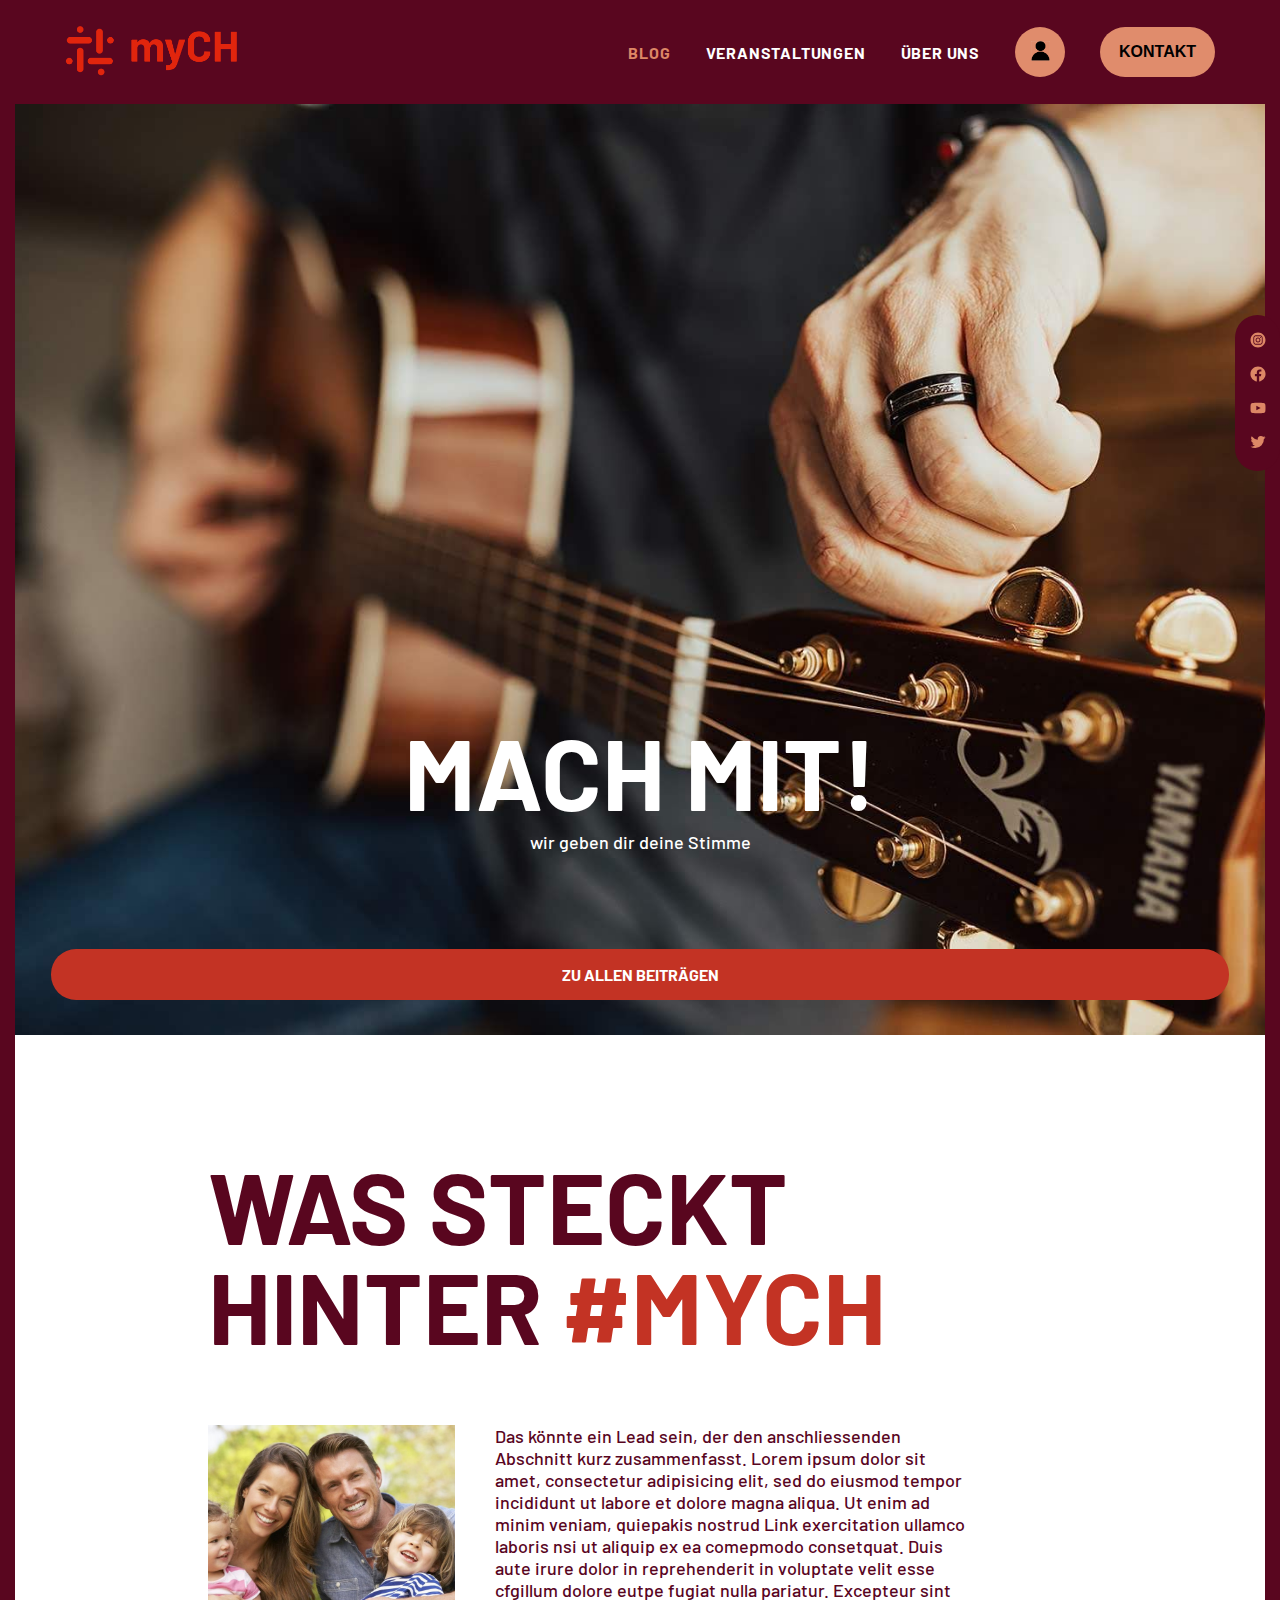
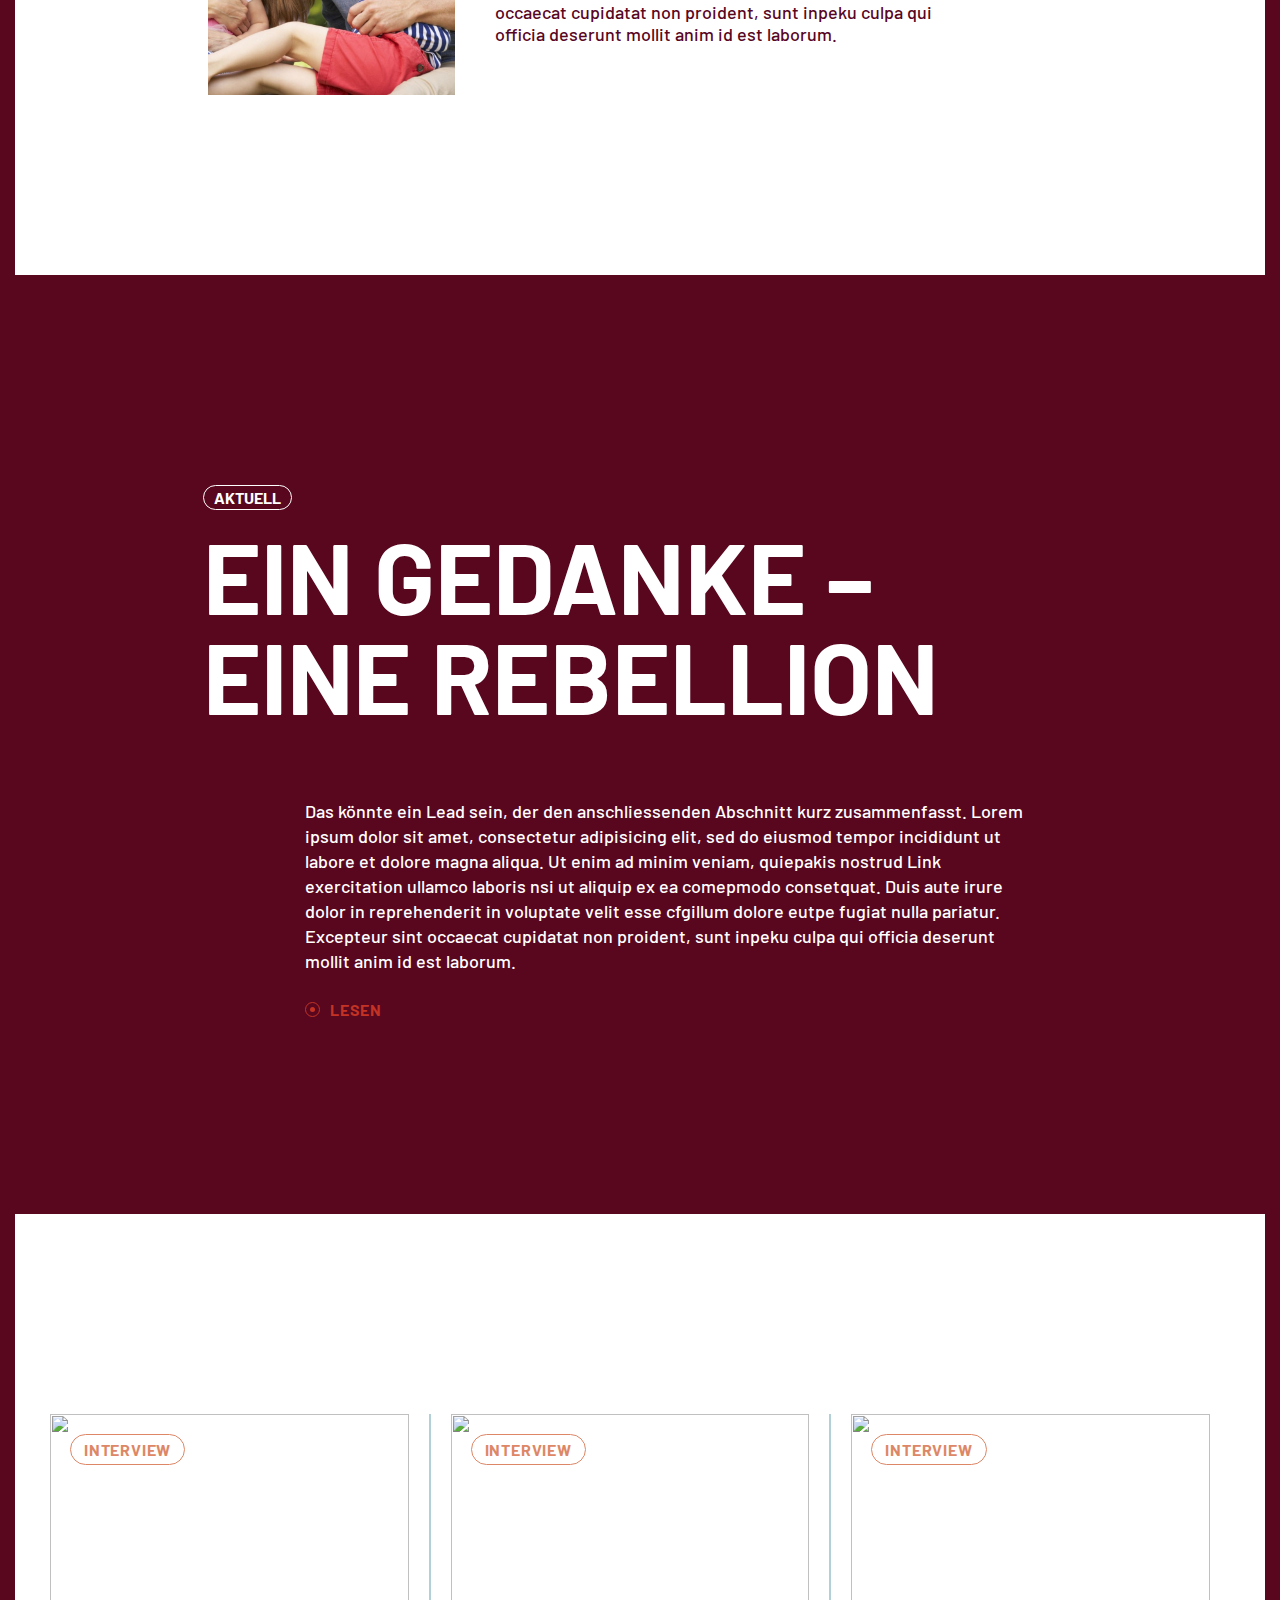
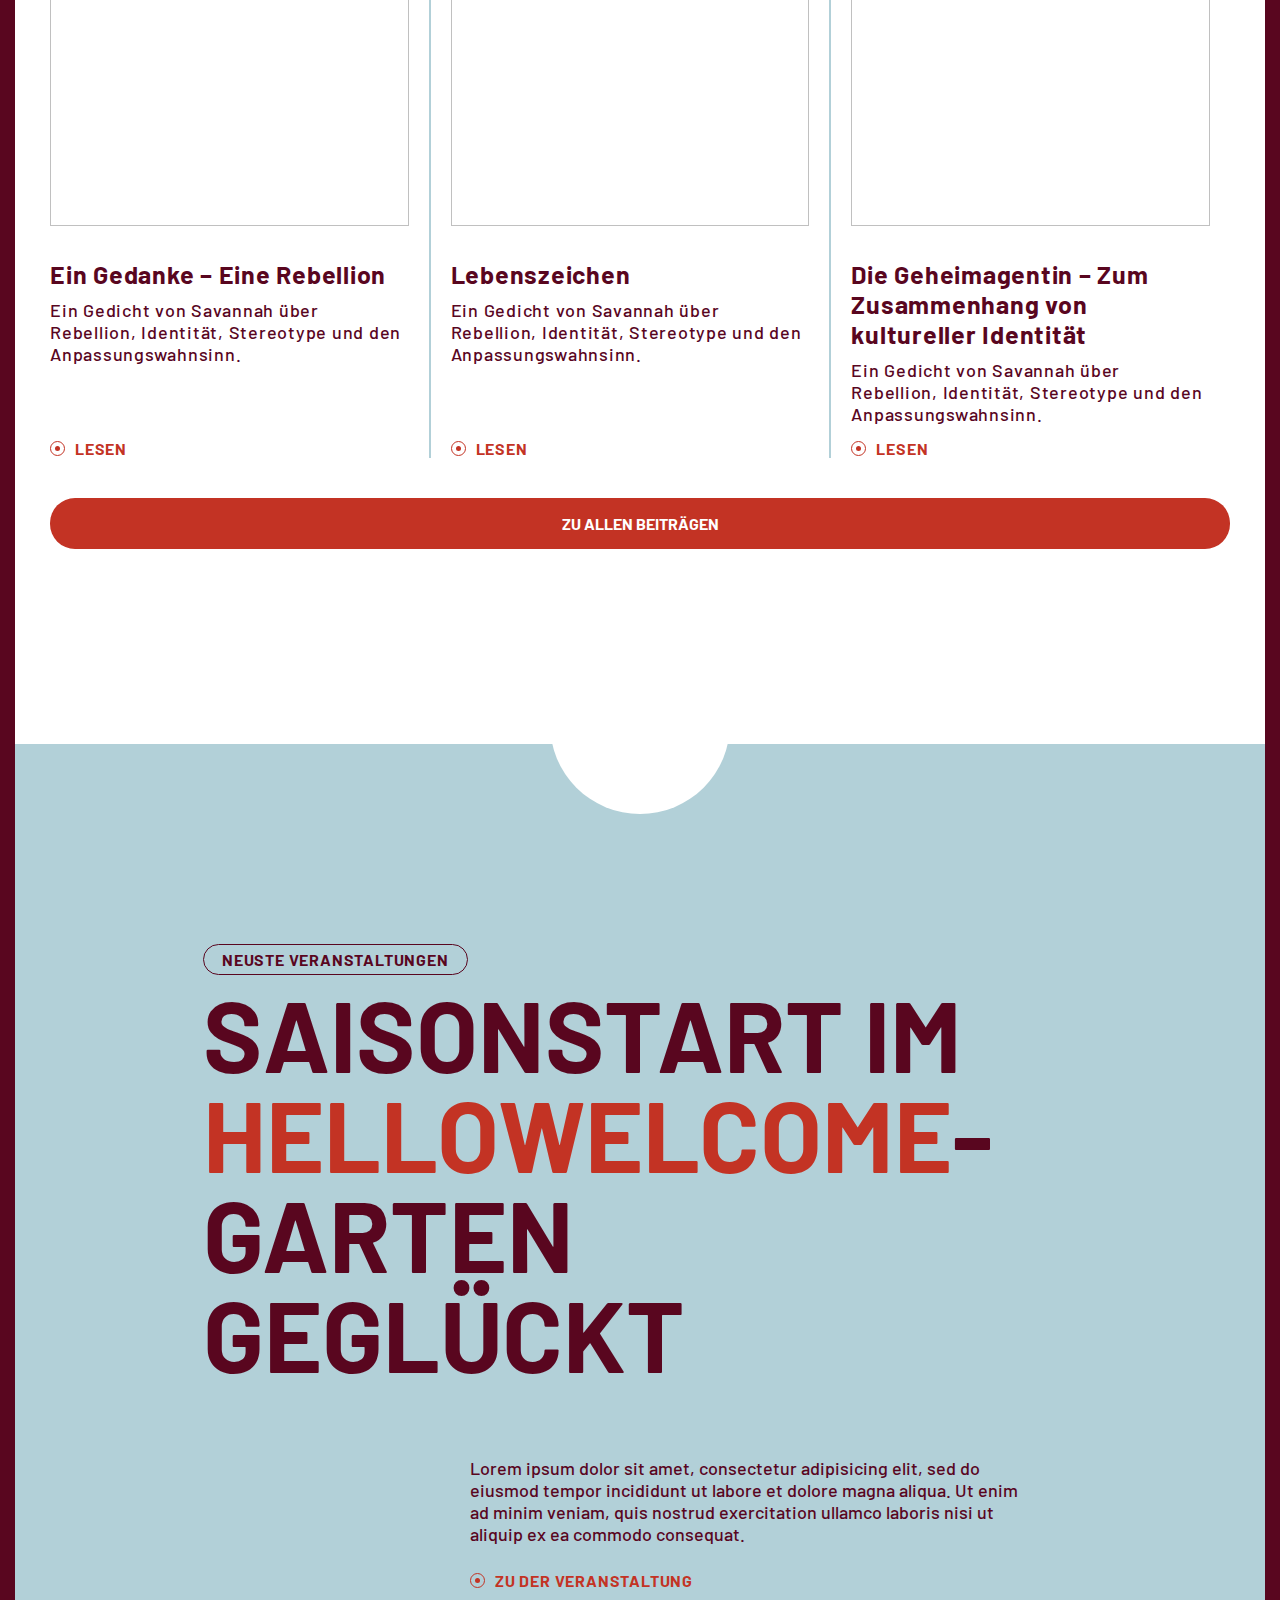
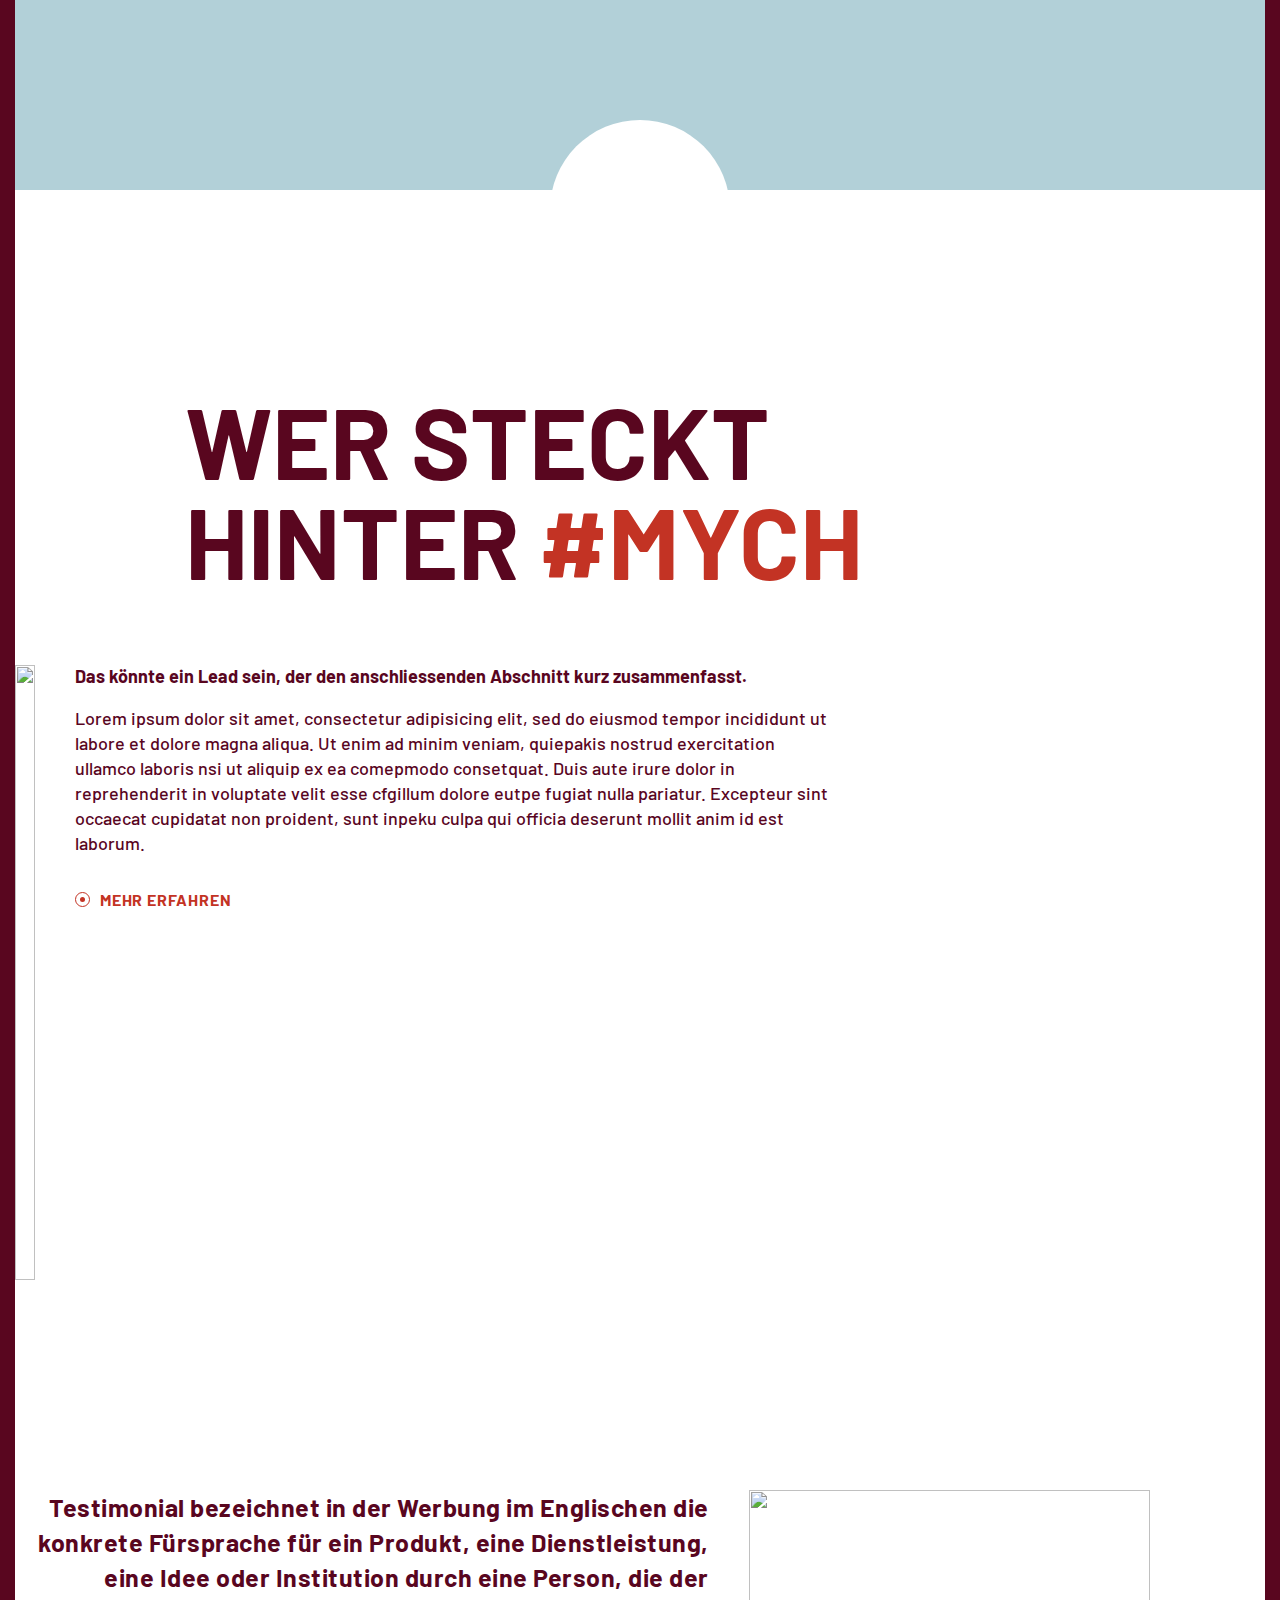
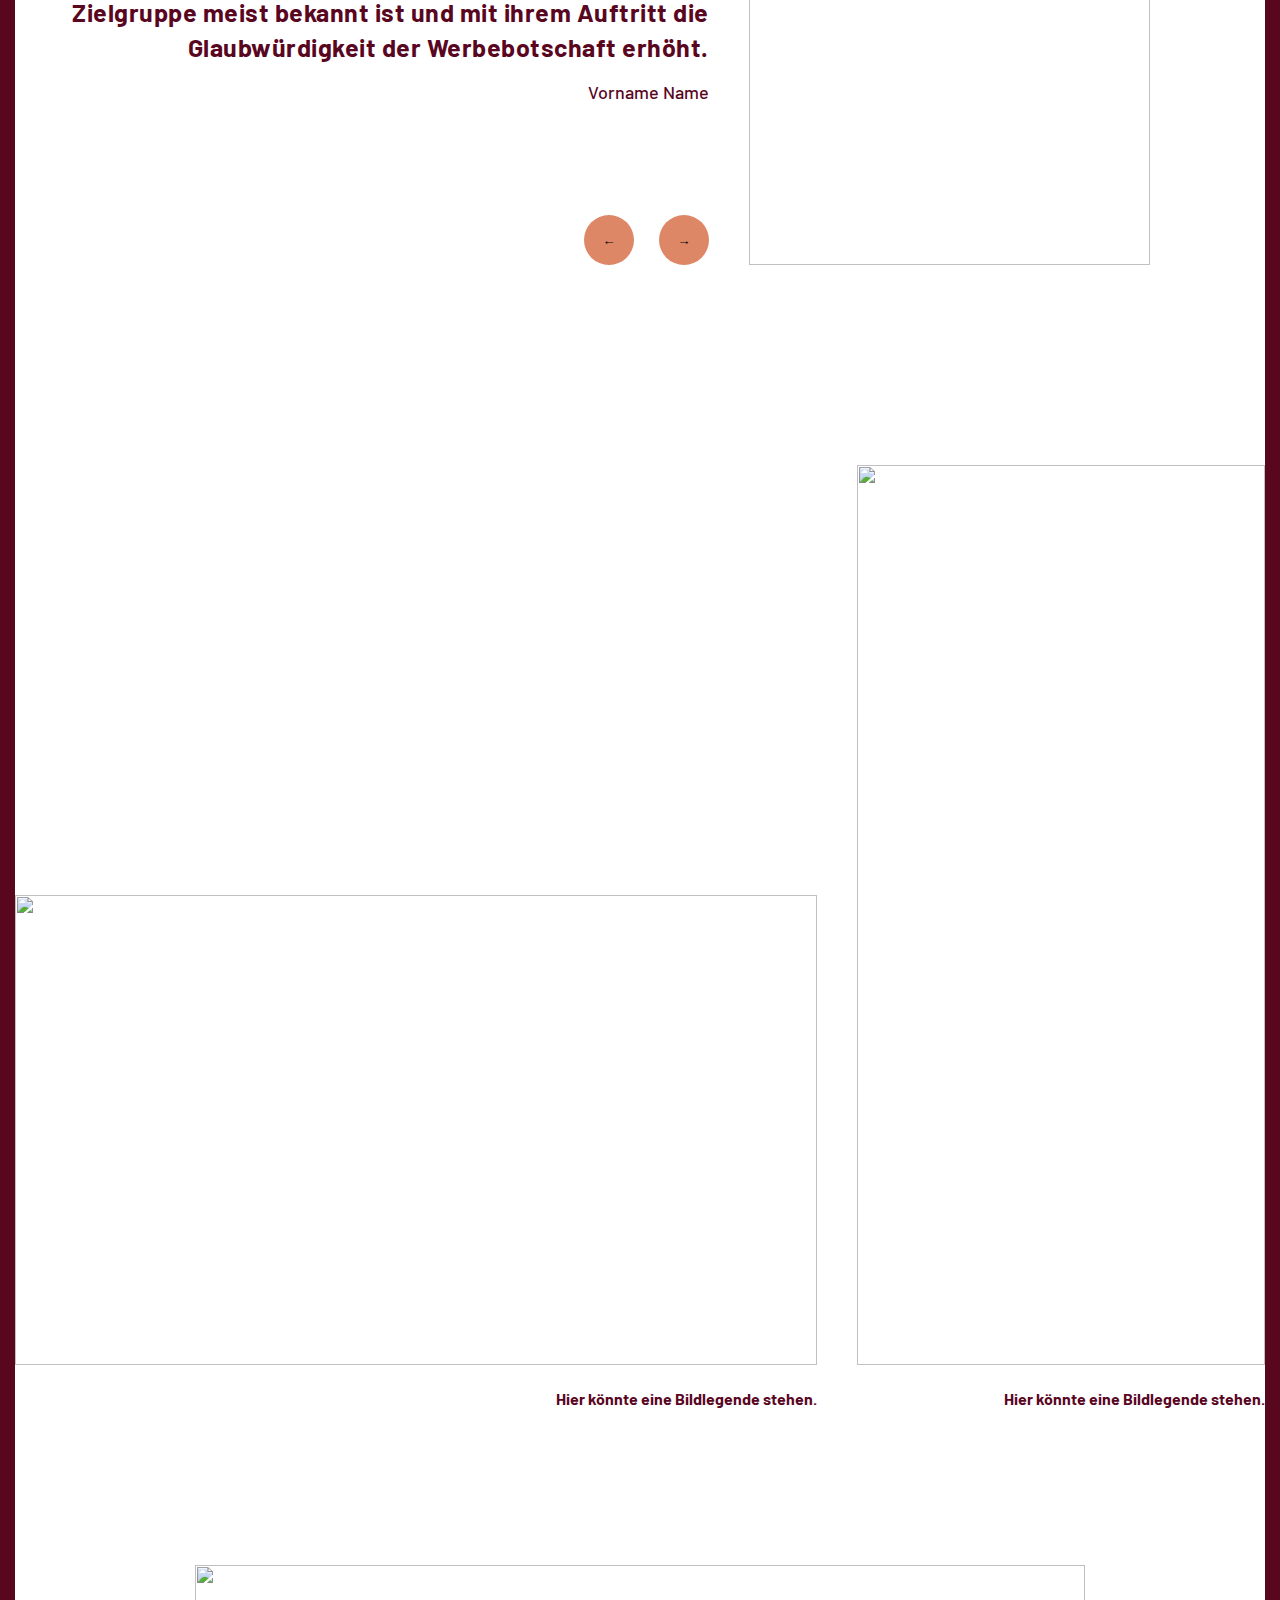
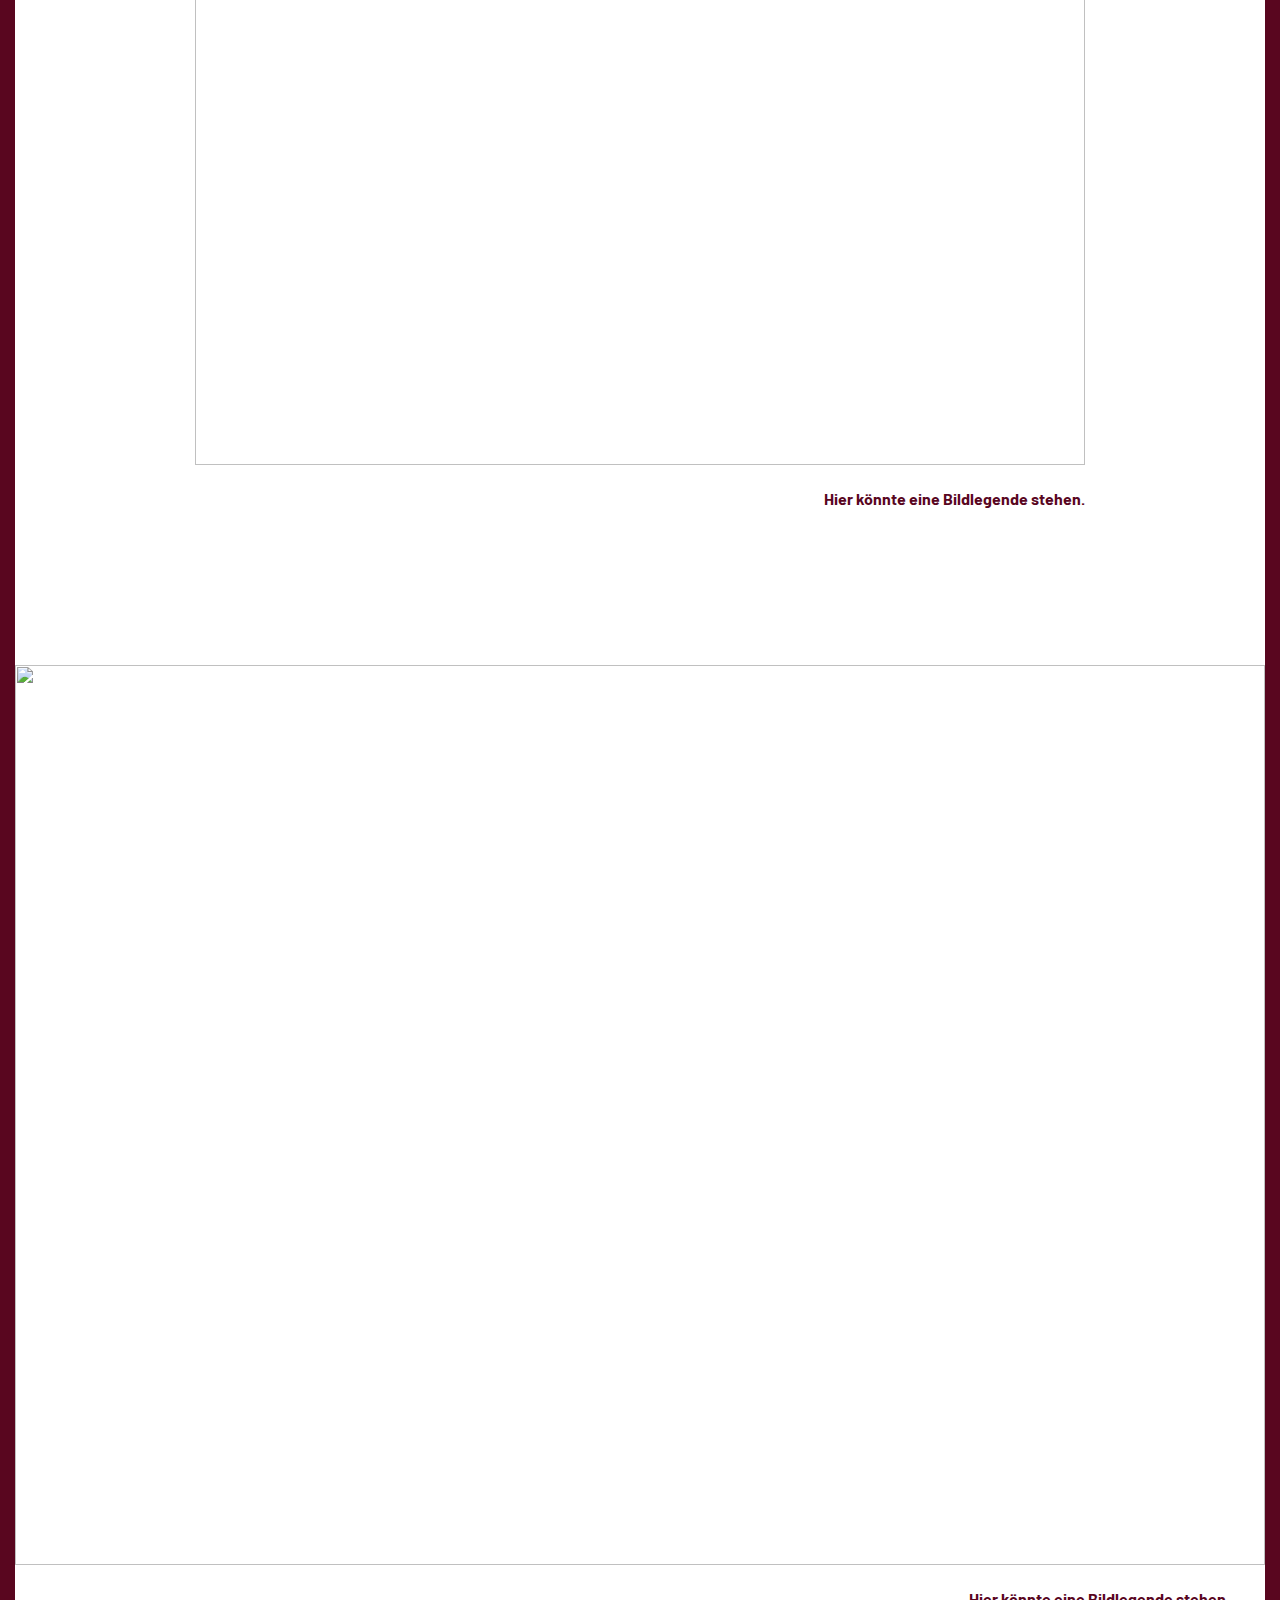
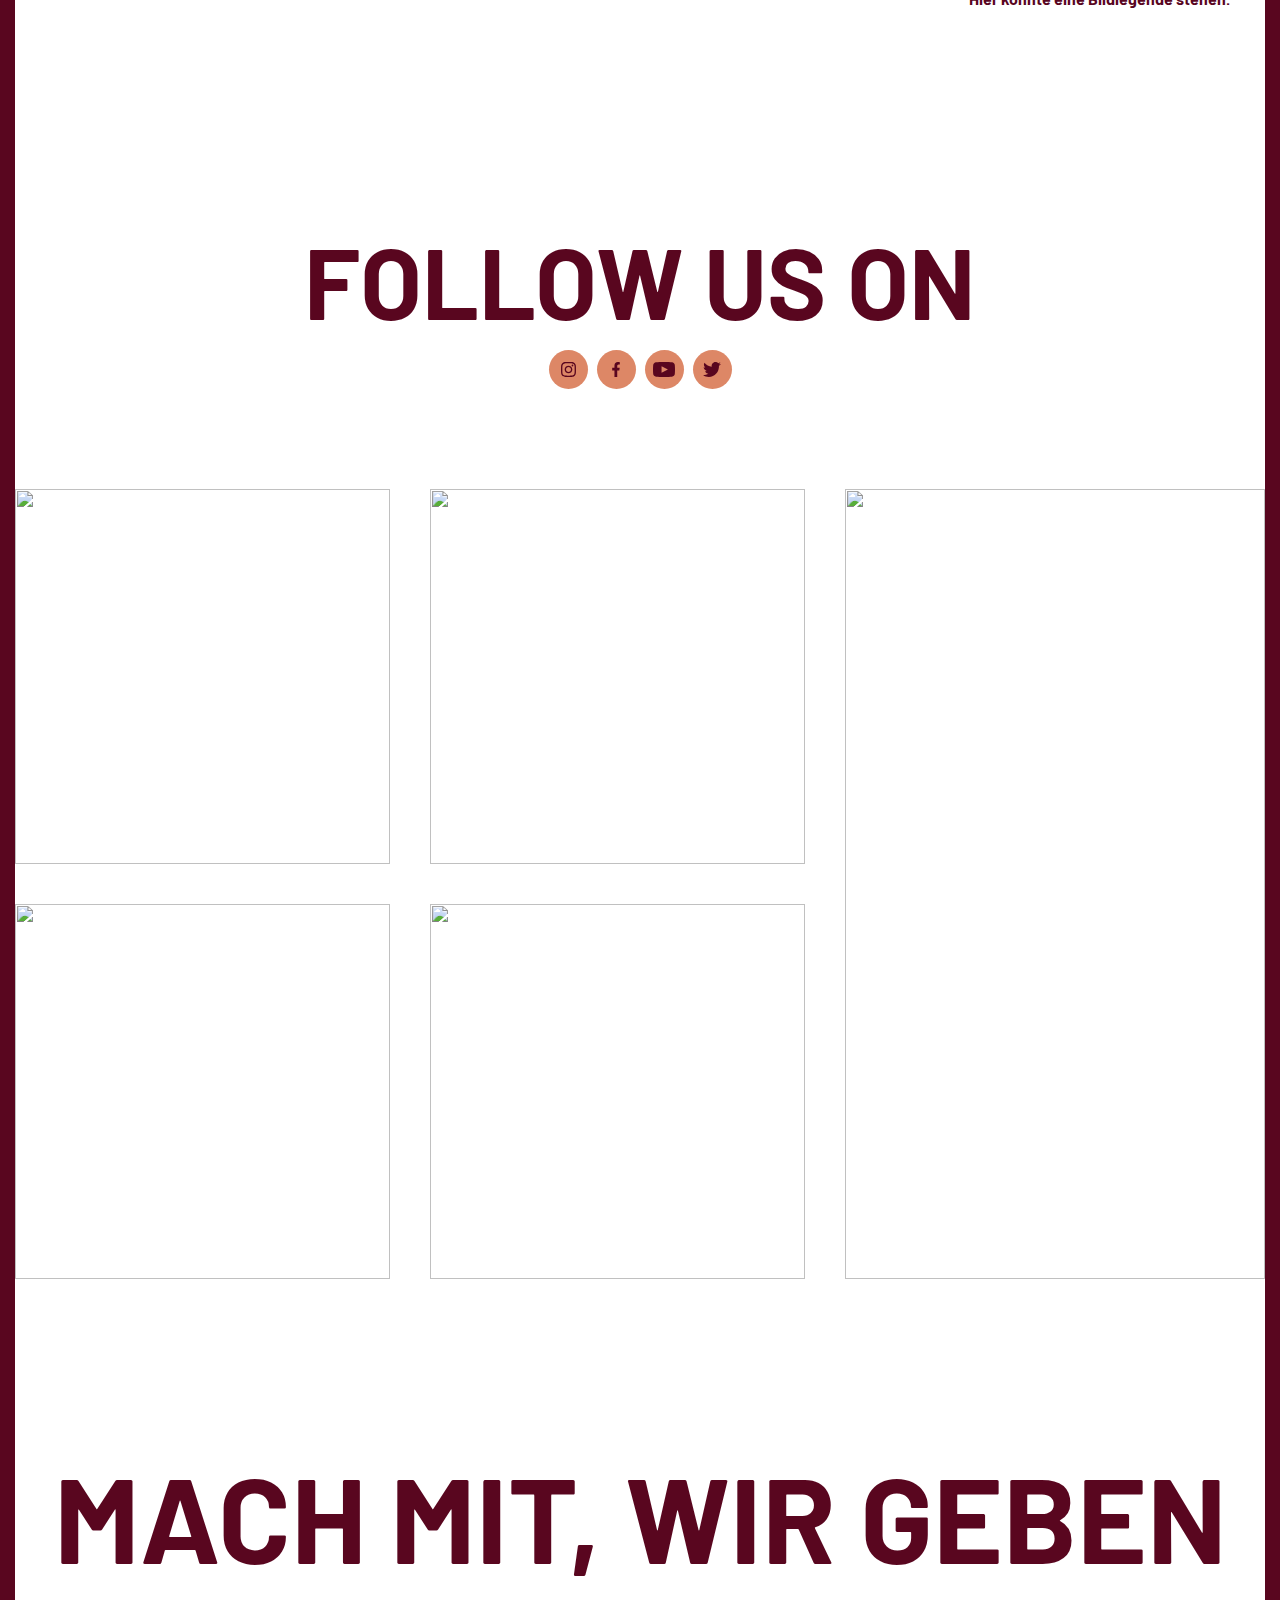
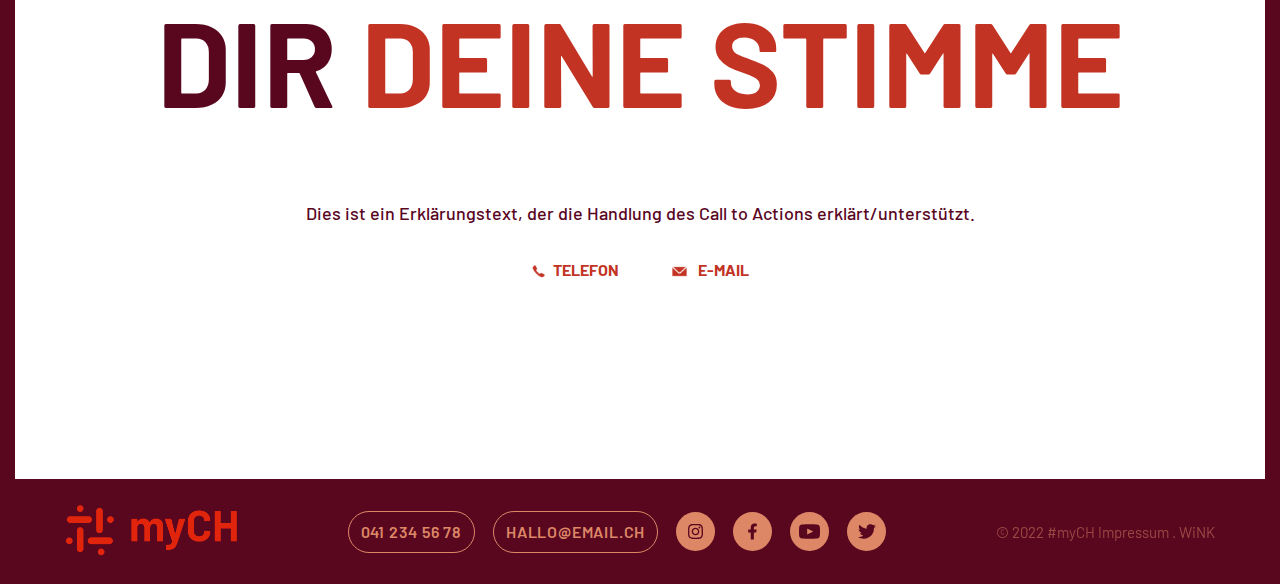
==== index.html @ c8f2ac89 "feat: add favicon all page" ====
<!DOCTYPE html>
<html lang="en">

<head>
    <meta charset="UTF-8">
    <meta http-equiv="X-UA-Compatible" content="IE=edge">
    <meta name="viewport" content="width=device-width, initial-scale=1.0">
    <link rel="icon" href="assets/images/favicon.png">
    <link rel="stylesheet" href="css/styles.min.css">
    <title>myCH - Home Page</title>
</head>

<body>
    <!-- Header -->
    <header>
        <div class="container">
            <div class="header">
                <a class="header-logo" href="#">
                    <img src="./assets/images/myCH_rot.png" alt="Logo" class="header-logo__img">
                </a>
                
                <nav class="menu">

                    <label for="drop" class="toggle"><span>&#9776;</span></label>
                    <input type="checkbox" id="drop" />
                    
                    <ul class="nav nav-menu">
                        <li class="nav-item active">
                            <a class="nav-link active" href="./blog.html">BLOG</a>
                        </li>
                        <li class="nav-item">
                            <a class="nav-link" href="./veranstaltungen.html">VERANSTALTUNGEN</a>
                        </li>
                        <li class="nav-item">
                            <a class="nav-link" href="./about-us.html">ÜBER UNS</a>
                        </li>
                        <li class="nav-item">
                            <button class="nav-btn__account"><img src="./assets/images/kontact.png" alt=""></button>
                        </li>
                        <li class="nav-item">
                            <button class="nav-btn__kontact">KONTAKT</button>
                        </li>
                    </ul>
                </nav>
            </div>
        </div>
    </header>

    <main>
        <!-- Banner Section -->
        <section class="banner">
            <div class="container">
                <div class="banner__inner">
                    <div class="banner__title--subtitle">
                        <h1 class="banner__title">Mach mit!</h1>
                        <h4 class="banner__subtitle">wir geben dir deine Stimme</h4>
                    </div>
                    <div class="banner__button">
                        <a class="banner__link" href="#">ZU ALLEN BEITRÄGEN</a>
                    </div>
                </div>

                <div class="social-media">
                    <div class="social-media__inner">
                        <a class="social-media__link" href="#">
                            <img class="social-media__icon" src="./assets/icons/instagram.svg" alt="instagram">
                        </a>
                        <a class="social-media__link" href="#">
                            <img class="social-media__icon" src="./assets/icons/facebook.svg" alt="facebook">
                        </a>
                        <a class="social-media__link" href="#">
                            <img class="social-media__icon" src="./assets/icons/youtube.svg" alt="youtube">
                        </a>
                        <a class="social-media__link" href="#">
                            <img class="social-media__icon" src="./assets/icons/twitter.svg" alt="twitter">
                        </a>
                    </div>
                </div>
            </div>
        </section>

        <!-- About Section -->
        <section class="about">
            <div class="container">
                <div class="about__inner">
                    <h2 class="about__title">WAS STECKT HINTER <span class="about-has">#MYCH</span></h2>

                    <div class="about__photo-text">
                        <div class="about__photo">
                            <img class="about__img" src="./assets/images/family.jpg" alt="Family photo">
                        </div>

                        <p class="about__text">Das könnte ein Lead sein, der den anschliessenden Abschnitt kurz zusammenfasst. Lorem ipsum dolor sit amet, consectetur adipisicing elit, sed do eiusmod tempor incididunt ut labore et dolore magna aliqua. Ut enim ad minim veniam, quiepakis nostrud Link exercitation ullamco laboris nsi ut aliquip ex ea comepmodo consetquat. Duis aute irure dolor in reprehenderit in voluptate velit esse cfgillum dolore eutpe fugiat nulla pariatur. Excepteur sint occaecat cupidatat non proident, sunt inpeku culpa qui officia deserunt mollit anim id est laborum.</p>
                    </div>
                </div>
            </div>
        </section>

        <!-- Information Section -->
        <section class="information">
            <div class="container">
                <div class="information__inner">
                    <div class="information__all-blocks">
                        <h2 class="information__aktuell">aktuell</h2>

                        <h2 class="information__title">EIN GEDANKE – EINE REBELLION</h2>
                        <div class="information__prg-block">
                            <p class="information__prg">Das könnte ein Lead sein, der den anschliessenden Abschnitt kurz zusammenfasst. Lorem ipsum dolor sit amet, consectetur adipisicing elit, sed do eiusmod tempor incididunt ut labore et dolore magna aliqua. Ut enim ad minim veniam, quiepakis nostrud Link exercitation ullamco laboris nsi ut aliquip ex ea comepmodo consetquat. Duis aute irure dolor in reprehenderit in voluptate velit esse cfgillum dolore eutpe fugiat nulla pariatur. Excepteur sint occaecat cupidatat non proident, sunt inpeku culpa qui officia deserunt mollit anim id est laborum.</p>
                            <div class="information__lesen"><a href="google.com">lesen</a></div>
                        </div>
                    </div>
                </div>
            </div>
        </section>

        <!-- Blogs Section -->
        <section class="blogs">
            <div class="container">
                <div class="blogs__inner">
                    <div class="blogs__all-bloks">
                        <div class="blogs__block">
                            <div class="blogs__img">
                                <img src="https://media.gettyimages.com/id/1171630508/photo/a-woman-who-looks-back-while-crossing-shoulder.jpg?s=2048x2048&w=gi&k=20&c=KWKuodKSq3PPxAqrgjYP2gQOo0eEeGMg6BQdociOzkA=" alt="">
                            </div>

                            <h2 class="blogs__interview">interview</h2>

                            <h4 class="blogs__title">Ein Gedanke – Eine Rebellion</h4>
                            <p class="blogs__prg">Ein Gedicht von Savannah über Rebellion, Identität, Stereotype und den Anpassungswahnsinn.</p>
                            <div class="blogs__lesen"><a href="google.com">lesen</a></div>
                        </div>

                        <div class="blogs__block">
                            <div class="blogs__img">
                                <img src="https://media.gettyimages.com/id/1401377263/photo/young-friends-making-faces-inside-photo-booth.jpg?s=1024x1024&w=gi&k=20&c=SQUndly3conzuAHibT19LQ4SPkn8W2T1JLIV-0Mqbsg=" alt="">
                            </div>

                            <h2 class="blogs__interview">interview</h2>

                            <h4 class="blogs__title">Lebenszeichen</h4>
                            <p class="blogs__prg">Ein Gedicht von Savannah über Rebellion, Identität, Stereotype und den Anpassungswahnsinn.</p>
                            <div class="blogs__lesen"><a href="google.com">lesen</a></div>
                        </div>

                        <div class="blogs__block">
                            <div class="blogs__img">
                                <img src="https://media.gettyimages.com/id/1419717196/photo/a-beautiful-happy-woman-talking-to-her-multiethnic-friends-at-some-social-gathering-while.jpg?s=1024x1024&w=gi&k=20&c=PqUHEnHpzezl9Sg_s_Ti_PJxCMYH4JzZCJg9wFDohRY=" alt="">
                            </div>

                            <h2 class="blogs__interview">interview</h2>

                            <h4 class="blogs__title">Die Geheimagentin – Zum Zusammenhang von kultureller Identität</h4>
                            <p class="blogs__prg">Ein Gedicht von Savannah über Rebellion, Identität, Stereotype und den Anpassungswahnsinn.</p>
                            <div class="blogs__lesen"><a href="google.com">lesen</a></div>
                        </div>
                    </div>

                    <div class="blogs__button">
                        <a class="blogs__link" href="#">ZU ALLEN BEITRÄGEN</a>
                    </div>
                </div>
            </div>
        </section>

        <!-- Events Section -->
        <section class="events">
            <div class="container">
                <div class="events__inner">
                    <div class="events__white-sircle-one"></div>
                    <h2 class="events__last-events">NEUSTE VERANSTALTUNGEN</h2>

                    <h2 class="events__title">SAISONSTART IM <span class="events__hello">HELLOWELCOME</span>- GARTEN GEGLÜCKT</h2>

                    <div class="events__prg-link">
                        <p class="events__prg">Lorem ipsum dolor sit amet, consectetur adipisicing elit, sed do eiusmod tempor incididunt ut labore et dolore magna aliqua. Ut enim ad minim veniam, quis nostrud exercitation ullamco laboris nisi ut aliquip ex ea commodo consequat.</p>
                        <div class="events__zuder"><a href="google.com">ZU DER VERANSTALTUNG</a></div>
                    </div>
                    <div class="events__white-sircle-two"></div>
                </div>
            </div>
        </section>

        <!-- Photos Section -->
        <section class="photos">
            <div class="container">
                <div class="photos__inner">
                    <h2 class="photos__title">WER STECKT HINTER <span class="photos__mych">#MYCH</span></h2>

                    <div class="photos__first-block">
                    <div class="photos__img-first">
                            <img src="https://media.gettyimages.com/id/1419717196/photo/a-beautiful-happy-woman-talking-to-her-multiethnic-friends-at-some-social-gathering-while.jpg?s=1024x1024&w=gi&k=20&c=PqUHEnHpzezl9Sg_s_Ti_PJxCMYH4JzZCJg9wFDohRY=" alt="">
                    </div>

                    <div class="photos__info">
                            <h2 class="photos__title-info">Das könnte ein Lead sein, der den anschliessenden Abschnitt kurz zusammenfasst.</h2>
                            <p class="photos__prg">Lorem ipsum dolor sit amet, consectetur adipisicing elit, sed do eiusmod tempor incididunt ut labore et dolore magna aliqua. Ut enim ad minim veniam, quiepakis nostrud exercitation ullamco laboris nsi ut aliquip ex ea comepmodo consetquat. Duis aute irure dolor in reprehenderit in voluptate velit esse cfgillum dolore eutpe fugiat nulla pariatur. Excepteur sint occaecat cupidatat non proident, sunt inpeku culpa qui officia deserunt mollit anim id est laborum.</p>
                            <div class="photos__mehr"><a href="google.com">MEHR ERFAHREN</a></div>
                    </div>
                    </div>

                    <div class="photos__second-block">
                        <div class="photos__user-feedback">
                            <p class="photos__user-text">Testimonial bezeichnet in der Werbung im Englischen die konkrete Fürsprache für ein Produkt, eine Dienstleistung, eine Idee oder Institution durch eine Person, die der Zielgruppe meist bekannt ist und mit ihrem Auftritt die Glaubwürdigkeit der Werbebotschaft erhöht.</p>
                            <h5 class="photos__name">Vorname Name</h5>

                            <div class="photos__buttons">
                                <button class="photos__button-left">←</button>
                                <button class="photos__button-right">→</button>
                            </div>
                        </div>

                        <div class="photos__img-second">
                            <img src="https://images.unsplash.com/photo-1554080353-a576cf803bda?ixlib=rb-4.0.3&ixid=MnwxMjA3fDB8MHxzZWFyY2h8NHx8cGhvdG98ZW58MHx8MHx8&w=1000&q=80" alt="">
                            <span class="photos__number">01 / 04</span>
                        </div>
                    </div>

                    <div class="photos__third-block">
                        <div class="photos__img-text-first">
                            <img src="https://cdn.pixabay.com/photo/2018/01/14/23/12/nature-3082832__480.jpg" alt="">
                            <h5 class="photos__text-first">Hier könnte eine Bildlegende stehen.</h5>
                        </div>

                        <div class="photos__img-text-second">
                            <img src="https://www.timeoutdubai.com/cloud/timeoutdubai/2022/02/14/How-to-take-great-photos-of%E2%80%A6the-desert-1024x768.jpg" alt="">
                            <h5 class="photos__text-second">Hier könnte eine Bildlegende stehen.</h5>
                        </div>
                    </div>

                    <div class="photos__foutrth-block">
                        <div class="photos__img-text-fourth">
                            <img src="https://www.bhg.com/thmb/z5-sV9SEXRHcAftjOY33eY-4zaI=/1500x0/filters:no_upscale():max_bytes(150000):strip_icc()/friends-laughing-by-the-river-95cd8f6921674f55bc22e34975887deb.jpg" alt="">
                            <h5 class="photos__text-fourth">Hier könnte eine Bildlegende stehen.</h5>
                        </div>
                    </div>

                    <div class="photos__fifth-block">
                        <img src="https://static.independent.co.uk/s3fs-public/thumbnails/image/2018/03/19/18/idoh-socialise.jpg?quality=75&width=1200&auto=webp" alt="">
                        <h5 class="photos__text-fifth">Hier könnte eine Bildlegende stehen.</h5>
                    </div>

                    <div class="photos__sixth-block">
                        <div class="photos__title-social-link">
                            <h2 class="photos__title-sixth">FOLLOW US ON</h2>

                            <div class="photos__social">
                            <a class="photos__social-link" href="#"><img src="./assets/icons/fo-insagram.svg" alt="instagram"></a>
                            <a class="photos__social-link" href="#"><img src="./assets/icons/fo-facebook.svg" alt="facebook"></a>
                            <a class="photos__social-link" href="#"><img src="./assets/icons/fo-youtube.svg" alt="youtube"></a>
                            <a class="photos__social-link" href="#"><img src="./assets/icons/fo-twitter.svg" alt="twitter"></a>
                            </div>
                        </div>

                        <div class="photos__block-imgs">
                            <div class="photos__first-imgs">
                                <div class="photos__block-img">
                                    <div class="photos__img-inner">
                                        <img src="https://images.pexels.com/photos/3680219/pexels-photo-3680219.jpeg?cs=srgb&dl=pexels-lukas-rodriguez-3680219.jpg&fm=jpg" alt="">
                                    </div>
                                    <div class="photos__img-inner">
                                        <img src="https://images.pexels.com/photos/3680219/pexels-photo-3680219.jpeg?cs=srgb&dl=pexels-lukas-rodriguez-3680219.jpg&fm=jpg" alt="">
                                    </div>
                                </div>

                                <div class="photos__block-img">
                                    <div class="photos__img-inner">
                                        <img src="https://images.pexels.com/photos/3680219/pexels-photo-3680219.jpeg?cs=srgb&dl=pexels-lukas-rodriguez-3680219.jpg&fm=jpg" alt="">
                                    </div>
                                    <div class="photos__img-inner">
                                        <img src="https://images.pexels.com/photos/3680219/pexels-photo-3680219.jpeg?cs=srgb&dl=pexels-lukas-rodriguez-3680219.jpg&fm=jpg" alt="">
                                    </div>
                                </div>
                            </div>

                            <div class="photos__second-imgs">
                                <img class="photos__img-sc" src="https://images.unsplash.com/photo-1554844453-7ea2a562a6c8?ixlib=rb-4.0.3&ixid=MnwxMjA3fDB8MHxzZWFyY2h8MTR8fHBob3RvZ3JhcGh5fGVufDB8fDB8fA%3D%3D&w=1000&q=80" alt="">
                            </div>
                        </div>
                    </div>

                    <div class="call-to-action-inner">
                        <h2>MACH MIT, WIR GEBEN DIR <span>DEINE STIMME</span></h2>
                        <p>Dies ist ein Erklärungstext, der die Handlung des Call to Actions erklärt/unterstützt.</p>
                        <div class="contacts">
                            <a class="phone" href="#">TELEFON</a>
                            <a class="mail" href="#">E-MAIL</a>
                        </div>
                    </div>
                </div>
            </div>
        </section>
    </main>

    <!-- Footer -->
    <footer>
        <div class="container">
            <div class="footer">
                <div class="footer-icon">
                    <a href="#">
                        <img src="./assets/images/myCH_rot.png" alt="Logo" class="footer-icon__logo">
                    </a>
                </div>
                <div class="footer-contact">
                    <a class="footer-item footer-contact__phone" href="tel:0412345678">041 234 56 78</a>
                    <a class="footer-item footer-contact__email"  href="mailto:HALLO@EMAIL.CH">HALLO@EMAIL.CH</a>
                    <a class="footer-item footer-contact__instagram" href="#"><img src="./assets/icons/fo-insagram.svg" alt="instagram"></a>
                    <a class="footer-item footer-contact__facebook" href="#"><img src="./assets/icons/fo-facebook.svg" alt="facebook"></a>
                    <a class="footer-item footer-contact__youtube" href="#"><img src="./assets/icons/fo-youtube.svg" alt="youtube"></a>
                    <a class="footer-item footer-contact__twitter" href="#"><img src="./assets/icons/fo-twitter.svg" alt="twitter"></a>
                </div>
                <div class="footer-reserved">
                    <p>© 2022 #myCH Impressum . WiNK</p>
                </div>
            </div>
        </div>
    </footer>
</body>

</html>
---- css/styles.min.css ----
@import url("https://fonts.googleapis.com/css2?family=Barlow:wght@500;700&display=swap");.banner__inner{background-image:url("../assets/images/banner.jpg");background-repeat:no-repeat;-webkit-background-size:cover;background-size:cover;padding:607px 0 35px 0}.banner__title--subtitle{text-align:center}.banner__title{font-family:'Barlow', sans-serif;font-style:normal;font-weight:700;font-size:150px;color:#59061F;text-transform:uppercase;letter-spacing:0;color:#fff}.banner__subtitle{font-family:"Barlow",sans-serif;font-weight:500;font-style:normal;font-size:18px;color:#fff;margin:0 0 96px 0}.banner__button{padding:0 36px}.banner__link{color:#fff;background-color:#C33324;text-decoration:none;text-align:center;padding:16px 0;-webkit-border-radius:25px;border-radius:25px;width:100%;display:block;font-family:"Barlow",sans-serif;font-weight:700;font-style:normal;font-size:16px}.about__inner{background-color:#fff;padding:155px 345px 201px 339px}.about__title{font-family:'Barlow', sans-serif;font-style:normal;font-weight:700;font-size:150px;color:#59061F;text-transform:uppercase;letter-spacing:0;max-width:1014px;line-height:150px}.about__title .about-has{color:#C33324}.about__photo-text{max-width:1045px;display:-webkit-box;display:-webkit-flex;display:-ms-flexbox;display:flex;-webkit-box-pack:justify;-webkit-justify-content:space-between;-ms-flex-pack:justify;justify-content:space-between;margin-left:auto;margin-top:70px;position:relative}.about__photo{max-width:270px;height:270px}.about .about-img{font-weight:400}.about__prg{font-family:'Barlow', sans-serif;font-style:normal;font-weight:500;font-size:18px;color:#59061F;color:#fff;font-size:14px}.about__img{width:100%;height:100%;-o-object-fit:cover;object-fit:cover}.about__text{font-family:'Barlow', sans-serif;font-style:normal;font-weight:500;font-size:18px;color:#59061F;width:735px;margin:0 0 0 40px}.information__inner{background-image:url("../assets/images/mountine.jpg");background-repeat:no-repeat;-webkit-background-size:cover;background-size:cover;padding:200px 345px 200px 338px;position:relative}.information__aktuell{border:1.5px solid;border-color:#fff;-webkit-border-radius:26px;border-radius:26px;color:#fff;padding:5px 13px;font-family:"Barlow",sans-serif;font-weight:700;font-size:16px;font-style:normal;text-transform:uppercase;width:-webkit-max-content;width:-moz-max-content;width:max-content}.information__title{font-family:"Barlow",sans-serif;font-weight:700;font-size:120px;font-style:normal;color:#fff;line-height:120px;padding:15px 100px 74px 0}.information__prg-block{max-width:735px;margin-left:auto}.information__prg{font-family:"Barlow",sans-serif;font-weight:500;font-size:18px;font-style:normal;color:#fff;line-height:25px;padding:0 0 26px 0}.information__lesen{font-family:"Barlow",sans-serif;font-weight:700;font-style:normal;font-size:16px;letter-spacing:0.8px;text-transform:uppercase;position:relative}.information__lesen::after{content:'';display:block;width:15px;height:15px;border:1px solid #c33324;-webkit-border-radius:50%;border-radius:50%;position:absolute;left:0;top:-webkit-calc(50% - 7.9px);top:calc(50% - 7.9px)}.information__lesen::before{width:5px;height:5px;background-color:#C33324;-webkit-border-radius:50%;border-radius:50%;content:'';display:block;position:absolute;left:5px;top:-webkit-calc(50% - 2.9px);top:calc(50% - 2.9px)}.information__lesen a{text-decoration:none;color:#C33324;margin:0 0 0 25px}.blogs__inner{background-color:#fff;padding:200px 35px 195px 35px}.blogs__all-bloks{display:-webkit-box;display:-webkit-flex;display:-ms-flexbox;display:flex;-webkit-box-pack:justify;-webkit-justify-content:space-between;-ms-flex-pack:justify;justify-content:space-between}.blogs__block{max-width:580px;position:relative}.blogs__block:first-child{padding:0 20px 0 0}.blogs__block+.blogs__block{margin:0 20px 0 0;padding:0 0 0 20px;border-left:#B2D0D8 solid 2px}.blogs__img{max-width:580px;height:580px}.blogs__img img{width:100%;height:100%;-o-object-fit:cover;object-fit:cover}.blogs__interview{border:#DD8766 solid 1px;-webkit-border-radius:26px;border-radius:26px;max-width:-webkit-max-content;max-width:-moz-max-content;max-width:max-content;text-transform:uppercase;padding:5px 13px;font-family:"Barlow",sans-serif;font-weight:700;font-size:16px;font-style:normal;color:#DD8766;position:absolute;top:20px;margin-left:20px;letter-spacing:0.8px}.blogs__title{font-family:"Barlow",sans-serif;font-weight:700;font-size:25px;font-style:normal;color:#59061F;letter-spacing:0.75px;margin-top:33px}.blogs__prg{font-family:"Barlow",sans-serif;font-weight:500;font-size:18px;font-style:normal;color:#59061F;letter-spacing:0.75px;margin:10px 0 33px 0}.blogs__lesen{font-family:"Barlow",sans-serif;font-weight:700;font-style:normal;font-size:16px;letter-spacing:0.8px;text-transform:uppercase;position:relative;position:absolute;bottom:0}.blogs__lesen::after{content:'';display:block;width:15px;height:15px;border:1px solid #c33324;-webkit-border-radius:50%;border-radius:50%;position:absolute;left:0;top:-webkit-calc(50% - 7.9px);top:calc(50% - 7.9px)}.blogs__lesen::before{width:5px;height:5px;background-color:#C33324;-webkit-border-radius:50%;border-radius:50%;content:'';display:block;position:absolute;left:5px;top:-webkit-calc(50% - 2.9px);top:calc(50% - 2.9px)}.blogs__lesen a{text-decoration:none;color:#C33324;margin:0 0 0 25px}.blogs__button{margin:40px 0 0 0}.blogs__link{color:#fff;background-color:#C33324;text-decoration:none;text-align:center;padding:16px 0;-webkit-border-radius:25px;border-radius:25px;width:100%;display:block;font-family:"Barlow",sans-serif;font-weight:700;font-style:normal;font-size:16px}.events__inner{background-color:#B2D0D8;padding:200px 345px;position:relative}.events__white-sircle-one{width:180px;height:180px;background-color:#fff;-webkit-border-radius:50%;border-radius:50%;position:absolute;top:-110px;left:0;right:0;margin-left:auto;margin-right:auto}.events__white-sircle-two{width:180px;height:180px;background-color:#fff;-webkit-border-radius:50%;border-radius:50%;position:absolute;bottom:-110px;left:0;right:0;margin-left:auto;margin-right:auto}.events__last-events{border:#59061F 1px solid;-webkit-border-radius:26px;border-radius:26px;width:-webkit-max-content;width:-moz-max-content;width:max-content;font-family:"Barlow",sans-serif;font-weight:700;font-size:16px;font-style:normal;color:#59061F;padding:5px 18px;letter-spacing:0.8px}.events__title{font-family:"Barlow",sans-serif;font-weight:700;font-size:120px;font-style:normal;color:#59061F;line-height:120px;padding:8px 0 74px 0}.events__hello{color:#C33324}.events__prg-link{max-width:570px;margin-left:auto}.events__prg{font-family:"Barlow",sans-serif;font-weight:500;font-size:18px;font-style:normal;color:#59061F;max-width:580px;padding:0 0 26px 0}.events__zuder{font-family:"Barlow",sans-serif;font-weight:700;font-style:normal;font-size:16px;letter-spacing:0.8px;text-transform:uppercase;position:relative}.events__zuder::after{content:'';display:block;width:15px;height:15px;border:1px solid #c33324;-webkit-border-radius:50%;border-radius:50%;position:absolute;left:0;top:-webkit-calc(50% - 7.9px);top:calc(50% - 7.9px)}.events__zuder::before{width:5px;height:5px;background-color:#C33324;-webkit-border-radius:50%;border-radius:50%;content:'';display:block;position:absolute;left:5px;top:-webkit-calc(50% - 2.9px);top:calc(50% - 2.9px)}.events__zuder a{text-decoration:none;color:#C33324;margin:0 0 0 25px}.photos__inner{background-color:#fff;padding:200px 0 0 0}.photos__title{font-family:"Barlow",sans-serif;font-weight:700;font-size:120px;font-style:normal;color:#59061F;line-height:120px;max-width:820px;margin:0 260px 75px auto}.photos__first-block{display:-webkit-box;display:-webkit-flex;display:-ms-flexbox;display:flex}.photos__second-block{display:-webkit-box;display:-webkit-flex;display:-ms-flexbox;display:flex;position:relative;-webkit-box-pack:end;-webkit-justify-content:end;-ms-flex-pack:end;justify-content:end;padding:0 345px 0 0;margin-top:210px}.photos__third-block{display:-webkit-box;display:-webkit-flex;display:-ms-flexbox;display:flex;-webkit-box-pack:justify;-webkit-justify-content:space-between;-ms-flex-pack:justify;justify-content:space-between;-webkit-box-align:end;-webkit-align-items:flex-end;-ms-flex-align:end;align-items:flex-end;margin-top:200px}.photos__foutrth-block{display:-webkit-box;display:-webkit-flex;display:-ms-flexbox;display:flex;-webkit-box-pack:center;-webkit-justify-content:center;-ms-flex-pack:center;justify-content:center;margin-top:200px}.photos__fifth-block{height:1080px;margin-top:200px}.photos__fifth-block img{width:100%;height:100%;-o-object-fit:cover;object-fit:cover}.photos__sixth-block{margin-top:265px}.photos__mych{color:#C33324}.photos__img-first{max-width:1095px;height:1095px}.photos__img-first img{width:100%;height:100%;-o-object-fit:cover;object-fit:cover}.photos__info{max-width:755px;margin:0 0 0 40px}.photos__title-info{font-family:"Barlow",sans-serif;font-weight:700;font-size:18px;font-style:normal;color:#59061F}.photos__prg{font-family:"Barlow",sans-serif;font-weight:500;font-size:18px;font-style:normal;color:#59061F;line-height:25px;margin:19px 0 34px 0}.photos__mehr{font-family:"Barlow",sans-serif;font-weight:700;font-style:normal;font-size:16px;letter-spacing:0.8px;text-transform:uppercase;position:relative}.photos__mehr::after{content:'';display:block;width:15px;height:15px;border:1px solid #c33324;-webkit-border-radius:50%;border-radius:50%;position:absolute;left:0;top:-webkit-calc(50% - 7.9px);top:calc(50% - 7.9px)}.photos__mehr::before{width:5px;height:5px;background-color:#C33324;-webkit-border-radius:50%;border-radius:50%;content:'';display:block;position:absolute;left:5px;top:-webkit-calc(50% - 2.9px);top:calc(50% - 2.9px)}.photos__mehr a{text-decoration:none;color:#C33324;margin:0 0 0 25px}.photos__user-feedback{max-width:735px;margin:0 40px 0 0}.photos__user-text{font-family:"Barlow",sans-serif;font-weight:700;font-size:25px;font-style:normal;color:#59061F;line-height:35px;letter-spacing:0.5px;text-align:end;max-width:735px}.photos__name{font-family:"Barlow",sans-serif;font-weight:500;font-size:18px;font-style:normal;color:#59061F;line-height:25px;text-align:end;margin:15px 0 160px 0}.photos__buttons{display:-webkit-box;display:-webkit-flex;display:-ms-flexbox;display:flex;-webkit-box-pack:end;-webkit-justify-content:end;-ms-flex-pack:end;justify-content:end}.photos__button-left{width:50px;height:50px;background-color:#DD8766;border:0;-webkit-border-radius:50%;border-radius:50%;font-weight:700;display:-webkit-box;display:-webkit-flex;display:-ms-flexbox;display:flex;-webkit-box-align:center;-webkit-align-items:center;-ms-flex-align:center;align-items:center;-webkit-box-pack:center;-webkit-justify-content:center;-ms-flex-pack:center;justify-content:center;margin:0 25px 0 0;cursor:pointer}.photos__button-right{width:50px;height:50px;background-color:#DD8766;border:0;-webkit-border-radius:50%;border-radius:50%;font-weight:700;display:-webkit-box;display:-webkit-flex;display:-ms-flexbox;display:flex;-webkit-box-align:center;-webkit-align-items:center;-ms-flex-align:center;align-items:center;-webkit-box-pack:center;-webkit-justify-content:center;-ms-flex-pack:center;justify-content:center;cursor:pointer}.photos__img-second{width:425px;height:425px;position:relative}.photos__img-second img{width:100%;height:100%;-o-object-fit:cover;object-fit:cover}.photos__number{font-family:"Barlow",sans-serif;font-weight:700;font-size:16px;font-style:normal;line-height:30px;letter-spacing:0.8px;position:absolute;left:15px;bottom:0;color:#fff}.photos__img-text-first{width:1080px;height:609px}.photos__img-text-first img{width:100%;height:100%;-o-object-fit:cover;object-fit:cover}.photos__img-text-second{width:609px;height:1080px}.photos__img-text-second img{width:100%;height:100%;-o-object-fit:cover;object-fit:cover}.photos__img-text-fourth{width:890px;height:500px}.photos__img-text-fourth img{width:100%;height:100%;-o-object-fit:cover;object-fit:cover}.photos__text-first{font-family:"Barlow",sans-serif;font-weight:700;font-size:16px;font-style:normal;color:#59061F;line-height:25px;margin:17px 0 0 0;text-align:end}.photos__text-second{font-family:"Barlow",sans-serif;font-weight:700;font-size:16px;font-style:normal;color:#59061F;line-height:25px;margin:17px 0 0 0;text-align:end}.photos__text-fourth{font-family:"Barlow",sans-serif;font-weight:700;font-size:16px;font-style:normal;color:#59061F;line-height:25px;margin:17px 0 0 0;text-align:end}.photos__text-fifth{font-family:"Barlow",sans-serif;font-weight:700;font-size:16px;font-style:normal;color:#59061F;line-height:25px;margin:17px 35px 0 0;text-align:end}.photos__title-sixth{font-family:"Barlow",sans-serif;font-weight:700;font-size:120px;font-style:normal;color:#59061F;text-align:center}.photos__social{display:-webkit-box;display:-webkit-flex;display:-ms-flexbox;display:flex;-webkit-box-pack:center;-webkit-justify-content:center;-ms-flex-pack:center;justify-content:center;margin-top:20px}.photos__social-link{background-color:#DD8766;width:39px;height:39px;padding:12px 0;-webkit-border-radius:100px;border-radius:100px;text-align:center}.photos__social-link img{width:auto;height:15px}.photos__social-link+.photos__social-link{margin-left:9px}.photos__block-imgs{display:-webkit-box;display:-webkit-flex;display:-ms-flexbox;display:flex;-webkit-box-pack:center;-webkit-justify-content:center;-ms-flex-pack:center;justify-content:center;margin:100px 0 0 0}.photos__block-img{display:-webkit-box;display:-webkit-flex;display:-ms-flexbox;display:flex}.photos__block-img+.photos__block-img{margin-top:40px}.photos__img-inner{max-width:425px;height:425px}.photos__img-inner img{width:100%;height:100%;-o-object-fit:cover;object-fit:cover}.photos__img-inner+.photos__img-inner{margin-left:40px}.photos__second-imgs{width:580px;height:890px;margin:0 0 0 40px}.photos__second-imgs img{width:100%;height:100%;-o-object-fit:cover;object-fit:cover}@media screen and (max-width: 1440.98px){.banner__title{font-size:100px}.about__inner{padding:120px 300px 180px 193px}.about__title{font-size:100px;line-height:100px}.information__inner{padding:210px 225px 195px 188px}.information__title{font-size:100px;line-height:100px}.information__aktuell{padding:2px 10px}.blogs__img{max-width:412px;height:412px}.events__inner{padding:200px 225px 200px 188px}.events__title{font-size:100px;line-height:100px}.photos__second-block{padding:0 115px 0 0}.photos__title{font-size:100px;line-height:100px}.photos__img-first{height:615px}.photos__img-second{height:375px}.photos__name{margin:15px 0 110px 0}.photos__img-text-first{width:907px;height:470px}.photos__img-text-second{width:462px;height:900px;margin:0 0 0 40px}.photos__fifth-block{height:900px}.photos__img-inner{width:375px;height:375px}.photos__second-imgs{height:790px}.photos__title-sixth{font-size:100px;line-height:100px}}@media screen and (max-width: 1000.98px){.banner__title{font-size:80px}.banner__subtitle{font-size:16px}.banner__link{font-size:14px;padding:14px 0}.about__inner{padding:80px 135px 80px 135px}.about__title{font-size:80px;line-height:80px}.about__text{font-size:16px}.information__inner{padding:100px 31px 75px 135px}.information__title{font-size:80px;line-height:80px}.information__aktuell{padding:2px 10px}.information__prg{font-size:16px}.information__lesen{font-size:14px}.blogs__inner{padding:100px 20px 100px 20px}.blogs__title{font-size:18px}.blogs__prg{font-size:16px}.blogs__block:last-child{margin:0}.blogs__img{max-width:282px;height:282px}.blogs__interview{padding:2px 9px;font-size:12px}.blogs__link{font-size:14px;padding:14px}.events__inner{padding:130px 31px 130px 135px}.events__title{font-size:80px;line-height:80px}.events__last-events{padding:2px 10px}.events__prg{font-size:16px}.events__zuder{font-size:14px}.events__white-sircle-one{width:140px;height:140px;top:-80px}.events__white-sircle-two{width:140px;height:140px;bottom:-80px}.photos__inner{padding:100px 0 0 0}.photos__second-block{padding:0 60px 0 0}.photos__user-text{font-size:18px;line-height:25px}.photos__name{font-size:16px;margin:15px 0 160px 0}.photos__title{font-size:100px;line-height:100px;margin:0 0 75px auto}.photos__number{position:absolute;left:15px;bottom:0}.photos__info{max-width:500px}.photos__img-first{height:430px}.photos__prg{font-size:16px}.photos__mehr{font-size:14px}.photos__img-second{height:318px}.photos__name{margin:15px 0 100px 0}.photos__img-text-first{width:907px;height:341px}.photos__img-text-second{width:462px;height:625px;margin:0 0 0 40px}.photos__img-text-fourth{width:605px;height:350px}.photos__fifth-block{height:700px}.photos__sixth-block{margin-top:185px}.photos__img-inner{width:270px;height:270px}.photos__second-imgs{height:580px}.photos__social-link{width:28px;height:28px;padding:6px 0}.photos__social-link img{height:12px}.photos__title-sixth{font-size:80px;line-height:80px}}@media screen and (max-width: 768.98px){.banner__title{font-size:70px}.about__title{font-size:70px;line-height:65px}.about__inner{padding:45px 30px 45px 47px}.about__photo{height:195px}.about__photo-text{display:block;margin:30px 0 0}.about__text{margin:20px 0 0;width:auto}.about__prg{font-size:12px}.information__inner{padding:68px 36px 66px 49px}.information__title{font-size:70px;line-height:65px}.information__aktuell{padding:2px 10px;font-size:12px}.information__prg{font-size:16px;width:auto}.information__lesen{font-size:14px}.blogs__inner{padding:100px 20px 100px 20px}.blogs__title{font-size:16px}.blogs__prg{font-size:14px}.blogs__lesen{font-size:14px}.blogs__img{max-width:182px;height:182px}.blogs__interview{padding:2px 9px;font-size:12px}.events__inner{padding:68px 36px 66px 49px}.events__title{font-size:70px;line-height:65px}.events__last-events{padding:2px 10px;font-size:12px}.events__prg{font-size:16px;width:auto}.events__white-sircle-one{width:100px;height:100px;top:-60px}.events__white-sircle-two{width:100px;height:100px;bottom:-60px}.photos__inner{padding:100px 0 0 0}.photos__second-block{padding:0 30px 0 0;margin-top:130px}.photos__user-text{font-size:16px;line-height:20px}.photos__name{font-size:16px;margin:15px 0 30px 0}.photos__button-left{width:30px;height:30px}.photos__button-right{width:30px;height:30px}.photos__title{font-size:70px;line-height:65px;padding:0 30px 0 47px}.photos__info{max-width:300px;margin:0 0 0 20px}.photos__img-first{height:388px}.photos__prg{font-size:16px;line-height:20px;margin:15px 0 18px 0}.photos__mehr{font-size:14px}.photos__img-second{height:222px}.photos__img-text-first{width:852px;height:249px}.photos__img-text-second{width:569px;height:496px;margin:0 0 0 20px}.photos__text-first{font-size:14px;margin:5px 0 0 0}.photos__text-second{font-size:14px;margin:5px 0 0 0}.photos__img-text-fourth{width:495px;height:274px}.photos__text-fourth{font-size:14px;margin:5px 0 0 0}.photos__third-block{margin-top:130px}.photos__foutrth-block{margin-top:130px}.photos__fifth-block{height:420px;margin-top:130px}.photos__text-fifth{font-size:14px;margin:5px 25px 0 0}.photos__sixth-block{margin-top:145px}.photos__img-inner{width:220px;height:220px}.photos__img-inner+.photos__img-inner{margin-left:20px}.photos__block-imgs{margin-top:50px}.photos__block-img+.photos__block-img{margin-top:20px}.photos__second-imgs{height:460px;margin-left:20px}.photos__social-link{width:28px;height:28px;padding:6px 0}.photos__social-link img{height:12px}.photos__title-sixth{font-size:70px;line-height:65px}}@media screen and (max-width: 634.98px){.blogs__inner{padding:100px 20px 100px 20px}.blogs__all-bloks{display:block}.blogs__block+.blogs__block{margin:70px 0 0 0;padding:0;border-left:0}.blogs__title{font-size:16px}.blogs__prg{font-size:14px;padding:10px 0 33px 0;margin:0}.blogs__lesen{font-size:14px;bottom:-30px}.blogs__button{margin:60px 0 0 0}.events__title{font-size:50px;line-height:50px;padding:8px 0 47px 0}.photos__inner{padding:100px 0 0 0}.photos__first-block{display:block}.photos__second-block{padding:0 30px 0 0;margin-top:100px}.photos__user-text{font-size:14px;line-height:20px}.photos__user-feedback{margin:0 20px 0 0}.photos__number{font-size:14px}.photos__name{font-size:14px;margin:5px 0}.photos__button-left{width:30px;height:30px}.photos__button-right{width:30px;height:30px}.photos__title{font-size:70px;line-height:65px;padding:0 30px 0 47px}.photos__info{max-width:100%;margin:20px 20px 0 20px}.photos__img-first{height:354px}.photos__prg{font-size:16px;line-height:20px;margin:15px 0 18px 0}.photos__mehr{font-size:14px}.photos__img-second{height:184px}.photos__img-text-first{width:753px;height:192px}.photos__img-text-second{width:569px;height:384px;margin:0 0 0 20px}.photos__text-first{font-size:14px;margin:5px 0 0 0}.photos__text-second{font-size:14px;margin:5px 0 0 0}.photos__img-text-fourth{width:439px;height:244px}.photos__text-fourth{font-size:14px;margin:5px 0 0 0}.photos__third-block{margin-top:130px}.photos__foutrth-block{margin-top:130px}.photos__fifth-block{height:360px;margin-top:130px}.photos__text-fifth{font-size:14px;margin:5px 25px 0 0}.photos__sixth-block{margin-top:115px}.photos__img-inner{width:180px;height:180px}.photos__img-inner+.photos__img-inner{margin-left:15px}.photos__block-imgs{margin-top:50px}.photos__block-img+.photos__block-img{margin-top:15px}.photos__second-imgs{height:375px;margin-left:15px}.photos__social-link{width:28px;height:28px;padding:6px 0}.photos__social-link img{height:12px}.photos__title-sixth{font-size:70px;line-height:65px}}@media screen and (max-width: 420.98px){.banner__inner{padding:255px 0 35px 0}.banner__title{font-size:40px}.banner__subtitle{font-size:12px}.banner__button{padding:0 25px}.banner__link{padding:10px 0}.about__title{font-size:40px;line-height:40px}.about__inner{padding:19px 35px 20px 28px}.about__photo{height:195px}.about__prg{font-size:12px}.information__inner{padding:35px}.information__title{font-size:40px;line-height:40px;padding:15px 6px 46px 0}.information__aktuell{padding:2px 10px;font-size:10px}.information__prg{font-size:16px}.information__lesen{font-size:12px}.blogs__link{padding:10px 0}.events__inner{padding:35px}.events__title{font-size:40px;line-height:40px;padding:15px 6px 46px 0}.events__last-events{padding:2px 10px;font-size:10px}.events__white-sircle-one{width:60px;height:60px;top:-40px}.events__white-sircle-two{width:60px;height:60px;bottom:-40px}.photos__inner{padding:35px 0 0 0}.photos__second-block{padding:0 30px 0 0;margin-top:100px}.photos__user-text{font-size:14px;line-height:15px}.photos__user-feedback{margin:0 20px 0 0}.photos__number{font-size:14px}.photos__name{font-size:14px;margin:5px 0}.photos__button-left{width:30px;height:30px}.photos__button-right{width:30px;height:30px}.photos__title{font-size:40px;line-height:40px;margin-bottom:30px}.photos__title-info{font-size:14px}.photos__img-first{height:210px}.photos__prg{font-size:14px;line-height:15px;margin:15px 0 18px 0}.photos__mehr{font-size:14px}.photos__img-second{height:134px}.photos__img-text-first{width:753px;height:137px}.photos__img-text-second{width:591px;height:300px;margin:0 0 0 15px}.photos__text-first{font-size:14px;margin:5px 0 0 0}.photos__first-imgs{margin-bottom:15px}.photos__text-second{font-size:14px;margin:5px 0 0 0}.photos__img-text-fourth{width:439px;height:244px}.photos__text-fourth{font-size:14px;margin:5px 0 0 0}.photos__third-block{margin-top:130px}.photos__foutrth-block{margin-top:130px}.photos__fifth-block{height:360px;margin-top:130px}.photos__text-fifth{font-size:14px;margin:5px 25px 0 0}.photos__sixth-block{margin-top:115px}.photos__img-inner{width:180px;height:180px}.photos__img-inner+.photos__img-inner{margin-left:15px}.photos__block-img{-webkit-box-pack:center;-webkit-justify-content:center;-ms-flex-pack:center;justify-content:center}.photos__block-imgs{margin-top:50px;display:block}.photos__block-img+.photos__block-img{margin-top:15px}.photos__second-imgs{width:100%;height:375px;margin-left:0}.photos__social-link{width:28px;height:28px;padding:6px 0}.photos__social-link img{height:12px}.photos__title-sixth{font-size:70px;line-height:65px}}.banner-photo__block{height:1080px}.banner-photo__block img{width:100%;height:100%;-o-object-fit:cover;object-fit:cover}.events__inner-red-bg{background-color:#DD8766;padding:200px 345px;position:relative}.team__inner{background-color:#fff;padding:165px 0 0 0}.team__title-prg{padding:0 345px 0 345px}.team__title{font-family:'Barlow', sans-serif;font-style:normal;font-weight:700;font-size:150px;color:#59061F;text-transform:uppercase;letter-spacing:0;max-width:1014px;line-height:150px}.team__title-sp{color:#C33324}.team__prg{font-family:'Barlow', sans-serif;font-style:normal;font-weight:500;font-size:50px;color:#59061F;font-size:18px;line-height:25px;max-width:735px;margin-left:auto;margin-top:70px}.team__photos-block{display:-webkit-box;display:-webkit-flex;display:-ms-flexbox;display:flex;-webkit-box-pack:justify;-webkit-justify-content:space-between;-ms-flex-pack:justify;justify-content:space-between;padding:0 35px;margin-top:152px}.team__block{position:relative}.team__block+.team__block{margin-left:40px}.team__photo{max-width:580px;height:580px}.team__photo img{width:100%;height:100%}.team__name{font-family:'Barlow', sans-serif;font-style:normal;font-weight:700;font-size:150px;color:#59061F;text-transform:uppercase;letter-spacing:0;font-size:25px;line-height:25px;letter-spacing:0.75px;text-transform:capitalize;margin:10px 0}.team__position{font-family:"Barlow",sans-serif;font-weight:700;font-size:18px;font-style:normal;color:#59061F}.team__white-sircle-one{width:180px;height:180px;background-color:#fff;-webkit-border-radius:50%;border-radius:50%;position:absolute;left:0;top:0;-webkit-transform:translate(470px, 200px);-ms-transform:translate(470px, 200px);transform:translate(470px, 200px);z-index:1}.team__white-sircle-two{width:180px;height:180px;background-color:#fff;-webkit-border-radius:50%;border-radius:50%;position:absolute;left:0;top:0;-webkit-transform:translate(470px, 200px);-ms-transform:translate(470px, 200px);transform:translate(470px, 200px);z-index:1}@media screen and (max-width: 1440.98px){.banner-photo__block{height:900px}.events__inner-red-bg{padding:200px 225px 200px 188px}.team__title-prg{padding:0 300px 0 193px}.team__title{font-size:100px;line-height:100px}.team__photo{height:446px}.team__white-sircle-one{-webkit-transform:translate(350px, 140px);-ms-transform:translate(350px, 140px);transform:translate(350px, 140px)}.team__white-sircle-two{-webkit-transform:translate(350px, 140px);-ms-transform:translate(350px, 140px);transform:translate(350px, 140px)}}@media screen and (max-width: 1366.98px){.team__white-sircle-one{-webkit-transform:translate(320px, 130px);-ms-transform:translate(320px, 130px);transform:translate(320px, 130px)}.team__white-sircle-two{-webkit-transform:translate(320px, 130px);-ms-transform:translate(320px, 130px);transform:translate(320px, 130px)}}@media screen and (max-width: 1000.98px){.banner-photo__block{height:700px}.events__inner-red-bg{padding:130px 31px 130px 135px}.team__inner{padding:100px 0 0 0}.team__title-prg{padding:0 135px}.team__title{font-size:80px;line-height:80px}.team__block+.team__block{margin-left:20px}.team__photo{height:286px}.team__name{font-size:18px}.team__position{font-size:16px}.team__white-sircle-one{width:120px;height:120px;-webkit-transform:translate(235px, 90px);-ms-transform:translate(235px, 90px);transform:translate(235px, 90px)}.team__white-sircle-two{width:120px;height:120px;-webkit-transform:translate(235px, 90px);-ms-transform:translate(235px, 90px);transform:translate(235px, 90px)}.team__prg{font-size:16px;max-width:515px}}@media screen and (max-width: 768.98px){.banner-photo__block{height:420px}.events__inner-red-bg{padding:68px 36px 66px 49px}.team__title-prg{padding:0 36px 0 49px}.team__title{font-size:70px;line-height:65px}.team__prg{font-size:16px;width:auto}.team__photos-block{padding:0 20px;margin:100px 0 0 0}.team__photo{height:200px}.team__name{font-size:16px;margin:5px 0}.team__position{font-size:14px}.team__white-sircle-one{width:80px;height:80px;-webkit-transform:translate(177px, 64px);-ms-transform:translate(177px, 64px);transform:translate(177px, 64px)}.team__white-sircle-two{width:80px;height:80px;-webkit-transform:translate(177px, 64px);-ms-transform:translate(177px, 64px);transform:translate(177px, 64px)}}@media screen and (max-width: 634.98px){.banner-photo__block{height:420px}.team__photo{height:334px}.team__block+.team__block{margin:25px 0 0 0}.team__photos-block{display:block;padding:0 80px}.team__white-sircle-one{display:none}.team__white-sircle-two{display:none}}@media screen and (max-width: 420.98px){.banner-photo__block{height:360px}.events__inner-red-bg{padding:35px}.team__title-prg{padding:0 35px 0 28px}.team__title{font-size:40px;line-height:40px}.team__prg{font-size:16px;max-width:515px}.team__photo{max-width:280px;height:280px}.team__block+.team__block{margin:25px 0 0 0}.team__photos-block{display:block;padding:0 40px}.team__white-sircle-one{display:none}.team__white-sircle-two{display:none}}.header{background-color:#59061F;display:-webkit-box;display:-webkit-flex;display:-ms-flexbox;display:flex;-webkit-box-pack:justify;-webkit-justify-content:space-between;-ms-flex-pack:justify;justify-content:space-between;-webkit-box-align:center;-webkit-align-items:center;-ms-flex-align:center;align-items:center;padding:25px 50px 25px 50px;margin:0 auto;font-family:"Barlow",sans-serif}.header-logo__img{max-width:173px}@media (max-width: 630px){.header-logo__img{max-width:125px}}.header__burger{display:none}@media (max-width: 630px){.header{padding:15px 0px 15px 0px}}.nav{display:-webkit-box;display:-webkit-flex;display:-ms-flexbox;display:flex;-webkit-box-align:center;-webkit-align-items:center;-ms-flex-align:center;align-items:center;list-style:none}.nav-item{margin-left:35px}.nav-item:first-child{margin-left:0}.nav-link{text-transform:uppercase;text-decoration:none;letter-spacing:0.8px;font-weight:bold;color:#fff;-webkit-transition:0.2s ease color;-o-transition:0.2s ease color;transition:0.2s ease color}.nav-link:hover{color:#DD8766}.nav-link.active{color:#DD8766}.nav-link.active::after{opacity:1}.nav-btn__account,.nav-btn__kontact{cursor:pointer;background:#E08C6C;-webkit-border-radius:50px;border-radius:50px;border:none;display:block}.nav-btn__account{width:50px;height:50px}.nav-btn__account img{width:19px}.nav-btn__kontact{font-size:16px;font-weight:bold;width:115px;height:50px}.toggle,[id^=drop]{display:none}@media all and (max-width: 1000px){main{padding:60px 0 0 0}.header{position:fixed;width:100%;z-index:999}nav{margin:0}.toggle+a,.nav-menu{display:none}.nav-btn__account{display:block}.nav-menu{padding:10px 0 20px 0;float:left;width:100%;position:fixed;-webkit-box-pack:start;-webkit-justify-content:start;-ms-flex-pack:start;justify-content:start;-webkit-box-orient:vertical;-webkit-box-direction:normal;-webkit-flex-direction:column;-ms-flex-direction:column;flex-direction:column;-webkit-box-align:center;-webkit-align-items:center;-ms-flex-align:center;align-items:center;top:88px;right:0;width:300px;height:100%;padding-top:36px}.toggle{font-family:'Muli', sans-serif;font-weight:300;font-size:20px;line-height:29px;color:#fff;display:block;padding:20px 0 0 40px;text-decoration:none;border:none}.toggle span{font-size:40px;float:right;margin-top:-26px}.toggle:hover{color:#e1e7ed}[id^=drop]:checked+ul{display:block}nav ul,nav ul ul{background-color:#59061F}.nav-item{margin-left:0px}nav ul li{display:block;width:100%;padding:7px 63px 8px 34px}nav ul ul{float:none;position:static;padding:15px 0 0 0;margin-top:0}nav ul ul li:hover>ul,nav ul li:hover>ul{display:none}nav ul ul li{display:block;width:100%;padding-left:45px}}@media (max-width: 630px){.header{width:94%}.nav-menu{top:68px}}footer{background-color:#59061F}.footer{-webkit-box-pack:justify;-webkit-justify-content:space-between;-ms-flex-pack:justify;justify-content:space-between;-webkit-box-align:center;-webkit-align-items:center;-ms-flex-align:center;align-items:center;display:-webkit-box;display:-webkit-flex;display:-ms-flexbox;display:flex;justify-content:space-between;padding:25px 50px 25px 50px;margin:0 auto;font-family:"Barlow",sans-serif}.footer-icon__logo{max-width:173px}@media (max-width: 630px){.footer-icon__logo{max-width:125px}}.footer-item{margin:0 9px}@media (max-width: 742px){.footer-item{margin:4px 4px}}.footer-contact{padding-left:0;margin:0;display:-webkit-box;display:-webkit-flex;display:-ms-flexbox;display:flex;-webkit-box-align:center;-webkit-align-items:center;-ms-flex-align:center;align-items:center}.footer-contact a{-webkit-box-align:center;-webkit-align-items:center;-ms-flex-align:center;align-items:center;text-align:center;letter-spacing:0.8px;font-size:16px;color:#DD8766;text-decoration:none;font-weight:600}.footer-contact__phone,.footer-contact__email{-webkit-box-align:center;-webkit-align-items:center;-ms-flex-align:center;align-items:center;text-align:center;display:-webkit-inline-box;display:-webkit-inline-flex;display:-ms-inline-flexbox;display:inline-flex;border:1px solid #DD8766;-webkit-border-radius:27px;border-radius:27px;height:0;padding:20px 12px}@media (max-width: 742px){.footer-contact a{letter-spacing:0.6px;font-size:12px}.footer-contact__phone,.footer-contact__email{padding:15px 10px}}@media (max-width: 420px){.footer-contact__phone,.footer-contact__email{padding:15px 36px}}@media (max-width: 385px){.footer-contact__phone,.footer-contact__email{padding:15px 28px}}.footer-contact__instagram,.footer-contact__facebook,.footer-contact__youtube,.footer-contact__twitter{background-color:#DD8766;width:39px;height:39px;-webkit-border-radius:50px;border-radius:50px;-webkit-box-align:center;-webkit-align-items:center;-ms-flex-align:center;align-items:center;display:-webkit-box;display:-webkit-flex;display:-ms-flexbox;display:flex;-webkit-box-pack:center;-webkit-justify-content:center;-ms-flex-pack:center;justify-content:center}.footer-contact__instagram img{width:15px;height:15px}.footer-contact__facebook img{width:9px;height:17px}.footer-contact__youtube img{width:21px;height:15px}.footer-contact__twitter img{width:18px;height:15px}@media (max-width: 742px){.footer-contact__instagram,.footer-contact__facebook,.footer-contact__youtube,.footer-contact__twitter{width:34px;height:34px}.footer-contact__instagram img{width:15px;height:15px}.footer-contact__facebook img{width:9px;height:17px}.footer-contact__youtube img{width:21px;height:15px}.footer-contact__twitter img{width:18px;height:15px}}@media (max-width: 448px){.footer-contact{-webkit-flex-wrap:wrap;-ms-flex-wrap:wrap;flex-wrap:wrap;-webkit-box-pack:center;-webkit-justify-content:center;-ms-flex-pack:center;justify-content:center}}.footer-reserved p{text-align:center;color:#DD8766;opacity:0.5;font-size:15px}@media (max-width: 1125px){.footer{-webkit-box-orient:vertical;-webkit-box-direction:normal;-webkit-flex-direction:column;-ms-flex-direction:column;flex-direction:column;padding:25px 0px 25px 0px}.footer div{padding:10px 0px 10px 0}}.social-media{position:fixed;top:35%;right:0;z-index:99}.social-media__inner{background-color:#59061F;padding:23px 0;width:57px;text-align:center;-webkit-border-radius:50px;border-radius:50px}.social-media__link{display:block}.social-media__icon{width:44px}@media screen and (max-width: 1440px){.social-media__inner{width:45px;padding:10px 0}.social-media__icon{height:30px}}@media screen and (max-width: 420px){.social-media__inner{width:35px;padding:5px 0}.social-media__icon{height:25px;width:25px}}.video__inner{width:100%;display:-webkit-box;display:-webkit-flex;display:-ms-flexbox;display:flex;-webkit-column-gap:40px;-moz-column-gap:40px;column-gap:40px}.video__player{position:relative;width:49%}.video__button{position:absolute;top:50%;left:50%;width:0;height:0;border-top:30px solid transparent;border-left:60px solid #C33324;border-bottom:30px solid transparent}.video__descr{width:51%}.video__descr h3{max-width:735px;font-family:'Barlow', sans-serif;font-style:normal;font-weight:700;font-size:150px;color:#59061F;text-transform:uppercase;letter-spacing:0;font-size:70px;color:#fff;margin-top:284px}.poster{height:979px}.poster img{width:100%;height:100%;-o-object-fit:cover;object-fit:cover}.audio-button a{color:#fff;background-color:#C33324;text-decoration:none;text-align:center;padding:16px 0;-webkit-border-radius:25px;border-radius:25px;width:100%;display:block;font-family:"Barlow",sans-serif;font-weight:700;font-style:normal;font-size:16px;margin:264px 0 35px 0}.audio-button a:after{content:url("../../assets/icons/details_audio.svg");position:relative;top:3px;margin-left:17.65px}@media (max-width: 1440px){.video__descr h3{font-size:48px}.audio-button a{margin:427px 0 35px 0}}@media (max-width: 1185px){.video__inner{-webkit-column-gap:30px;-moz-column-gap:30px;column-gap:30px}.video__descr h3{font-size:36px}.audio-button a{margin:477px 0 35px 0;font-size:14px;padding:14px 0}}@media (max-width: 900px){.video__inner{width:100%;display:block}.video__player{width:100%}.video__descr{width:100%}.video__descr h3{max-width:500px;margin:50px auto 0 auto}.audio-button a{margin:90px 0 35px 0}}@media (max-width: 768px){.poster{height:500px}.poster img{width:100%;height:100%;-o-object-fit:cover;object-fit:cover}}@media (max-width: 425px){.video__descr h3{font-size:28px}.poster{height:300px}.poster img{width:100%;height:300px;-o-object-fit:cover;object-fit:cover}.audio-button a{margin:62px 0 35px 0;padding:12px 0}}.description{background-color:#fff}.description__inner{max-width:1510px;margin:0 auto}.description__text{width:100%}.description__text p{font-family:'Barlow', sans-serif;font-style:normal;font-weight:500;font-size:50px;color:#59061F;padding:183px  0 90px 0}.description__text p span{color:#C33324}@media (max-width: 1440px){.description__inner{padding:0 100px}.description__text p{font-size:35px;padding:100px  0 24px 0}}@media (max-width: 768px){.description__inner{padding:0 50px}.description__text p{font-size:35px;padding:75px  0 24px 0}}@media (max-width: 570px){.description__inner{padding:0 30px}.description__text p{font-size:24px}}@media (max-width: 375px){.description__text p{font-size:18px}}.stories__inner{width:100%;display:-webkit-box;display:-webkit-flex;display:-ms-flexbox;display:flex;-webkit-column-gap:40px;-moz-column-gap:40px;column-gap:40px;margin:99px 0 0 0}.stories__img-wrapper{width:39%}.stories__text-wrapper{width:59%}.stories__text-wrapper p{font-family:'Barlow', sans-serif;font-style:normal;font-weight:500;font-size:18px;color:#59061F;max-width:735px}.stories__text-wrapper p:first-child{margin-bottom:295px}.img-box{width:270px;height:270px;margin-left:auto}.img-box img{width:100%;height:100%;-o-object-fit:cover;object-fit:cover}@media (max-width: 1040px){.stories__inner{width:100%;display:block;margin:99px 0 0px 0}.stories__img-wrapper{width:59%;margin:0 0 0 auto}.stories__text-wrapper{width:59%;margin:30px 0 0 auto}.stories__text-wrapper p:first-child{margin-bottom:150px}.img-box img{-o-object-fit:cover;object-fit:cover}}@media (max-width: 768px){.stories__text-wrapper p{font-size:16px}}@media (max-width: 585px){.stories__img-wrapper{width:70%;margin:0 auto 0 auto}.stories__text-wrapper{width:70%;margin:30px auto 0 auto}.stories__text-wrapper p:first-child{margin-bottom:100px}.img-box{width:230px;height:230px;margin:0 auto}.img-box img{width:100%;height:100%;-o-object-fit:cover;object-fit:cover}}@media (max-width: 420px){.stories__img-wrapper{width:85%}.stories__text-wrapper{width:85%}.stories__text-wrapper p{font-size:14px}}@media (max-width: 360px){.stories__img-wrapper{width:100%}.stories__text-wrapper{width:100%}}.article{background-color:#fff}.article__title{padding:149px 0 0 0}.article h2{max-width:1510px;margin:0 auto;font-family:'Barlow', sans-serif;font-style:normal;font-weight:700;font-size:150px;color:#59061F;text-transform:uppercase;letter-spacing:0;font-size:120px}.article h2 span{color:#C33324}.article__block{max-width:1360px;margin:0 auto;padding:0 0 198px 0}.article ul{max-width:735px;font-family:'Barlow', sans-serif;font-style:normal;font-weight:500;font-size:18px;color:#59061F;list-style:none}.article ul li{border:2px solid #B2D0D8;border-width:0 0 2px 0;padding-bottom:22px}.article ul li+li{margin-top:22px}.prev-article p,.next-article p{font-family:'Barlow', sans-serif;font-style:normal;font-weight:700;font-size:150px;color:#59061F;text-transform:uppercase;letter-spacing:0;font-size:16px;color:#C33324;text-align:center}.prev-article{position:absolute;top:3810px;left:-38px;-webkit-transform:rotate(-90deg);-ms-transform:rotate(-90deg);transform:rotate(-90deg)}.next-article{position:absolute;top:3811px;right:-35px;-webkit-transform:rotate(90deg);-ms-transform:rotate(90deg);transform:rotate(90deg)}.center-article{position:relative;width:60%;margin:0 0 0 auto}.center-article p{font-family:'Barlow', sans-serif;font-style:normal;font-weight:500;font-size:18px;color:#59061F;max-width:735px}.center-article__first-block{margin:71px 0 52px 0}.center-article__second-block p:first-child{font-weight:700;font-size:25px}.center-article__second-block p:last-child{margin:30px 0 90px 0}.center-article__third-block h3{font-family:'Barlow', sans-serif;font-style:normal;font-weight:700;font-size:150px;color:#59061F;text-transform:uppercase;letter-spacing:0;font-size:25px;text-transform:capitalize}.center-article__third-block p{margin:15px 0 74px 0}@media (max-width: 1440px){.article__title{margin:0 100px}.article h2{font-size:100px}.article__block{padding:0 100px 198px 100px}}@media (max-width: 1040px){.article h2{font-size:70px}}@media (max-width: 768px){.article__title{margin:0 50px;padding:149px 0 0 0}.article__block{padding:0  50px  198px 50px}.article ul{font-size:16px}.center-article p{font-size:16px}.prev-article{left:-28px;-webkit-transform:rotate(-90deg);-ms-transform:rotate(-90deg);transform:rotate(-90deg)}.next-article{right:-22px}}@media (max-width: 600px){.article__title{margin:0 30px}.article h2{font-size:50px}.article__block{padding:0 30px  100px 30px}}@media (max-width: 585px){.center-article{width:70%;margin:0 auto;padding:0 0px}.prev-article p,.next-article p{font-size:14px}.prev-article{left:-21px;-webkit-transform:rotate(-90deg);-ms-transform:rotate(-90deg);transform:rotate(-90deg)}.next-article{right:-15px}}@media (max-width: 525px){.article__title{padding:100px 0 0 0}.article h2{font-size:40px}}@media (max-width: 420px){.center-article{width:80%}.center-article p{font-size:14px}.article ul{font-size:14px}}@media (max-width: 360px){.center-article{width:100%}}.image-banner{width:100%;height:1082px}.image-banner img{width:100%;height:100%;-o-object-fit:cover;object-fit:cover}@media (max-width: 768px){.image-banner{height:420px}}@media (max-width: 634px){.image-banner{height:360px}}.interview{background-color:#fff}.interview__wrapper{max-width:1360px;margin:0  auto;padding:193px 0 0 0}.interview__question{width:60%;margin:0 0 0 auto}.interview__question h3{font-family:'Barlow', sans-serif;font-style:normal;font-weight:700;font-size:150px;color:#59061F;text-transform:uppercase;letter-spacing:0;font-size:25px;text-transform:capitalize}.interview__question p{font-family:'Barlow', sans-serif;font-style:normal;font-weight:500;font-size:18px;color:#59061F;margin-top:15px}.interview__question p a{text-decoration:none;color:#B2D0D8;margin-right:5px}.interview__question-inner{max-width:735px}.interview__question+.interview__question{margin-top:23px}.interview .expert-opinions{width:60%;margin:189px 0 0 auto}.interview .expert-opinions__inner{max-width:735px}.interview .expert-opinions h3{font-family:'Barlow', sans-serif;font-style:normal;font-weight:700;font-size:150px;color:#59061F;text-transform:uppercase;letter-spacing:0;font-size:25px;text-transform:capitalize}.interview .expert-opinions p{font-family:'Barlow', sans-serif;font-style:normal;font-weight:500;font-size:18px;color:#59061F;margin:12px 0 20px 0}.interview .expert-opinions a span:after{content:"";display:block;width:15px;height:15px;border:1px solid #c33324;-webkit-border-radius:50%;border-radius:50%;position:absolute;left:1rem;top:-webkit-calc(50% - 7.9px);top:calc(50% - 7.9px)}.interview .expert-opinions a span:before{width:5px;height:5px;background-color:#c33324;-webkit-border-radius:50%;border-radius:50%;content:"";display:block;position:absolute;left:20.7px;top:-webkit-calc(50% - 2.9px);top:calc(50% - 2.9px)}.interview .site-link{position:relative}.interview .site-link a{margin-left:25px;text-decoration:none;font-family:'Barlow', sans-serif;font-style:normal;font-weight:700;font-size:150px;color:#59061F;text-transform:uppercase;letter-spacing:0;font-size:16px;color:#C33324}.interview .site-link::before{width:5px;height:5px;background-color:#c33324;-webkit-border-radius:50%;border-radius:50%;content:"";display:block;position:absolute;left:4.7px;top:-webkit-calc(50% - 2.9px);top:calc(50% - 2.9px)}.interview .site-link::after{content:"";display:block;width:15px;height:15px;border:1px solid #c33324;-webkit-border-radius:50%;border-radius:50%;position:absolute;left:0rem;top:-webkit-calc(50% - 7.9px);top:calc(50% - 7.9px)}@media (max-width: 1440px){.interview__wrapper{padding:193px 100px  0 100px}}@media (max-width: 1040px){.interview__wrapper{padding:150px 100px  0 100px}.interview .expert-opinions{margin:150px 0 0 auto}}@media (max-width: 768px){.interview__wrapper{padding:150px 50px  0 50px}.interview__question p{font-size:16px}.interview .expert-opinions p{font-size:16px}.interview .site-link a{font-size:14px}}@media (max-width: 600px){.interview__wrapper{padding:100px 30px  0 30px}}@media (max-width: 585px){.interview__question{width:70%;margin:0 auto}.interview .expert-opinions{width:70%;margin:100px auto 0 auto}}@media (max-width: 420px){.interview__question,.interview .expert-opinions{width:80%}.interview__question p,.interview .expert-opinions p{font-size:14px}}@media (max-width: 360px){.interview__question,.interview .expert-opinions{width:100%}.interview__question p,.interview .expert-opinions p{font-size:16px}}.comment{background-color:#fff;padding:164px 0 0 0}.comment__wrapper{max-width:1510px;margin:0 auto}.comment h2{font-family:'Barlow', sans-serif;font-style:normal;font-weight:700;font-size:150px;color:#59061F;text-transform:uppercase;letter-spacing:0;font-size:120px;margin-bottom:76px}.comment .comment-form{padding-bottom:50px}.comment .comment-form__inner{padding:23px 25px;background-color:#B2D0D8}.comment .comment-form__buttons{display:-webkit-box;display:-webkit-flex;display:-ms-flexbox;display:flex;-webkit-box-pack:end;-webkit-justify-content:flex-end;-ms-flex-pack:end;justify-content:flex-end;gap:50px;position:relative}.comment .btn-box{position:relative}.comment .comment-form textarea,.comment .response-box textarea{width:100%;background-color:transparent;border-style:none;resize:none}.comment .comment-form textarea:focus,.comment .response-box textarea:focus{outline:none}.comment .comment-form textarea::-webkit-input-placeholder,.comment .response-box textarea::-webkit-input-placeholder{color:#fff}.comment .comment-form textarea:-ms-input-placeholder,.comment .response-box textarea:-ms-input-placeholder{color:#fff}.comment .comment-form textarea::-ms-input-placeholder,.comment .response-box textarea::-ms-input-placeholder{color:#fff}.comment .comment-form textarea::placeholder,.comment .response-box textarea::placeholder{color:#fff}.comment .box-container h5,.comment .response-box h5{font-family:'Barlow', sans-serif;font-style:normal;font-weight:500;font-size:18px;color:#59061F;font-weight:700}.comment .box-container p,.comment .response-box p{font-family:'Barlow', sans-serif;font-style:normal;font-weight:500;font-size:18px;color:#59061F;max-width:1172px;margin:15px  0  40px 0}.comment .comment-form button,.comment .response-box button{font-family:'Barlow', sans-serif;font-style:normal;font-weight:500;font-size:18px;color:#59061F;font-size:16px;font-weight:700;color:#fff;background-color:transparent;border-style:none;cursor:pointer}.comment .comment-form button::after,.comment .response-box button::after{content:"";display:block;width:15px;height:15px;border:1px solid #fff;-webkit-border-radius:50%;border-radius:50%;position:absolute;left:-1.5rem;top:-webkit-calc(50% - 7.9px);top:calc(50% - 7.9px)}.comment .comment-form button::before,.comment .response-box button::before{width:5px;height:5px;background-color:#fff;-webkit-border-radius:50%;border-radius:50%;content:"";display:block;position:absolute;left:-19px;top:-webkit-calc(50% - 2.9px);top:calc(50% - 2.9px)}.comment .comment-form input,.comment .response-box input{font-family:'Barlow', sans-serif;font-style:normal;font-weight:500;font-size:18px;color:#59061F;font-size:16px;font-weight:700;color:#C33324;background-color:transparent;border-style:none;cursor:pointer}.comment .input-box::after{content:"";display:block;width:15px;height:15px;border:1px solid #c33324;-webkit-border-radius:50%;border-radius:50%;position:absolute;right:4.2rem;top:-webkit-calc(50% - 7.9px);top:calc(50% - 7.9px)}.comment .input-box::before{width:5px;height:5px;background-color:#c33324;-webkit-border-radius:50%;border-radius:50%;content:"";display:block;position:absolute;right:71.7px;top:-webkit-calc(50% - 2.9px);top:calc(50% - 2.9px)}.comment .box-container{padding-bottom:50px}.comment .box-container__inner{padding:23px 25px;background-color:#B2D0D8}.comment .box-container__btn{display:-webkit-box;display:-webkit-flex;display:-ms-flexbox;display:flex;-webkit-box-align:center;-webkit-align-items:center;-ms-flex-align:center;align-items:center;gap:17px}.comment .box-container__btn img{width:20px;height:20px}.comment .box-container button{font-family:'Barlow', sans-serif;font-style:normal;font-weight:500;font-size:18px;color:#59061F;font-size:16px;font-weight:700;color:#C33324;background-color:transparent;border-style:none}.comment .response-box__inner{padding:23px 25px;background-color:#B2D0D8}.comment .response-box__form{padding:23px 25px;background-color:rgba(255,255,255,0.23)}@media (max-width: 1440px){.comment__wrapper{padding:0 100px}.comment h2{font-size:100px}}@media (max-width: 1040px){.comment h2{font-size:70px}}@media (max-width: 768px){.comment__wrapper{padding:0 70px}.comment .box-container p,.comment .response-box p{font-size:16px}.comment .comment-form input,.comment .response-box input{font-size:14px}.comment .comment-form button,.comment .response-box button{font-size:14px}.comment .input-box::after{right:3.7rem}.comment .input-box::before{right:63.7px}.comment .box-container button{font-size:14px}.comment .box-container__btn{gap:10px}}@media (max-width: 600px){.comment__wrapper{padding:0 30px}.comment h2{font-size:50px;margin-bottom:46px}.comment .comment-form__inner,.comment .response-box__form{padding:13px 15px}.comment .comment-form input,.comment .response-box input{font-size:12px}.comment .comment-form button,.comment .response-box button{font-size:12px}.comment .input-box::after{width:12px;height:12px;right:3rem;top:-webkit-calc(50% - 5.4px);top:calc(50% - 5.4px)}.comment .input-box::before{width:4px;height:4px;right:52px;top:-webkit-calc(50% - 1.1px);top:calc(50% - 1.1px)}.comment .btn-box button::after{width:12px;height:12px;left:-1rem;top:-webkit-calc(50% - 5.4px);top:calc(50% - 5.4px)}.comment .btn-box button::before{width:4px;height:4px;left:-12px;top:-webkit-calc(50% - 1.1px);top:calc(50% - 1.1px)}}@media (max-width: 425px){.comment h2{font-size:36px}.comment .box-container p,.comment .response-box p{font-size:14px}}.detail-blogs{padding-top:0}.detail-blogs h3{font-family:'Barlow', sans-serif;font-style:normal;font-weight:700;font-size:150px;color:#59061F;text-transform:uppercase;letter-spacing:0;font-size:25px;margin-bottom:47px}.blogs__all-bloks+.blogs__all-bloks{margin-top:101px}.blog{background-color:#fff}.blog-inner{padding:156px 193px 106px 193px}.blog-inner h2{font-family:'Barlow', sans-serif;font-style:normal;font-weight:700;font-size:150px;color:#59061F;text-transform:uppercase;letter-spacing:0}.blog-inner p{font-family:'Barlow', sans-serif;font-style:normal;font-weight:500;font-size:50px;color:#59061F;max-width:1510px;padding:0 0 0 7px;margin:58px 0 74px 0}.blog-inner p span{color:#C33324}@media (max-width: 900px){.blog-inner{padding:156px 150px 106px 150px}}@media (max-width: 768px){.blog-inner{padding:156px 125px 106px 125px}.blog-inner h2{font-size:90px}.blog-inner p{font-size:35px}}@media (max-width: 675px){.blog-inner{padding:156px 80px 106px 80px}}@media (max-width: 478px){.blog-inner{padding:156px 60px 106px 60px}.blog-inner h2{font-size:60px}.blog-inner p{font-size:24px}}@media (max-width: 390px){.blog-inner{padding:156px 30px 106px 30px}}.filter-btns button{font-size:16px;font-weight:700;color:#DD8766;padding:5px 14px;border:1px solid #DD8766;-webkit-border-radius:26px;border-radius:26px;margin-right:25px}.filter-btns .active-btn{color:#59061F;background-color:#DD8766}@media (max-width: 1816px){.filter-btns button:nth-child(8){margin-top:20px}}@media (max-width: 1140px){.filter-btns button:nth-child(7){margin-top:20px}}@media (max-width: 964px){.filter-btns button:nth-child(6){margin-top:20px}}@media (max-width: 793px){.filter-btns button:nth-child(5){margin-top:20px}}@media (max-width: 768px){.filter-btns button{font-size:12px;padding:3px 10px;margin-right:15px}}@media (max-width: 493px){.filter-btns button{font-size:10px;padding:3px 10px;margin-right:15px}}@media (max-width: 397px){.filter-btns button:nth-child(4){margin-top:15px}}.call-to-action{background-color:#fff}.call-to-action-inner{max-width:1537px;margin:0 auto;padding:165px 0 200px 0}.call-to-action-inner h2{font-family:'Barlow', sans-serif;font-style:normal;font-weight:700;font-size:150px;color:#59061F;text-transform:uppercase;letter-spacing:0;font-size:120px;text-align:center}.call-to-action-inner h2 span{color:#C33324}.call-to-action-inner p{font-family:'Barlow', sans-serif;font-style:normal;font-weight:500;font-size:18px;color:#59061F;text-align:center;margin:70px 0 36px 0}.contacts{max-width:218.5px;margin:0 auto;display:-webkit-box;display:-webkit-flex;display:-ms-flexbox;display:flex;-webkit-box-pack:justify;-webkit-justify-content:space-between;-ms-flex-pack:justify;justify-content:space-between}.phone,.mail{font-family:"Barlow",sans-serif;font-size:16px;font-weight:700;text-decoration:none;color:#C33324;text-transform:uppercase}.phone:before{content:url("../assets/icons/phone_call-to-action.svg");position:relative;top:3px;margin-right:6.63px}.mail:before{content:url("../assets/icons/mail_call-toaction.svg");position:relative;top:3px;margin-right:10.87px}@media (max-width: 768px){.call-to-action-inner h2{font-size:80px}.call-to-action-inner p{font-size:14px}.contacts{max-width:170px;margin:0 auto;display:-webkit-box;display:-webkit-flex;display:-ms-flexbox;display:flex;-webkit-box-pack:justify;-webkit-justify-content:space-between;-ms-flex-pack:justify;justify-content:space-between}.phone,.mail{font-size:12px}}@media (max-width: 547px){.call-to-action-inner{padding:100px 0}.call-to-action-inner h2{font-size:60px}}@media (max-width: 478px){.call-to-action-inner h2{font-size:40px}.call-to-action-inner p{font-size:12px}}.blog-blogs{padding-top:100px;padding-bottom:0}.blog-inner_title{font-size:150px}@media (max-width: 1750px){.blog-inner_title{font-size:80px !important}}@media (max-width: 1530px){.blog-inner_title{font-size:60px !important}}@media (max-width: 680px){.blog-inner_title{font-size:30px !important}}@media (max-width: 1700px){.veranstaltungen-blog-inner{padding:144px 0px 106px 0px !important}}@media (max-width: 750px){.veranstaltungen-blog-inner{padding:25px 0px 25px 0px !important}}@media (max-width: 1036px){.veranstaltungen-call-to-action-inner h2{font-size:80px !important}}@media (max-width: 757px){.veranstaltungen-call-to-action-inner h2{font-size:56px !important}}@media (max-width: 568px){.veranstaltungen-call-to-action-inner h2{font-size:30px !important}}.drop-down{background-color:#fff}table .dataTable{width:100%;margin:0 auto;clear:both;border-collapse:separate;-webkit-box-sizing:content-box;box-sizing:content-box;border-spacing:0}.table{width:100%;color:#fff;border-collapse:separate;border-spacing:0;padding:0 20px 0 20px;font-size:18px;font-family:"Barlow",sans-serif;font-weight:medium}.table thead{display:none}.table tbody tr{background-color:#B2D0D8}.table tbody td{padding:44px 50px;-webkit-box-sizing:content-box;box-sizing:content-box;border-top:3px solid #fff}@media (max-width: 1370px){.table tbody tr{border-top:3px solid #fff;padding:50px 89px;display:inline-block}.table tbody td{display:inline-block;padding:17px 0px 6px 57px;width:79%;border-top:none}}@media (max-width: 1241px){.table tbody tr{padding:50px 32px}}@media (max-width: 630px){.table tbody tr{padding:17px 24px}.table tbody td{padding:17px 0px 6px 0px;width:93%}}.table__name{letter-spacing:0.75px;color:#59061F;font-size:25px;font-weight:bold;width:460px}@media (max-width: 1852px){.table__name{width:420px}}.table__veranstaltung{font-size:16px;letter-spacing:0.8px;font-weight:bold;text-transform:uppercase;position:relative}.table__veranstaltung::after{content:'';display:block;width:15px;height:15px;border:1px solid #c33324;-webkit-border-radius:50%;border-radius:50%;position:absolute;left:1rem;top:-webkit-calc(50% - 7.9px);top:calc(50% - 7.9px)}.table__veranstaltung::before{width:5px;height:5px;background-color:#C33324;-webkit-border-radius:50%;border-radius:50%;content:'';display:block;position:absolute;left:20.7px;top:-webkit-calc(50% - 2.9px);top:calc(50% - 2.9px)}@media (max-width: 1370px){.table__veranstaltung::after{left:33px;top:-webkit-calc(50% - 1.9px);top:calc(50% - 1.9px)}.table__veranstaltung::before{left:37.7px;top:-webkit-calc(50% - -3.1px);top:calc(50% - -3.1px)}}@media (max-width: 630px){.table__veranstaltung::after{left:-21px;top:-webkit-calc(50% - 1.9px);top:calc(50% - 1.9px)}.table__veranstaltung::before{left:-15.8px;top:-webkit-calc(50% - -3.1px);top:calc(50% - -3.1px)}}.table__veranstaltung a{text-decoration:none;color:#C33324}@media (max-width: 1370px){.table__veranstaltung{left:23px}}@media (max-width: 630px){.table{padding:0 0px 0 0px}}.dataTables_filter{margin-left:38.1rem;margin-bottom:41px}.dataTables_filter label{display:none}.dataTables_filter select{cursor:pointer;font-family:"Barlow",sans-serif;font-size:16px;font-weight:bold;letter-spacing:0.8px;color:#DD8766;text-transform:uppercase;border:2px solid #DD8766;position:relative}.dataTables_filter .form-control{width:268px;margin:0 19px;-webkit-border-radius:26px;border-radius:26px;padding:5px 0px 6px 14px}@media (max-width: 833px){.dataTables_filter .form-control{margin:0 5px;margin-bottom:10px}}.dataTables_filter #ortFilter{width:115px}@media (max-width: 1565px){.dataTables_filter{margin-left:0rem;text-align:center}}*,*::after,*::before{margin:0;padding:0;-webkit-box-sizing:border-box;box-sizing:border-box}body{overflow-x:hidden;background-color:#59061F}.container{max-width:1890px;margin:0 auto;padding:0 15px}@media (max-width: 768px){.container{padding:0 30px}}@media (max-width: 478px){.container{padding:0 15px}}
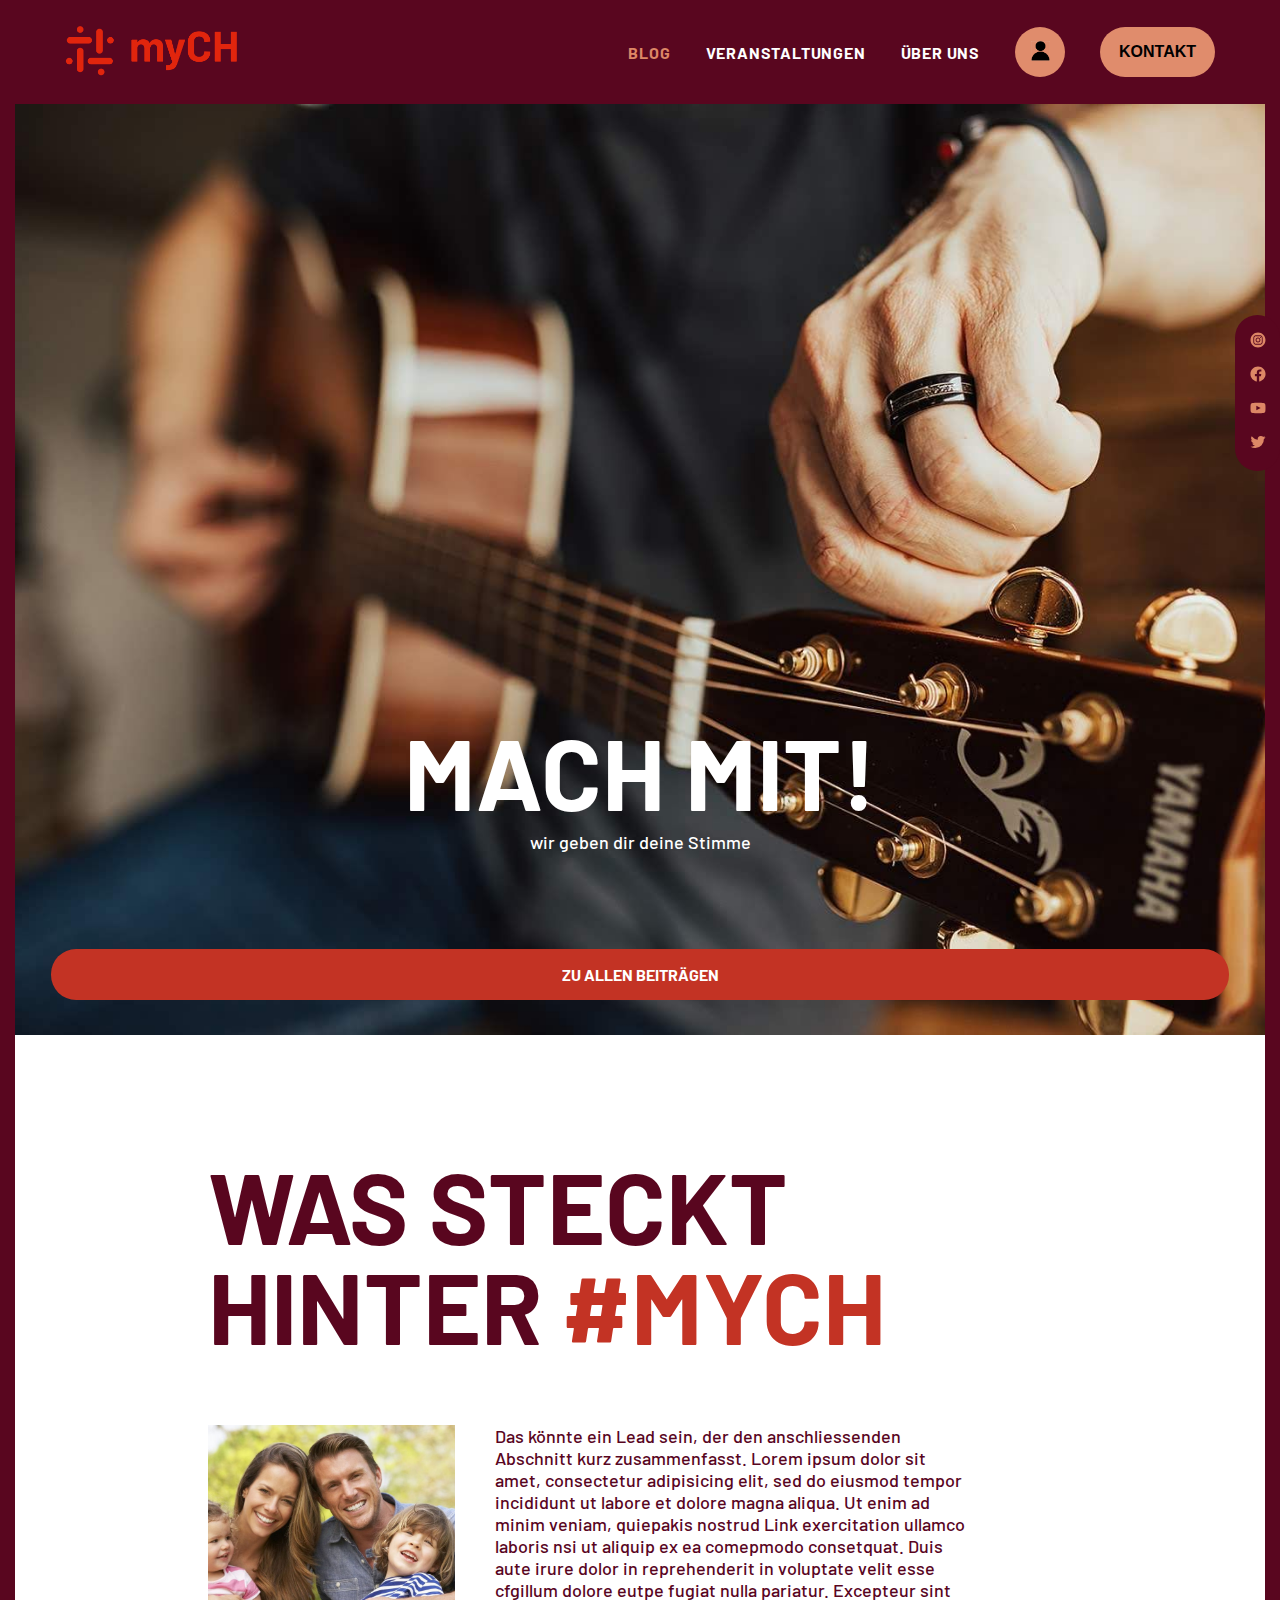
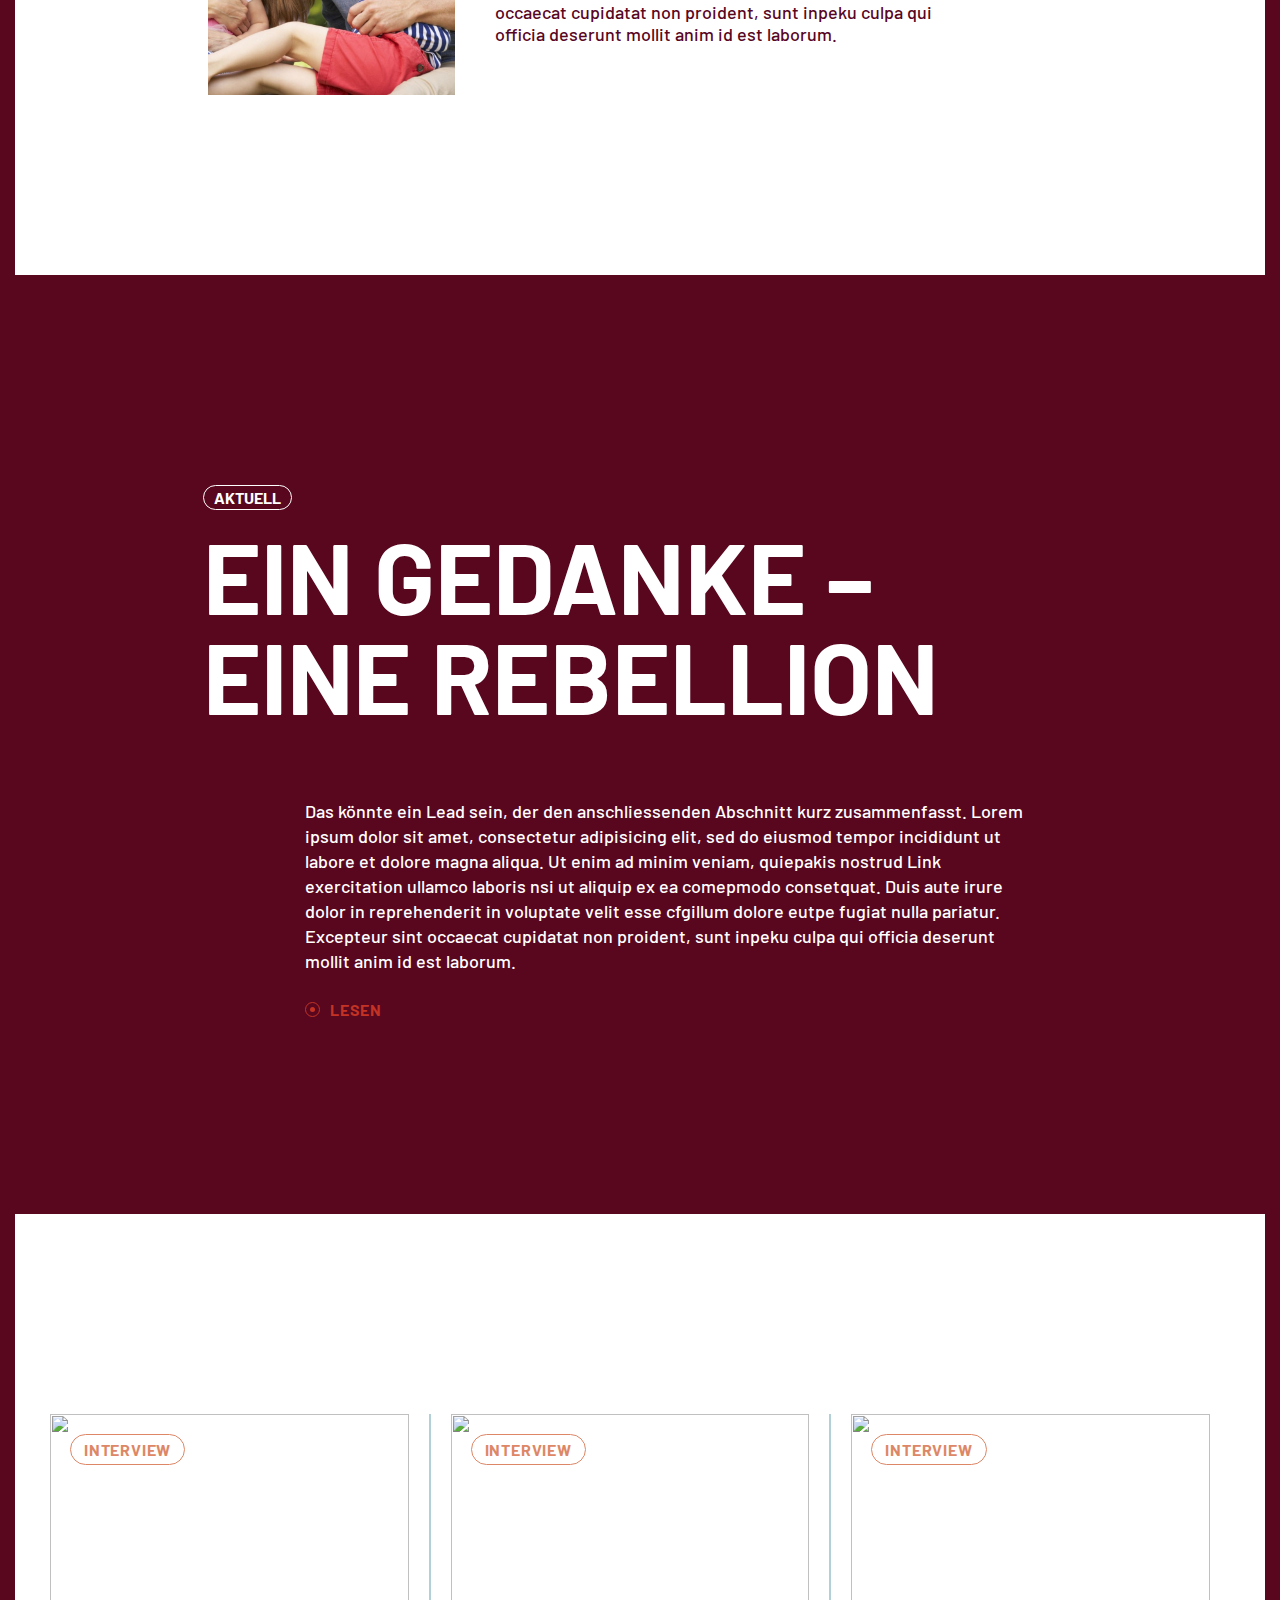
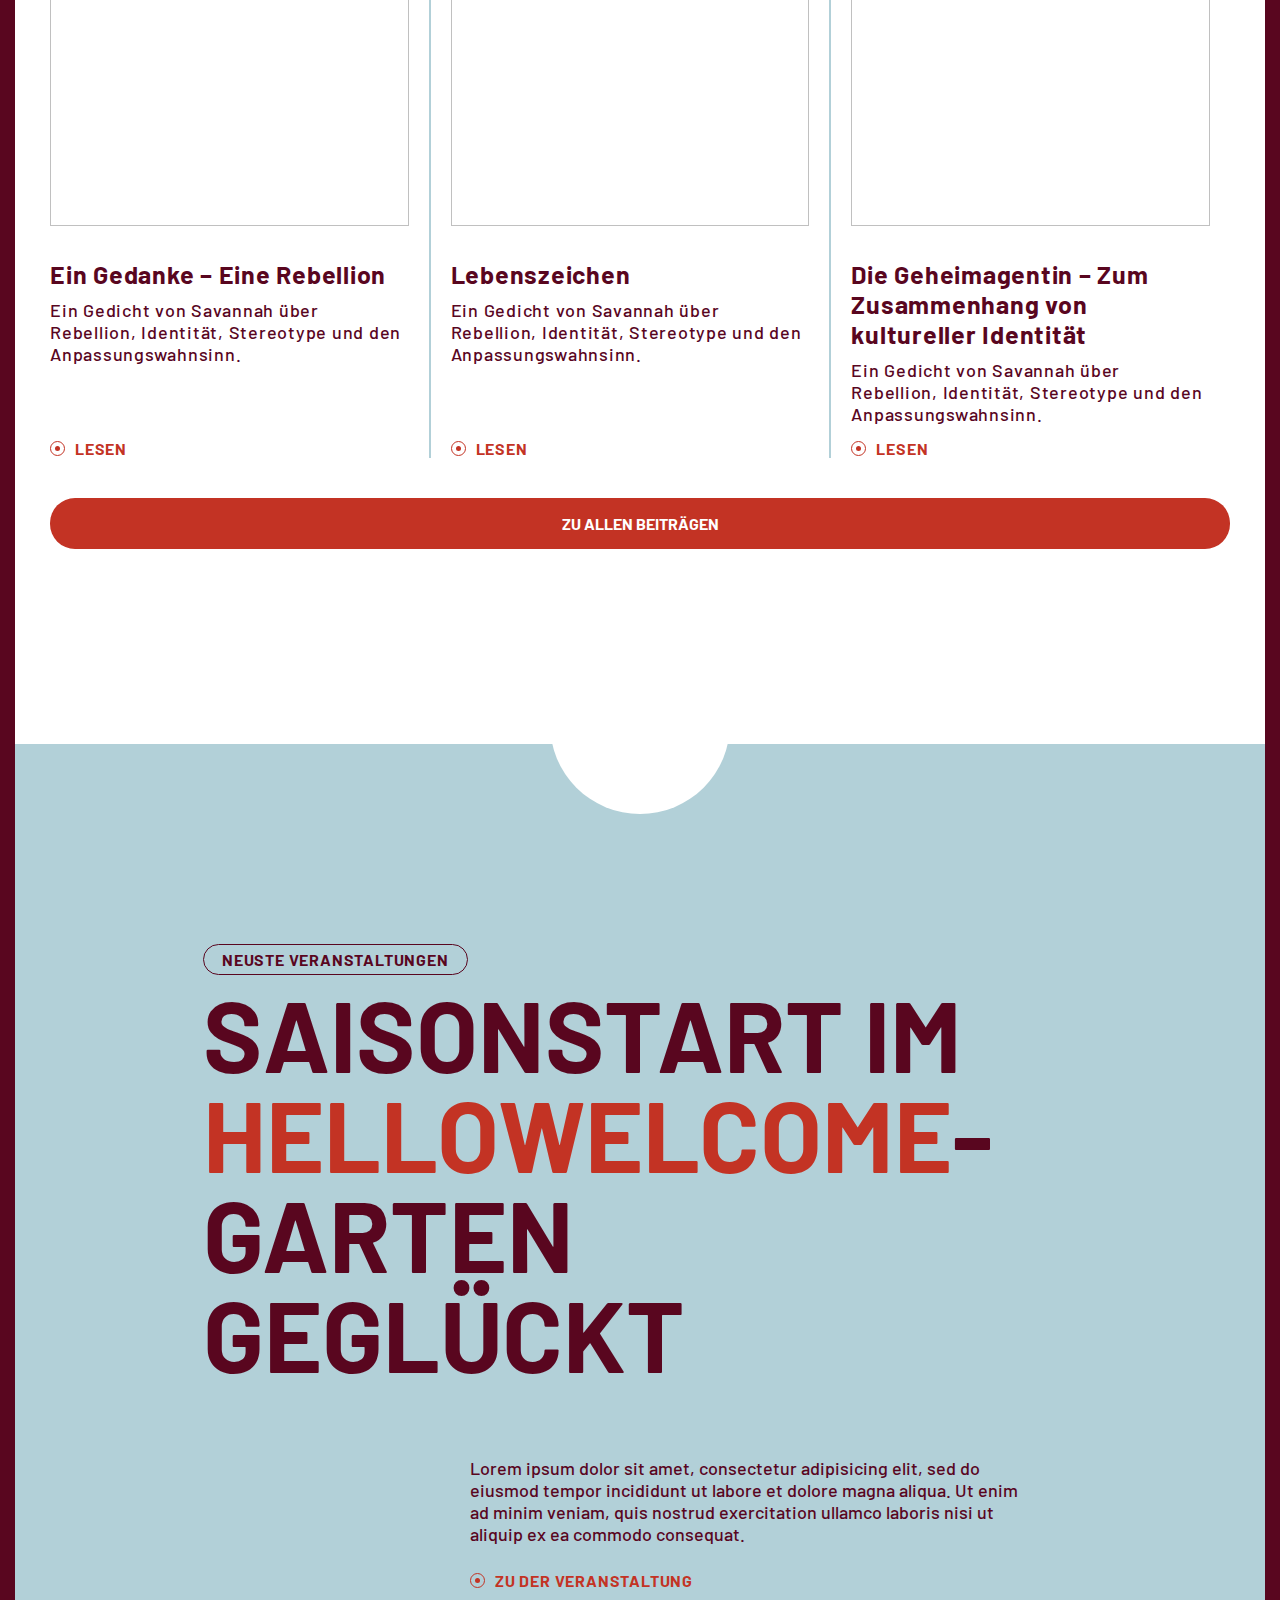
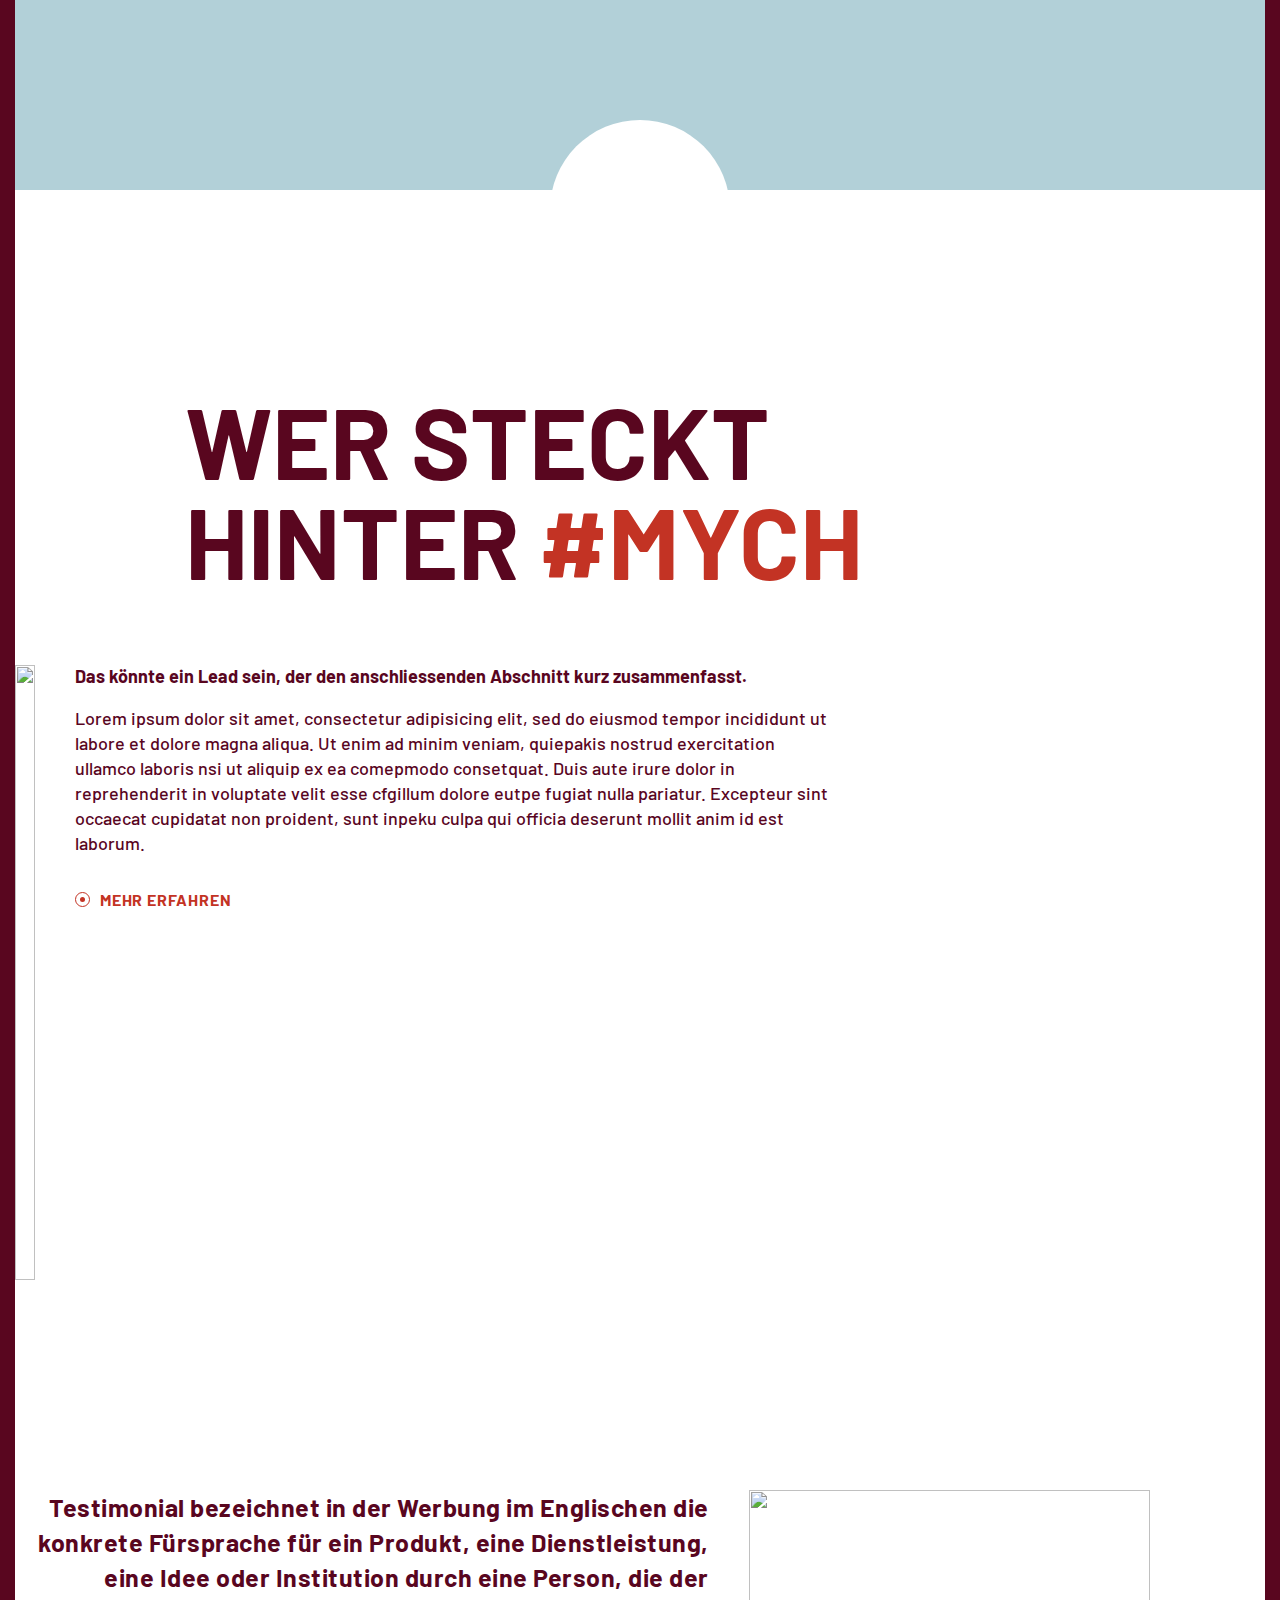
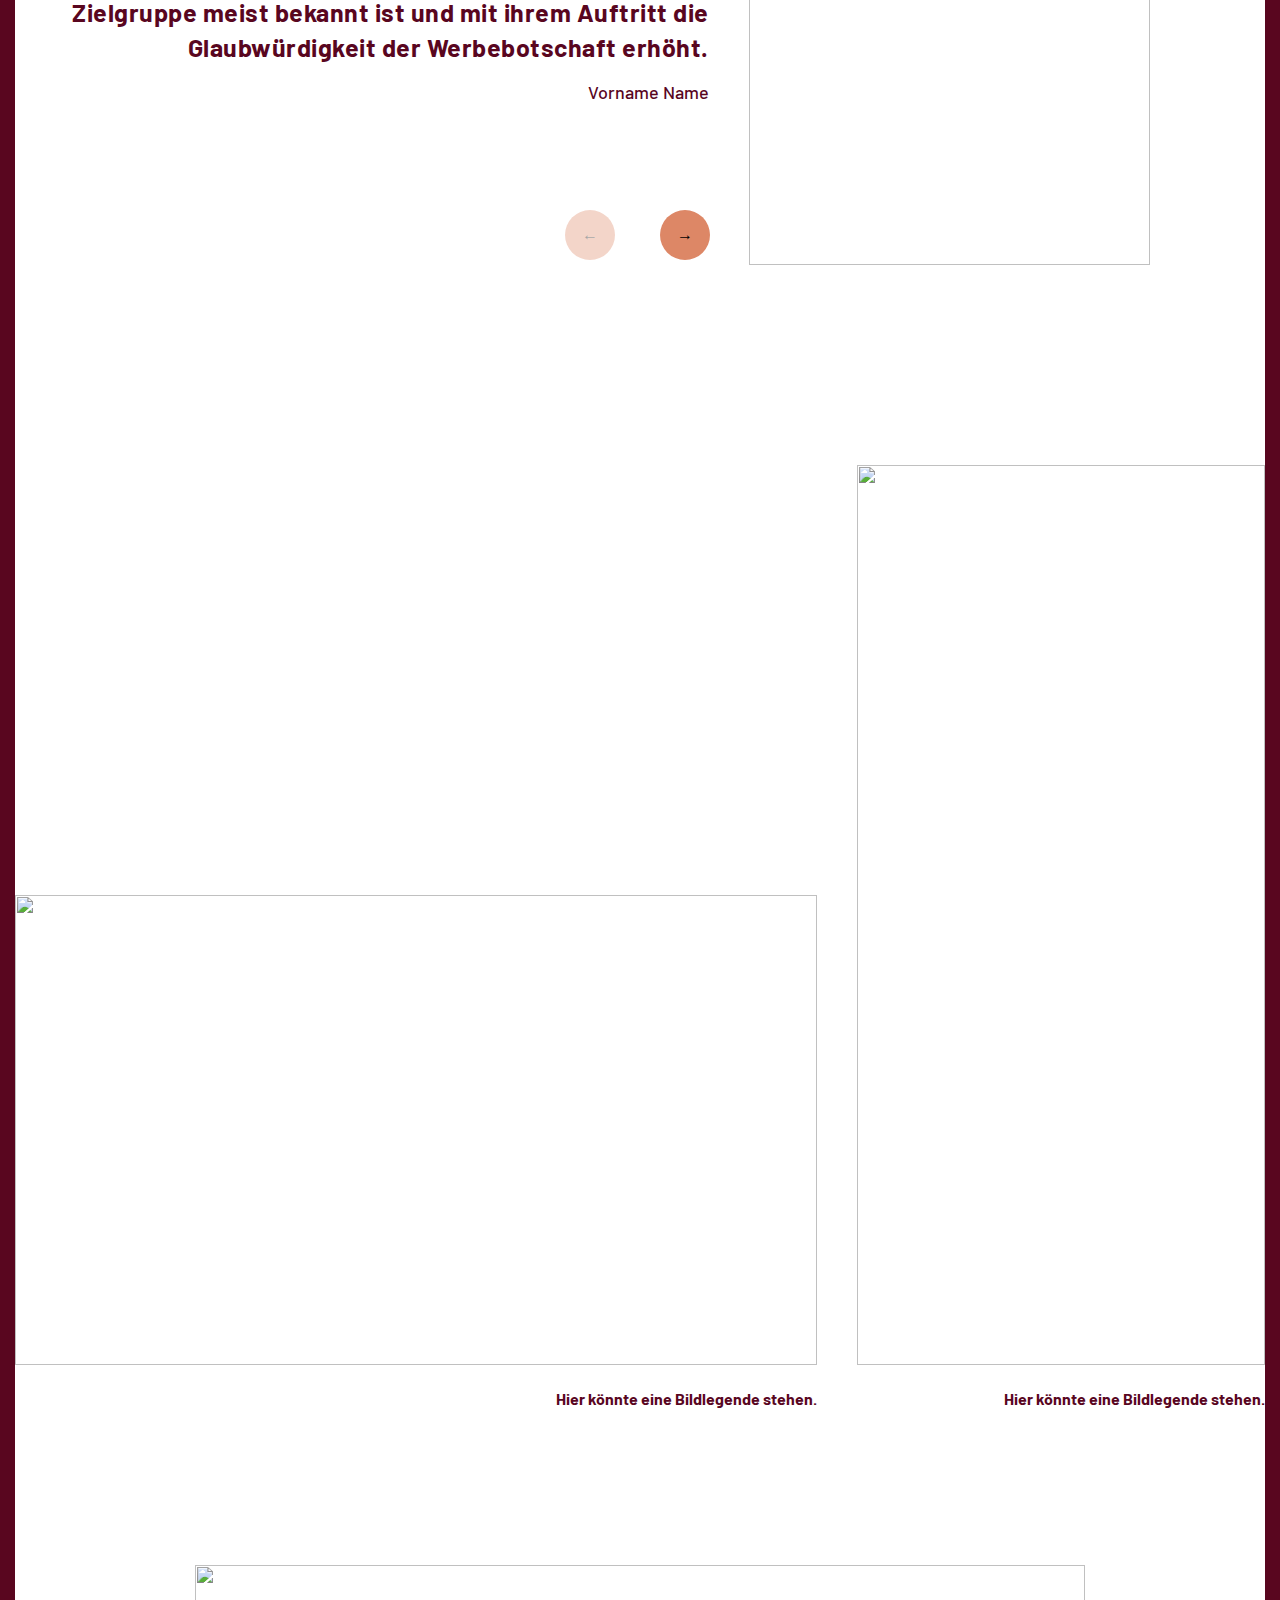
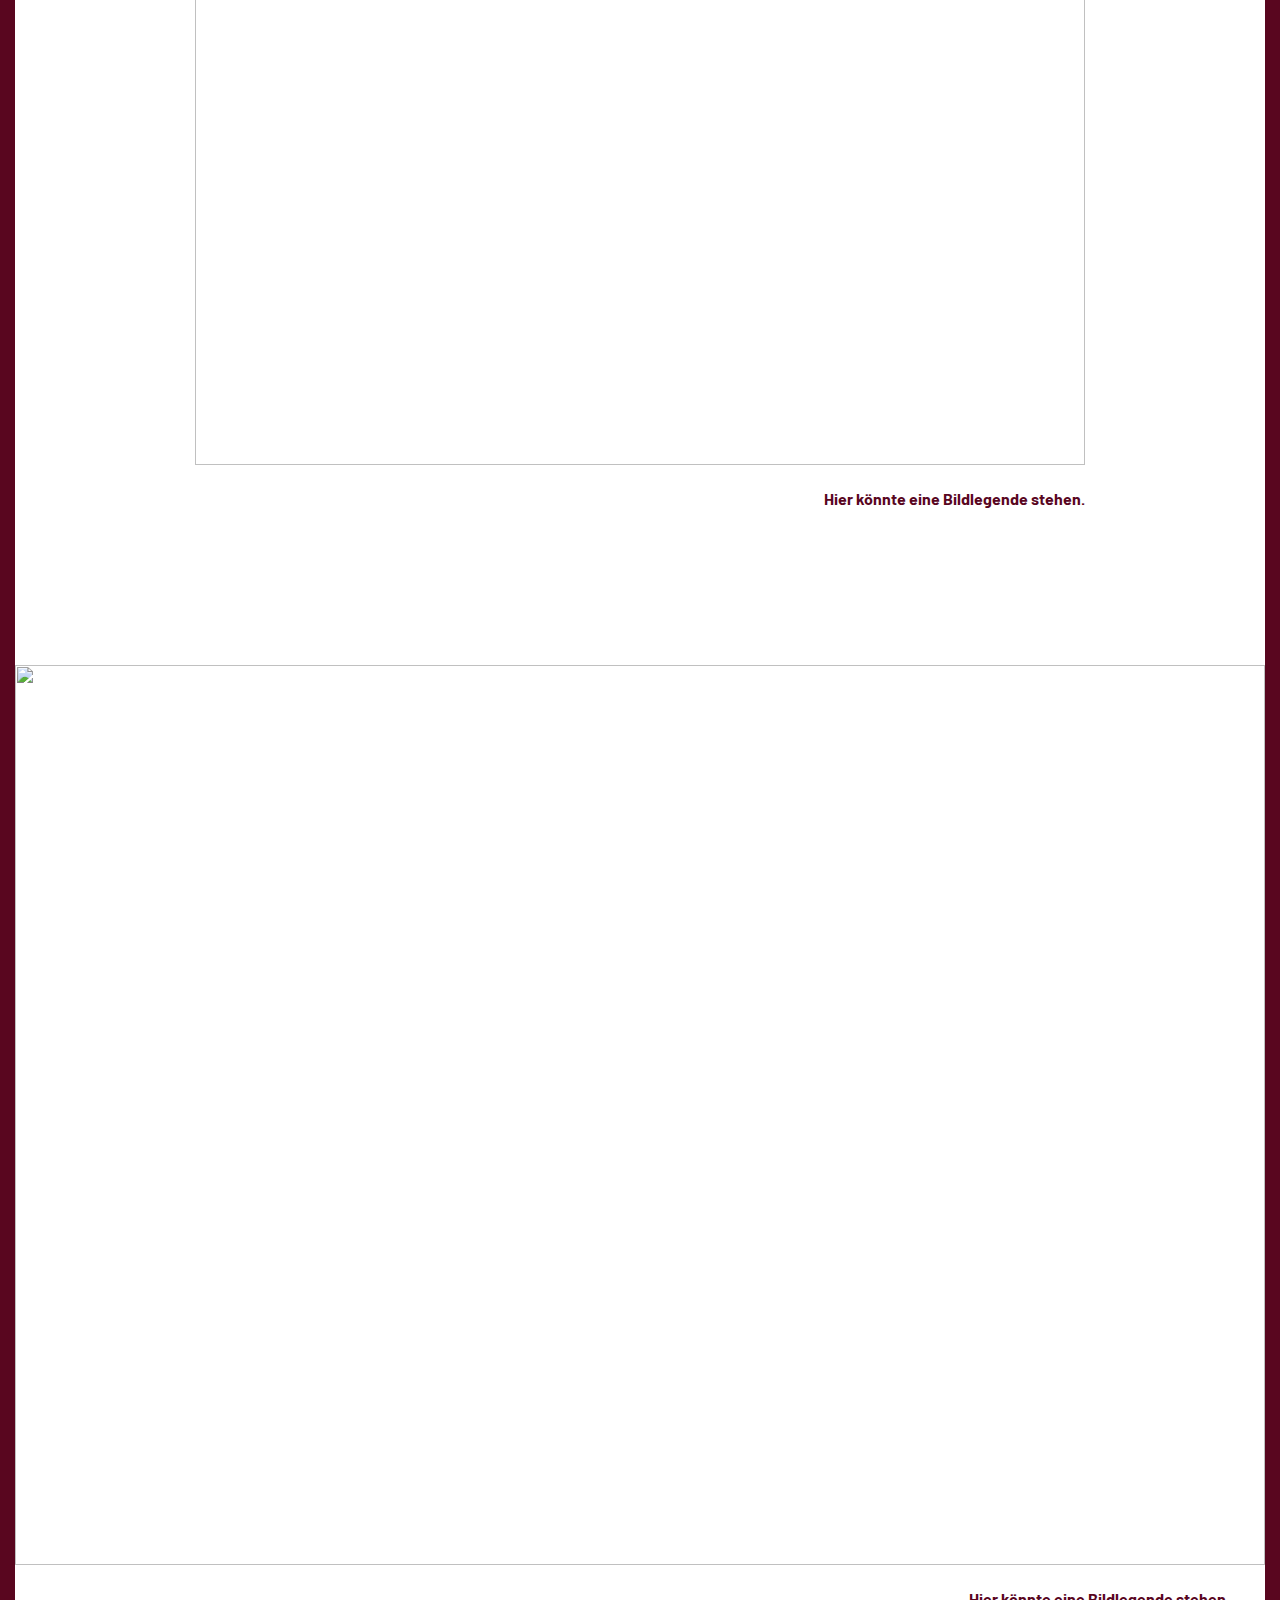
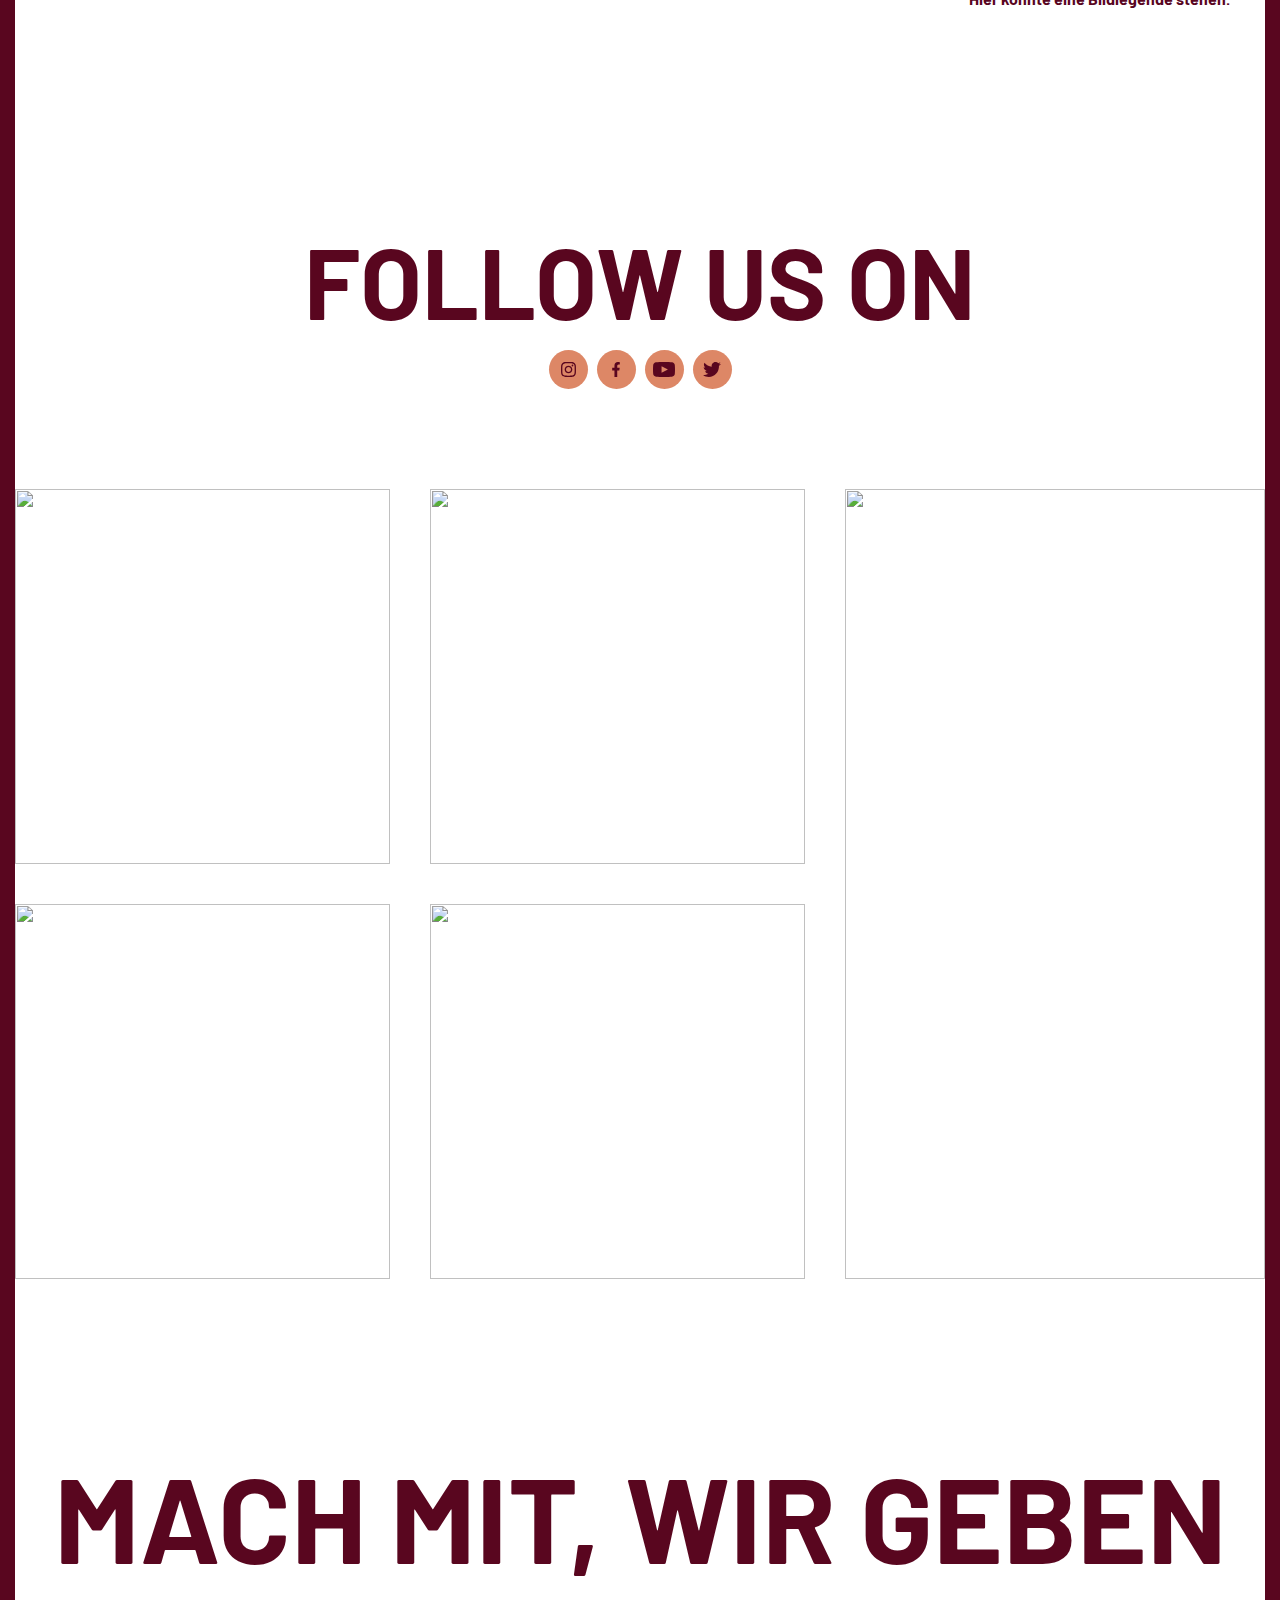
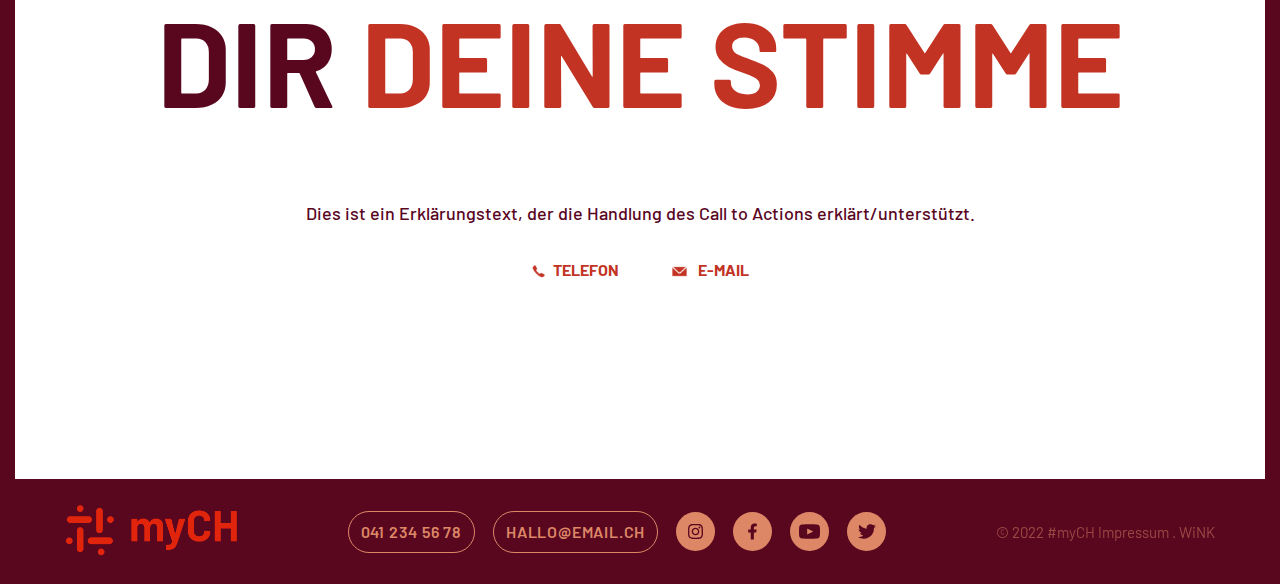
==== commit fb620277: "feat: add slider" ====
--- a/index.html
+++ b/index.html
@@ -5,6 +5,7 @@
     <meta charset="UTF-8">
     <meta http-equiv="X-UA-Compatible" content="IE=edge">
     <meta name="viewport" content="width=device-width, initial-scale=1.0">
+    <link rel="stylesheet" href="https://cdn.jsdelivr.net/npm/swiper@8/swiper-bundle.min.css"/>
     <link rel="icon" href="assets/images/favicon.png">
     <link rel="stylesheet" href="css/styles.min.css">
     <title>myCH - Home Page</title>
@@ -21,8 +22,8 @@
                 
                 <nav class="menu">
 
-                    <label for="drop" class="toggle"><span>&#9776;</span></label>
-                    <input type="checkbox" id="drop" />
+                    <input type="checkbox" class="toggle-menu">
+                    <div class="hamburger"></div>
                     
                     <ul class="nav nav-menu">
                         <li class="nav-item active">
@@ -198,7 +199,7 @@
                     </div>
                     </div>
 
-                    <div class="photos__second-block">
+                    <!-- <div class="photos__second-block">
                         <div class="photos__user-feedback">
                             <p class="photos__user-text">Testimonial bezeichnet in der Werbung im Englischen die konkrete Fürsprache für ein Produkt, eine Dienstleistung, eine Idee oder Institution durch eine Person, die der Zielgruppe meist bekannt ist und mit ihrem Auftritt die Glaubwürdigkeit der Werbebotschaft erhöht.</p>
                             <h5 class="photos__name">Vorname Name</h5>
@@ -213,6 +214,47 @@
                             <img src="https://images.unsplash.com/photo-1554080353-a576cf803bda?ixlib=rb-4.0.3&ixid=MnwxMjA3fDB8MHxzZWFyY2h8NHx8cGhvdG98ZW58MHx8MHx8&w=1000&q=80" alt="">
                             <span class="photos__number">01 / 04</span>
                         </div>
+                    </div> -->
+
+                    <!-- Swiper -->
+                    <div class="swiper mySwiper">
+                        <div class="swiper-wrapper">
+                            <div class="swiper-slide">
+                                <div class="photos__second-block">
+                                    <div class="photos__user-feedback">
+                                        <p class="photos__user-text">Testimonial bezeichnet in der Werbung im Englischen die konkrete Fürsprache für ein Produkt, eine Dienstleistung, eine Idee oder Institution durch eine Person, die der Zielgruppe meist bekannt ist und mit ihrem Auftritt die Glaubwürdigkeit der Werbebotschaft erhöht.</p>
+                                        <h5 class="photos__name">Vorname Name</h5>
+
+                                        <!-- <div class="photos__button-left swiper-button-next">→</div>
+                                        <div class="photos__button-right swiper-button-prev">←</div> -->
+                                    </div>
+            
+                                    <div class="photos__img-second">
+                                        <img src="https://images.unsplash.com/photo-1554080353-a576cf803bda?ixlib=rb-4.0.3&ixid=MnwxMjA3fDB8MHxzZWFyY2h8NHx8cGhvdG98ZW58MHx8MHx8&w=1000&q=80" alt="">
+                                    </div>
+                                </div>
+                            </div>
+                            <div class="swiper-slide">
+                                <div class="photos__second-block">
+                                    <div class="photos__user-feedback">
+                                        <p class="photos__user-text">Testimonial bezeichnet in der Werbung im Englischen die konkrete Fürsprache für ein Produkt, eine Dienstleistung, eine Idee oder Institution durch eine Person, die der Zielgruppe meist bekannt ist und mit ihrem Auftritt die Glaubwürdigkeit der Werbebotschaft erhöht.</p>
+                                        <h5 class="photos__name">Vorname Name</h5>
+
+                                        <!-- <div class="photos__button-left swiper-button-next">→</div>
+                                        <div class="photos__button-right swiper-button-prev">←</div> -->
+                                    </div>
+            
+                                    <div class="photos__img-second">
+                                        <img src="https://images.unsplash.com/photo-1554080353-a576cf803bda?ixlib=rb-4.0.3&ixid=MnwxMjA3fDB8MHxzZWFyY2h8NHx8cGhvdG98ZW58MHx8MHx8&w=1000&q=80" alt="">
+                                    </div>
+                                </div>
+                            </div>
+                        </div>
+                        <div class="photos__buttons">
+                            <div class="photos__button-left swiper-button-next">→</div>
+                            <div class="photos__button-right swiper-button-prev">←</div>
+                        </div>
+                        <div class="photos__number swiper-pagination"></div>
                     </div>
 
                     <div class="photos__third-block">
@@ -314,6 +356,10 @@
             </div>
         </div>
     </footer>
+
+    <!-- Scripts -->
+    <script src="https://cdn.jsdelivr.net/npm/swiper@8/swiper-bundle.min.js"></script>
+    <script src="js/script.js"></script>
 </body>
 
 </html>
--- a/css/styles.min.css
+++ b/css/styles.min.css
@@ -1 +1 @@
-@import url("https://fonts.googleapis.com/css2?family=Barlow:wght@500;700&display=swap");.banner__inner{background-image:url("../assets/images/banner.jpg");background-repeat:no-repeat;-webkit-background-size:cover;background-size:cover;padding:607px 0 35px 0}.banner__title--subtitle{text-align:center}.banner__title{font-family:'Barlow', sans-serif;font-style:normal;font-weight:700;font-size:150px;color:#59061F;text-transform:uppercase;letter-spacing:0;color:#fff}.banner__subtitle{font-family:"Barlow",sans-serif;font-weight:500;font-style:normal;font-size:18px;color:#fff;margin:0 0 96px 0}.banner__button{padding:0 36px}.banner__link{color:#fff;background-color:#C33324;text-decoration:none;text-align:center;padding:16px 0;-webkit-border-radius:25px;border-radius:25px;width:100%;display:block;font-family:"Barlow",sans-serif;font-weight:700;font-style:normal;font-size:16px}.about__inner{background-color:#fff;padding:155px 345px 201px 339px}.about__title{font-family:'Barlow', sans-serif;font-style:normal;font-weight:700;font-size:150px;color:#59061F;text-transform:uppercase;letter-spacing:0;max-width:1014px;line-height:150px}.about__title .about-has{color:#C33324}.about__photo-text{max-width:1045px;display:-webkit-box;display:-webkit-flex;display:-ms-flexbox;display:flex;-webkit-box-pack:justify;-webkit-justify-content:space-between;-ms-flex-pack:justify;justify-content:space-between;margin-left:auto;margin-top:70px;position:relative}.about__photo{max-width:270px;height:270px}.about .about-img{font-weight:400}.about__prg{font-family:'Barlow', sans-serif;font-style:normal;font-weight:500;font-size:18px;color:#59061F;color:#fff;font-size:14px}.about__img{width:100%;height:100%;-o-object-fit:cover;object-fit:cover}.about__text{font-family:'Barlow', sans-serif;font-style:normal;font-weight:500;font-size:18px;color:#59061F;width:735px;margin:0 0 0 40px}.information__inner{background-image:url("../assets/images/mountine.jpg");background-repeat:no-repeat;-webkit-background-size:cover;background-size:cover;padding:200px 345px 200px 338px;position:relative}.information__aktuell{border:1.5px solid;border-color:#fff;-webkit-border-radius:26px;border-radius:26px;color:#fff;padding:5px 13px;font-family:"Barlow",sans-serif;font-weight:700;font-size:16px;font-style:normal;text-transform:uppercase;width:-webkit-max-content;width:-moz-max-content;width:max-content}.information__title{font-family:"Barlow",sans-serif;font-weight:700;font-size:120px;font-style:normal;color:#fff;line-height:120px;padding:15px 100px 74px 0}.information__prg-block{max-width:735px;margin-left:auto}.information__prg{font-family:"Barlow",sans-serif;font-weight:500;font-size:18px;font-style:normal;color:#fff;line-height:25px;padding:0 0 26px 0}.information__lesen{font-family:"Barlow",sans-serif;font-weight:700;font-style:normal;font-size:16px;letter-spacing:0.8px;text-transform:uppercase;position:relative}.information__lesen::after{content:'';display:block;width:15px;height:15px;border:1px solid #c33324;-webkit-border-radius:50%;border-radius:50%;position:absolute;left:0;top:-webkit-calc(50% - 7.9px);top:calc(50% - 7.9px)}.information__lesen::before{width:5px;height:5px;background-color:#C33324;-webkit-border-radius:50%;border-radius:50%;content:'';display:block;position:absolute;left:5px;top:-webkit-calc(50% - 2.9px);top:calc(50% - 2.9px)}.information__lesen a{text-decoration:none;color:#C33324;margin:0 0 0 25px}.blogs__inner{background-color:#fff;padding:200px 35px 195px 35px}.blogs__all-bloks{display:-webkit-box;display:-webkit-flex;display:-ms-flexbox;display:flex;-webkit-box-pack:justify;-webkit-justify-content:space-between;-ms-flex-pack:justify;justify-content:space-between}.blogs__block{max-width:580px;position:relative}.blogs__block:first-child{padding:0 20px 0 0}.blogs__block+.blogs__block{margin:0 20px 0 0;padding:0 0 0 20px;border-left:#B2D0D8 solid 2px}.blogs__img{max-width:580px;height:580px}.blogs__img img{width:100%;height:100%;-o-object-fit:cover;object-fit:cover}.blogs__interview{border:#DD8766 solid 1px;-webkit-border-radius:26px;border-radius:26px;max-width:-webkit-max-content;max-width:-moz-max-content;max-width:max-content;text-transform:uppercase;padding:5px 13px;font-family:"Barlow",sans-serif;font-weight:700;font-size:16px;font-style:normal;color:#DD8766;position:absolute;top:20px;margin-left:20px;letter-spacing:0.8px}.blogs__title{font-family:"Barlow",sans-serif;font-weight:700;font-size:25px;font-style:normal;color:#59061F;letter-spacing:0.75px;margin-top:33px}.blogs__prg{font-family:"Barlow",sans-serif;font-weight:500;font-size:18px;font-style:normal;color:#59061F;letter-spacing:0.75px;margin:10px 0 33px 0}.blogs__lesen{font-family:"Barlow",sans-serif;font-weight:700;font-style:normal;font-size:16px;letter-spacing:0.8px;text-transform:uppercase;position:relative;position:absolute;bottom:0}.blogs__lesen::after{content:'';display:block;width:15px;height:15px;border:1px solid #c33324;-webkit-border-radius:50%;border-radius:50%;position:absolute;left:0;top:-webkit-calc(50% - 7.9px);top:calc(50% - 7.9px)}.blogs__lesen::before{width:5px;height:5px;background-color:#C33324;-webkit-border-radius:50%;border-radius:50%;content:'';display:block;position:absolute;left:5px;top:-webkit-calc(50% - 2.9px);top:calc(50% - 2.9px)}.blogs__lesen a{text-decoration:none;color:#C33324;margin:0 0 0 25px}.blogs__button{margin:40px 0 0 0}.blogs__link{color:#fff;background-color:#C33324;text-decoration:none;text-align:center;padding:16px 0;-webkit-border-radius:25px;border-radius:25px;width:100%;display:block;font-family:"Barlow",sans-serif;font-weight:700;font-style:normal;font-size:16px}.events__inner{background-color:#B2D0D8;padding:200px 345px;position:relative}.events__white-sircle-one{width:180px;height:180px;background-color:#fff;-webkit-border-radius:50%;border-radius:50%;position:absolute;top:-110px;left:0;right:0;margin-left:auto;margin-right:auto}.events__white-sircle-two{width:180px;height:180px;background-color:#fff;-webkit-border-radius:50%;border-radius:50%;position:absolute;bottom:-110px;left:0;right:0;margin-left:auto;margin-right:auto}.events__last-events{border:#59061F 1px solid;-webkit-border-radius:26px;border-radius:26px;width:-webkit-max-content;width:-moz-max-content;width:max-content;font-family:"Barlow",sans-serif;font-weight:700;font-size:16px;font-style:normal;color:#59061F;padding:5px 18px;letter-spacing:0.8px}.events__title{font-family:"Barlow",sans-serif;font-weight:700;font-size:120px;font-style:normal;color:#59061F;line-height:120px;padding:8px 0 74px 0}.events__hello{color:#C33324}.events__prg-link{max-width:570px;margin-left:auto}.events__prg{font-family:"Barlow",sans-serif;font-weight:500;font-size:18px;font-style:normal;color:#59061F;max-width:580px;padding:0 0 26px 0}.events__zuder{font-family:"Barlow",sans-serif;font-weight:700;font-style:normal;font-size:16px;letter-spacing:0.8px;text-transform:uppercase;position:relative}.events__zuder::after{content:'';display:block;width:15px;height:15px;border:1px solid #c33324;-webkit-border-radius:50%;border-radius:50%;position:absolute;left:0;top:-webkit-calc(50% - 7.9px);top:calc(50% - 7.9px)}.events__zuder::before{width:5px;height:5px;background-color:#C33324;-webkit-border-radius:50%;border-radius:50%;content:'';display:block;position:absolute;left:5px;top:-webkit-calc(50% - 2.9px);top:calc(50% - 2.9px)}.events__zuder a{text-decoration:none;color:#C33324;margin:0 0 0 25px}.photos__inner{background-color:#fff;padding:200px 0 0 0}.photos__title{font-family:"Barlow",sans-serif;font-weight:700;font-size:120px;font-style:normal;color:#59061F;line-height:120px;max-width:820px;margin:0 260px 75px auto}.photos__first-block{display:-webkit-box;display:-webkit-flex;display:-ms-flexbox;display:flex}.photos__second-block{display:-webkit-box;display:-webkit-flex;display:-ms-flexbox;display:flex;position:relative;-webkit-box-pack:end;-webkit-justify-content:end;-ms-flex-pack:end;justify-content:end;padding:0 345px 0 0;margin-top:210px}.photos__third-block{display:-webkit-box;display:-webkit-flex;display:-ms-flexbox;display:flex;-webkit-box-pack:justify;-webkit-justify-content:space-between;-ms-flex-pack:justify;justify-content:space-between;-webkit-box-align:end;-webkit-align-items:flex-end;-ms-flex-align:end;align-items:flex-end;margin-top:200px}.photos__foutrth-block{display:-webkit-box;display:-webkit-flex;display:-ms-flexbox;display:flex;-webkit-box-pack:center;-webkit-justify-content:center;-ms-flex-pack:center;justify-content:center;margin-top:200px}.photos__fifth-block{height:1080px;margin-top:200px}.photos__fifth-block img{width:100%;height:100%;-o-object-fit:cover;object-fit:cover}.photos__sixth-block{margin-top:265px}.photos__mych{color:#C33324}.photos__img-first{max-width:1095px;height:1095px}.photos__img-first img{width:100%;height:100%;-o-object-fit:cover;object-fit:cover}.photos__info{max-width:755px;margin:0 0 0 40px}.photos__title-info{font-family:"Barlow",sans-serif;font-weight:700;font-size:18px;font-style:normal;color:#59061F}.photos__prg{font-family:"Barlow",sans-serif;font-weight:500;font-size:18px;font-style:normal;color:#59061F;line-height:25px;margin:19px 0 34px 0}.photos__mehr{font-family:"Barlow",sans-serif;font-weight:700;font-style:normal;font-size:16px;letter-spacing:0.8px;text-transform:uppercase;position:relative}.photos__mehr::after{content:'';display:block;width:15px;height:15px;border:1px solid #c33324;-webkit-border-radius:50%;border-radius:50%;position:absolute;left:0;top:-webkit-calc(50% - 7.9px);top:calc(50% - 7.9px)}.photos__mehr::before{width:5px;height:5px;background-color:#C33324;-webkit-border-radius:50%;border-radius:50%;content:'';display:block;position:absolute;left:5px;top:-webkit-calc(50% - 2.9px);top:calc(50% - 2.9px)}.photos__mehr a{text-decoration:none;color:#C33324;margin:0 0 0 25px}.photos__user-feedback{max-width:735px;margin:0 40px 0 0}.photos__user-text{font-family:"Barlow",sans-serif;font-weight:700;font-size:25px;font-style:normal;color:#59061F;line-height:35px;letter-spacing:0.5px;text-align:end;max-width:735px}.photos__name{font-family:"Barlow",sans-serif;font-weight:500;font-size:18px;font-style:normal;color:#59061F;line-height:25px;text-align:end;margin:15px 0 160px 0}.photos__buttons{display:-webkit-box;display:-webkit-flex;display:-ms-flexbox;display:flex;-webkit-box-pack:end;-webkit-justify-content:end;-ms-flex-pack:end;justify-content:end}.photos__button-left{width:50px;height:50px;background-color:#DD8766;border:0;-webkit-border-radius:50%;border-radius:50%;font-weight:700;display:-webkit-box;display:-webkit-flex;display:-ms-flexbox;display:flex;-webkit-box-align:center;-webkit-align-items:center;-ms-flex-align:center;align-items:center;-webkit-box-pack:center;-webkit-justify-content:center;-ms-flex-pack:center;justify-content:center;margin:0 25px 0 0;cursor:pointer}.photos__button-right{width:50px;height:50px;background-color:#DD8766;border:0;-webkit-border-radius:50%;border-radius:50%;font-weight:700;display:-webkit-box;display:-webkit-flex;display:-ms-flexbox;display:flex;-webkit-box-align:center;-webkit-align-items:center;-ms-flex-align:center;align-items:center;-webkit-box-pack:center;-webkit-justify-content:center;-ms-flex-pack:center;justify-content:center;cursor:pointer}.photos__img-second{width:425px;height:425px;position:relative}.photos__img-second img{width:100%;height:100%;-o-object-fit:cover;object-fit:cover}.photos__number{font-family:"Barlow",sans-serif;font-weight:700;font-size:16px;font-style:normal;line-height:30px;letter-spacing:0.8px;position:absolute;left:15px;bottom:0;color:#fff}.photos__img-text-first{width:1080px;height:609px}.photos__img-text-first img{width:100%;height:100%;-o-object-fit:cover;object-fit:cover}.photos__img-text-second{width:609px;height:1080px}.photos__img-text-second img{width:100%;height:100%;-o-object-fit:cover;object-fit:cover}.photos__img-text-fourth{width:890px;height:500px}.photos__img-text-fourth img{width:100%;height:100%;-o-object-fit:cover;object-fit:cover}.photos__text-first{font-family:"Barlow",sans-serif;font-weight:700;font-size:16px;font-style:normal;color:#59061F;line-height:25px;margin:17px 0 0 0;text-align:end}.photos__text-second{font-family:"Barlow",sans-serif;font-weight:700;font-size:16px;font-style:normal;color:#59061F;line-height:25px;margin:17px 0 0 0;text-align:end}.photos__text-fourth{font-family:"Barlow",sans-serif;font-weight:700;font-size:16px;font-style:normal;color:#59061F;line-height:25px;margin:17px 0 0 0;text-align:end}.photos__text-fifth{font-family:"Barlow",sans-serif;font-weight:700;font-size:16px;font-style:normal;color:#59061F;line-height:25px;margin:17px 35px 0 0;text-align:end}.photos__title-sixth{font-family:"Barlow",sans-serif;font-weight:700;font-size:120px;font-style:normal;color:#59061F;text-align:center}.photos__social{display:-webkit-box;display:-webkit-flex;display:-ms-flexbox;display:flex;-webkit-box-pack:center;-webkit-justify-content:center;-ms-flex-pack:center;justify-content:center;margin-top:20px}.photos__social-link{background-color:#DD8766;width:39px;height:39px;padding:12px 0;-webkit-border-radius:100px;border-radius:100px;text-align:center}.photos__social-link img{width:auto;height:15px}.photos__social-link+.photos__social-link{margin-left:9px}.photos__block-imgs{display:-webkit-box;display:-webkit-flex;display:-ms-flexbox;display:flex;-webkit-box-pack:center;-webkit-justify-content:center;-ms-flex-pack:center;justify-content:center;margin:100px 0 0 0}.photos__block-img{display:-webkit-box;display:-webkit-flex;display:-ms-flexbox;display:flex}.photos__block-img+.photos__block-img{margin-top:40px}.photos__img-inner{max-width:425px;height:425px}.photos__img-inner img{width:100%;height:100%;-o-object-fit:cover;object-fit:cover}.photos__img-inner+.photos__img-inner{margin-left:40px}.photos__second-imgs{width:580px;height:890px;margin:0 0 0 40px}.photos__second-imgs img{width:100%;height:100%;-o-object-fit:cover;object-fit:cover}@media screen and (max-width: 1440.98px){.banner__title{font-size:100px}.about__inner{padding:120px 300px 180px 193px}.about__title{font-size:100px;line-height:100px}.information__inner{padding:210px 225px 195px 188px}.information__title{font-size:100px;line-height:100px}.information__aktuell{padding:2px 10px}.blogs__img{max-width:412px;height:412px}.events__inner{padding:200px 225px 200px 188px}.events__title{font-size:100px;line-height:100px}.photos__second-block{padding:0 115px 0 0}.photos__title{font-size:100px;line-height:100px}.photos__img-first{height:615px}.photos__img-second{height:375px}.photos__name{margin:15px 0 110px 0}.photos__img-text-first{width:907px;height:470px}.photos__img-text-second{width:462px;height:900px;margin:0 0 0 40px}.photos__fifth-block{height:900px}.photos__img-inner{width:375px;height:375px}.photos__second-imgs{height:790px}.photos__title-sixth{font-size:100px;line-height:100px}}@media screen and (max-width: 1000.98px){.banner__title{font-size:80px}.banner__subtitle{font-size:16px}.banner__link{font-size:14px;padding:14px 0}.about__inner{padding:80px 135px 80px 135px}.about__title{font-size:80px;line-height:80px}.about__text{font-size:16px}.information__inner{padding:100px 31px 75px 135px}.information__title{font-size:80px;line-height:80px}.information__aktuell{padding:2px 10px}.information__prg{font-size:16px}.information__lesen{font-size:14px}.blogs__inner{padding:100px 20px 100px 20px}.blogs__title{font-size:18px}.blogs__prg{font-size:16px}.blogs__block:last-child{margin:0}.blogs__img{max-width:282px;height:282px}.blogs__interview{padding:2px 9px;font-size:12px}.blogs__link{font-size:14px;padding:14px}.events__inner{padding:130px 31px 130px 135px}.events__title{font-size:80px;line-height:80px}.events__last-events{padding:2px 10px}.events__prg{font-size:16px}.events__zuder{font-size:14px}.events__white-sircle-one{width:140px;height:140px;top:-80px}.events__white-sircle-two{width:140px;height:140px;bottom:-80px}.photos__inner{padding:100px 0 0 0}.photos__second-block{padding:0 60px 0 0}.photos__user-text{font-size:18px;line-height:25px}.photos__name{font-size:16px;margin:15px 0 160px 0}.photos__title{font-size:100px;line-height:100px;margin:0 0 75px auto}.photos__number{position:absolute;left:15px;bottom:0}.photos__info{max-width:500px}.photos__img-first{height:430px}.photos__prg{font-size:16px}.photos__mehr{font-size:14px}.photos__img-second{height:318px}.photos__name{margin:15px 0 100px 0}.photos__img-text-first{width:907px;height:341px}.photos__img-text-second{width:462px;height:625px;margin:0 0 0 40px}.photos__img-text-fourth{width:605px;height:350px}.photos__fifth-block{height:700px}.photos__sixth-block{margin-top:185px}.photos__img-inner{width:270px;height:270px}.photos__second-imgs{height:580px}.photos__social-link{width:28px;height:28px;padding:6px 0}.photos__social-link img{height:12px}.photos__title-sixth{font-size:80px;line-height:80px}}@media screen and (max-width: 768.98px){.banner__title{font-size:70px}.about__title{font-size:70px;line-height:65px}.about__inner{padding:45px 30px 45px 47px}.about__photo{height:195px}.about__photo-text{display:block;margin:30px 0 0}.about__text{margin:20px 0 0;width:auto}.about__prg{font-size:12px}.information__inner{padding:68px 36px 66px 49px}.information__title{font-size:70px;line-height:65px}.information__aktuell{padding:2px 10px;font-size:12px}.information__prg{font-size:16px;width:auto}.information__lesen{font-size:14px}.blogs__inner{padding:100px 20px 100px 20px}.blogs__title{font-size:16px}.blogs__prg{font-size:14px}.blogs__lesen{font-size:14px}.blogs__img{max-width:182px;height:182px}.blogs__interview{padding:2px 9px;font-size:12px}.events__inner{padding:68px 36px 66px 49px}.events__title{font-size:70px;line-height:65px}.events__last-events{padding:2px 10px;font-size:12px}.events__prg{font-size:16px;width:auto}.events__white-sircle-one{width:100px;height:100px;top:-60px}.events__white-sircle-two{width:100px;height:100px;bottom:-60px}.photos__inner{padding:100px 0 0 0}.photos__second-block{padding:0 30px 0 0;margin-top:130px}.photos__user-text{font-size:16px;line-height:20px}.photos__name{font-size:16px;margin:15px 0 30px 0}.photos__button-left{width:30px;height:30px}.photos__button-right{width:30px;height:30px}.photos__title{font-size:70px;line-height:65px;padding:0 30px 0 47px}.photos__info{max-width:300px;margin:0 0 0 20px}.photos__img-first{height:388px}.photos__prg{font-size:16px;line-height:20px;margin:15px 0 18px 0}.photos__mehr{font-size:14px}.photos__img-second{height:222px}.photos__img-text-first{width:852px;height:249px}.photos__img-text-second{width:569px;height:496px;margin:0 0 0 20px}.photos__text-first{font-size:14px;margin:5px 0 0 0}.photos__text-second{font-size:14px;margin:5px 0 0 0}.photos__img-text-fourth{width:495px;height:274px}.photos__text-fourth{font-size:14px;margin:5px 0 0 0}.photos__third-block{margin-top:130px}.photos__foutrth-block{margin-top:130px}.photos__fifth-block{height:420px;margin-top:130px}.photos__text-fifth{font-size:14px;margin:5px 25px 0 0}.photos__sixth-block{margin-top:145px}.photos__img-inner{width:220px;height:220px}.photos__img-inner+.photos__img-inner{margin-left:20px}.photos__block-imgs{margin-top:50px}.photos__block-img+.photos__block-img{margin-top:20px}.photos__second-imgs{height:460px;margin-left:20px}.photos__social-link{width:28px;height:28px;padding:6px 0}.photos__social-link img{height:12px}.photos__title-sixth{font-size:70px;line-height:65px}}@media screen and (max-width: 634.98px){.blogs__inner{padding:100px 20px 100px 20px}.blogs__all-bloks{display:block}.blogs__block+.blogs__block{margin:70px 0 0 0;padding:0;border-left:0}.blogs__title{font-size:16px}.blogs__prg{font-size:14px;padding:10px 0 33px 0;margin:0}.blogs__lesen{font-size:14px;bottom:-30px}.blogs__button{margin:60px 0 0 0}.events__title{font-size:50px;line-height:50px;padding:8px 0 47px 0}.photos__inner{padding:100px 0 0 0}.photos__first-block{display:block}.photos__second-block{padding:0 30px 0 0;margin-top:100px}.photos__user-text{font-size:14px;line-height:20px}.photos__user-feedback{margin:0 20px 0 0}.photos__number{font-size:14px}.photos__name{font-size:14px;margin:5px 0}.photos__button-left{width:30px;height:30px}.photos__button-right{width:30px;height:30px}.photos__title{font-size:70px;line-height:65px;padding:0 30px 0 47px}.photos__info{max-width:100%;margin:20px 20px 0 20px}.photos__img-first{height:354px}.photos__prg{font-size:16px;line-height:20px;margin:15px 0 18px 0}.photos__mehr{font-size:14px}.photos__img-second{height:184px}.photos__img-text-first{width:753px;height:192px}.photos__img-text-second{width:569px;height:384px;margin:0 0 0 20px}.photos__text-first{font-size:14px;margin:5px 0 0 0}.photos__text-second{font-size:14px;margin:5px 0 0 0}.photos__img-text-fourth{width:439px;height:244px}.photos__text-fourth{font-size:14px;margin:5px 0 0 0}.photos__third-block{margin-top:130px}.photos__foutrth-block{margin-top:130px}.photos__fifth-block{height:360px;margin-top:130px}.photos__text-fifth{font-size:14px;margin:5px 25px 0 0}.photos__sixth-block{margin-top:115px}.photos__img-inner{width:180px;height:180px}.photos__img-inner+.photos__img-inner{margin-left:15px}.photos__block-imgs{margin-top:50px}.photos__block-img+.photos__block-img{margin-top:15px}.photos__second-imgs{height:375px;margin-left:15px}.photos__social-link{width:28px;height:28px;padding:6px 0}.photos__social-link img{height:12px}.photos__title-sixth{font-size:70px;line-height:65px}}@media screen and (max-width: 420.98px){.banner__inner{padding:255px 0 35px 0}.banner__title{font-size:40px}.banner__subtitle{font-size:12px}.banner__button{padding:0 25px}.banner__link{padding:10px 0}.about__title{font-size:40px;line-height:40px}.about__inner{padding:19px 35px 20px 28px}.about__photo{height:195px}.about__prg{font-size:12px}.information__inner{padding:35px}.information__title{font-size:40px;line-height:40px;padding:15px 6px 46px 0}.information__aktuell{padding:2px 10px;font-size:10px}.information__prg{font-size:16px}.information__lesen{font-size:12px}.blogs__link{padding:10px 0}.events__inner{padding:35px}.events__title{font-size:40px;line-height:40px;padding:15px 6px 46px 0}.events__last-events{padding:2px 10px;font-size:10px}.events__white-sircle-one{width:60px;height:60px;top:-40px}.events__white-sircle-two{width:60px;height:60px;bottom:-40px}.photos__inner{padding:35px 0 0 0}.photos__second-block{padding:0 30px 0 0;margin-top:100px}.photos__user-text{font-size:14px;line-height:15px}.photos__user-feedback{margin:0 20px 0 0}.photos__number{font-size:14px}.photos__name{font-size:14px;margin:5px 0}.photos__button-left{width:30px;height:30px}.photos__button-right{width:30px;height:30px}.photos__title{font-size:40px;line-height:40px;margin-bottom:30px}.photos__title-info{font-size:14px}.photos__img-first{height:210px}.photos__prg{font-size:14px;line-height:15px;margin:15px 0 18px 0}.photos__mehr{font-size:14px}.photos__img-second{height:134px}.photos__img-text-first{width:753px;height:137px}.photos__img-text-second{width:591px;height:300px;margin:0 0 0 15px}.photos__text-first{font-size:14px;margin:5px 0 0 0}.photos__first-imgs{margin-bottom:15px}.photos__text-second{font-size:14px;margin:5px 0 0 0}.photos__img-text-fourth{width:439px;height:244px}.photos__text-fourth{font-size:14px;margin:5px 0 0 0}.photos__third-block{margin-top:130px}.photos__foutrth-block{margin-top:130px}.photos__fifth-block{height:360px;margin-top:130px}.photos__text-fifth{font-size:14px;margin:5px 25px 0 0}.photos__sixth-block{margin-top:115px}.photos__img-inner{width:180px;height:180px}.photos__img-inner+.photos__img-inner{margin-left:15px}.photos__block-img{-webkit-box-pack:center;-webkit-justify-content:center;-ms-flex-pack:center;justify-content:center}.photos__block-imgs{margin-top:50px;display:block}.photos__block-img+.photos__block-img{margin-top:15px}.photos__second-imgs{width:100%;height:375px;margin-left:0}.photos__social-link{width:28px;height:28px;padding:6px 0}.photos__social-link img{height:12px}.photos__title-sixth{font-size:70px;line-height:65px}}.banner-photo__block{height:1080px}.banner-photo__block img{width:100%;height:100%;-o-object-fit:cover;object-fit:cover}.events__inner-red-bg{background-color:#DD8766;padding:200px 345px;position:relative}.team__inner{background-color:#fff;padding:165px 0 0 0}.team__title-prg{padding:0 345px 0 345px}.team__title{font-family:'Barlow', sans-serif;font-style:normal;font-weight:700;font-size:150px;color:#59061F;text-transform:uppercase;letter-spacing:0;max-width:1014px;line-height:150px}.team__title-sp{color:#C33324}.team__prg{font-family:'Barlow', sans-serif;font-style:normal;font-weight:500;font-size:50px;color:#59061F;font-size:18px;line-height:25px;max-width:735px;margin-left:auto;margin-top:70px}.team__photos-block{display:-webkit-box;display:-webkit-flex;display:-ms-flexbox;display:flex;-webkit-box-pack:justify;-webkit-justify-content:space-between;-ms-flex-pack:justify;justify-content:space-between;padding:0 35px;margin-top:152px}.team__block{position:relative}.team__block+.team__block{margin-left:40px}.team__photo{max-width:580px;height:580px}.team__photo img{width:100%;height:100%}.team__name{font-family:'Barlow', sans-serif;font-style:normal;font-weight:700;font-size:150px;color:#59061F;text-transform:uppercase;letter-spacing:0;font-size:25px;line-height:25px;letter-spacing:0.75px;text-transform:capitalize;margin:10px 0}.team__position{font-family:"Barlow",sans-serif;font-weight:700;font-size:18px;font-style:normal;color:#59061F}.team__white-sircle-one{width:180px;height:180px;background-color:#fff;-webkit-border-radius:50%;border-radius:50%;position:absolute;left:0;top:0;-webkit-transform:translate(470px, 200px);-ms-transform:translate(470px, 200px);transform:translate(470px, 200px);z-index:1}.team__white-sircle-two{width:180px;height:180px;background-color:#fff;-webkit-border-radius:50%;border-radius:50%;position:absolute;left:0;top:0;-webkit-transform:translate(470px, 200px);-ms-transform:translate(470px, 200px);transform:translate(470px, 200px);z-index:1}@media screen and (max-width: 1440.98px){.banner-photo__block{height:900px}.events__inner-red-bg{padding:200px 225px 200px 188px}.team__title-prg{padding:0 300px 0 193px}.team__title{font-size:100px;line-height:100px}.team__photo{height:446px}.team__white-sircle-one{-webkit-transform:translate(350px, 140px);-ms-transform:translate(350px, 140px);transform:translate(350px, 140px)}.team__white-sircle-two{-webkit-transform:translate(350px, 140px);-ms-transform:translate(350px, 140px);transform:translate(350px, 140px)}}@media screen and (max-width: 1366.98px){.team__white-sircle-one{-webkit-transform:translate(320px, 130px);-ms-transform:translate(320px, 130px);transform:translate(320px, 130px)}.team__white-sircle-two{-webkit-transform:translate(320px, 130px);-ms-transform:translate(320px, 130px);transform:translate(320px, 130px)}}@media screen and (max-width: 1000.98px){.banner-photo__block{height:700px}.events__inner-red-bg{padding:130px 31px 130px 135px}.team__inner{padding:100px 0 0 0}.team__title-prg{padding:0 135px}.team__title{font-size:80px;line-height:80px}.team__block+.team__block{margin-left:20px}.team__photo{height:286px}.team__name{font-size:18px}.team__position{font-size:16px}.team__white-sircle-one{width:120px;height:120px;-webkit-transform:translate(235px, 90px);-ms-transform:translate(235px, 90px);transform:translate(235px, 90px)}.team__white-sircle-two{width:120px;height:120px;-webkit-transform:translate(235px, 90px);-ms-transform:translate(235px, 90px);transform:translate(235px, 90px)}.team__prg{font-size:16px;max-width:515px}}@media screen and (max-width: 768.98px){.banner-photo__block{height:420px}.events__inner-red-bg{padding:68px 36px 66px 49px}.team__title-prg{padding:0 36px 0 49px}.team__title{font-size:70px;line-height:65px}.team__prg{font-size:16px;width:auto}.team__photos-block{padding:0 20px;margin:100px 0 0 0}.team__photo{height:200px}.team__name{font-size:16px;margin:5px 0}.team__position{font-size:14px}.team__white-sircle-one{width:80px;height:80px;-webkit-transform:translate(177px, 64px);-ms-transform:translate(177px, 64px);transform:translate(177px, 64px)}.team__white-sircle-two{width:80px;height:80px;-webkit-transform:translate(177px, 64px);-ms-transform:translate(177px, 64px);transform:translate(177px, 64px)}}@media screen and (max-width: 634.98px){.banner-photo__block{height:420px}.team__photo{height:334px}.team__block+.team__block{margin:25px 0 0 0}.team__photos-block{display:block;padding:0 80px}.team__white-sircle-one{display:none}.team__white-sircle-two{display:none}}@media screen and (max-width: 420.98px){.banner-photo__block{height:360px}.events__inner-red-bg{padding:35px}.team__title-prg{padding:0 35px 0 28px}.team__title{font-size:40px;line-height:40px}.team__prg{font-size:16px;max-width:515px}.team__photo{max-width:280px;height:280px}.team__block+.team__block{margin:25px 0 0 0}.team__photos-block{display:block;padding:0 40px}.team__white-sircle-one{display:none}.team__white-sircle-two{display:none}}.header{background-color:#59061F;display:-webkit-box;display:-webkit-flex;display:-ms-flexbox;display:flex;-webkit-box-pack:justify;-webkit-justify-content:space-between;-ms-flex-pack:justify;justify-content:space-between;-webkit-box-align:center;-webkit-align-items:center;-ms-flex-align:center;align-items:center;padding:25px 50px 25px 50px;margin:0 auto;font-family:"Barlow",sans-serif}.header-logo__img{max-width:173px}@media (max-width: 630px){.header-logo__img{max-width:125px}}.header__burger{display:none}@media (max-width: 630px){.header{padding:15px 0px 15px 0px}}.nav{display:-webkit-box;display:-webkit-flex;display:-ms-flexbox;display:flex;-webkit-box-align:center;-webkit-align-items:center;-ms-flex-align:center;align-items:center;list-style:none}.nav-item{margin-left:35px}.nav-item:first-child{margin-left:0}.nav-link{text-transform:uppercase;text-decoration:none;letter-spacing:0.8px;font-weight:bold;color:#fff;-webkit-transition:0.2s ease color;-o-transition:0.2s ease color;transition:0.2s ease color}.nav-link:hover{color:#DD8766}.nav-link.active{color:#DD8766}.nav-link.active::after{opacity:1}.nav-btn__account,.nav-btn__kontact{cursor:pointer;background:#E08C6C;-webkit-border-radius:50px;border-radius:50px;border:none;display:block}.nav-btn__account{width:50px;height:50px}.nav-btn__account img{width:19px}.nav-btn__kontact{font-size:16px;font-weight:bold;width:115px;height:50px}.toggle,[id^=drop]{display:none}@media all and (max-width: 1000px){main{padding:60px 0 0 0}.header{position:fixed;width:100%;z-index:999}nav{margin:0}.toggle+a,.nav-menu{display:none}.nav-btn__account{display:block}.nav-menu{padding:10px 0 20px 0;float:left;width:100%;position:fixed;-webkit-box-pack:start;-webkit-justify-content:start;-ms-flex-pack:start;justify-content:start;-webkit-box-orient:vertical;-webkit-box-direction:normal;-webkit-flex-direction:column;-ms-flex-direction:column;flex-direction:column;-webkit-box-align:center;-webkit-align-items:center;-ms-flex-align:center;align-items:center;top:88px;right:0;width:300px;height:100%;padding-top:36px}.toggle{font-family:'Muli', sans-serif;font-weight:300;font-size:20px;line-height:29px;color:#fff;display:block;padding:20px 0 0 40px;text-decoration:none;border:none}.toggle span{font-size:40px;float:right;margin-top:-26px}.toggle:hover{color:#e1e7ed}[id^=drop]:checked+ul{display:block}nav ul,nav ul ul{background-color:#59061F}.nav-item{margin-left:0px}nav ul li{display:block;width:100%;padding:7px 63px 8px 34px}nav ul ul{float:none;position:static;padding:15px 0 0 0;margin-top:0}nav ul ul li:hover>ul,nav ul li:hover>ul{display:none}nav ul ul li{display:block;width:100%;padding-left:45px}}@media (max-width: 630px){.header{width:94%}.nav-menu{top:68px}}footer{background-color:#59061F}.footer{-webkit-box-pack:justify;-webkit-justify-content:space-between;-ms-flex-pack:justify;justify-content:space-between;-webkit-box-align:center;-webkit-align-items:center;-ms-flex-align:center;align-items:center;display:-webkit-box;display:-webkit-flex;display:-ms-flexbox;display:flex;justify-content:space-between;padding:25px 50px 25px 50px;margin:0 auto;font-family:"Barlow",sans-serif}.footer-icon__logo{max-width:173px}@media (max-width: 630px){.footer-icon__logo{max-width:125px}}.footer-item{margin:0 9px}@media (max-width: 742px){.footer-item{margin:4px 4px}}.footer-contact{padding-left:0;margin:0;display:-webkit-box;display:-webkit-flex;display:-ms-flexbox;display:flex;-webkit-box-align:center;-webkit-align-items:center;-ms-flex-align:center;align-items:center}.footer-contact a{-webkit-box-align:center;-webkit-align-items:center;-ms-flex-align:center;align-items:center;text-align:center;letter-spacing:0.8px;font-size:16px;color:#DD8766;text-decoration:none;font-weight:600}.footer-contact__phone,.footer-contact__email{-webkit-box-align:center;-webkit-align-items:center;-ms-flex-align:center;align-items:center;text-align:center;display:-webkit-inline-box;display:-webkit-inline-flex;display:-ms-inline-flexbox;display:inline-flex;border:1px solid #DD8766;-webkit-border-radius:27px;border-radius:27px;height:0;padding:20px 12px}@media (max-width: 742px){.footer-contact a{letter-spacing:0.6px;font-size:12px}.footer-contact__phone,.footer-contact__email{padding:15px 10px}}@media (max-width: 420px){.footer-contact__phone,.footer-contact__email{padding:15px 36px}}@media (max-width: 385px){.footer-contact__phone,.footer-contact__email{padding:15px 28px}}.footer-contact__instagram,.footer-contact__facebook,.footer-contact__youtube,.footer-contact__twitter{background-color:#DD8766;width:39px;height:39px;-webkit-border-radius:50px;border-radius:50px;-webkit-box-align:center;-webkit-align-items:center;-ms-flex-align:center;align-items:center;display:-webkit-box;display:-webkit-flex;display:-ms-flexbox;display:flex;-webkit-box-pack:center;-webkit-justify-content:center;-ms-flex-pack:center;justify-content:center}.footer-contact__instagram img{width:15px;height:15px}.footer-contact__facebook img{width:9px;height:17px}.footer-contact__youtube img{width:21px;height:15px}.footer-contact__twitter img{width:18px;height:15px}@media (max-width: 742px){.footer-contact__instagram,.footer-contact__facebook,.footer-contact__youtube,.footer-contact__twitter{width:34px;height:34px}.footer-contact__instagram img{width:15px;height:15px}.footer-contact__facebook img{width:9px;height:17px}.footer-contact__youtube img{width:21px;height:15px}.footer-contact__twitter img{width:18px;height:15px}}@media (max-width: 448px){.footer-contact{-webkit-flex-wrap:wrap;-ms-flex-wrap:wrap;flex-wrap:wrap;-webkit-box-pack:center;-webkit-justify-content:center;-ms-flex-pack:center;justify-content:center}}.footer-reserved p{text-align:center;color:#DD8766;opacity:0.5;font-size:15px}@media (max-width: 1125px){.footer{-webkit-box-orient:vertical;-webkit-box-direction:normal;-webkit-flex-direction:column;-ms-flex-direction:column;flex-direction:column;padding:25px 0px 25px 0px}.footer div{padding:10px 0px 10px 0}}.social-media{position:fixed;top:35%;right:0;z-index:99}.social-media__inner{background-color:#59061F;padding:23px 0;width:57px;text-align:center;-webkit-border-radius:50px;border-radius:50px}.social-media__link{display:block}.social-media__icon{width:44px}@media screen and (max-width: 1440px){.social-media__inner{width:45px;padding:10px 0}.social-media__icon{height:30px}}@media screen and (max-width: 420px){.social-media__inner{width:35px;padding:5px 0}.social-media__icon{height:25px;width:25px}}.video__inner{width:100%;display:-webkit-box;display:-webkit-flex;display:-ms-flexbox;display:flex;-webkit-column-gap:40px;-moz-column-gap:40px;column-gap:40px}.video__player{position:relative;width:49%}.video__button{position:absolute;top:50%;left:50%;width:0;height:0;border-top:30px solid transparent;border-left:60px solid #C33324;border-bottom:30px solid transparent}.video__descr{width:51%}.video__descr h3{max-width:735px;font-family:'Barlow', sans-serif;font-style:normal;font-weight:700;font-size:150px;color:#59061F;text-transform:uppercase;letter-spacing:0;font-size:70px;color:#fff;margin-top:284px}.poster{height:979px}.poster img{width:100%;height:100%;-o-object-fit:cover;object-fit:cover}.audio-button a{color:#fff;background-color:#C33324;text-decoration:none;text-align:center;padding:16px 0;-webkit-border-radius:25px;border-radius:25px;width:100%;display:block;font-family:"Barlow",sans-serif;font-weight:700;font-style:normal;font-size:16px;margin:264px 0 35px 0}.audio-button a:after{content:url("../../assets/icons/details_audio.svg");position:relative;top:3px;margin-left:17.65px}@media (max-width: 1440px){.video__descr h3{font-size:48px}.audio-button a{margin:427px 0 35px 0}}@media (max-width: 1185px){.video__inner{-webkit-column-gap:30px;-moz-column-gap:30px;column-gap:30px}.video__descr h3{font-size:36px}.audio-button a{margin:477px 0 35px 0;font-size:14px;padding:14px 0}}@media (max-width: 900px){.video__inner{width:100%;display:block}.video__player{width:100%}.video__descr{width:100%}.video__descr h3{max-width:500px;margin:50px auto 0 auto}.audio-button a{margin:90px 0 35px 0}}@media (max-width: 768px){.poster{height:500px}.poster img{width:100%;height:100%;-o-object-fit:cover;object-fit:cover}}@media (max-width: 425px){.video__descr h3{font-size:28px}.poster{height:300px}.poster img{width:100%;height:300px;-o-object-fit:cover;object-fit:cover}.audio-button a{margin:62px 0 35px 0;padding:12px 0}}.description{background-color:#fff}.description__inner{max-width:1510px;margin:0 auto}.description__text{width:100%}.description__text p{font-family:'Barlow', sans-serif;font-style:normal;font-weight:500;font-size:50px;color:#59061F;padding:183px  0 90px 0}.description__text p span{color:#C33324}@media (max-width: 1440px){.description__inner{padding:0 100px}.description__text p{font-size:35px;padding:100px  0 24px 0}}@media (max-width: 768px){.description__inner{padding:0 50px}.description__text p{font-size:35px;padding:75px  0 24px 0}}@media (max-width: 570px){.description__inner{padding:0 30px}.description__text p{font-size:24px}}@media (max-width: 375px){.description__text p{font-size:18px}}.stories__inner{width:100%;display:-webkit-box;display:-webkit-flex;display:-ms-flexbox;display:flex;-webkit-column-gap:40px;-moz-column-gap:40px;column-gap:40px;margin:99px 0 0 0}.stories__img-wrapper{width:39%}.stories__text-wrapper{width:59%}.stories__text-wrapper p{font-family:'Barlow', sans-serif;font-style:normal;font-weight:500;font-size:18px;color:#59061F;max-width:735px}.stories__text-wrapper p:first-child{margin-bottom:295px}.img-box{width:270px;height:270px;margin-left:auto}.img-box img{width:100%;height:100%;-o-object-fit:cover;object-fit:cover}@media (max-width: 1040px){.stories__inner{width:100%;display:block;margin:99px 0 0px 0}.stories__img-wrapper{width:59%;margin:0 0 0 auto}.stories__text-wrapper{width:59%;margin:30px 0 0 auto}.stories__text-wrapper p:first-child{margin-bottom:150px}.img-box img{-o-object-fit:cover;object-fit:cover}}@media (max-width: 768px){.stories__text-wrapper p{font-size:16px}}@media (max-width: 585px){.stories__img-wrapper{width:70%;margin:0 auto 0 auto}.stories__text-wrapper{width:70%;margin:30px auto 0 auto}.stories__text-wrapper p:first-child{margin-bottom:100px}.img-box{width:230px;height:230px;margin:0 auto}.img-box img{width:100%;height:100%;-o-object-fit:cover;object-fit:cover}}@media (max-width: 420px){.stories__img-wrapper{width:85%}.stories__text-wrapper{width:85%}.stories__text-wrapper p{font-size:14px}}@media (max-width: 360px){.stories__img-wrapper{width:100%}.stories__text-wrapper{width:100%}}.article{background-color:#fff}.article__title{padding:149px 0 0 0}.article h2{max-width:1510px;margin:0 auto;font-family:'Barlow', sans-serif;font-style:normal;font-weight:700;font-size:150px;color:#59061F;text-transform:uppercase;letter-spacing:0;font-size:120px}.article h2 span{color:#C33324}.article__block{max-width:1360px;margin:0 auto;padding:0 0 198px 0}.article ul{max-width:735px;font-family:'Barlow', sans-serif;font-style:normal;font-weight:500;font-size:18px;color:#59061F;list-style:none}.article ul li{border:2px solid #B2D0D8;border-width:0 0 2px 0;padding-bottom:22px}.article ul li+li{margin-top:22px}.prev-article p,.next-article p{font-family:'Barlow', sans-serif;font-style:normal;font-weight:700;font-size:150px;color:#59061F;text-transform:uppercase;letter-spacing:0;font-size:16px;color:#C33324;text-align:center}.prev-article{position:absolute;top:3810px;left:-38px;-webkit-transform:rotate(-90deg);-ms-transform:rotate(-90deg);transform:rotate(-90deg)}.next-article{position:absolute;top:3811px;right:-35px;-webkit-transform:rotate(90deg);-ms-transform:rotate(90deg);transform:rotate(90deg)}.center-article{position:relative;width:60%;margin:0 0 0 auto}.center-article p{font-family:'Barlow', sans-serif;font-style:normal;font-weight:500;font-size:18px;color:#59061F;max-width:735px}.center-article__first-block{margin:71px 0 52px 0}.center-article__second-block p:first-child{font-weight:700;font-size:25px}.center-article__second-block p:last-child{margin:30px 0 90px 0}.center-article__third-block h3{font-family:'Barlow', sans-serif;font-style:normal;font-weight:700;font-size:150px;color:#59061F;text-transform:uppercase;letter-spacing:0;font-size:25px;text-transform:capitalize}.center-article__third-block p{margin:15px 0 74px 0}@media (max-width: 1440px){.article__title{margin:0 100px}.article h2{font-size:100px}.article__block{padding:0 100px 198px 100px}}@media (max-width: 1040px){.article h2{font-size:70px}}@media (max-width: 768px){.article__title{margin:0 50px;padding:149px 0 0 0}.article__block{padding:0  50px  198px 50px}.article ul{font-size:16px}.center-article p{font-size:16px}.prev-article{left:-28px;-webkit-transform:rotate(-90deg);-ms-transform:rotate(-90deg);transform:rotate(-90deg)}.next-article{right:-22px}}@media (max-width: 600px){.article__title{margin:0 30px}.article h2{font-size:50px}.article__block{padding:0 30px  100px 30px}}@media (max-width: 585px){.center-article{width:70%;margin:0 auto;padding:0 0px}.prev-article p,.next-article p{font-size:14px}.prev-article{left:-21px;-webkit-transform:rotate(-90deg);-ms-transform:rotate(-90deg);transform:rotate(-90deg)}.next-article{right:-15px}}@media (max-width: 525px){.article__title{padding:100px 0 0 0}.article h2{font-size:40px}}@media (max-width: 420px){.center-article{width:80%}.center-article p{font-size:14px}.article ul{font-size:14px}}@media (max-width: 360px){.center-article{width:100%}}.image-banner{width:100%;height:1082px}.image-banner img{width:100%;height:100%;-o-object-fit:cover;object-fit:cover}@media (max-width: 768px){.image-banner{height:420px}}@media (max-width: 634px){.image-banner{height:360px}}.interview{background-color:#fff}.interview__wrapper{max-width:1360px;margin:0  auto;padding:193px 0 0 0}.interview__question{width:60%;margin:0 0 0 auto}.interview__question h3{font-family:'Barlow', sans-serif;font-style:normal;font-weight:700;font-size:150px;color:#59061F;text-transform:uppercase;letter-spacing:0;font-size:25px;text-transform:capitalize}.interview__question p{font-family:'Barlow', sans-serif;font-style:normal;font-weight:500;font-size:18px;color:#59061F;margin-top:15px}.interview__question p a{text-decoration:none;color:#B2D0D8;margin-right:5px}.interview__question-inner{max-width:735px}.interview__question+.interview__question{margin-top:23px}.interview .expert-opinions{width:60%;margin:189px 0 0 auto}.interview .expert-opinions__inner{max-width:735px}.interview .expert-opinions h3{font-family:'Barlow', sans-serif;font-style:normal;font-weight:700;font-size:150px;color:#59061F;text-transform:uppercase;letter-spacing:0;font-size:25px;text-transform:capitalize}.interview .expert-opinions p{font-family:'Barlow', sans-serif;font-style:normal;font-weight:500;font-size:18px;color:#59061F;margin:12px 0 20px 0}.interview .expert-opinions a span:after{content:"";display:block;width:15px;height:15px;border:1px solid #c33324;-webkit-border-radius:50%;border-radius:50%;position:absolute;left:1rem;top:-webkit-calc(50% - 7.9px);top:calc(50% - 7.9px)}.interview .expert-opinions a span:before{width:5px;height:5px;background-color:#c33324;-webkit-border-radius:50%;border-radius:50%;content:"";display:block;position:absolute;left:20.7px;top:-webkit-calc(50% - 2.9px);top:calc(50% - 2.9px)}.interview .site-link{position:relative}.interview .site-link a{margin-left:25px;text-decoration:none;font-family:'Barlow', sans-serif;font-style:normal;font-weight:700;font-size:150px;color:#59061F;text-transform:uppercase;letter-spacing:0;font-size:16px;color:#C33324}.interview .site-link::before{width:5px;height:5px;background-color:#c33324;-webkit-border-radius:50%;border-radius:50%;content:"";display:block;position:absolute;left:4.7px;top:-webkit-calc(50% - 2.9px);top:calc(50% - 2.9px)}.interview .site-link::after{content:"";display:block;width:15px;height:15px;border:1px solid #c33324;-webkit-border-radius:50%;border-radius:50%;position:absolute;left:0rem;top:-webkit-calc(50% - 7.9px);top:calc(50% - 7.9px)}@media (max-width: 1440px){.interview__wrapper{padding:193px 100px  0 100px}}@media (max-width: 1040px){.interview__wrapper{padding:150px 100px  0 100px}.interview .expert-opinions{margin:150px 0 0 auto}}@media (max-width: 768px){.interview__wrapper{padding:150px 50px  0 50px}.interview__question p{font-size:16px}.interview .expert-opinions p{font-size:16px}.interview .site-link a{font-size:14px}}@media (max-width: 600px){.interview__wrapper{padding:100px 30px  0 30px}}@media (max-width: 585px){.interview__question{width:70%;margin:0 auto}.interview .expert-opinions{width:70%;margin:100px auto 0 auto}}@media (max-width: 420px){.interview__question,.interview .expert-opinions{width:80%}.interview__question p,.interview .expert-opinions p{font-size:14px}}@media (max-width: 360px){.interview__question,.interview .expert-opinions{width:100%}.interview__question p,.interview .expert-opinions p{font-size:16px}}.comment{background-color:#fff;padding:164px 0 0 0}.comment__wrapper{max-width:1510px;margin:0 auto}.comment h2{font-family:'Barlow', sans-serif;font-style:normal;font-weight:700;font-size:150px;color:#59061F;text-transform:uppercase;letter-spacing:0;font-size:120px;margin-bottom:76px}.comment .comment-form{padding-bottom:50px}.comment .comment-form__inner{padding:23px 25px;background-color:#B2D0D8}.comment .comment-form__buttons{display:-webkit-box;display:-webkit-flex;display:-ms-flexbox;display:flex;-webkit-box-pack:end;-webkit-justify-content:flex-end;-ms-flex-pack:end;justify-content:flex-end;gap:50px;position:relative}.comment .btn-box{position:relative}.comment .comment-form textarea,.comment .response-box textarea{width:100%;background-color:transparent;border-style:none;resize:none}.comment .comment-form textarea:focus,.comment .response-box textarea:focus{outline:none}.comment .comment-form textarea::-webkit-input-placeholder,.comment .response-box textarea::-webkit-input-placeholder{color:#fff}.comment .comment-form textarea:-ms-input-placeholder,.comment .response-box textarea:-ms-input-placeholder{color:#fff}.comment .comment-form textarea::-ms-input-placeholder,.comment .response-box textarea::-ms-input-placeholder{color:#fff}.comment .comment-form textarea::placeholder,.comment .response-box textarea::placeholder{color:#fff}.comment .box-container h5,.comment .response-box h5{font-family:'Barlow', sans-serif;font-style:normal;font-weight:500;font-size:18px;color:#59061F;font-weight:700}.comment .box-container p,.comment .response-box p{font-family:'Barlow', sans-serif;font-style:normal;font-weight:500;font-size:18px;color:#59061F;max-width:1172px;margin:15px  0  40px 0}.comment .comment-form button,.comment .response-box button{font-family:'Barlow', sans-serif;font-style:normal;font-weight:500;font-size:18px;color:#59061F;font-size:16px;font-weight:700;color:#fff;background-color:transparent;border-style:none;cursor:pointer}.comment .comment-form button::after,.comment .response-box button::after{content:"";display:block;width:15px;height:15px;border:1px solid #fff;-webkit-border-radius:50%;border-radius:50%;position:absolute;left:-1.5rem;top:-webkit-calc(50% - 7.9px);top:calc(50% - 7.9px)}.comment .comment-form button::before,.comment .response-box button::before{width:5px;height:5px;background-color:#fff;-webkit-border-radius:50%;border-radius:50%;content:"";display:block;position:absolute;left:-19px;top:-webkit-calc(50% - 2.9px);top:calc(50% - 2.9px)}.comment .comment-form input,.comment .response-box input{font-family:'Barlow', sans-serif;font-style:normal;font-weight:500;font-size:18px;color:#59061F;font-size:16px;font-weight:700;color:#C33324;background-color:transparent;border-style:none;cursor:pointer}.comment .input-box::after{content:"";display:block;width:15px;height:15px;border:1px solid #c33324;-webkit-border-radius:50%;border-radius:50%;position:absolute;right:4.2rem;top:-webkit-calc(50% - 7.9px);top:calc(50% - 7.9px)}.comment .input-box::before{width:5px;height:5px;background-color:#c33324;-webkit-border-radius:50%;border-radius:50%;content:"";display:block;position:absolute;right:71.7px;top:-webkit-calc(50% - 2.9px);top:calc(50% - 2.9px)}.comment .box-container{padding-bottom:50px}.comment .box-container__inner{padding:23px 25px;background-color:#B2D0D8}.comment .box-container__btn{display:-webkit-box;display:-webkit-flex;display:-ms-flexbox;display:flex;-webkit-box-align:center;-webkit-align-items:center;-ms-flex-align:center;align-items:center;gap:17px}.comment .box-container__btn img{width:20px;height:20px}.comment .box-container button{font-family:'Barlow', sans-serif;font-style:normal;font-weight:500;font-size:18px;color:#59061F;font-size:16px;font-weight:700;color:#C33324;background-color:transparent;border-style:none}.comment .response-box__inner{padding:23px 25px;background-color:#B2D0D8}.comment .response-box__form{padding:23px 25px;background-color:rgba(255,255,255,0.23)}@media (max-width: 1440px){.comment__wrapper{padding:0 100px}.comment h2{font-size:100px}}@media (max-width: 1040px){.comment h2{font-size:70px}}@media (max-width: 768px){.comment__wrapper{padding:0 70px}.comment .box-container p,.comment .response-box p{font-size:16px}.comment .comment-form input,.comment .response-box input{font-size:14px}.comment .comment-form button,.comment .response-box button{font-size:14px}.comment .input-box::after{right:3.7rem}.comment .input-box::before{right:63.7px}.comment .box-container button{font-size:14px}.comment .box-container__btn{gap:10px}}@media (max-width: 600px){.comment__wrapper{padding:0 30px}.comment h2{font-size:50px;margin-bottom:46px}.comment .comment-form__inner,.comment .response-box__form{padding:13px 15px}.comment .comment-form input,.comment .response-box input{font-size:12px}.comment .comment-form button,.comment .response-box button{font-size:12px}.comment .input-box::after{width:12px;height:12px;right:3rem;top:-webkit-calc(50% - 5.4px);top:calc(50% - 5.4px)}.comment .input-box::before{width:4px;height:4px;right:52px;top:-webkit-calc(50% - 1.1px);top:calc(50% - 1.1px)}.comment .btn-box button::after{width:12px;height:12px;left:-1rem;top:-webkit-calc(50% - 5.4px);top:calc(50% - 5.4px)}.comment .btn-box button::before{width:4px;height:4px;left:-12px;top:-webkit-calc(50% - 1.1px);top:calc(50% - 1.1px)}}@media (max-width: 425px){.comment h2{font-size:36px}.comment .box-container p,.comment .response-box p{font-size:14px}}.detail-blogs{padding-top:0}.detail-blogs h3{font-family:'Barlow', sans-serif;font-style:normal;font-weight:700;font-size:150px;color:#59061F;text-transform:uppercase;letter-spacing:0;font-size:25px;margin-bottom:47px}.blogs__all-bloks+.blogs__all-bloks{margin-top:101px}.blog{background-color:#fff}.blog-inner{padding:156px 193px 106px 193px}.blog-inner h2{font-family:'Barlow', sans-serif;font-style:normal;font-weight:700;font-size:150px;color:#59061F;text-transform:uppercase;letter-spacing:0}.blog-inner p{font-family:'Barlow', sans-serif;font-style:normal;font-weight:500;font-size:50px;color:#59061F;max-width:1510px;padding:0 0 0 7px;margin:58px 0 74px 0}.blog-inner p span{color:#C33324}@media (max-width: 900px){.blog-inner{padding:156px 150px 106px 150px}}@media (max-width: 768px){.blog-inner{padding:156px 125px 106px 125px}.blog-inner h2{font-size:90px}.blog-inner p{font-size:35px}}@media (max-width: 675px){.blog-inner{padding:156px 80px 106px 80px}}@media (max-width: 478px){.blog-inner{padding:156px 60px 106px 60px}.blog-inner h2{font-size:60px}.blog-inner p{font-size:24px}}@media (max-width: 390px){.blog-inner{padding:156px 30px 106px 30px}}.filter-btns button{font-size:16px;font-weight:700;color:#DD8766;padding:5px 14px;border:1px solid #DD8766;-webkit-border-radius:26px;border-radius:26px;margin-right:25px}.filter-btns .active-btn{color:#59061F;background-color:#DD8766}@media (max-width: 1816px){.filter-btns button:nth-child(8){margin-top:20px}}@media (max-width: 1140px){.filter-btns button:nth-child(7){margin-top:20px}}@media (max-width: 964px){.filter-btns button:nth-child(6){margin-top:20px}}@media (max-width: 793px){.filter-btns button:nth-child(5){margin-top:20px}}@media (max-width: 768px){.filter-btns button{font-size:12px;padding:3px 10px;margin-right:15px}}@media (max-width: 493px){.filter-btns button{font-size:10px;padding:3px 10px;margin-right:15px}}@media (max-width: 397px){.filter-btns button:nth-child(4){margin-top:15px}}.call-to-action{background-color:#fff}.call-to-action-inner{max-width:1537px;margin:0 auto;padding:165px 0 200px 0}.call-to-action-inner h2{font-family:'Barlow', sans-serif;font-style:normal;font-weight:700;font-size:150px;color:#59061F;text-transform:uppercase;letter-spacing:0;font-size:120px;text-align:center}.call-to-action-inner h2 span{color:#C33324}.call-to-action-inner p{font-family:'Barlow', sans-serif;font-style:normal;font-weight:500;font-size:18px;color:#59061F;text-align:center;margin:70px 0 36px 0}.contacts{max-width:218.5px;margin:0 auto;display:-webkit-box;display:-webkit-flex;display:-ms-flexbox;display:flex;-webkit-box-pack:justify;-webkit-justify-content:space-between;-ms-flex-pack:justify;justify-content:space-between}.phone,.mail{font-family:"Barlow",sans-serif;font-size:16px;font-weight:700;text-decoration:none;color:#C33324;text-transform:uppercase}.phone:before{content:url("../assets/icons/phone_call-to-action.svg");position:relative;top:3px;margin-right:6.63px}.mail:before{content:url("../assets/icons/mail_call-toaction.svg");position:relative;top:3px;margin-right:10.87px}@media (max-width: 768px){.call-to-action-inner h2{font-size:80px}.call-to-action-inner p{font-size:14px}.contacts{max-width:170px;margin:0 auto;display:-webkit-box;display:-webkit-flex;display:-ms-flexbox;display:flex;-webkit-box-pack:justify;-webkit-justify-content:space-between;-ms-flex-pack:justify;justify-content:space-between}.phone,.mail{font-size:12px}}@media (max-width: 547px){.call-to-action-inner{padding:100px 0}.call-to-action-inner h2{font-size:60px}}@media (max-width: 478px){.call-to-action-inner h2{font-size:40px}.call-to-action-inner p{font-size:12px}}.blog-blogs{padding-top:100px;padding-bottom:0}.blog-inner_title{font-size:150px}@media (max-width: 1750px){.blog-inner_title{font-size:80px !important}}@media (max-width: 1530px){.blog-inner_title{font-size:60px !important}}@media (max-width: 680px){.blog-inner_title{font-size:30px !important}}@media (max-width: 1700px){.veranstaltungen-blog-inner{padding:144px 0px 106px 0px !important}}@media (max-width: 750px){.veranstaltungen-blog-inner{padding:25px 0px 25px 0px !important}}@media (max-width: 1036px){.veranstaltungen-call-to-action-inner h2{font-size:80px !important}}@media (max-width: 757px){.veranstaltungen-call-to-action-inner h2{font-size:56px !important}}@media (max-width: 568px){.veranstaltungen-call-to-action-inner h2{font-size:30px !important}}.drop-down{background-color:#fff}table .dataTable{width:100%;margin:0 auto;clear:both;border-collapse:separate;-webkit-box-sizing:content-box;box-sizing:content-box;border-spacing:0}.table{width:100%;color:#fff;border-collapse:separate;border-spacing:0;padding:0 20px 0 20px;font-size:18px;font-family:"Barlow",sans-serif;font-weight:medium}.table thead{display:none}.table tbody tr{background-color:#B2D0D8}.table tbody td{padding:44px 50px;-webkit-box-sizing:content-box;box-sizing:content-box;border-top:3px solid #fff}@media (max-width: 1370px){.table tbody tr{border-top:3px solid #fff;padding:50px 89px;display:inline-block}.table tbody td{display:inline-block;padding:17px 0px 6px 57px;width:79%;border-top:none}}@media (max-width: 1241px){.table tbody tr{padding:50px 32px}}@media (max-width: 630px){.table tbody tr{padding:17px 24px}.table tbody td{padding:17px 0px 6px 0px;width:93%}}.table__name{letter-spacing:0.75px;color:#59061F;font-size:25px;font-weight:bold;width:460px}@media (max-width: 1852px){.table__name{width:420px}}.table__veranstaltung{font-size:16px;letter-spacing:0.8px;font-weight:bold;text-transform:uppercase;position:relative}.table__veranstaltung::after{content:'';display:block;width:15px;height:15px;border:1px solid #c33324;-webkit-border-radius:50%;border-radius:50%;position:absolute;left:1rem;top:-webkit-calc(50% - 7.9px);top:calc(50% - 7.9px)}.table__veranstaltung::before{width:5px;height:5px;background-color:#C33324;-webkit-border-radius:50%;border-radius:50%;content:'';display:block;position:absolute;left:20.7px;top:-webkit-calc(50% - 2.9px);top:calc(50% - 2.9px)}@media (max-width: 1370px){.table__veranstaltung::after{left:33px;top:-webkit-calc(50% - 1.9px);top:calc(50% - 1.9px)}.table__veranstaltung::before{left:37.7px;top:-webkit-calc(50% - -3.1px);top:calc(50% - -3.1px)}}@media (max-width: 630px){.table__veranstaltung::after{left:-21px;top:-webkit-calc(50% - 1.9px);top:calc(50% - 1.9px)}.table__veranstaltung::before{left:-15.8px;top:-webkit-calc(50% - -3.1px);top:calc(50% - -3.1px)}}.table__veranstaltung a{text-decoration:none;color:#C33324}@media (max-width: 1370px){.table__veranstaltung{left:23px}}@media (max-width: 630px){.table{padding:0 0px 0 0px}}.dataTables_filter{margin-left:38.1rem;margin-bottom:41px}.dataTables_filter label{display:none}.dataTables_filter select{cursor:pointer;font-family:"Barlow",sans-serif;font-size:16px;font-weight:bold;letter-spacing:0.8px;color:#DD8766;text-transform:uppercase;border:2px solid #DD8766;position:relative}.dataTables_filter .form-control{width:268px;margin:0 19px;-webkit-border-radius:26px;border-radius:26px;padding:5px 0px 6px 14px}@media (max-width: 833px){.dataTables_filter .form-control{margin:0 5px;margin-bottom:10px}}.dataTables_filter #ortFilter{width:115px}@media (max-width: 1565px){.dataTables_filter{margin-left:0rem;text-align:center}}*,*::after,*::before{margin:0;padding:0;-webkit-box-sizing:border-box;box-sizing:border-box}body{overflow-x:hidden;background-color:#59061F}.container{max-width:1890px;margin:0 auto;padding:0 15px}@media (max-width: 768px){.container{padding:0 30px}}@media (max-width: 478px){.container{padding:0 15px}}
+@import url("https://fonts.googleapis.com/css2?family=Barlow:wght@500;700&display=swap");.banner__inner{background-image:url("../assets/images/banner.jpg");background-repeat:no-repeat;-webkit-background-size:cover;background-size:cover;padding:607px 0 35px 0}.banner__title--subtitle{text-align:center}.banner__title{font-family:'Barlow', sans-serif;font-style:normal;font-weight:700;font-size:150px;color:#59061F;text-transform:uppercase;letter-spacing:0;color:#fff}.banner__subtitle{font-family:"Barlow",sans-serif;font-weight:500;font-style:normal;font-size:18px;color:#fff;margin:0 0 96px 0}.banner__button{padding:0 36px}.banner__link{color:#fff;background-color:#C33324;text-decoration:none;text-align:center;padding:16px 0;-webkit-border-radius:25px;border-radius:25px;width:100%;display:block;font-family:"Barlow",sans-serif;font-weight:700;font-style:normal;font-size:16px}.about__inner{background-color:#fff;padding:155px 345px 201px 339px}.about__title{font-family:'Barlow', sans-serif;font-style:normal;font-weight:700;font-size:150px;color:#59061F;text-transform:uppercase;letter-spacing:0;max-width:1014px;line-height:150px}.about__title .about-has{color:#C33324}.about__photo-text{max-width:1045px;display:-webkit-box;display:-webkit-flex;display:-ms-flexbox;display:flex;-webkit-box-pack:justify;-webkit-justify-content:space-between;-ms-flex-pack:justify;justify-content:space-between;margin-left:auto;margin-top:70px;position:relative}.about__photo{max-width:270px;height:270px}.about .about-img{font-weight:400}.about__prg{font-family:'Barlow', sans-serif;font-style:normal;font-weight:500;font-size:18px;color:#59061F;color:#fff;font-size:14px}.about__img{width:100%;height:100%;-o-object-fit:cover;object-fit:cover}.about__text{font-family:'Barlow', sans-serif;font-style:normal;font-weight:500;font-size:18px;color:#59061F;width:735px;margin:0 0 0 40px}.information__inner{background-image:url("../assets/images/mountine.jpg");background-repeat:no-repeat;-webkit-background-size:cover;background-size:cover;padding:200px 345px 200px 338px;position:relative}.information__aktuell{border:1.5px solid;border-color:#fff;-webkit-border-radius:26px;border-radius:26px;color:#fff;padding:5px 13px;font-family:"Barlow",sans-serif;font-weight:700;font-size:16px;font-style:normal;text-transform:uppercase;width:-webkit-max-content;width:-moz-max-content;width:max-content}.information__title{font-family:"Barlow",sans-serif;font-weight:700;font-size:120px;font-style:normal;color:#fff;line-height:120px;padding:15px 100px 74px 0}.information__prg-block{max-width:735px;margin-left:auto}.information__prg{font-family:"Barlow",sans-serif;font-weight:500;font-size:18px;font-style:normal;color:#fff;line-height:25px;padding:0 0 26px 0}.information__lesen{font-family:"Barlow",sans-serif;font-weight:700;font-style:normal;font-size:16px;letter-spacing:0.8px;text-transform:uppercase;position:relative}.information__lesen::after{content:'';display:block;width:15px;height:15px;border:1px solid #c33324;-webkit-border-radius:50%;border-radius:50%;position:absolute;left:0;top:-webkit-calc(50% - 7.9px);top:calc(50% - 7.9px)}.information__lesen::before{width:5px;height:5px;background-color:#C33324;-webkit-border-radius:50%;border-radius:50%;content:'';display:block;position:absolute;left:5px;top:-webkit-calc(50% - 2.9px);top:calc(50% - 2.9px)}.information__lesen a{text-decoration:none;color:#C33324;margin:0 0 0 25px}.blogs__inner{background-color:#fff;padding:200px 35px 195px 35px}.blogs__all-bloks{display:-webkit-box;display:-webkit-flex;display:-ms-flexbox;display:flex;-webkit-box-pack:justify;-webkit-justify-content:space-between;-ms-flex-pack:justify;justify-content:space-between}.blogs__block{max-width:580px;position:relative}.blogs__block:first-child{padding:0 20px 0 0}.blogs__block+.blogs__block{margin:0 20px 0 0;padding:0 0 0 20px;border-left:#B2D0D8 solid 2px}.blogs__img{max-width:580px;height:580px}.blogs__img img{width:100%;height:100%;-o-object-fit:cover;object-fit:cover}.blogs__interview{border:#DD8766 solid 1px;-webkit-border-radius:26px;border-radius:26px;max-width:-webkit-max-content;max-width:-moz-max-content;max-width:max-content;text-transform:uppercase;padding:5px 13px;font-family:"Barlow",sans-serif;font-weight:700;font-size:16px;font-style:normal;color:#DD8766;position:absolute;top:20px;margin-left:20px;letter-spacing:0.8px}.blogs__title{font-family:"Barlow",sans-serif;font-weight:700;font-size:25px;font-style:normal;color:#59061F;letter-spacing:0.75px;margin-top:33px}.blogs__prg{font-family:"Barlow",sans-serif;font-weight:500;font-size:18px;font-style:normal;color:#59061F;letter-spacing:0.75px;margin:10px 0 33px 0}.blogs__lesen{font-family:"Barlow",sans-serif;font-weight:700;font-style:normal;font-size:16px;letter-spacing:0.8px;text-transform:uppercase;position:relative;position:absolute;bottom:0}.blogs__lesen::after{content:'';display:block;width:15px;height:15px;border:1px solid #c33324;-webkit-border-radius:50%;border-radius:50%;position:absolute;left:0;top:-webkit-calc(50% - 7.9px);top:calc(50% - 7.9px)}.blogs__lesen::before{width:5px;height:5px;background-color:#C33324;-webkit-border-radius:50%;border-radius:50%;content:'';display:block;position:absolute;left:5px;top:-webkit-calc(50% - 2.9px);top:calc(50% - 2.9px)}.blogs__lesen a{text-decoration:none;color:#C33324;margin:0 0 0 25px}.blogs__button{margin:40px 0 0 0}.blogs__link{color:#fff;background-color:#C33324;text-decoration:none;text-align:center;padding:16px 0;-webkit-border-radius:25px;border-radius:25px;width:100%;display:block;font-family:"Barlow",sans-serif;font-weight:700;font-style:normal;font-size:16px}.events__inner{background-color:#B2D0D8;padding:200px 345px;position:relative}.events__white-sircle-one{width:180px;height:180px;background-color:#fff;-webkit-border-radius:50%;border-radius:50%;position:absolute;top:-110px;left:0;right:0;margin-left:auto;margin-right:auto}.events__white-sircle-two{width:180px;height:180px;background-color:#fff;-webkit-border-radius:50%;border-radius:50%;position:absolute;bottom:-110px;left:0;right:0;margin-left:auto;margin-right:auto}.events__last-events{border:#59061F 1px solid;-webkit-border-radius:26px;border-radius:26px;width:-webkit-max-content;width:-moz-max-content;width:max-content;font-family:"Barlow",sans-serif;font-weight:700;font-size:16px;font-style:normal;color:#59061F;padding:5px 18px;letter-spacing:0.8px}.events__title{font-family:"Barlow",sans-serif;font-weight:700;font-size:120px;font-style:normal;color:#59061F;line-height:120px;padding:8px 0 74px 0}.events__hello{color:#C33324}.events__prg-link{max-width:570px;margin-left:auto}.events__prg{font-family:"Barlow",sans-serif;font-weight:500;font-size:18px;font-style:normal;color:#59061F;max-width:580px;padding:0 0 26px 0}.events__zuder{font-family:"Barlow",sans-serif;font-weight:700;font-style:normal;font-size:16px;letter-spacing:0.8px;text-transform:uppercase;position:relative}.events__zuder::after{content:'';display:block;width:15px;height:15px;border:1px solid #c33324;-webkit-border-radius:50%;border-radius:50%;position:absolute;left:0;top:-webkit-calc(50% - 7.9px);top:calc(50% - 7.9px)}.events__zuder::before{width:5px;height:5px;background-color:#C33324;-webkit-border-radius:50%;border-radius:50%;content:'';display:block;position:absolute;left:5px;top:-webkit-calc(50% - 2.9px);top:calc(50% - 2.9px)}.events__zuder a{text-decoration:none;color:#C33324;margin:0 0 0 25px}.photos__inner{background-color:#fff;padding:200px 0 0 0}.photos__title{font-family:"Barlow",sans-serif;font-weight:700;font-size:120px;font-style:normal;color:#59061F;line-height:120px;max-width:820px;margin:0 260px 75px auto}.photos__first-block{display:-webkit-box;display:-webkit-flex;display:-ms-flexbox;display:flex}.photos__second-block{display:-webkit-box;display:-webkit-flex;display:-ms-flexbox;display:flex;position:relative;-webkit-box-pack:end;-webkit-justify-content:end;-ms-flex-pack:end;justify-content:end;padding:0 345px 0 0;margin-top:210px}.photos .swiper{width:100%;height:100%}.photos .swiper-slide{text-align:center;font-size:18px;background:#fff;display:-webkit-box;display:-ms-flexbox;display:-webkit-flex;display:flex;-webkit-box-pack:center;-webkit-justify-content:center;-ms-flex-pack:center;justify-content:center;-webkit-box-align:center;-webkit-align-items:center;-ms-flex-align:center;align-items:center}.photos .swiper-slide img{display:block;width:100%;height:100%;-o-object-fit:cover;object-fit:cover;position:relative}.photos .swiper-button-next{color:#000;left:800px;top:auto;-webkit-transform:translate(0, -55px);-ms-transform:translate(0, -55px);transform:translate(0, -55px);z-index:99}.photos .swiper-button-prev{color:#000;left:700px;top:auto;margin:0;-webkit-transform:translate(0, -55px);-ms-transform:translate(0, -55px);transform:translate(0, -55px);z-index:99}.photos .swiper-button-next::after{content:none}.photos .swiper-button-prev::after{content:none}.photos__third-block{display:-webkit-box;display:-webkit-flex;display:-ms-flexbox;display:flex;-webkit-box-pack:justify;-webkit-justify-content:space-between;-ms-flex-pack:justify;justify-content:space-between;-webkit-box-align:end;-webkit-align-items:flex-end;-ms-flex-align:end;align-items:flex-end;margin-top:200px}.photos__foutrth-block{display:-webkit-box;display:-webkit-flex;display:-ms-flexbox;display:flex;-webkit-box-pack:center;-webkit-justify-content:center;-ms-flex-pack:center;justify-content:center;margin-top:200px}.photos__fifth-block{height:1080px;margin-top:200px}.photos__fifth-block img{width:100%;height:100%;-o-object-fit:cover;object-fit:cover}.photos__sixth-block{margin-top:265px}.photos__mych{color:#C33324}.photos__img-first{max-width:1095px;height:1095px}.photos__img-first img{width:100%;height:100%;-o-object-fit:cover;object-fit:cover}.photos__info{max-width:755px;margin:0 0 0 40px}.photos__title-info{font-family:"Barlow",sans-serif;font-weight:700;font-size:18px;font-style:normal;color:#59061F}.photos__prg{font-family:"Barlow",sans-serif;font-weight:500;font-size:18px;font-style:normal;color:#59061F;line-height:25px;margin:19px 0 34px 0}.photos__mehr{font-family:"Barlow",sans-serif;font-weight:700;font-style:normal;font-size:16px;letter-spacing:0.8px;text-transform:uppercase;position:relative}.photos__mehr::after{content:'';display:block;width:15px;height:15px;border:1px solid #c33324;-webkit-border-radius:50%;border-radius:50%;position:absolute;left:0;top:-webkit-calc(50% - 7.9px);top:calc(50% - 7.9px)}.photos__mehr::before{width:5px;height:5px;background-color:#C33324;-webkit-border-radius:50%;border-radius:50%;content:'';display:block;position:absolute;left:5px;top:-webkit-calc(50% - 2.9px);top:calc(50% - 2.9px)}.photos__mehr a{text-decoration:none;color:#C33324;margin:0 0 0 25px}.photos__user-feedback{max-width:735px;margin:0 40px 0 0}.photos__user-text{font-family:"Barlow",sans-serif;font-weight:700;font-size:25px;font-style:normal;color:#59061F;line-height:35px;letter-spacing:0.5px;text-align:end;max-width:735px}.photos__name{font-family:"Barlow",sans-serif;font-weight:500;font-size:18px;font-style:normal;color:#59061F;line-height:25px;text-align:end;margin:15px 0 160px 0}.photos__buttons{display:-webkit-box;display:-webkit-flex;display:-ms-flexbox;display:flex;-webkit-box-pack:end;-webkit-justify-content:end;-ms-flex-pack:end;justify-content:end}.photos__button-left{width:50px;height:50px;background-color:#DD8766;border:0;-webkit-border-radius:50%;border-radius:50%;font-weight:700;display:-webkit-box;display:-webkit-flex;display:-ms-flexbox;display:flex;-webkit-box-align:center;-webkit-align-items:center;-ms-flex-align:center;align-items:center;-webkit-box-pack:center;-webkit-justify-content:center;-ms-flex-pack:center;justify-content:center;margin:0 25px 0 0;cursor:pointer}.photos__button-right{width:50px;height:50px;background-color:#DD8766;border:0;-webkit-border-radius:50%;border-radius:50%;font-weight:700;display:-webkit-box;display:-webkit-flex;display:-ms-flexbox;display:flex;-webkit-box-align:center;-webkit-align-items:center;-ms-flex-align:center;align-items:center;-webkit-box-pack:center;-webkit-justify-content:center;-ms-flex-pack:center;justify-content:center;cursor:pointer}.photos__img-second{width:425px;height:425px;position:relative}.photos__img-second img{width:100%;height:100%;-o-object-fit:cover;object-fit:cover}.photos__number{font-family:"Barlow",sans-serif;font-weight:700;font-size:16px;font-style:normal;line-height:30px;letter-spacing:0.8px;position:absolute;left:45px;bottom:0;color:#fff}.photos__img-text-first{width:1080px;height:609px}.photos__img-text-first img{width:100%;height:100%;-o-object-fit:cover;object-fit:cover}.photos__img-text-second{width:609px;height:1080px}.photos__img-text-second img{width:100%;height:100%;-o-object-fit:cover;object-fit:cover}.photos__img-text-fourth{width:890px;height:500px}.photos__img-text-fourth img{width:100%;height:100%;-o-object-fit:cover;object-fit:cover}.photos__text-first{font-family:"Barlow",sans-serif;font-weight:700;font-size:16px;font-style:normal;color:#59061F;line-height:25px;margin:17px 0 0 0;text-align:end}.photos__text-second{font-family:"Barlow",sans-serif;font-weight:700;font-size:16px;font-style:normal;color:#59061F;line-height:25px;margin:17px 0 0 0;text-align:end}.photos__text-fourth{font-family:"Barlow",sans-serif;font-weight:700;font-size:16px;font-style:normal;color:#59061F;line-height:25px;margin:17px 0 0 0;text-align:end}.photos__text-fifth{font-family:"Barlow",sans-serif;font-weight:700;font-size:16px;font-style:normal;color:#59061F;line-height:25px;margin:17px 35px 0 0;text-align:end}.photos__title-sixth{font-family:"Barlow",sans-serif;font-weight:700;font-size:120px;font-style:normal;color:#59061F;text-align:center}.photos__social{display:-webkit-box;display:-webkit-flex;display:-ms-flexbox;display:flex;-webkit-box-pack:center;-webkit-justify-content:center;-ms-flex-pack:center;justify-content:center;margin-top:20px}.photos__social-link{background-color:#DD8766;width:39px;height:39px;padding:12px 0;-webkit-border-radius:100px;border-radius:100px;text-align:center}.photos__social-link img{width:auto;height:15px}.photos__social-link+.photos__social-link{margin-left:9px}.photos__block-imgs{display:-webkit-box;display:-webkit-flex;display:-ms-flexbox;display:flex;-webkit-box-pack:center;-webkit-justify-content:center;-ms-flex-pack:center;justify-content:center;margin:100px 0 0 0}.photos__block-img{display:-webkit-box;display:-webkit-flex;display:-ms-flexbox;display:flex}.photos__block-img+.photos__block-img{margin-top:40px}.photos__img-inner{max-width:425px;height:425px}.photos__img-inner img{width:100%;height:100%;-o-object-fit:cover;object-fit:cover}.photos__img-inner+.photos__img-inner{margin-left:40px}.photos__second-imgs{width:580px;height:890px;margin:0 0 0 40px}.photos__second-imgs img{width:100%;height:100%;-o-object-fit:cover;object-fit:cover}@media screen and (max-width: 1440.98px){.banner__title{font-size:100px}.about__inner{padding:120px 300px 180px 193px}.about__title{font-size:100px;line-height:100px}.information__inner{padding:210px 225px 195px 188px}.information__title{font-size:100px;line-height:100px}.information__aktuell{padding:2px 10px}.blogs__img{max-width:412px;height:412px}.events__inner{padding:200px 225px 200px 188px}.events__title{font-size:100px;line-height:100px}.photos .swiper-button-next{left:735px}.photos .swiper-button-prev{left:655px}.photos__number{left:160px}.photos__second-block{padding:0 115px 0 0}.photos__title{font-size:100px;line-height:100px}.photos__img-first{height:615px}.photos__img-second{height:375px}.photos__name{margin:15px 0 110px 0}.photos__img-text-first{width:907px;height:470px}.photos__img-text-second{width:462px;height:900px;margin:0 0 0 40px}.photos__fifth-block{height:900px}.photos__img-inner{width:375px;height:375px}.photos__second-imgs{height:790px}.photos__title-sixth{font-size:100px;line-height:100px}}@media screen and (max-width: 1755.98px){.photos .swiper-button-next{left:775px}.photos .swiper-button-prev{left:685px}.photos__number{left:160px}}@media screen and (max-width: 1690.98px){.photos .swiper-button-next{left:740px}.photos .swiper-button-prev{left:655px}.photos__number{left:160px}}@media screen and (max-width: 1630.98px){.photos .swiper-button-next{left:710px}.photos .swiper-button-prev{left:625px}.photos__number{left:160px}}@media screen and (max-width: 1570.98px){.photos .swiper-button-next{left:685px}.photos .swiper-button-prev{left:600px}.photos__number{left:160px}}@media screen and (max-width: 1515.98px){.photos .swiper-button-next{left:645px}.photos .swiper-button-prev{left:560px}.photos__number{left:160px}}@media screen and (max-width: 1455.98px){.photos .swiper-button-next{left:600px}.photos .swiper-button-prev{left:520px}.photos__number{left:160px}}@media screen and (max-width: 1385.98px){.photos .swiper-button-next{left:700px}.photos .swiper-button-prev{left:600px}.photos__number{left:160px}}@media screen and (max-width: 1366.98px){.photos .swiper-button-next{left:690px}.photos .swiper-button-prev{left:610px}.photos__number{left:160px}}@media screen and (max-width: 1290.98px){.photos .swiper-button-next{left:645px}.photos .swiper-button-prev{left:550px}.photos__number{left:160px}}@media screen and (max-width: 1220.98px){.photos .swiper-button-next{left:600px}.photos .swiper-button-prev{left:515px}.photos__number{left:160px}}@media screen and (max-width: 1150.98px){.photos .swiper-button-next{left:560px}.photos .swiper-button-prev{left:470px}.photos__number{left:160px}}@media screen and (max-width: 1090.98px){.photos .swiper-button-next{left:520px}.photos .swiper-button-prev{left:430px}.photos__number{left:160px}}@media screen and (max-width: 1030.98px){.photos .swiper-button-next{left:485px}.photos .swiper-button-prev{left:400px}.photos__number{left:160px}}@media screen and (max-width: 1000.98px){.banner__title{font-size:80px}.banner__subtitle{font-size:16px}.banner__link{font-size:14px;padding:14px 0}.about__inner{padding:80px 135px 80px 135px}.about__title{font-size:80px;line-height:80px}.about__text{font-size:16px}.information__inner{padding:100px 31px 75px 135px}.information__title{font-size:80px;line-height:80px}.information__aktuell{padding:2px 10px}.information__prg{font-size:16px}.information__lesen{font-size:14px}.blogs__inner{padding:100px 20px 100px 20px}.blogs__title{font-size:18px}.blogs__prg{font-size:16px}.blogs__block:last-child{margin:0}.blogs__img{max-width:282px;height:282px}.blogs__interview{padding:2px 9px;font-size:12px}.blogs__link{font-size:14px;padding:14px}.events__inner{padding:130px 31px 130px 135px}.events__title{font-size:80px;line-height:80px}.events__last-events{padding:2px 10px}.events__prg{font-size:16px}.events__zuder{font-size:14px}.events__white-sircle-one{width:140px;height:140px;top:-80px}.events__white-sircle-two{width:140px;height:140px;bottom:-80px}.photos__inner{padding:100px 0 0 0}.photos__second-block{padding:0 60px 0 0}.photos__user-text{font-size:18px;line-height:25px}.photos__name{font-size:16px;margin:15px 0 160px 0}.photos__title{font-size:100px;line-height:100px;margin:0 0 75px auto}.photos__number{position:absolute;left:15px;bottom:0}.photos__info{max-width:500px}.photos__img-first{height:430px}.photos__prg{font-size:16px}.photos__mehr{font-size:14px}.photos__img-second{height:318px}.photos__name{margin:15px 0 100px 0}.photos__img-text-first{width:907px;height:341px}.photos__img-text-second{width:462px;height:625px;margin:0 0 0 40px}.photos__img-text-fourth{width:605px;height:350px}.photos__fifth-block{height:700px}.photos__sixth-block{margin-top:185px}.photos__img-inner{width:270px;height:270px}.photos__second-imgs{height:580px}.photos__social-link{width:28px;height:28px;padding:6px 0}.photos__social-link img{height:12px}.photos__title-sixth{font-size:80px;line-height:80px}}@media screen and (max-width: 910.98px){.photos .swiper-button-next{left:440px}.photos .swiper-button-prev{left:360px}.photos__number{left:160px}}@media screen and (max-width: 840.98px){.photos .swiper-button-next{left:400px}.photos .swiper-button-prev{left:310px}.photos__number{left:160px}}@media screen and (max-width: 780.98px){.photos .swiper-button-next{left:360px}.photos .swiper-button-prev{left:280px}.photos__number{left:160px}}@media screen and (max-width: 768.98px){.banner__title{font-size:70px}.about__title{font-size:70px;line-height:65px}.about__inner{padding:45px 30px 45px 47px}.about__photo{height:195px}.about__photo-text{display:block;margin:30px 0 0}.about__text{margin:20px 0 0;width:auto}.about__prg{font-size:12px}.information__inner{padding:68px 36px 66px 49px}.information__title{font-size:70px;line-height:65px}.information__aktuell{padding:2px 10px;font-size:12px}.information__prg{font-size:16px;width:auto}.information__lesen{font-size:14px}.blogs__inner{padding:100px 20px 100px 20px}.blogs__title{font-size:16px}.blogs__prg{font-size:14px}.blogs__lesen{font-size:14px}.blogs__img{max-width:182px;height:182px}.blogs__interview{padding:2px 9px;font-size:12px}.events__inner{padding:68px 36px 66px 49px}.events__title{font-size:70px;line-height:65px}.events__last-events{padding:2px 10px;font-size:12px}.events__prg{font-size:16px;width:auto}.events__white-sircle-one{width:100px;height:100px;top:-60px}.events__white-sircle-two{width:100px;height:100px;bottom:-60px}.photos__inner{padding:100px 0 0 0}.photos__second-block{padding:0 30px 0 0;margin-top:130px}.photos__user-text{font-size:16px;line-height:20px}.photos__name{font-size:16px;margin:15px 0 30px 0}.photos__button-left{width:30px;height:30px}.photos__button-right{width:30px;height:30px}.photos__title{font-size:70px;line-height:65px;padding:0 30px 0 47px}.photos__info{max-width:300px;margin:0 0 0 20px}.photos__img-first{height:388px}.photos__prg{font-size:16px;line-height:20px;margin:15px 0 18px 0}.photos__mehr{font-size:14px}.photos__img-second{height:222px}.photos__img-text-first{width:852px;height:249px}.photos__img-text-second{width:569px;height:496px;margin:0 0 0 20px}.photos__text-first{font-size:14px;margin:5px 0 0 0}.photos__text-second{font-size:14px;margin:5px 0 0 0}.photos__img-text-fourth{width:495px;height:274px}.photos__text-fourth{font-size:14px;margin:5px 0 0 0}.photos__third-block{margin-top:130px}.photos__foutrth-block{margin-top:130px}.photos__fifth-block{height:420px;margin-top:130px}.photos__text-fifth{font-size:14px;margin:5px 25px 0 0}.photos__sixth-block{margin-top:145px}.photos__img-inner{width:220px;height:220px}.photos__img-inner+.photos__img-inner{margin-left:20px}.photos__block-imgs{margin-top:50px}.photos__block-img+.photos__block-img{margin-top:20px}.photos__second-imgs{height:460px;margin-left:20px}.photos__social-link{width:28px;height:28px;padding:6px 0}.photos__social-link img{height:12px}.photos__title-sixth{font-size:70px;line-height:65px}}@media screen and (max-width: 706.98px){.photos .swiper-button-next{left:335px}.photos .swiper-button-prev{left:255px}.photos__number{left:160px}.photos__buttons{margin-top:20px}}@media screen and (max-width: 645.98px){.photos .swiper-button-next{left:300px}.photos .swiper-button-prev{left:220px}.photos__number{left:160px}}@media screen and (max-width: 634.98px){.blogs__inner{padding:100px 20px 100px 20px}.blogs__all-bloks{display:block}.blogs__block+.blogs__block{margin:70px 0 0 0;padding:0;border-left:0}.blogs__title{font-size:16px}.blogs__prg{font-size:14px;padding:10px 0 33px 0;margin:0}.blogs__lesen{font-size:14px;bottom:-30px}.blogs__button{margin:60px 0 0 0}.events__title{font-size:50px;line-height:50px;padding:8px 0 47px 0}.photos__inner{padding:100px 0 0 0}.photos__first-block{display:block}.photos__second-block{padding:0 30px 0 0;margin-top:100px}.photos__user-text{font-size:14px;line-height:20px}.photos__user-feedback{margin:0 20px 0 0}.photos__number{font-size:14px}.photos__name{font-size:14px;margin:5px 0}.photos__button-left{width:30px;height:30px}.photos__button-right{width:30px;height:30px}.photos__title{font-size:70px;line-height:65px;padding:0 30px 0 47px}.photos__info{max-width:100%;margin:20px 20px 0 20px}.photos__img-first{height:354px}.photos__prg{font-size:16px;line-height:20px;margin:15px 0 18px 0}.photos__mehr{font-size:14px}.photos__img-second{height:184px}.photos__img-text-first{width:753px;height:192px}.photos__img-text-second{width:569px;height:384px;margin:0 0 0 20px}.photos__text-first{font-size:14px;margin:5px 0 0 0}.photos__text-second{font-size:14px;margin:5px 0 0 0}.photos__img-text-fourth{width:439px;height:244px}.photos__text-fourth{font-size:14px;margin:5px 0 0 0}.photos__third-block{margin-top:130px}.photos__foutrth-block{margin-top:130px}.photos__fifth-block{height:360px;margin-top:130px}.photos__text-fifth{font-size:14px;margin:5px 25px 0 0}.photos__sixth-block{margin-top:115px}.photos__img-inner{width:180px;height:180px}.photos__img-inner+.photos__img-inner{margin-left:15px}.photos__block-imgs{margin-top:50px}.photos__block-img+.photos__block-img{margin-top:15px}.photos__second-imgs{height:375px;margin-left:15px}.photos__social-link{width:28px;height:28px;padding:6px 0}.photos__social-link img{height:12px}.photos__title-sixth{font-size:70px;line-height:65px}}@media screen and (max-width: 590.98px){.photos .swiper-button-next{left:280px}.photos .swiper-button-prev{left:220px}.photos__number{left:160px}.photos__buttons{margin-top:35px}}@media screen and (max-width: 550.98px){.photos .swiper-button-next{left:260px}.photos .swiper-button-prev{left:195px}.photos__second-block{overflow:hidden}}@media screen and (max-width: 540.98px){.photos .swiper-button-next{left:240px}.photos .swiper-button-prev{left:170px}.photos__buttons{margin-top:50px}}@media screen and (max-width: 510.98px){.photos .swiper-button-next{left:220px}.photos .swiper-button-prev{left:150px}.photos__buttons{margin-top:70px}}@media screen and (max-width: 455.98px){.photos .swiper-button-next{left:200px}.photos .swiper-button-prev{left:130px}.photos__buttons{margin-top:70px}}@media screen and (max-width: 420.98px){.banner__inner{padding:255px 0 35px 0}.banner__title{font-size:40px}.banner__subtitle{font-size:12px}.banner__button{padding:0 25px}.banner__link{padding:10px 0}.about__title{font-size:40px;line-height:40px}.about__inner{padding:19px 35px 20px 28px}.about__photo{height:195px}.about__prg{font-size:12px}.information__inner{padding:35px}.information__title{font-size:40px;line-height:40px;padding:15px 6px 46px 0}.information__aktuell{padding:2px 10px;font-size:10px}.information__prg{font-size:16px}.information__lesen{font-size:12px}.blogs__link{padding:10px 0}.events__inner{padding:35px}.events__title{font-size:40px;line-height:40px;padding:15px 6px 46px 0}.events__last-events{padding:2px 10px;font-size:10px}.events__white-sircle-one{width:60px;height:60px;top:-40px}.events__white-sircle-two{width:60px;height:60px;bottom:-40px}.photos__inner{padding:35px 0 0 0}.photos__second-block{padding:0 30px 0 0;margin-top:100px}.photos__user-text{font-size:14px;line-height:15px}.photos__user-feedback{margin:0 20px 0 0}.photos__number{font-size:14px}.photos__name{font-size:14px;margin:5px 0}.photos__button-left{width:30px;height:30px}.photos__button-right{width:30px;height:30px}.photos__title{font-size:40px;line-height:40px;margin-bottom:30px}.photos__title-info{font-size:14px}.photos__img-first{height:210px}.photos__prg{font-size:14px;line-height:15px;margin:15px 0 18px 0}.photos__mehr{font-size:14px}.photos__img-second{height:134px}.photos__img-text-first{width:753px;height:137px}.photos__img-text-second{width:591px;height:300px;margin:0 0 0 15px}.photos__text-first{font-size:14px;margin:5px 0 0 0}.photos__first-imgs{margin-bottom:15px}.photos__text-second{font-size:14px;margin:5px 0 0 0}.photos__img-text-fourth{width:439px;height:244px}.photos__text-fourth{font-size:14px;margin:5px 0 0 0}.photos__third-block{margin-top:130px}.photos__foutrth-block{margin-top:130px}.photos__fifth-block{height:360px;margin-top:130px}.photos__text-fifth{font-size:14px;margin:5px 25px 0 0}.photos__sixth-block{margin-top:115px}.photos__img-inner{width:180px;height:180px}.photos__img-inner+.photos__img-inner{margin-left:15px}.photos__block-img{-webkit-box-pack:center;-webkit-justify-content:center;-ms-flex-pack:center;justify-content:center}.photos__block-imgs{margin-top:50px;display:block}.photos__block-img+.photos__block-img{margin-top:15px}.photos__second-imgs{width:100%;height:375px;margin-left:0}.photos__social-link{width:28px;height:28px;padding:6px 0}.photos__social-link img{height:12px}.photos__title-sixth{font-size:70px;line-height:65px}.photos .swiper-button-next{left:180px}.photos .swiper-button-prev{left:110px}.photos__buttons{margin-top:70px}}@media screen and (max-width: 370.98px){.photos .swiper-button-next{left:150px}.photos .swiper-button-prev{left:90px}.photos__buttons{margin-top:70px}}.banner-photo__block{height:1080px}.banner-photo__block img{width:100%;height:100%;-o-object-fit:cover;object-fit:cover}.events__inner-red-bg{background-color:#DD8766;padding:200px 345px;position:relative}.team__inner{background-color:#fff;padding:165px 0 0 0}.team__title-prg{padding:0 345px 0 345px}.team__title{font-family:'Barlow', sans-serif;font-style:normal;font-weight:700;font-size:150px;color:#59061F;text-transform:uppercase;letter-spacing:0;max-width:1014px;line-height:150px}.team__title-sp{color:#C33324}.team__prg{font-family:'Barlow', sans-serif;font-style:normal;font-weight:500;font-size:50px;color:#59061F;font-size:18px;line-height:25px;max-width:735px;margin-left:auto;margin-top:70px}.team__photos-block{display:-webkit-box;display:-webkit-flex;display:-ms-flexbox;display:flex;-webkit-box-pack:justify;-webkit-justify-content:space-between;-ms-flex-pack:justify;justify-content:space-between;padding:0 35px;margin-top:152px}.team__block{position:relative}.team__block+.team__block{margin-left:40px}.team__photo{max-width:580px;height:580px}.team__photo img{width:100%;height:100%}.team__name{font-family:'Barlow', sans-serif;font-style:normal;font-weight:700;font-size:150px;color:#59061F;text-transform:uppercase;letter-spacing:0;font-size:25px;line-height:25px;letter-spacing:0.75px;text-transform:capitalize;margin:10px 0}.team__position{font-family:"Barlow",sans-serif;font-weight:700;font-size:18px;font-style:normal;color:#59061F}.team__white-sircle-one{width:180px;height:180px;background-color:#fff;-webkit-border-radius:50%;border-radius:50%;position:absolute;left:0;top:0;-webkit-transform:translate(470px, 200px);-ms-transform:translate(470px, 200px);transform:translate(470px, 200px);z-index:1}.team__white-sircle-two{width:180px;height:180px;background-color:#fff;-webkit-border-radius:50%;border-radius:50%;position:absolute;left:0;top:0;-webkit-transform:translate(470px, 200px);-ms-transform:translate(470px, 200px);transform:translate(470px, 200px);z-index:1}@media screen and (max-width: 1440.98px){.banner-photo__block{height:900px}.events__inner-red-bg{padding:200px 225px 200px 188px}.team__title-prg{padding:0 300px 0 193px}.team__title{font-size:100px;line-height:100px}.team__photo{height:446px}.team__white-sircle-one{-webkit-transform:translate(350px, 140px);-ms-transform:translate(350px, 140px);transform:translate(350px, 140px)}.team__white-sircle-two{-webkit-transform:translate(350px, 140px);-ms-transform:translate(350px, 140px);transform:translate(350px, 140px)}}@media screen and (max-width: 1366.98px){.team__white-sircle-one{-webkit-transform:translate(320px, 130px);-ms-transform:translate(320px, 130px);transform:translate(320px, 130px)}.team__white-sircle-two{-webkit-transform:translate(320px, 130px);-ms-transform:translate(320px, 130px);transform:translate(320px, 130px)}}@media screen and (max-width: 1000.98px){.banner-photo__block{height:700px}.events__inner-red-bg{padding:130px 31px 130px 135px}.team__inner{padding:100px 0 0 0}.team__title-prg{padding:0 135px}.team__title{font-size:80px;line-height:80px}.team__block+.team__block{margin-left:20px}.team__photo{height:286px}.team__name{font-size:18px}.team__position{font-size:16px}.team__white-sircle-one{width:120px;height:120px;-webkit-transform:translate(235px, 90px);-ms-transform:translate(235px, 90px);transform:translate(235px, 90px)}.team__white-sircle-two{width:120px;height:120px;-webkit-transform:translate(235px, 90px);-ms-transform:translate(235px, 90px);transform:translate(235px, 90px)}.team__prg{font-size:16px;max-width:515px}}@media screen and (max-width: 768.98px){.banner-photo__block{height:420px}.events__inner-red-bg{padding:68px 36px 66px 49px}.team__title-prg{padding:0 36px 0 49px}.team__title{font-size:70px;line-height:65px}.team__prg{font-size:16px;width:auto}.team__photos-block{padding:0 20px;margin:100px 0 0 0}.team__photo{height:200px}.team__name{font-size:16px;margin:5px 0}.team__position{font-size:14px}.team__white-sircle-one{width:80px;height:80px;-webkit-transform:translate(177px, 64px);-ms-transform:translate(177px, 64px);transform:translate(177px, 64px)}.team__white-sircle-two{width:80px;height:80px;-webkit-transform:translate(177px, 64px);-ms-transform:translate(177px, 64px);transform:translate(177px, 64px)}}@media screen and (max-width: 634.98px){.banner-photo__block{height:420px}.team__photo{height:334px}.team__block+.team__block{margin:25px 0 0 0}.team__photos-block{display:block;padding:0 80px}.team__white-sircle-one{display:none}.team__white-sircle-two{display:none}}@media screen and (max-width: 420.98px){.banner-photo__block{height:360px}.events__inner-red-bg{padding:35px}.team__title-prg{padding:0 35px 0 28px}.team__title{font-size:40px;line-height:40px}.team__prg{font-size:16px;max-width:515px}.team__photo{max-width:280px;height:280px}.team__block+.team__block{margin:25px 0 0 0}.team__photos-block{display:block;padding:0 40px}.team__white-sircle-one{display:none}.team__white-sircle-two{display:none}}.header{background-color:#59061F;display:-webkit-box;display:-webkit-flex;display:-ms-flexbox;display:flex;-webkit-box-pack:justify;-webkit-justify-content:space-between;-ms-flex-pack:justify;justify-content:space-between;-webkit-box-align:center;-webkit-align-items:center;-ms-flex-align:center;align-items:center;padding:25px 50px 25px 50px;margin:0 auto;font-family:"Barlow",sans-serif;position:relative;-webkit-transition:0.4s;-o-transition:0.4s;transition:0.4s;width:100%}.header-logo__img{max-width:173px}@media (max-width: 630px){.header-logo__img{max-width:125px}}.header__burger{display:none}@media (max-width: 630px){.header{padding:15px 0px 15px 0px}}.nav{display:-webkit-box;display:-webkit-flex;display:-ms-flexbox;display:flex;-webkit-box-align:center;-webkit-align-items:center;-ms-flex-align:center;align-items:center;list-style:none}.nav-item{margin-left:35px}.nav-link{text-transform:uppercase;text-decoration:none;letter-spacing:0.8px;font-weight:bold;color:#fff;-webkit-transition:0.2s ease color;-o-transition:0.2s ease color;transition:0.2s ease color}.nav-link:hover{color:#DD8766}.nav-link.active{color:#DD8766}.nav-link.active::after{opacity:1}.nav-btn__account,.nav-btn__kontact{cursor:pointer;background:#E08C6C;-webkit-border-radius:50px;border-radius:50px;border:none;display:block}.nav-btn__account{width:50px;height:50px}.nav-btn__account img{width:19px}.nav-btn__kontact{font-size:16px;font-weight:bold;width:115px;height:50px}.nav-menu{z-index:1;-webkit-box-orient:horizontal;-webkit-box-direction:normal;-webkit-flex-direction:row;-ms-flex-direction:row;flex-direction:row;-webkit-box-align:center;-webkit-align-items:center;-ms-flex-align:center;align-items:center}.hamburger{position:relative;width:30px;height:3px;background:#fff;-webkit-border-radius:10px;border-radius:10px;cursor:pointer;z-index:3;-webkit-transition:0.4s;-o-transition:0.4s;transition:0.4s}.hamburger::before,.hamburger::after{content:'';cursor:pointer;position:absolute;height:3px;right:0;background:#fff;-webkit-transition:0.4s;-o-transition:0.4s;transition:0.4s}.hamburger::before{top:-10px;width:20px}.hamburger::after{top:10px;width:20px}.toggle-menu{position:absolute;width:43px;height:10%;top:0px;z-index:4;cursor:pointer;opacity:0}.hamburger,.toggle-menu{display:none}.menu input:checked ~ .hamburger,.toggle-menu{position:fixed;right:30px}.menu input:checked ~ .hamburger{background:transparent}.menu input:checked ~ .hamburger::before{top:0;-webkit-transform:rotate(-45deg);-ms-transform:rotate(-45deg);transform:rotate(-45deg);width:30px}.menu input:checked ~ .hamburger::after{top:0;-webkit-transform:rotate(45deg);-ms-transform:rotate(45deg);transform:rotate(45deg);width:30px}.menu input:checked ~ .nav-menu{right:0;-webkit-box-shadow:-20px 0 40px rgba(0,0,0,0.3);box-shadow:-20px 0 40px rgba(0,0,0,0.3)}@media screen and (max-width: 992px){.hamburger,.toggle-menu{display:block}.header{padding:10px 20px;z-index:999}.nav-menu{-webkit-box-pack:start;-webkit-justify-content:start;-ms-flex-pack:start;justify-content:start;-webkit-box-orient:vertical;-webkit-box-direction:normal;-webkit-flex-direction:column;-ms-flex-direction:column;flex-direction:column;-webkit-box-align:center;-webkit-align-items:center;-ms-flex-align:center;align-items:center;position:fixed;top:0;right:-300px;background:#59061F;width:300px;height:100%;padding-top:70px;-webkit-transition:0.4s;-o-transition:0.4s;transition:0.4s}.nav-menu li{width:100%;padding:9px}}footer{background-color:#59061F}.footer{-webkit-box-pack:justify;-webkit-justify-content:space-between;-ms-flex-pack:justify;justify-content:space-between;-webkit-box-align:center;-webkit-align-items:center;-ms-flex-align:center;align-items:center;display:-webkit-box;display:-webkit-flex;display:-ms-flexbox;display:flex;justify-content:space-between;padding:25px 50px 25px 50px;margin:0 auto;font-family:"Barlow",sans-serif}.footer-icon__logo{max-width:173px}@media (max-width: 630px){.footer-icon__logo{max-width:125px}}.footer-item{margin:0 9px}@media (max-width: 742px){.footer-item{margin:4px 4px}}.footer-contact{padding-left:0;margin:0;display:-webkit-box;display:-webkit-flex;display:-ms-flexbox;display:flex;-webkit-box-align:center;-webkit-align-items:center;-ms-flex-align:center;align-items:center}.footer-contact a{-webkit-box-align:center;-webkit-align-items:center;-ms-flex-align:center;align-items:center;text-align:center;letter-spacing:0.8px;font-size:16px;color:#DD8766;text-decoration:none;font-weight:600}.footer-contact__phone,.footer-contact__email{-webkit-box-align:center;-webkit-align-items:center;-ms-flex-align:center;align-items:center;text-align:center;display:-webkit-inline-box;display:-webkit-inline-flex;display:-ms-inline-flexbox;display:inline-flex;border:1px solid #DD8766;-webkit-border-radius:27px;border-radius:27px;height:0;padding:20px 12px}@media (max-width: 742px){.footer-contact a{letter-spacing:0.6px;font-size:12px}.footer-contact__phone,.footer-contact__email{padding:15px 10px}}@media (max-width: 420px){.footer-contact__phone,.footer-contact__email{padding:15px 36px}}@media (max-width: 385px){.footer-contact__phone,.footer-contact__email{padding:15px 28px}}.footer-contact__instagram,.footer-contact__facebook,.footer-contact__youtube,.footer-contact__twitter{background-color:#DD8766;width:39px;height:39px;-webkit-border-radius:50px;border-radius:50px;-webkit-box-align:center;-webkit-align-items:center;-ms-flex-align:center;align-items:center;display:-webkit-box;display:-webkit-flex;display:-ms-flexbox;display:flex;-webkit-box-pack:center;-webkit-justify-content:center;-ms-flex-pack:center;justify-content:center}.footer-contact__instagram img{width:15px;height:15px}.footer-contact__facebook img{width:9px;height:17px}.footer-contact__youtube img{width:21px;height:15px}.footer-contact__twitter img{width:18px;height:15px}@media (max-width: 742px){.footer-contact__instagram,.footer-contact__facebook,.footer-contact__youtube,.footer-contact__twitter{width:34px;height:34px}.footer-contact__instagram img{width:15px;height:15px}.footer-contact__facebook img{width:9px;height:17px}.footer-contact__youtube img{width:21px;height:15px}.footer-contact__twitter img{width:18px;height:15px}}@media (max-width: 448px){.footer-contact{-webkit-flex-wrap:wrap;-ms-flex-wrap:wrap;flex-wrap:wrap;-webkit-box-pack:center;-webkit-justify-content:center;-ms-flex-pack:center;justify-content:center}}.footer-reserved p{text-align:center;color:#DD8766;opacity:0.5;font-size:15px}@media (max-width: 1125px){.footer{-webkit-box-orient:vertical;-webkit-box-direction:normal;-webkit-flex-direction:column;-ms-flex-direction:column;flex-direction:column;padding:25px 0px 25px 0px}.footer div{padding:10px 0px 10px 0}}.social-media{position:fixed;top:35%;right:0;z-index:99}.social-media__inner{background-color:#59061F;padding:23px 0;width:57px;text-align:center;-webkit-border-radius:50px;border-radius:50px}.social-media__link{display:block}.social-media__icon{width:44px}@media screen and (max-width: 1440px){.social-media__inner{width:45px;padding:10px 0}.social-media__icon{height:30px}}@media screen and (max-width: 420px){.social-media__inner{width:35px;padding:5px 0}.social-media__icon{height:25px;width:25px}}.video__inner{width:100%;display:-webkit-box;display:-webkit-flex;display:-ms-flexbox;display:flex;-webkit-column-gap:40px;-moz-column-gap:40px;column-gap:40px}.video__player{position:relative;width:49%}.video__button{position:absolute;top:50%;left:50%;width:0;height:0;border-top:30px solid transparent;border-left:60px solid #C33324;border-bottom:30px solid transparent}.video__descr{width:51%}.video__descr h3{max-width:735px;font-family:'Barlow', sans-serif;font-style:normal;font-weight:700;font-size:150px;color:#59061F;text-transform:uppercase;letter-spacing:0;font-size:70px;color:#fff;margin-top:284px}.poster{height:979px}.poster img{width:100%;height:100%;-o-object-fit:cover;object-fit:cover}.audio-button a{color:#fff;background-color:#C33324;text-decoration:none;text-align:center;padding:16px 0;-webkit-border-radius:25px;border-radius:25px;width:100%;display:block;font-family:"Barlow",sans-serif;font-weight:700;font-style:normal;font-size:16px;margin:264px 0 35px 0}.audio-button a:after{content:url("../../assets/icons/details_audio.svg");position:relative;top:3px;margin-left:17.65px}@media (max-width: 1440px){.video__descr h3{font-size:48px}.audio-button a{margin:427px 0 35px 0}}@media (max-width: 1185px){.video__inner{-webkit-column-gap:30px;-moz-column-gap:30px;column-gap:30px}.video__descr h3{font-size:36px}.audio-button a{margin:477px 0 35px 0;font-size:14px;padding:14px 0}}@media (max-width: 900px){.video__inner{width:100%;display:block}.video__player{width:100%}.video__descr{width:100%}.video__descr h3{max-width:500px;margin:50px auto 0 auto}.audio-button a{margin:90px 0 35px 0}}@media (max-width: 768px){.poster{height:500px}.poster img{width:100%;height:100%;-o-object-fit:cover;object-fit:cover}}@media (max-width: 425px){.video__descr h3{font-size:28px}.video__button{border-top:20px solid transparent;border-left:40px solid #C33324;border-bottom:20px solid transparent}.poster{height:300px}.poster img{width:100%;height:300px;-o-object-fit:cover;object-fit:cover}.audio-button a{margin:62px 0 35px 0;padding:12px 0}}.description{background-color:#fff}.description__inner{max-width:1510px;margin:0 auto}.description__text{width:100%}.description__text p{font-family:'Barlow', sans-serif;font-style:normal;font-weight:500;font-size:50px;color:#59061F;padding:183px  0 90px 0}.description__text p span{color:#C33324}@media (max-width: 1440px){.description__inner{padding:0 100px}.description__text p{font-size:35px;padding:100px  0 24px 0}}@media (max-width: 768px){.description__inner{padding:0 50px}.description__text p{font-size:35px;padding:75px  0 24px 0}}@media (max-width: 570px){.description__inner{padding:0 30px}.description__text p{font-size:24px}}@media (max-width: 375px){.description__text p{font-size:18px}}.stories__inner{width:100%;display:-webkit-box;display:-webkit-flex;display:-ms-flexbox;display:flex;-webkit-column-gap:40px;-moz-column-gap:40px;column-gap:40px;margin:99px 0 0 0}.stories__img-wrapper{width:39%}.stories__text-wrapper{width:59%}.stories__text-wrapper p{font-family:'Barlow', sans-serif;font-style:normal;font-weight:500;font-size:18px;color:#59061F;max-width:735px}.stories__text-wrapper p:first-child{margin-bottom:295px}.img-box{width:270px;height:270px;margin-left:auto}.img-box img{width:100%;height:100%;-o-object-fit:cover;object-fit:cover}@media (max-width: 1040px){.stories__inner{width:100%;display:block;margin:99px 0 0px 0}.stories__img-wrapper{width:59%;margin:0 0 0 auto}.stories__text-wrapper{width:59%;margin:30px 0 0 auto}.stories__text-wrapper p:first-child{margin-bottom:150px}.img-box img{-o-object-fit:cover;object-fit:cover}}@media (max-width: 768px){.stories__text-wrapper p{font-size:16px}}@media (max-width: 585px){.stories__img-wrapper{width:70%;margin:0 auto 0 auto}.stories__text-wrapper{width:70%;margin:30px auto 0 auto}.stories__text-wrapper p:first-child{margin-bottom:100px}.img-box{width:230px;height:230px;margin:0 auto}.img-box img{width:100%;height:100%;-o-object-fit:cover;object-fit:cover}}@media (max-width: 420px){.stories__img-wrapper{width:85%}.stories__text-wrapper{width:85%}.stories__text-wrapper p{font-size:14px}}@media (max-width: 360px){.stories__img-wrapper{width:100%}.stories__text-wrapper{width:100%}}.article{background-color:#fff}.article__title{padding:149px 0 0 0}.article h2{max-width:1510px;margin:0 auto;font-family:'Barlow', sans-serif;font-style:normal;font-weight:700;font-size:150px;color:#59061F;text-transform:uppercase;letter-spacing:0;font-size:120px}.article h2 span{color:#C33324}.article__block{max-width:1360px;margin:0 auto;padding:0 0 198px 0}.article ul{max-width:735px;font-family:'Barlow', sans-serif;font-style:normal;font-weight:500;font-size:18px;color:#59061F;list-style:none}.article ul li{border:2px solid #B2D0D8;border-width:0 0 2px 0;padding-bottom:22px}.article ul li+li{margin-top:22px}.prev-article p,.next-article p{font-family:'Barlow', sans-serif;font-style:normal;font-weight:700;font-size:150px;color:#59061F;text-transform:uppercase;letter-spacing:0;font-size:16px;color:#C33324;text-align:center}.prev-article{position:absolute;top:3810px;left:-38px;-webkit-transform:rotate(-90deg);-ms-transform:rotate(-90deg);transform:rotate(-90deg)}.next-article{position:absolute;top:3811px;right:-35px;-webkit-transform:rotate(90deg);-ms-transform:rotate(90deg);transform:rotate(90deg)}.center-article{position:relative;width:60%;margin:0 0 0 auto}.center-article p{font-family:'Barlow', sans-serif;font-style:normal;font-weight:500;font-size:18px;color:#59061F;max-width:735px}.center-article__first-block{margin:71px 0 52px 0}.center-article__second-block p:first-child{font-weight:700;font-size:25px}.center-article__second-block p:last-child{margin:30px 0 90px 0}.center-article__third-block h3{font-family:'Barlow', sans-serif;font-style:normal;font-weight:700;font-size:150px;color:#59061F;text-transform:uppercase;letter-spacing:0;font-size:25px;text-transform:capitalize}.center-article__third-block p{margin:15px 0 74px 0}@media (max-width: 1440px){.article__title{margin:0 100px}.article h2{font-size:100px}.article__block{padding:0 100px 198px 100px}}@media (max-width: 1040px){.article h2{font-size:70px}}@media (max-width: 768px){.article__title{margin:0 50px;padding:149px 0 0 0}.article__block{padding:0  50px  198px 50px}.article ul{font-size:16px}.center-article p{font-size:16px}.prev-article{left:-28px;-webkit-transform:rotate(-90deg);-ms-transform:rotate(-90deg);transform:rotate(-90deg)}.next-article{right:-22px}}@media (max-width: 600px){.article__title{margin:0 30px}.article h2{font-size:50px}.article__block{padding:0 30px  100px 30px}}@media (max-width: 585px){.center-article{width:70%;margin:0 auto;padding:0 0px}.prev-article p,.next-article p{font-size:14px}.prev-article{left:-21px;-webkit-transform:rotate(-90deg);-ms-transform:rotate(-90deg);transform:rotate(-90deg)}.next-article{right:-15px}}@media (max-width: 525px){.article__title{padding:100px 0 0 0}.article h2{font-size:40px}}@media (max-width: 420px){.center-article{width:80%}.center-article p{font-size:14px}.article ul{font-size:14px}}@media (max-width: 360px){.center-article{width:100%}}.image-banner{width:100%;height:1082px}.image-banner img{width:100%;height:100%;-o-object-fit:cover;object-fit:cover}@media (max-width: 768px){.image-banner{height:420px}}@media (max-width: 634px){.image-banner{height:360px}}.interview{background-color:#fff}.interview__wrapper{max-width:1360px;margin:0  auto;padding:193px 0 0 0}.interview__question{width:60%;margin:0 0 0 auto}.interview__question h3{font-family:'Barlow', sans-serif;font-style:normal;font-weight:700;font-size:150px;color:#59061F;text-transform:uppercase;letter-spacing:0;font-size:25px;text-transform:capitalize}.interview__question p{font-family:'Barlow', sans-serif;font-style:normal;font-weight:500;font-size:18px;color:#59061F;margin-top:15px}.interview__question p a{text-decoration:none;color:#B2D0D8;margin-right:5px}.interview__question-inner{max-width:735px}.interview__question+.interview__question{margin-top:23px}.interview .expert-opinions{width:60%;margin:189px 0 0 auto}.interview .expert-opinions__inner{max-width:735px}.interview .expert-opinions h3{font-family:'Barlow', sans-serif;font-style:normal;font-weight:700;font-size:150px;color:#59061F;text-transform:uppercase;letter-spacing:0;font-size:25px;text-transform:capitalize}.interview .expert-opinions p{font-family:'Barlow', sans-serif;font-style:normal;font-weight:500;font-size:18px;color:#59061F;margin:12px 0 20px 0}.interview .expert-opinions a span:after{content:"";display:block;width:15px;height:15px;border:1px solid #c33324;-webkit-border-radius:50%;border-radius:50%;position:absolute;left:1rem;top:-webkit-calc(50% - 7.9px);top:calc(50% - 7.9px)}.interview .expert-opinions a span:before{width:5px;height:5px;background-color:#c33324;-webkit-border-radius:50%;border-radius:50%;content:"";display:block;position:absolute;left:20.7px;top:-webkit-calc(50% - 2.9px);top:calc(50% - 2.9px)}.interview .site-link{position:relative}.interview .site-link a{margin-left:25px;text-decoration:none;font-family:'Barlow', sans-serif;font-style:normal;font-weight:700;font-size:150px;color:#59061F;text-transform:uppercase;letter-spacing:0;font-size:16px;color:#C33324}.interview .site-link::before{width:5px;height:5px;background-color:#c33324;-webkit-border-radius:50%;border-radius:50%;content:"";display:block;position:absolute;left:4.7px;top:-webkit-calc(50% - 2.9px);top:calc(50% - 2.9px)}.interview .site-link::after{content:"";display:block;width:15px;height:15px;border:1px solid #c33324;-webkit-border-radius:50%;border-radius:50%;position:absolute;left:0rem;top:-webkit-calc(50% - 7.9px);top:calc(50% - 7.9px)}@media (max-width: 1440px){.interview__wrapper{padding:193px 100px  0 100px}}@media (max-width: 1040px){.interview__wrapper{padding:150px 100px  0 100px}.interview .expert-opinions{margin:150px 0 0 auto}}@media (max-width: 768px){.interview__wrapper{padding:150px 50px  0 50px}.interview__question p{font-size:16px}.interview .expert-opinions p{font-size:16px}.interview .site-link a{font-size:14px}}@media (max-width: 600px){.interview__wrapper{padding:100px 30px  0 30px}}@media (max-width: 585px){.interview__question{width:70%;margin:0 auto}.interview .expert-opinions{width:70%;margin:100px auto 0 auto}}@media (max-width: 420px){.interview__question,.interview .expert-opinions{width:80%}.interview__question p,.interview .expert-opinions p{font-size:14px}}@media (max-width: 360px){.interview__question,.interview .expert-opinions{width:100%}.interview__question p,.interview .expert-opinions p{font-size:16px}}.comment{background-color:#fff;padding:164px 0 0 0}.comment__wrapper{max-width:1510px;margin:0 auto}.comment h2{font-family:'Barlow', sans-serif;font-style:normal;font-weight:700;font-size:150px;color:#59061F;text-transform:uppercase;letter-spacing:0;font-size:120px;margin-bottom:76px}.comment .comment-form{padding-bottom:50px}.comment .comment-form__inner{padding:23px 25px;background-color:#B2D0D8}.comment .comment-form__buttons{display:-webkit-box;display:-webkit-flex;display:-ms-flexbox;display:flex;-webkit-box-pack:end;-webkit-justify-content:flex-end;-ms-flex-pack:end;justify-content:flex-end;gap:50px;position:relative}.comment .btn-box{position:relative}.comment .comment-form textarea,.comment .response-box textarea{width:100%;background-color:transparent;border-style:none;resize:none}.comment .comment-form textarea:focus,.comment .response-box textarea:focus{outline:none}.comment .comment-form textarea::-webkit-input-placeholder,.comment .response-box textarea::-webkit-input-placeholder{color:#fff}.comment .comment-form textarea:-ms-input-placeholder,.comment .response-box textarea:-ms-input-placeholder{color:#fff}.comment .comment-form textarea::-ms-input-placeholder,.comment .response-box textarea::-ms-input-placeholder{color:#fff}.comment .comment-form textarea::placeholder,.comment .response-box textarea::placeholder{color:#fff}.comment .box-container h5,.comment .response-box h5{font-family:'Barlow', sans-serif;font-style:normal;font-weight:500;font-size:18px;color:#59061F;font-weight:700}.comment .box-container p,.comment .response-box p{font-family:'Barlow', sans-serif;font-style:normal;font-weight:500;font-size:18px;color:#59061F;max-width:1172px;margin:15px  0  40px 0}.comment .comment-form button,.comment .response-box button{font-family:'Barlow', sans-serif;font-style:normal;font-weight:500;font-size:18px;color:#59061F;font-size:16px;font-weight:700;color:#fff;background-color:transparent;border-style:none;cursor:pointer}.comment .comment-form button::after,.comment .response-box button::after{content:"";display:block;width:15px;height:15px;border:1px solid #fff;-webkit-border-radius:50%;border-radius:50%;position:absolute;left:-1.5rem;top:-webkit-calc(50% - 7.9px);top:calc(50% - 7.9px)}.comment .comment-form button::before,.comment .response-box button::before{width:5px;height:5px;background-color:#fff;-webkit-border-radius:50%;border-radius:50%;content:"";display:block;position:absolute;left:-19px;top:-webkit-calc(50% - 2.9px);top:calc(50% - 2.9px)}.comment .comment-form input,.comment .response-box input{font-family:'Barlow', sans-serif;font-style:normal;font-weight:500;font-size:18px;color:#59061F;font-size:16px;font-weight:700;color:#C33324;background-color:transparent;border-style:none;cursor:pointer}.comment .input-box::after{content:"";display:block;width:15px;height:15px;border:1px solid #c33324;-webkit-border-radius:50%;border-radius:50%;position:absolute;right:4.2rem;top:-webkit-calc(50% - 7.9px);top:calc(50% - 7.9px)}.comment .input-box::before{width:5px;height:5px;background-color:#c33324;-webkit-border-radius:50%;border-radius:50%;content:"";display:block;position:absolute;right:71.7px;top:-webkit-calc(50% - 2.9px);top:calc(50% - 2.9px)}.comment .box-container{padding-bottom:50px}.comment .box-container__inner{padding:23px 25px;background-color:#B2D0D8}.comment .box-container__btn{display:-webkit-box;display:-webkit-flex;display:-ms-flexbox;display:flex;-webkit-box-align:center;-webkit-align-items:center;-ms-flex-align:center;align-items:center;gap:17px}.comment .box-container__btn img{width:20px;height:20px}.comment .box-container button{font-family:'Barlow', sans-serif;font-style:normal;font-weight:500;font-size:18px;color:#59061F;font-size:16px;font-weight:700;color:#C33324;background-color:transparent;border-style:none}.comment .response-box__inner{padding:23px 25px;background-color:#B2D0D8}.comment .response-box__form{padding:23px 25px;background-color:rgba(255,255,255,0.23)}@media (max-width: 1440px){.comment__wrapper{padding:0 100px}.comment h2{font-size:100px}}@media (max-width: 1040px){.comment h2{font-size:70px}}@media (max-width: 768px){.comment__wrapper{padding:0 70px}.comment .box-container p,.comment .response-box p{font-size:16px}.comment .comment-form input,.comment .response-box input{font-size:14px}.comment .comment-form button,.comment .response-box button{font-size:14px}.comment .input-box::after{right:3.7rem}.comment .input-box::before{right:63.7px}.comment .box-container button{font-size:14px}.comment .box-container__btn{gap:10px}}@media (max-width: 600px){.comment__wrapper{padding:0 30px}.comment h2{font-size:50px;margin-bottom:46px}.comment .comment-form__inner,.comment .response-box__form{padding:13px 15px}.comment .comment-form input,.comment .response-box input{font-size:12px}.comment .comment-form button,.comment .response-box button{font-size:12px}.comment .input-box::after{width:12px;height:12px;right:3rem;top:-webkit-calc(50% - 5.4px);top:calc(50% - 5.4px)}.comment .input-box::before{width:4px;height:4px;right:52px;top:-webkit-calc(50% - 1.1px);top:calc(50% - 1.1px)}.comment .btn-box button::after{width:12px;height:12px;left:-1rem;top:-webkit-calc(50% - 5.4px);top:calc(50% - 5.4px)}.comment .btn-box button::before{width:4px;height:4px;left:-12px;top:-webkit-calc(50% - 1.1px);top:calc(50% - 1.1px)}}@media (max-width: 425px){.comment h2{font-size:36px}.comment .box-container p,.comment .response-box p{font-size:14px}}.detail-blogs{padding-top:0}.detail-blogs h3{font-family:'Barlow', sans-serif;font-style:normal;font-weight:700;font-size:150px;color:#59061F;text-transform:uppercase;letter-spacing:0;font-size:25px;margin-bottom:47px}.blogs__all-bloks+.blogs__all-bloks{margin-top:101px}.blog{background-color:#fff}.blog-inner{padding:156px 193px 106px 193px}.blog-inner h2{font-family:'Barlow', sans-serif;font-style:normal;font-weight:700;font-size:150px;color:#59061F;text-transform:uppercase;letter-spacing:0}.blog-inner p{font-family:'Barlow', sans-serif;font-style:normal;font-weight:500;font-size:50px;color:#59061F;max-width:1510px;padding:0 0 0 7px;margin:58px 0 74px 0}.blog-inner p span{color:#C33324}@media (max-width: 900px){.blog-inner{padding:156px 150px 106px 150px}}@media (max-width: 768px){.blog-inner{padding:156px 125px 106px 125px}.blog-inner h2{font-size:90px}.blog-inner p{font-size:35px}}@media (max-width: 675px){.blog-inner{padding:156px 80px 106px 80px}}@media (max-width: 478px){.blog-inner{padding:156px 60px 106px 60px}.blog-inner h2{font-size:60px}.blog-inner p{font-size:24px}}@media (max-width: 390px){.blog-inner{padding:156px 30px 106px 30px}}.filter-btns button{font-size:16px;font-weight:700;color:#DD8766;padding:5px 14px;border:1px solid #DD8766;-webkit-border-radius:26px;border-radius:26px;margin-right:25px}.filter-btns .active-btn{color:#59061F;background-color:#DD8766}@media (max-width: 1844px){.filter-btns button:nth-child(8){margin-top:20px}}@media (max-width: 1140px){.filter-btns button:nth-child(7){margin-top:20px}}@media (max-width: 964px){.filter-btns button:nth-child(6){margin-top:20px}}@media (max-width: 793px){.filter-btns button:nth-child(5){margin-top:20px}}@media (max-width: 768px){.filter-btns button{font-size:12px;padding:3px 10px;margin-right:15px}}@media (max-width: 493px){.filter-btns button{font-size:10px;padding:3px 10px;margin-right:15px}}@media (max-width: 397px){.filter-btns button:nth-child(4){margin-top:15px}}.call-to-action{background-color:#fff}.call-to-action-inner{max-width:1537px;margin:0 auto;padding:165px 0 200px 0}.call-to-action-inner h2{font-family:'Barlow', sans-serif;font-style:normal;font-weight:700;font-size:150px;color:#59061F;text-transform:uppercase;letter-spacing:0;font-size:120px;text-align:center}.call-to-action-inner h2 span{color:#C33324}.call-to-action-inner p{font-family:'Barlow', sans-serif;font-style:normal;font-weight:500;font-size:18px;color:#59061F;text-align:center;margin:70px 0 36px 0}.contacts{max-width:218.5px;margin:0 auto;display:-webkit-box;display:-webkit-flex;display:-ms-flexbox;display:flex;-webkit-box-pack:justify;-webkit-justify-content:space-between;-ms-flex-pack:justify;justify-content:space-between}.phone,.mail{font-family:"Barlow",sans-serif;font-size:16px;font-weight:700;text-decoration:none;color:#C33324;text-transform:uppercase}.phone:before{content:url("../assets/icons/phone_call-to-action.svg");position:relative;top:3px;margin-right:6.63px}.mail:before{content:url("../assets/icons/mail_call-toaction.svg");position:relative;top:3px;margin-right:10.87px}@media (max-width: 768px){.call-to-action-inner h2{font-size:80px}.call-to-action-inner p{font-size:14px}.contacts{max-width:170px;margin:0 auto;display:-webkit-box;display:-webkit-flex;display:-ms-flexbox;display:flex;-webkit-box-pack:justify;-webkit-justify-content:space-between;-ms-flex-pack:justify;justify-content:space-between}.phone,.mail{font-size:12px}}@media (max-width: 547px){.call-to-action-inner{padding:100px 0}.call-to-action-inner h2{font-size:60px}}@media (max-width: 478px){.call-to-action-inner h2{font-size:40px}.call-to-action-inner p{font-size:12px}}.blog-blogs{padding-top:100px;padding-bottom:0}.blog-inner_title{font-size:150px}@media (max-width: 1750px){.blog-inner_title{font-size:80px !important}}@media (max-width: 1530px){.blog-inner_title{font-size:60px !important}}@media (max-width: 680px){.blog-inner_title{font-size:30px !important}}@media (max-width: 1700px){.veranstaltungen-blog-inner{padding:144px 0px 106px 0px !important}}@media (max-width: 750px){.veranstaltungen-blog-inner{padding:25px 0px 25px 0px !important}}@media (max-width: 1036px){.veranstaltungen-call-to-action-inner h2{font-size:80px !important}}@media (max-width: 757px){.veranstaltungen-call-to-action-inner h2{font-size:56px !important}}@media (max-width: 568px){.veranstaltungen-call-to-action-inner h2{font-size:30px !important}}.drop-down{background-color:#fff}table .dataTable{width:100%;margin:0 auto;clear:both;border-collapse:separate;-webkit-box-sizing:content-box;box-sizing:content-box;border-spacing:0}.table{width:100%;color:#fff;border-collapse:separate;border-spacing:0;padding:0 20px 0 20px;font-size:18px;font-family:"Barlow",sans-serif;font-weight:medium}.table thead{display:none}.table tbody tr{background-color:#B2D0D8}.table tbody td{padding:44px 50px;-webkit-box-sizing:content-box;box-sizing:content-box;border-top:3px solid #fff}@media (max-width: 1370px){.table tbody tr{border-top:3px solid #fff;padding:50px 89px;display:inline-block}.table tbody td{display:inline-block;padding:17px 0px 6px 57px;width:79%;border-top:none}}@media (max-width: 1241px){.table tbody tr{padding:50px 32px}}@media (max-width: 630px){.table tbody tr{padding:17px 24px}.table tbody td{padding:17px 0px 6px 0px;width:93%}}.table__name{letter-spacing:0.75px;color:#59061F;font-size:25px;font-weight:bold;width:460px}@media (max-width: 1852px){.table__name{width:420px}}.table__veranstaltung{font-size:16px;letter-spacing:0.8px;font-weight:bold;text-transform:uppercase;position:relative}.table__veranstaltung::after{content:'';display:block;width:15px;height:15px;border:1px solid #c33324;-webkit-border-radius:50%;border-radius:50%;position:absolute;left:1rem;top:-webkit-calc(50% - 7.9px);top:calc(50% - 7.9px)}.table__veranstaltung::before{width:5px;height:5px;background-color:#C33324;-webkit-border-radius:50%;border-radius:50%;content:'';display:block;position:absolute;left:20.7px;top:-webkit-calc(50% - 2.9px);top:calc(50% - 2.9px)}@media (max-width: 1370px){.table__veranstaltung::after{left:33px;top:-webkit-calc(50% - 1.9px);top:calc(50% - 1.9px)}.table__veranstaltung::before{left:37.7px;top:-webkit-calc(50% - -3.1px);top:calc(50% - -3.1px)}}@media (max-width: 630px){.table__veranstaltung::after{left:-21px;top:-webkit-calc(50% - 1.9px);top:calc(50% - 1.9px)}.table__veranstaltung::before{left:-15.8px;top:-webkit-calc(50% - -3.1px);top:calc(50% - -3.1px)}}.table__veranstaltung a{text-decoration:none;color:#C33324}@media (max-width: 1370px){.table__veranstaltung{left:23px}}@media (max-width: 630px){.table{padding:0 0px 0 0px}}.dataTables_filter{margin-left:38.1rem;margin-bottom:41px}.dataTables_filter label{display:none}.dataTables_filter select{cursor:pointer;font-family:"Barlow",sans-serif;font-size:16px;font-weight:bold;letter-spacing:0.8px;color:#DD8766;text-transform:uppercase;border:2px solid #DD8766;position:relative}.dataTables_filter .form-control{width:268px;margin:0 19px;-webkit-border-radius:26px;border-radius:26px;padding:5px 0px 6px 14px}@media (max-width: 833px){.dataTables_filter .form-control{margin:0 5px;margin-bottom:10px}}.dataTables_filter #ortFilter{width:115px}@media (max-width: 1565px){.dataTables_filter{margin-left:0rem;text-align:center}}*,*::after,*::before{margin:0;padding:0;-webkit-box-sizing:border-box;box-sizing:border-box}body{overflow-x:hidden;background-color:#59061F}.container{max-width:1890px;margin:0 auto;padding:0 15px}@media (max-width: 768px){.container{padding:0 30px}}@media (max-width: 478px){.container{padding:0 15px}}
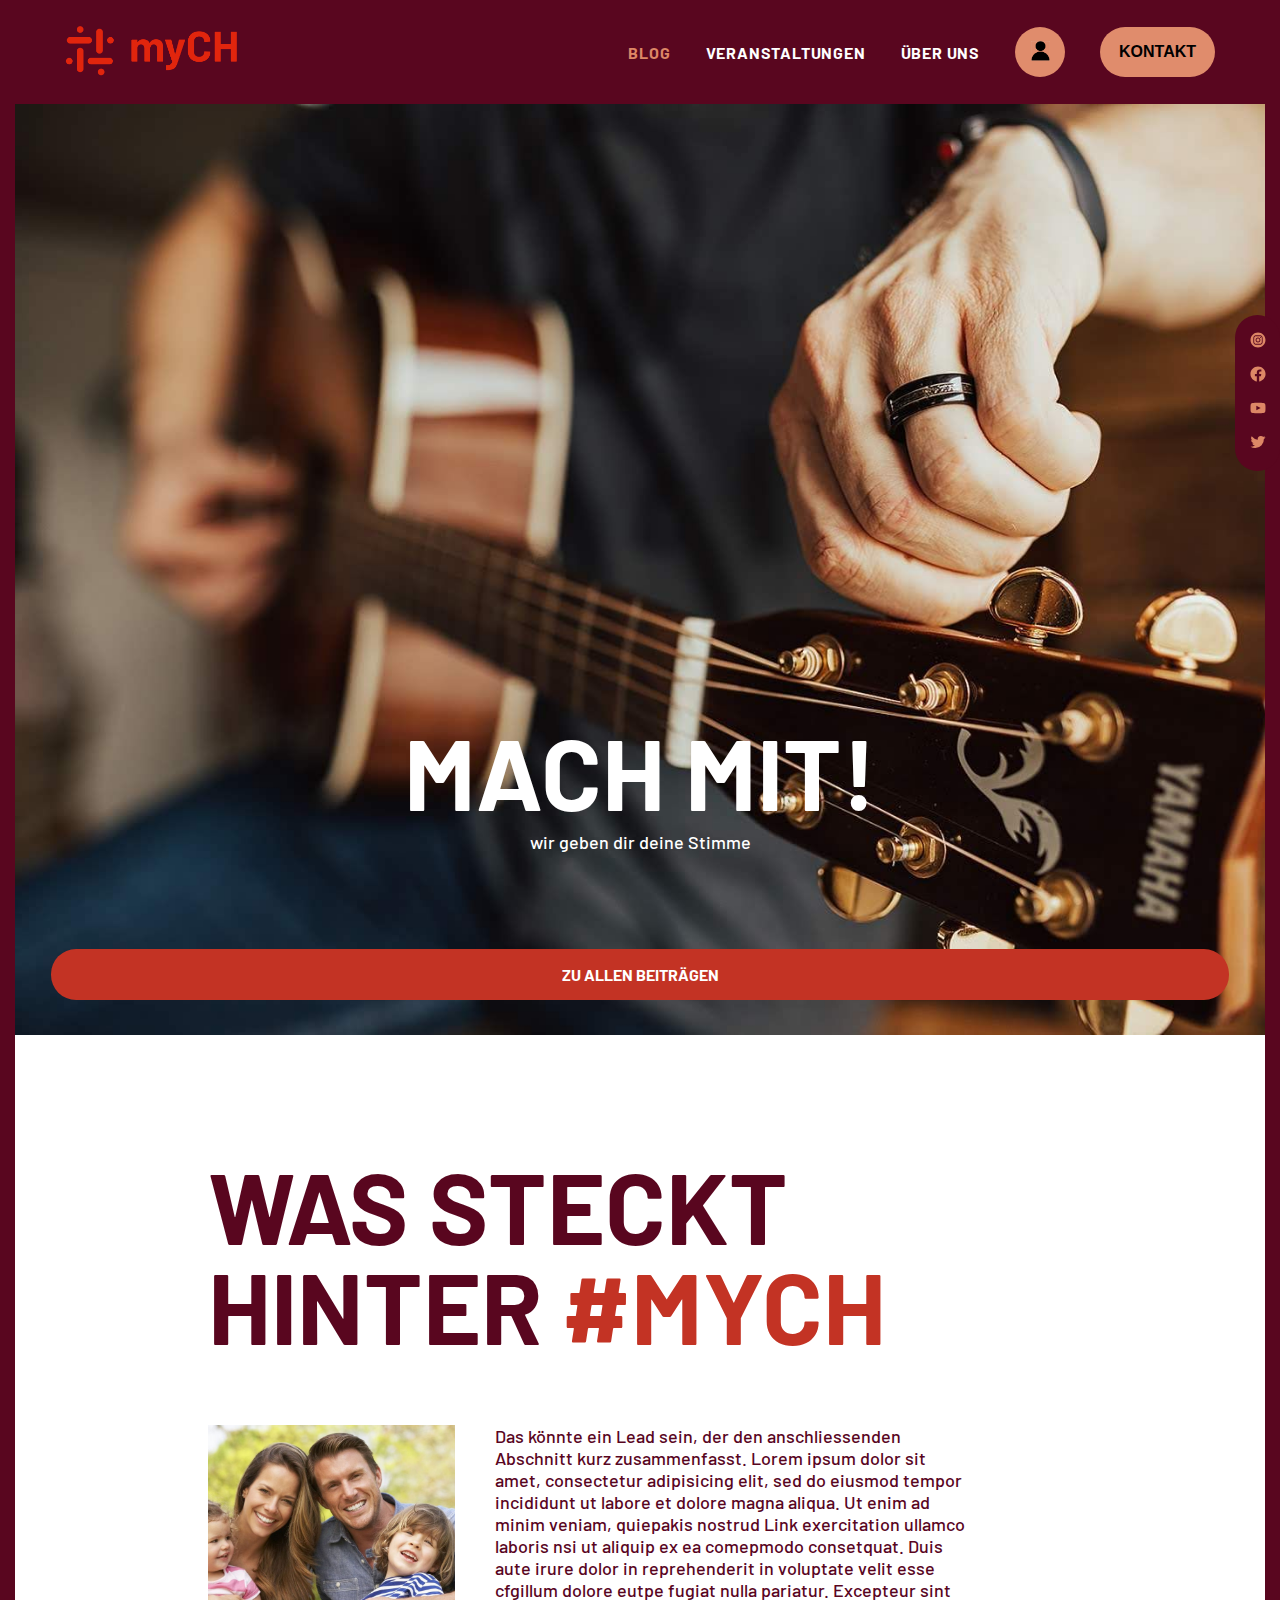
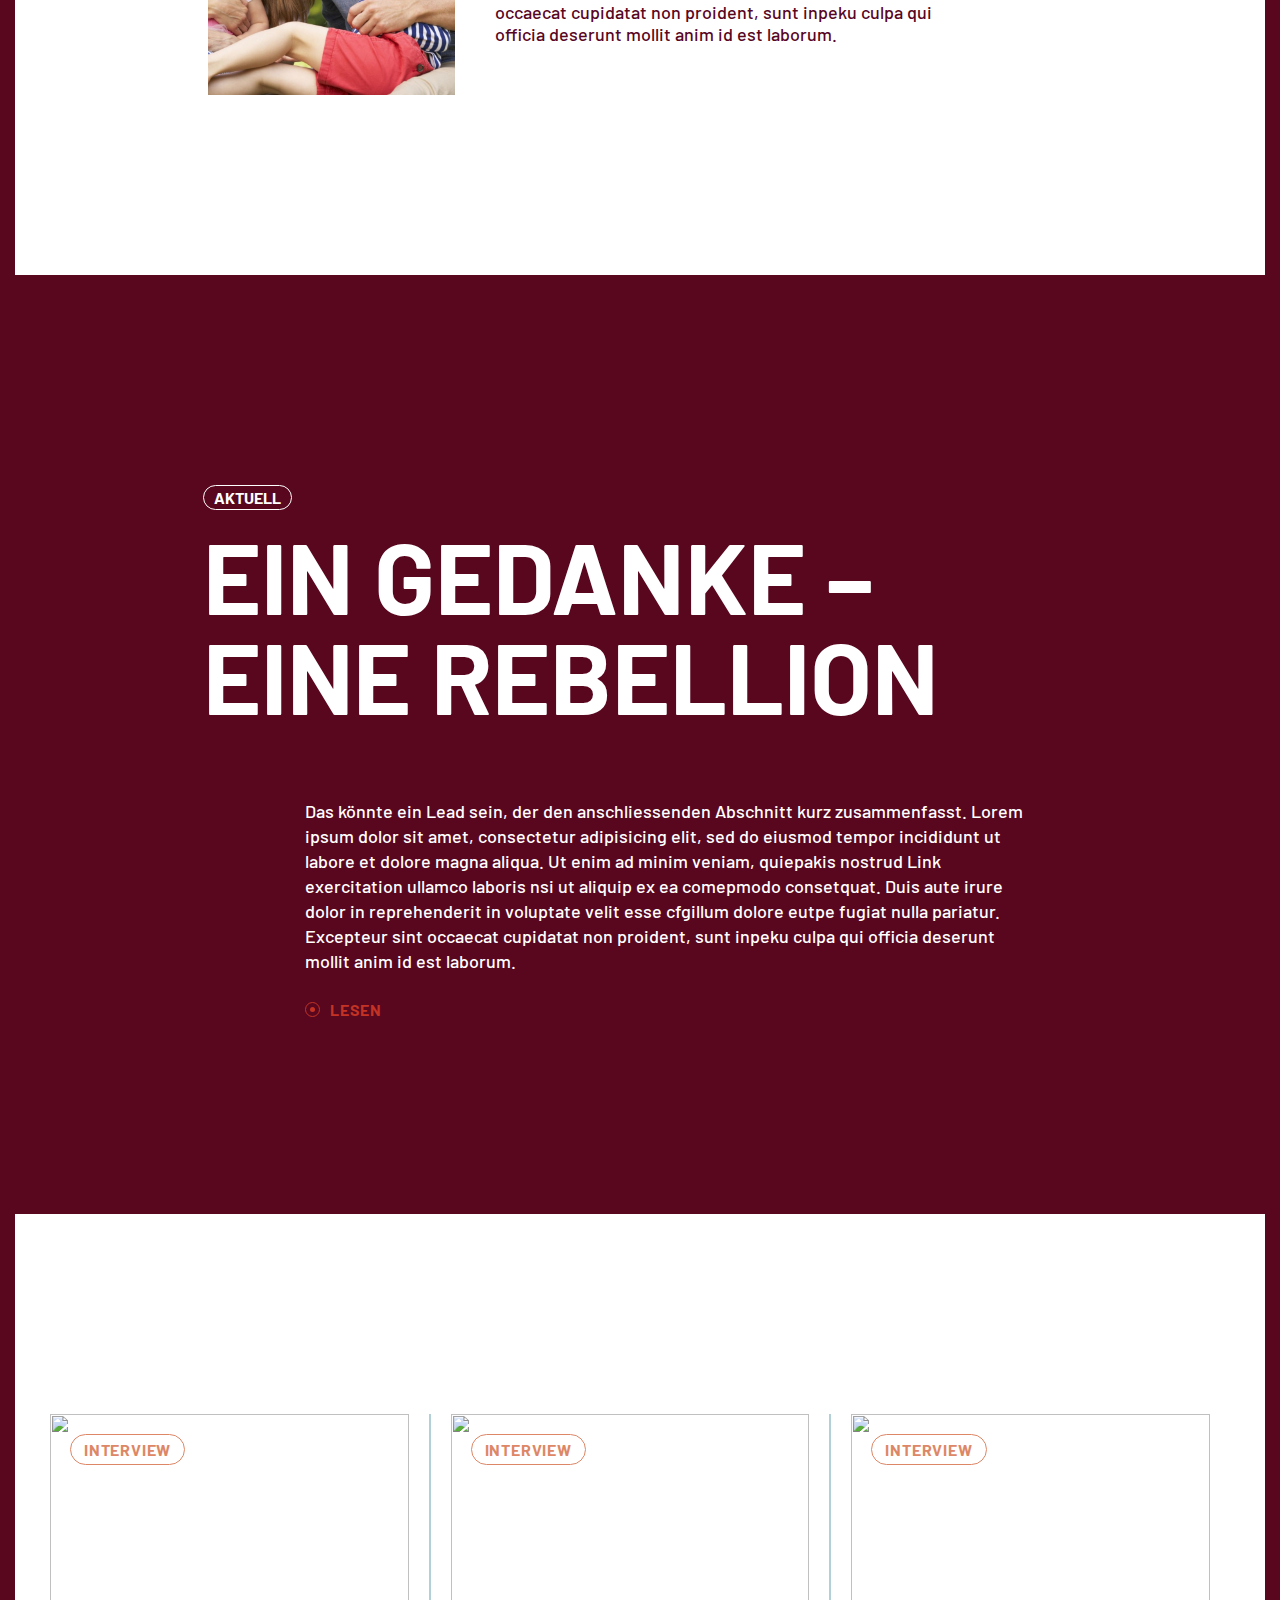
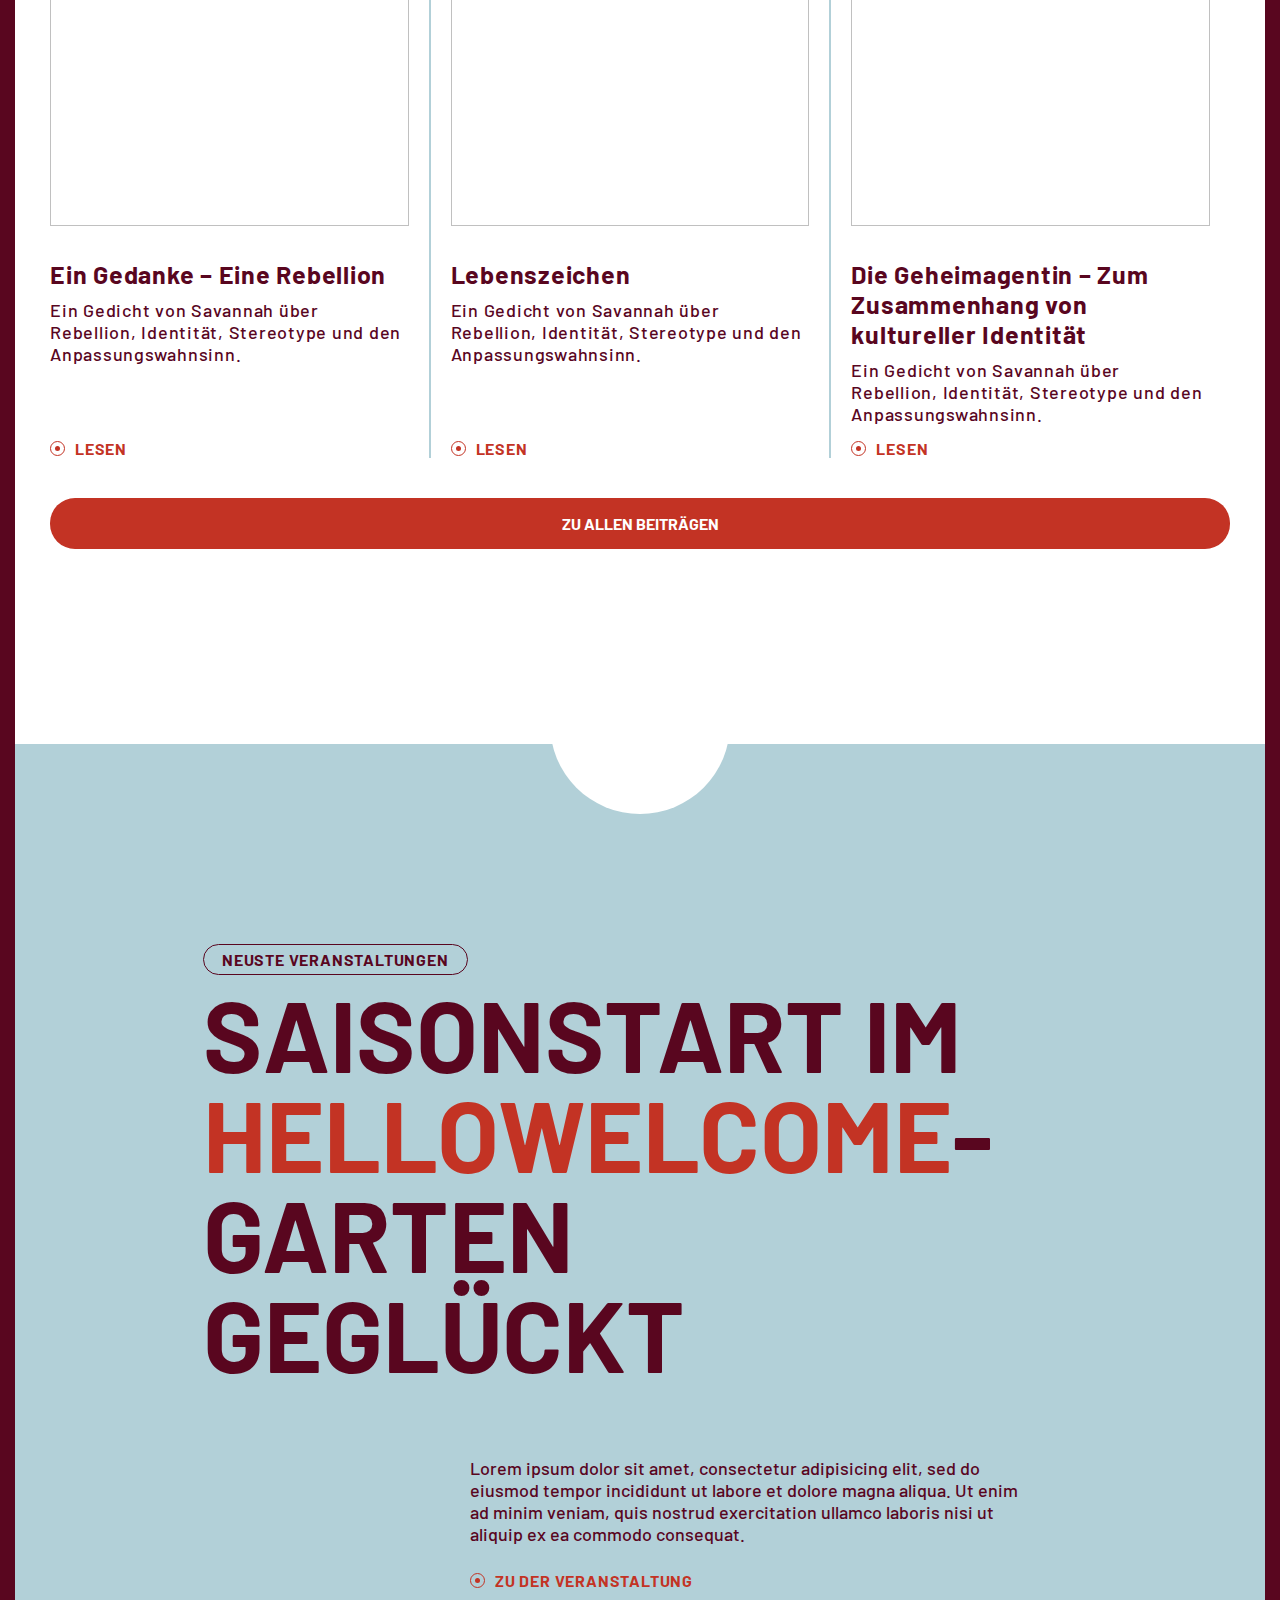
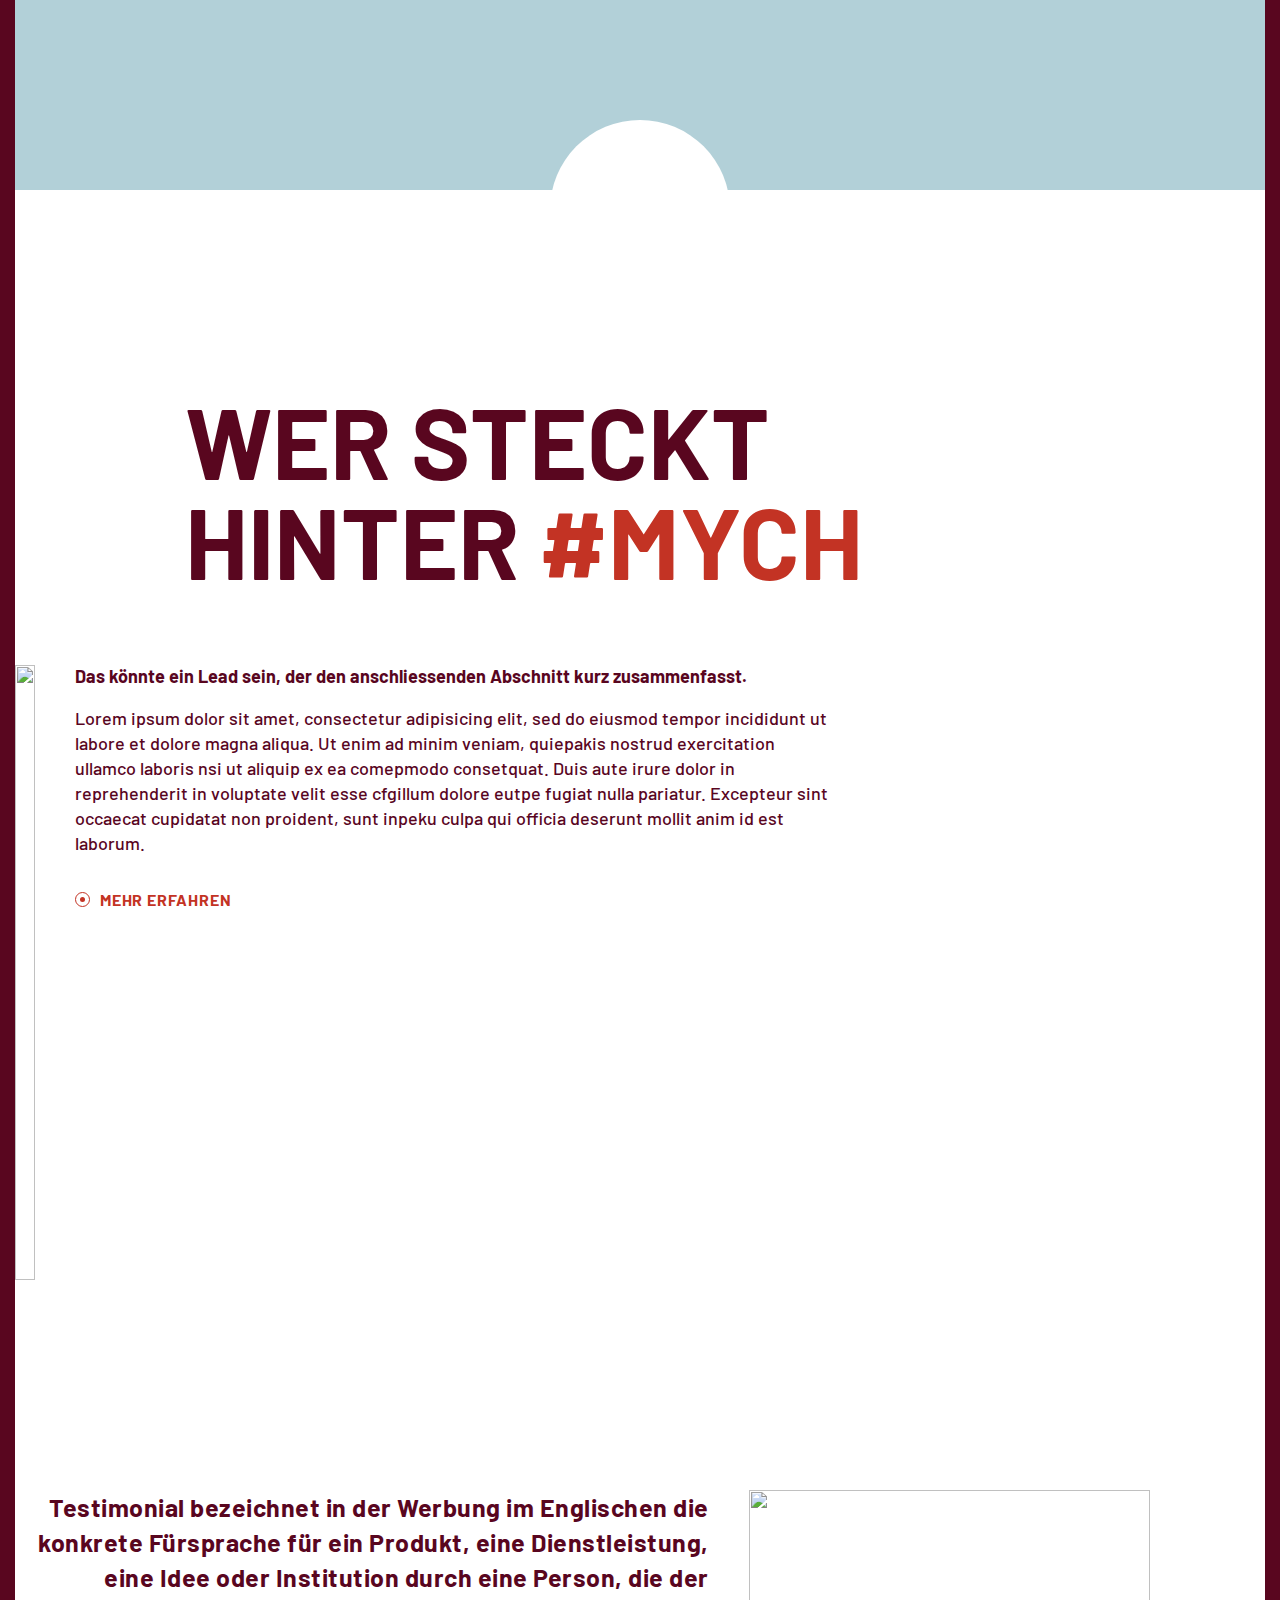
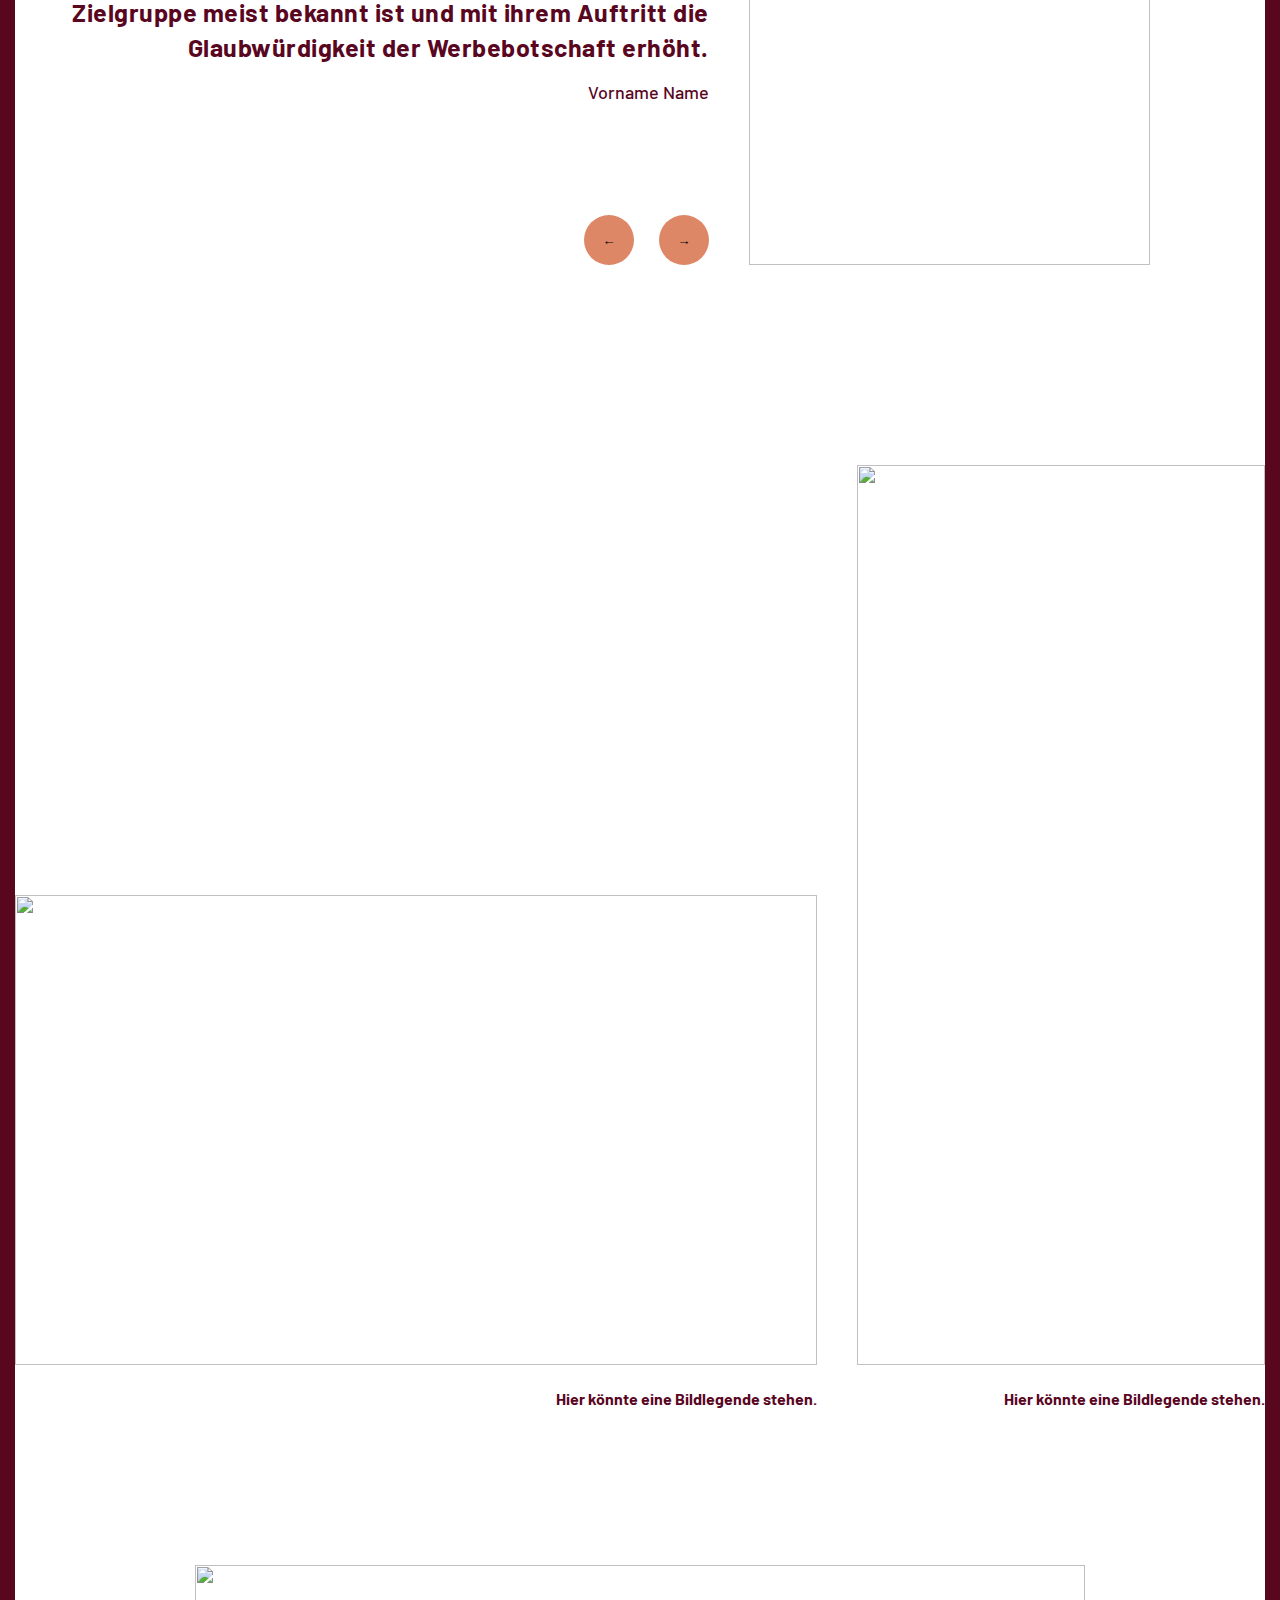
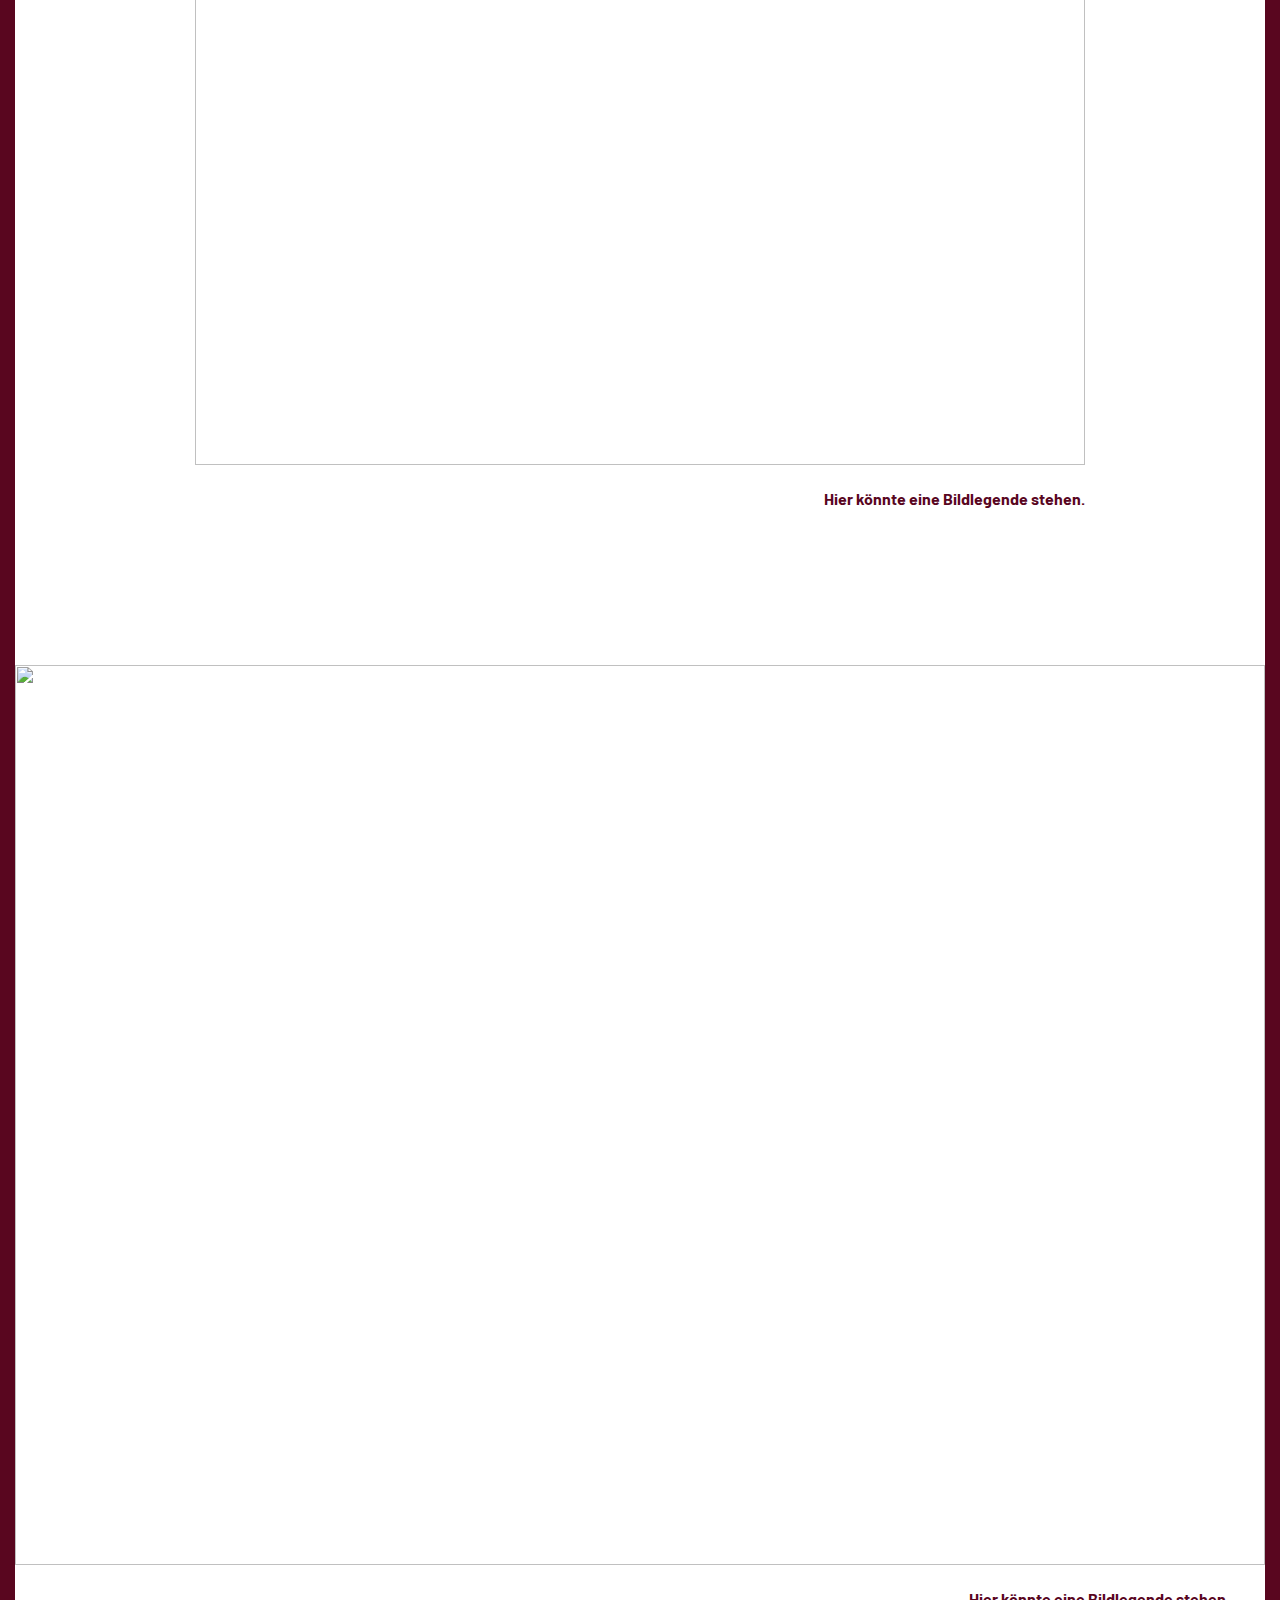
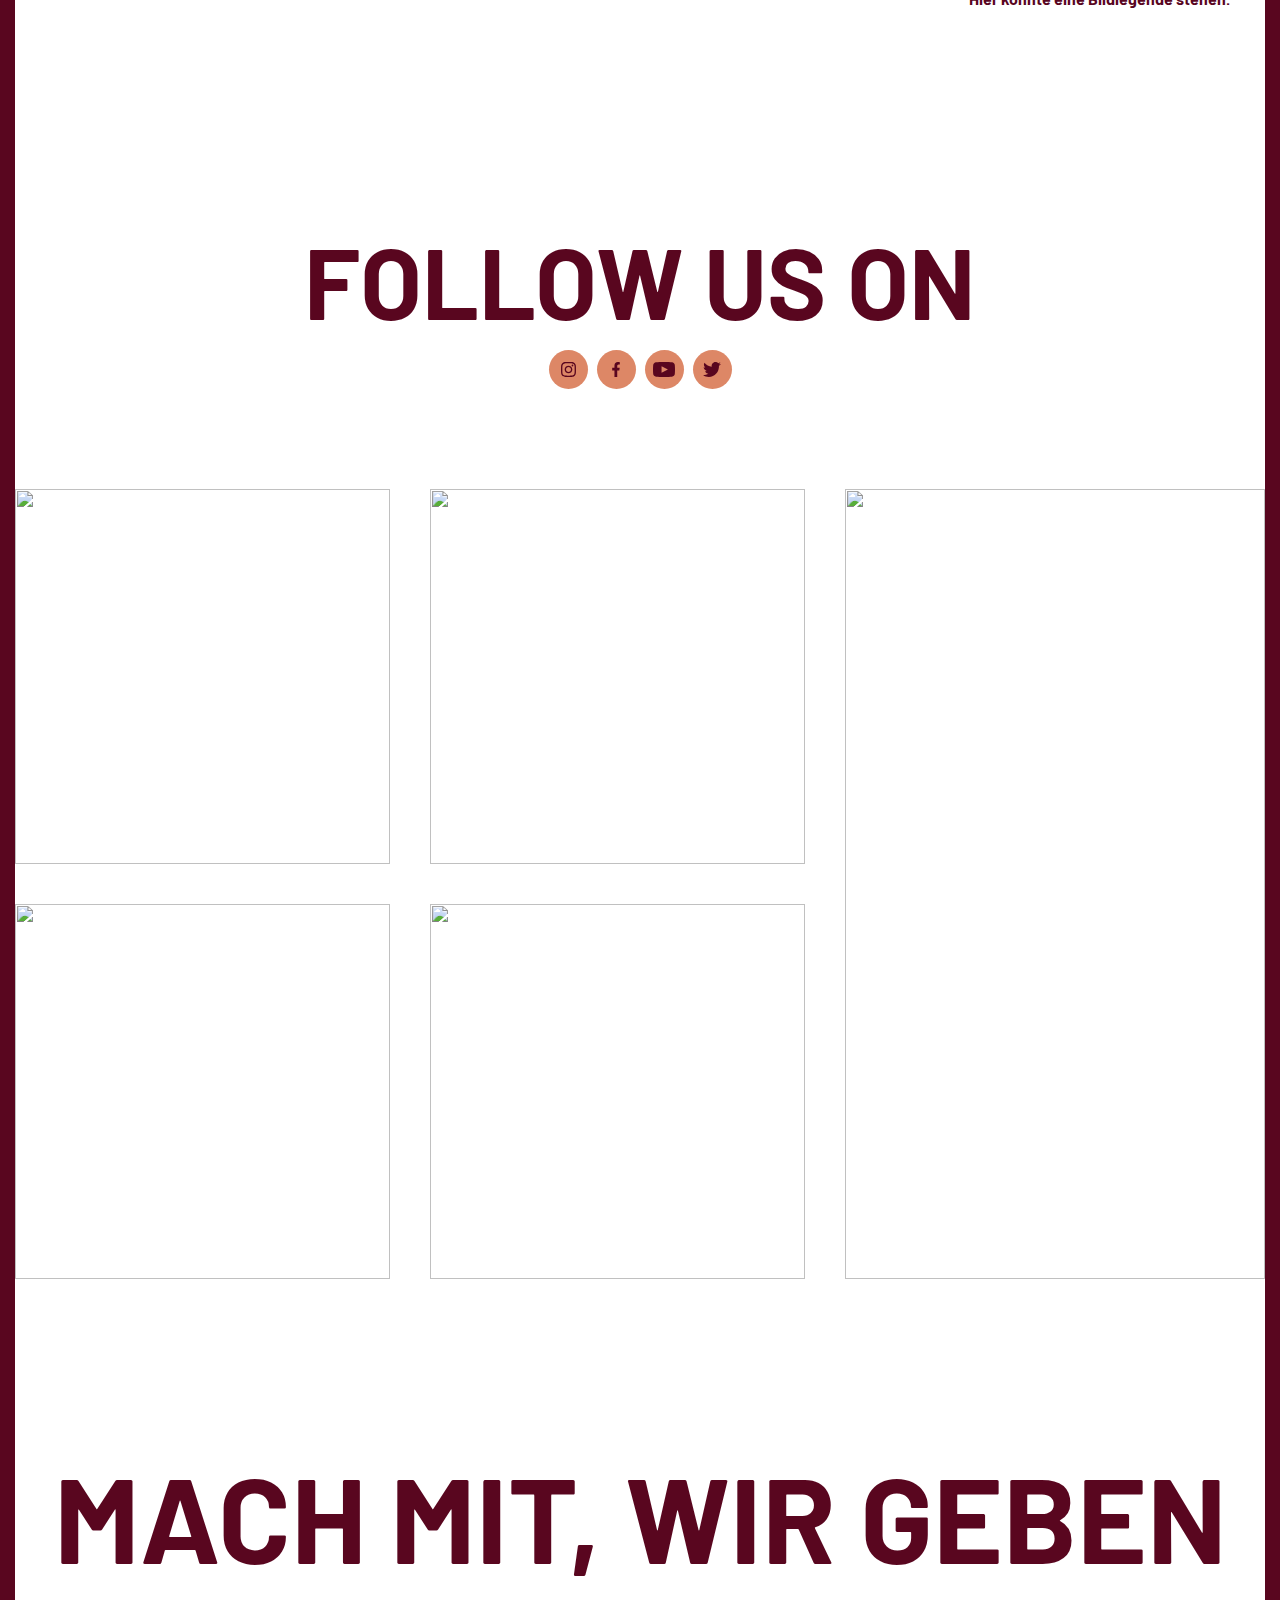
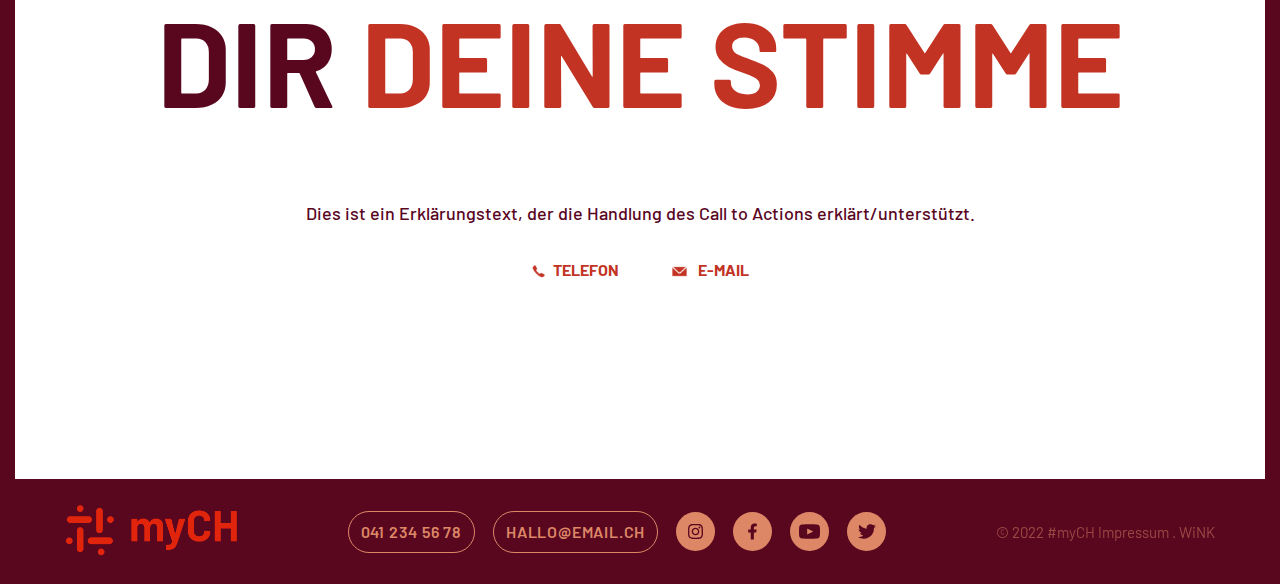
==== commit 999968ce: "feat: add video and audio js" ====
--- a/index.html
+++ b/index.html
@@ -5,7 +5,6 @@
     <meta charset="UTF-8">
     <meta http-equiv="X-UA-Compatible" content="IE=edge">
     <meta name="viewport" content="width=device-width, initial-scale=1.0">
-    <link rel="stylesheet" href="https://cdn.jsdelivr.net/npm/swiper@8/swiper-bundle.min.css"/>
     <link rel="icon" href="assets/images/favicon.png">
     <link rel="stylesheet" href="css/styles.min.css">
     <title>myCH - Home Page</title>
@@ -199,7 +198,7 @@
                     </div>
                     </div>
 
-                    <!-- <div class="photos__second-block">
+                    <div class="photos__second-block">
                         <div class="photos__user-feedback">
                             <p class="photos__user-text">Testimonial bezeichnet in der Werbung im Englischen die konkrete Fürsprache für ein Produkt, eine Dienstleistung, eine Idee oder Institution durch eine Person, die der Zielgruppe meist bekannt ist und mit ihrem Auftritt die Glaubwürdigkeit der Werbebotschaft erhöht.</p>
                             <h5 class="photos__name">Vorname Name</h5>
@@ -214,47 +213,6 @@
                             <img src="https://images.unsplash.com/photo-1554080353-a576cf803bda?ixlib=rb-4.0.3&ixid=MnwxMjA3fDB8MHxzZWFyY2h8NHx8cGhvdG98ZW58MHx8MHx8&w=1000&q=80" alt="">
                             <span class="photos__number">01 / 04</span>
                         </div>
-                    </div> -->
-
-                    <!-- Swiper -->
-                    <div class="swiper mySwiper">
-                        <div class="swiper-wrapper">
-                            <div class="swiper-slide">
-                                <div class="photos__second-block">
-                                    <div class="photos__user-feedback">
-                                        <p class="photos__user-text">Testimonial bezeichnet in der Werbung im Englischen die konkrete Fürsprache für ein Produkt, eine Dienstleistung, eine Idee oder Institution durch eine Person, die der Zielgruppe meist bekannt ist und mit ihrem Auftritt die Glaubwürdigkeit der Werbebotschaft erhöht.</p>
-                                        <h5 class="photos__name">Vorname Name</h5>
-
-                                        <!-- <div class="photos__button-left swiper-button-next">→</div>
-                                        <div class="photos__button-right swiper-button-prev">←</div> -->
-                                    </div>
-            
-                                    <div class="photos__img-second">
-                                        <img src="https://images.unsplash.com/photo-1554080353-a576cf803bda?ixlib=rb-4.0.3&ixid=MnwxMjA3fDB8MHxzZWFyY2h8NHx8cGhvdG98ZW58MHx8MHx8&w=1000&q=80" alt="">
-                                    </div>
-                                </div>
-                            </div>
-                            <div class="swiper-slide">
-                                <div class="photos__second-block">
-                                    <div class="photos__user-feedback">
-                                        <p class="photos__user-text">Testimonial bezeichnet in der Werbung im Englischen die konkrete Fürsprache für ein Produkt, eine Dienstleistung, eine Idee oder Institution durch eine Person, die der Zielgruppe meist bekannt ist und mit ihrem Auftritt die Glaubwürdigkeit der Werbebotschaft erhöht.</p>
-                                        <h5 class="photos__name">Vorname Name</h5>
-
-                                        <!-- <div class="photos__button-left swiper-button-next">→</div>
-                                        <div class="photos__button-right swiper-button-prev">←</div> -->
-                                    </div>
-            
-                                    <div class="photos__img-second">
-                                        <img src="https://images.unsplash.com/photo-1554080353-a576cf803bda?ixlib=rb-4.0.3&ixid=MnwxMjA3fDB8MHxzZWFyY2h8NHx8cGhvdG98ZW58MHx8MHx8&w=1000&q=80" alt="">
-                                    </div>
-                                </div>
-                            </div>
-                        </div>
-                        <div class="photos__buttons">
-                            <div class="photos__button-left swiper-button-next">→</div>
-                            <div class="photos__button-right swiper-button-prev">←</div>
-                        </div>
-                        <div class="photos__number swiper-pagination"></div>
                     </div>
 
                     <div class="photos__third-block">
@@ -356,10 +314,6 @@
             </div>
         </div>
     </footer>
-
-    <!-- Scripts -->
-    <script src="https://cdn.jsdelivr.net/npm/swiper@8/swiper-bundle.min.js"></script>
-    <script src="js/script.js"></script>
 </body>
 
 </html>
--- a/css/styles.min.css
+++ b/css/styles.min.css
@@ -1 +1 @@
-@import url("https://fonts.googleapis.com/css2?family=Barlow:wght@500;700&display=swap");.banner__inner{background-image:url("../assets/images/banner.jpg");background-repeat:no-repeat;-webkit-background-size:cover;background-size:cover;padding:607px 0 35px 0}.banner__title--subtitle{text-align:center}.banner__title{font-family:'Barlow', sans-serif;font-style:normal;font-weight:700;font-size:150px;color:#59061F;text-transform:uppercase;letter-spacing:0;color:#fff}.banner__subtitle{font-family:"Barlow",sans-serif;font-weight:500;font-style:normal;font-size:18px;color:#fff;margin:0 0 96px 0}.banner__button{padding:0 36px}.banner__link{color:#fff;background-color:#C33324;text-decoration:none;text-align:center;padding:16px 0;-webkit-border-radius:25px;border-radius:25px;width:100%;display:block;font-family:"Barlow",sans-serif;font-weight:700;font-style:normal;font-size:16px}.about__inner{background-color:#fff;padding:155px 345px 201px 339px}.about__title{font-family:'Barlow', sans-serif;font-style:normal;font-weight:700;font-size:150px;color:#59061F;text-transform:uppercase;letter-spacing:0;max-width:1014px;line-height:150px}.about__title .about-has{color:#C33324}.about__photo-text{max-width:1045px;display:-webkit-box;display:-webkit-flex;display:-ms-flexbox;display:flex;-webkit-box-pack:justify;-webkit-justify-content:space-between;-ms-flex-pack:justify;justify-content:space-between;margin-left:auto;margin-top:70px;position:relative}.about__photo{max-width:270px;height:270px}.about .about-img{font-weight:400}.about__prg{font-family:'Barlow', sans-serif;font-style:normal;font-weight:500;font-size:18px;color:#59061F;color:#fff;font-size:14px}.about__img{width:100%;height:100%;-o-object-fit:cover;object-fit:cover}.about__text{font-family:'Barlow', sans-serif;font-style:normal;font-weight:500;font-size:18px;color:#59061F;width:735px;margin:0 0 0 40px}.information__inner{background-image:url("../assets/images/mountine.jpg");background-repeat:no-repeat;-webkit-background-size:cover;background-size:cover;padding:200px 345px 200px 338px;position:relative}.information__aktuell{border:1.5px solid;border-color:#fff;-webkit-border-radius:26px;border-radius:26px;color:#fff;padding:5px 13px;font-family:"Barlow",sans-serif;font-weight:700;font-size:16px;font-style:normal;text-transform:uppercase;width:-webkit-max-content;width:-moz-max-content;width:max-content}.information__title{font-family:"Barlow",sans-serif;font-weight:700;font-size:120px;font-style:normal;color:#fff;line-height:120px;padding:15px 100px 74px 0}.information__prg-block{max-width:735px;margin-left:auto}.information__prg{font-family:"Barlow",sans-serif;font-weight:500;font-size:18px;font-style:normal;color:#fff;line-height:25px;padding:0 0 26px 0}.information__lesen{font-family:"Barlow",sans-serif;font-weight:700;font-style:normal;font-size:16px;letter-spacing:0.8px;text-transform:uppercase;position:relative}.information__lesen::after{content:'';display:block;width:15px;height:15px;border:1px solid #c33324;-webkit-border-radius:50%;border-radius:50%;position:absolute;left:0;top:-webkit-calc(50% - 7.9px);top:calc(50% - 7.9px)}.information__lesen::before{width:5px;height:5px;background-color:#C33324;-webkit-border-radius:50%;border-radius:50%;content:'';display:block;position:absolute;left:5px;top:-webkit-calc(50% - 2.9px);top:calc(50% - 2.9px)}.information__lesen a{text-decoration:none;color:#C33324;margin:0 0 0 25px}.blogs__inner{background-color:#fff;padding:200px 35px 195px 35px}.blogs__all-bloks{display:-webkit-box;display:-webkit-flex;display:-ms-flexbox;display:flex;-webkit-box-pack:justify;-webkit-justify-content:space-between;-ms-flex-pack:justify;justify-content:space-between}.blogs__block{max-width:580px;position:relative}.blogs__block:first-child{padding:0 20px 0 0}.blogs__block+.blogs__block{margin:0 20px 0 0;padding:0 0 0 20px;border-left:#B2D0D8 solid 2px}.blogs__img{max-width:580px;height:580px}.blogs__img img{width:100%;height:100%;-o-object-fit:cover;object-fit:cover}.blogs__interview{border:#DD8766 solid 1px;-webkit-border-radius:26px;border-radius:26px;max-width:-webkit-max-content;max-width:-moz-max-content;max-width:max-content;text-transform:uppercase;padding:5px 13px;font-family:"Barlow",sans-serif;font-weight:700;font-size:16px;font-style:normal;color:#DD8766;position:absolute;top:20px;margin-left:20px;letter-spacing:0.8px}.blogs__title{font-family:"Barlow",sans-serif;font-weight:700;font-size:25px;font-style:normal;color:#59061F;letter-spacing:0.75px;margin-top:33px}.blogs__prg{font-family:"Barlow",sans-serif;font-weight:500;font-size:18px;font-style:normal;color:#59061F;letter-spacing:0.75px;margin:10px 0 33px 0}.blogs__lesen{font-family:"Barlow",sans-serif;font-weight:700;font-style:normal;font-size:16px;letter-spacing:0.8px;text-transform:uppercase;position:relative;position:absolute;bottom:0}.blogs__lesen::after{content:'';display:block;width:15px;height:15px;border:1px solid #c33324;-webkit-border-radius:50%;border-radius:50%;position:absolute;left:0;top:-webkit-calc(50% - 7.9px);top:calc(50% - 7.9px)}.blogs__lesen::before{width:5px;height:5px;background-color:#C33324;-webkit-border-radius:50%;border-radius:50%;content:'';display:block;position:absolute;left:5px;top:-webkit-calc(50% - 2.9px);top:calc(50% - 2.9px)}.blogs__lesen a{text-decoration:none;color:#C33324;margin:0 0 0 25px}.blogs__button{margin:40px 0 0 0}.blogs__link{color:#fff;background-color:#C33324;text-decoration:none;text-align:center;padding:16px 0;-webkit-border-radius:25px;border-radius:25px;width:100%;display:block;font-family:"Barlow",sans-serif;font-weight:700;font-style:normal;font-size:16px}.events__inner{background-color:#B2D0D8;padding:200px 345px;position:relative}.events__white-sircle-one{width:180px;height:180px;background-color:#fff;-webkit-border-radius:50%;border-radius:50%;position:absolute;top:-110px;left:0;right:0;margin-left:auto;margin-right:auto}.events__white-sircle-two{width:180px;height:180px;background-color:#fff;-webkit-border-radius:50%;border-radius:50%;position:absolute;bottom:-110px;left:0;right:0;margin-left:auto;margin-right:auto}.events__last-events{border:#59061F 1px solid;-webkit-border-radius:26px;border-radius:26px;width:-webkit-max-content;width:-moz-max-content;width:max-content;font-family:"Barlow",sans-serif;font-weight:700;font-size:16px;font-style:normal;color:#59061F;padding:5px 18px;letter-spacing:0.8px}.events__title{font-family:"Barlow",sans-serif;font-weight:700;font-size:120px;font-style:normal;color:#59061F;line-height:120px;padding:8px 0 74px 0}.events__hello{color:#C33324}.events__prg-link{max-width:570px;margin-left:auto}.events__prg{font-family:"Barlow",sans-serif;font-weight:500;font-size:18px;font-style:normal;color:#59061F;max-width:580px;padding:0 0 26px 0}.events__zuder{font-family:"Barlow",sans-serif;font-weight:700;font-style:normal;font-size:16px;letter-spacing:0.8px;text-transform:uppercase;position:relative}.events__zuder::after{content:'';display:block;width:15px;height:15px;border:1px solid #c33324;-webkit-border-radius:50%;border-radius:50%;position:absolute;left:0;top:-webkit-calc(50% - 7.9px);top:calc(50% - 7.9px)}.events__zuder::before{width:5px;height:5px;background-color:#C33324;-webkit-border-radius:50%;border-radius:50%;content:'';display:block;position:absolute;left:5px;top:-webkit-calc(50% - 2.9px);top:calc(50% - 2.9px)}.events__zuder a{text-decoration:none;color:#C33324;margin:0 0 0 25px}.photos__inner{background-color:#fff;padding:200px 0 0 0}.photos__title{font-family:"Barlow",sans-serif;font-weight:700;font-size:120px;font-style:normal;color:#59061F;line-height:120px;max-width:820px;margin:0 260px 75px auto}.photos__first-block{display:-webkit-box;display:-webkit-flex;display:-ms-flexbox;display:flex}.photos__second-block{display:-webkit-box;display:-webkit-flex;display:-ms-flexbox;display:flex;position:relative;-webkit-box-pack:end;-webkit-justify-content:end;-ms-flex-pack:end;justify-content:end;padding:0 345px 0 0;margin-top:210px}.photos .swiper{width:100%;height:100%}.photos .swiper-slide{text-align:center;font-size:18px;background:#fff;display:-webkit-box;display:-ms-flexbox;display:-webkit-flex;display:flex;-webkit-box-pack:center;-webkit-justify-content:center;-ms-flex-pack:center;justify-content:center;-webkit-box-align:center;-webkit-align-items:center;-ms-flex-align:center;align-items:center}.photos .swiper-slide img{display:block;width:100%;height:100%;-o-object-fit:cover;object-fit:cover;position:relative}.photos .swiper-button-next{color:#000;left:800px;top:auto;-webkit-transform:translate(0, -55px);-ms-transform:translate(0, -55px);transform:translate(0, -55px);z-index:99}.photos .swiper-button-prev{color:#000;left:700px;top:auto;margin:0;-webkit-transform:translate(0, -55px);-ms-transform:translate(0, -55px);transform:translate(0, -55px);z-index:99}.photos .swiper-button-next::after{content:none}.photos .swiper-button-prev::after{content:none}.photos__third-block{display:-webkit-box;display:-webkit-flex;display:-ms-flexbox;display:flex;-webkit-box-pack:justify;-webkit-justify-content:space-between;-ms-flex-pack:justify;justify-content:space-between;-webkit-box-align:end;-webkit-align-items:flex-end;-ms-flex-align:end;align-items:flex-end;margin-top:200px}.photos__foutrth-block{display:-webkit-box;display:-webkit-flex;display:-ms-flexbox;display:flex;-webkit-box-pack:center;-webkit-justify-content:center;-ms-flex-pack:center;justify-content:center;margin-top:200px}.photos__fifth-block{height:1080px;margin-top:200px}.photos__fifth-block img{width:100%;height:100%;-o-object-fit:cover;object-fit:cover}.photos__sixth-block{margin-top:265px}.photos__mych{color:#C33324}.photos__img-first{max-width:1095px;height:1095px}.photos__img-first img{width:100%;height:100%;-o-object-fit:cover;object-fit:cover}.photos__info{max-width:755px;margin:0 0 0 40px}.photos__title-info{font-family:"Barlow",sans-serif;font-weight:700;font-size:18px;font-style:normal;color:#59061F}.photos__prg{font-family:"Barlow",sans-serif;font-weight:500;font-size:18px;font-style:normal;color:#59061F;line-height:25px;margin:19px 0 34px 0}.photos__mehr{font-family:"Barlow",sans-serif;font-weight:700;font-style:normal;font-size:16px;letter-spacing:0.8px;text-transform:uppercase;position:relative}.photos__mehr::after{content:'';display:block;width:15px;height:15px;border:1px solid #c33324;-webkit-border-radius:50%;border-radius:50%;position:absolute;left:0;top:-webkit-calc(50% - 7.9px);top:calc(50% - 7.9px)}.photos__mehr::before{width:5px;height:5px;background-color:#C33324;-webkit-border-radius:50%;border-radius:50%;content:'';display:block;position:absolute;left:5px;top:-webkit-calc(50% - 2.9px);top:calc(50% - 2.9px)}.photos__mehr a{text-decoration:none;color:#C33324;margin:0 0 0 25px}.photos__user-feedback{max-width:735px;margin:0 40px 0 0}.photos__user-text{font-family:"Barlow",sans-serif;font-weight:700;font-size:25px;font-style:normal;color:#59061F;line-height:35px;letter-spacing:0.5px;text-align:end;max-width:735px}.photos__name{font-family:"Barlow",sans-serif;font-weight:500;font-size:18px;font-style:normal;color:#59061F;line-height:25px;text-align:end;margin:15px 0 160px 0}.photos__buttons{display:-webkit-box;display:-webkit-flex;display:-ms-flexbox;display:flex;-webkit-box-pack:end;-webkit-justify-content:end;-ms-flex-pack:end;justify-content:end}.photos__button-left{width:50px;height:50px;background-color:#DD8766;border:0;-webkit-border-radius:50%;border-radius:50%;font-weight:700;display:-webkit-box;display:-webkit-flex;display:-ms-flexbox;display:flex;-webkit-box-align:center;-webkit-align-items:center;-ms-flex-align:center;align-items:center;-webkit-box-pack:center;-webkit-justify-content:center;-ms-flex-pack:center;justify-content:center;margin:0 25px 0 0;cursor:pointer}.photos__button-right{width:50px;height:50px;background-color:#DD8766;border:0;-webkit-border-radius:50%;border-radius:50%;font-weight:700;display:-webkit-box;display:-webkit-flex;display:-ms-flexbox;display:flex;-webkit-box-align:center;-webkit-align-items:center;-ms-flex-align:center;align-items:center;-webkit-box-pack:center;-webkit-justify-content:center;-ms-flex-pack:center;justify-content:center;cursor:pointer}.photos__img-second{width:425px;height:425px;position:relative}.photos__img-second img{width:100%;height:100%;-o-object-fit:cover;object-fit:cover}.photos__number{font-family:"Barlow",sans-serif;font-weight:700;font-size:16px;font-style:normal;line-height:30px;letter-spacing:0.8px;position:absolute;left:45px;bottom:0;color:#fff}.photos__img-text-first{width:1080px;height:609px}.photos__img-text-first img{width:100%;height:100%;-o-object-fit:cover;object-fit:cover}.photos__img-text-second{width:609px;height:1080px}.photos__img-text-second img{width:100%;height:100%;-o-object-fit:cover;object-fit:cover}.photos__img-text-fourth{width:890px;height:500px}.photos__img-text-fourth img{width:100%;height:100%;-o-object-fit:cover;object-fit:cover}.photos__text-first{font-family:"Barlow",sans-serif;font-weight:700;font-size:16px;font-style:normal;color:#59061F;line-height:25px;margin:17px 0 0 0;text-align:end}.photos__text-second{font-family:"Barlow",sans-serif;font-weight:700;font-size:16px;font-style:normal;color:#59061F;line-height:25px;margin:17px 0 0 0;text-align:end}.photos__text-fourth{font-family:"Barlow",sans-serif;font-weight:700;font-size:16px;font-style:normal;color:#59061F;line-height:25px;margin:17px 0 0 0;text-align:end}.photos__text-fifth{font-family:"Barlow",sans-serif;font-weight:700;font-size:16px;font-style:normal;color:#59061F;line-height:25px;margin:17px 35px 0 0;text-align:end}.photos__title-sixth{font-family:"Barlow",sans-serif;font-weight:700;font-size:120px;font-style:normal;color:#59061F;text-align:center}.photos__social{display:-webkit-box;display:-webkit-flex;display:-ms-flexbox;display:flex;-webkit-box-pack:center;-webkit-justify-content:center;-ms-flex-pack:center;justify-content:center;margin-top:20px}.photos__social-link{background-color:#DD8766;width:39px;height:39px;padding:12px 0;-webkit-border-radius:100px;border-radius:100px;text-align:center}.photos__social-link img{width:auto;height:15px}.photos__social-link+.photos__social-link{margin-left:9px}.photos__block-imgs{display:-webkit-box;display:-webkit-flex;display:-ms-flexbox;display:flex;-webkit-box-pack:center;-webkit-justify-content:center;-ms-flex-pack:center;justify-content:center;margin:100px 0 0 0}.photos__block-img{display:-webkit-box;display:-webkit-flex;display:-ms-flexbox;display:flex}.photos__block-img+.photos__block-img{margin-top:40px}.photos__img-inner{max-width:425px;height:425px}.photos__img-inner img{width:100%;height:100%;-o-object-fit:cover;object-fit:cover}.photos__img-inner+.photos__img-inner{margin-left:40px}.photos__second-imgs{width:580px;height:890px;margin:0 0 0 40px}.photos__second-imgs img{width:100%;height:100%;-o-object-fit:cover;object-fit:cover}@media screen and (max-width: 1440.98px){.banner__title{font-size:100px}.about__inner{padding:120px 300px 180px 193px}.about__title{font-size:100px;line-height:100px}.information__inner{padding:210px 225px 195px 188px}.information__title{font-size:100px;line-height:100px}.information__aktuell{padding:2px 10px}.blogs__img{max-width:412px;height:412px}.events__inner{padding:200px 225px 200px 188px}.events__title{font-size:100px;line-height:100px}.photos .swiper-button-next{left:735px}.photos .swiper-button-prev{left:655px}.photos__number{left:160px}.photos__second-block{padding:0 115px 0 0}.photos__title{font-size:100px;line-height:100px}.photos__img-first{height:615px}.photos__img-second{height:375px}.photos__name{margin:15px 0 110px 0}.photos__img-text-first{width:907px;height:470px}.photos__img-text-second{width:462px;height:900px;margin:0 0 0 40px}.photos__fifth-block{height:900px}.photos__img-inner{width:375px;height:375px}.photos__second-imgs{height:790px}.photos__title-sixth{font-size:100px;line-height:100px}}@media screen and (max-width: 1755.98px){.photos .swiper-button-next{left:775px}.photos .swiper-button-prev{left:685px}.photos__number{left:160px}}@media screen and (max-width: 1690.98px){.photos .swiper-button-next{left:740px}.photos .swiper-button-prev{left:655px}.photos__number{left:160px}}@media screen and (max-width: 1630.98px){.photos .swiper-button-next{left:710px}.photos .swiper-button-prev{left:625px}.photos__number{left:160px}}@media screen and (max-width: 1570.98px){.photos .swiper-button-next{left:685px}.photos .swiper-button-prev{left:600px}.photos__number{left:160px}}@media screen and (max-width: 1515.98px){.photos .swiper-button-next{left:645px}.photos .swiper-button-prev{left:560px}.photos__number{left:160px}}@media screen and (max-width: 1455.98px){.photos .swiper-button-next{left:600px}.photos .swiper-button-prev{left:520px}.photos__number{left:160px}}@media screen and (max-width: 1385.98px){.photos .swiper-button-next{left:700px}.photos .swiper-button-prev{left:600px}.photos__number{left:160px}}@media screen and (max-width: 1366.98px){.photos .swiper-button-next{left:690px}.photos .swiper-button-prev{left:610px}.photos__number{left:160px}}@media screen and (max-width: 1290.98px){.photos .swiper-button-next{left:645px}.photos .swiper-button-prev{left:550px}.photos__number{left:160px}}@media screen and (max-width: 1220.98px){.photos .swiper-button-next{left:600px}.photos .swiper-button-prev{left:515px}.photos__number{left:160px}}@media screen and (max-width: 1150.98px){.photos .swiper-button-next{left:560px}.photos .swiper-button-prev{left:470px}.photos__number{left:160px}}@media screen and (max-width: 1090.98px){.photos .swiper-button-next{left:520px}.photos .swiper-button-prev{left:430px}.photos__number{left:160px}}@media screen and (max-width: 1030.98px){.photos .swiper-button-next{left:485px}.photos .swiper-button-prev{left:400px}.photos__number{left:160px}}@media screen and (max-width: 1000.98px){.banner__title{font-size:80px}.banner__subtitle{font-size:16px}.banner__link{font-size:14px;padding:14px 0}.about__inner{padding:80px 135px 80px 135px}.about__title{font-size:80px;line-height:80px}.about__text{font-size:16px}.information__inner{padding:100px 31px 75px 135px}.information__title{font-size:80px;line-height:80px}.information__aktuell{padding:2px 10px}.information__prg{font-size:16px}.information__lesen{font-size:14px}.blogs__inner{padding:100px 20px 100px 20px}.blogs__title{font-size:18px}.blogs__prg{font-size:16px}.blogs__block:last-child{margin:0}.blogs__img{max-width:282px;height:282px}.blogs__interview{padding:2px 9px;font-size:12px}.blogs__link{font-size:14px;padding:14px}.events__inner{padding:130px 31px 130px 135px}.events__title{font-size:80px;line-height:80px}.events__last-events{padding:2px 10px}.events__prg{font-size:16px}.events__zuder{font-size:14px}.events__white-sircle-one{width:140px;height:140px;top:-80px}.events__white-sircle-two{width:140px;height:140px;bottom:-80px}.photos__inner{padding:100px 0 0 0}.photos__second-block{padding:0 60px 0 0}.photos__user-text{font-size:18px;line-height:25px}.photos__name{font-size:16px;margin:15px 0 160px 0}.photos__title{font-size:100px;line-height:100px;margin:0 0 75px auto}.photos__number{position:absolute;left:15px;bottom:0}.photos__info{max-width:500px}.photos__img-first{height:430px}.photos__prg{font-size:16px}.photos__mehr{font-size:14px}.photos__img-second{height:318px}.photos__name{margin:15px 0 100px 0}.photos__img-text-first{width:907px;height:341px}.photos__img-text-second{width:462px;height:625px;margin:0 0 0 40px}.photos__img-text-fourth{width:605px;height:350px}.photos__fifth-block{height:700px}.photos__sixth-block{margin-top:185px}.photos__img-inner{width:270px;height:270px}.photos__second-imgs{height:580px}.photos__social-link{width:28px;height:28px;padding:6px 0}.photos__social-link img{height:12px}.photos__title-sixth{font-size:80px;line-height:80px}}@media screen and (max-width: 910.98px){.photos .swiper-button-next{left:440px}.photos .swiper-button-prev{left:360px}.photos__number{left:160px}}@media screen and (max-width: 840.98px){.photos .swiper-button-next{left:400px}.photos .swiper-button-prev{left:310px}.photos__number{left:160px}}@media screen and (max-width: 780.98px){.photos .swiper-button-next{left:360px}.photos .swiper-button-prev{left:280px}.photos__number{left:160px}}@media screen and (max-width: 768.98px){.banner__title{font-size:70px}.about__title{font-size:70px;line-height:65px}.about__inner{padding:45px 30px 45px 47px}.about__photo{height:195px}.about__photo-text{display:block;margin:30px 0 0}.about__text{margin:20px 0 0;width:auto}.about__prg{font-size:12px}.information__inner{padding:68px 36px 66px 49px}.information__title{font-size:70px;line-height:65px}.information__aktuell{padding:2px 10px;font-size:12px}.information__prg{font-size:16px;width:auto}.information__lesen{font-size:14px}.blogs__inner{padding:100px 20px 100px 20px}.blogs__title{font-size:16px}.blogs__prg{font-size:14px}.blogs__lesen{font-size:14px}.blogs__img{max-width:182px;height:182px}.blogs__interview{padding:2px 9px;font-size:12px}.events__inner{padding:68px 36px 66px 49px}.events__title{font-size:70px;line-height:65px}.events__last-events{padding:2px 10px;font-size:12px}.events__prg{font-size:16px;width:auto}.events__white-sircle-one{width:100px;height:100px;top:-60px}.events__white-sircle-two{width:100px;height:100px;bottom:-60px}.photos__inner{padding:100px 0 0 0}.photos__second-block{padding:0 30px 0 0;margin-top:130px}.photos__user-text{font-size:16px;line-height:20px}.photos__name{font-size:16px;margin:15px 0 30px 0}.photos__button-left{width:30px;height:30px}.photos__button-right{width:30px;height:30px}.photos__title{font-size:70px;line-height:65px;padding:0 30px 0 47px}.photos__info{max-width:300px;margin:0 0 0 20px}.photos__img-first{height:388px}.photos__prg{font-size:16px;line-height:20px;margin:15px 0 18px 0}.photos__mehr{font-size:14px}.photos__img-second{height:222px}.photos__img-text-first{width:852px;height:249px}.photos__img-text-second{width:569px;height:496px;margin:0 0 0 20px}.photos__text-first{font-size:14px;margin:5px 0 0 0}.photos__text-second{font-size:14px;margin:5px 0 0 0}.photos__img-text-fourth{width:495px;height:274px}.photos__text-fourth{font-size:14px;margin:5px 0 0 0}.photos__third-block{margin-top:130px}.photos__foutrth-block{margin-top:130px}.photos__fifth-block{height:420px;margin-top:130px}.photos__text-fifth{font-size:14px;margin:5px 25px 0 0}.photos__sixth-block{margin-top:145px}.photos__img-inner{width:220px;height:220px}.photos__img-inner+.photos__img-inner{margin-left:20px}.photos__block-imgs{margin-top:50px}.photos__block-img+.photos__block-img{margin-top:20px}.photos__second-imgs{height:460px;margin-left:20px}.photos__social-link{width:28px;height:28px;padding:6px 0}.photos__social-link img{height:12px}.photos__title-sixth{font-size:70px;line-height:65px}}@media screen and (max-width: 706.98px){.photos .swiper-button-next{left:335px}.photos .swiper-button-prev{left:255px}.photos__number{left:160px}.photos__buttons{margin-top:20px}}@media screen and (max-width: 645.98px){.photos .swiper-button-next{left:300px}.photos .swiper-button-prev{left:220px}.photos__number{left:160px}}@media screen and (max-width: 634.98px){.blogs__inner{padding:100px 20px 100px 20px}.blogs__all-bloks{display:block}.blogs__block+.blogs__block{margin:70px 0 0 0;padding:0;border-left:0}.blogs__title{font-size:16px}.blogs__prg{font-size:14px;padding:10px 0 33px 0;margin:0}.blogs__lesen{font-size:14px;bottom:-30px}.blogs__button{margin:60px 0 0 0}.events__title{font-size:50px;line-height:50px;padding:8px 0 47px 0}.photos__inner{padding:100px 0 0 0}.photos__first-block{display:block}.photos__second-block{padding:0 30px 0 0;margin-top:100px}.photos__user-text{font-size:14px;line-height:20px}.photos__user-feedback{margin:0 20px 0 0}.photos__number{font-size:14px}.photos__name{font-size:14px;margin:5px 0}.photos__button-left{width:30px;height:30px}.photos__button-right{width:30px;height:30px}.photos__title{font-size:70px;line-height:65px;padding:0 30px 0 47px}.photos__info{max-width:100%;margin:20px 20px 0 20px}.photos__img-first{height:354px}.photos__prg{font-size:16px;line-height:20px;margin:15px 0 18px 0}.photos__mehr{font-size:14px}.photos__img-second{height:184px}.photos__img-text-first{width:753px;height:192px}.photos__img-text-second{width:569px;height:384px;margin:0 0 0 20px}.photos__text-first{font-size:14px;margin:5px 0 0 0}.photos__text-second{font-size:14px;margin:5px 0 0 0}.photos__img-text-fourth{width:439px;height:244px}.photos__text-fourth{font-size:14px;margin:5px 0 0 0}.photos__third-block{margin-top:130px}.photos__foutrth-block{margin-top:130px}.photos__fifth-block{height:360px;margin-top:130px}.photos__text-fifth{font-size:14px;margin:5px 25px 0 0}.photos__sixth-block{margin-top:115px}.photos__img-inner{width:180px;height:180px}.photos__img-inner+.photos__img-inner{margin-left:15px}.photos__block-imgs{margin-top:50px}.photos__block-img+.photos__block-img{margin-top:15px}.photos__second-imgs{height:375px;margin-left:15px}.photos__social-link{width:28px;height:28px;padding:6px 0}.photos__social-link img{height:12px}.photos__title-sixth{font-size:70px;line-height:65px}}@media screen and (max-width: 590.98px){.photos .swiper-button-next{left:280px}.photos .swiper-button-prev{left:220px}.photos__number{left:160px}.photos__buttons{margin-top:35px}}@media screen and (max-width: 550.98px){.photos .swiper-button-next{left:260px}.photos .swiper-button-prev{left:195px}.photos__second-block{overflow:hidden}}@media screen and (max-width: 540.98px){.photos .swiper-button-next{left:240px}.photos .swiper-button-prev{left:170px}.photos__buttons{margin-top:50px}}@media screen and (max-width: 510.98px){.photos .swiper-button-next{left:220px}.photos .swiper-button-prev{left:150px}.photos__buttons{margin-top:70px}}@media screen and (max-width: 455.98px){.photos .swiper-button-next{left:200px}.photos .swiper-button-prev{left:130px}.photos__buttons{margin-top:70px}}@media screen and (max-width: 420.98px){.banner__inner{padding:255px 0 35px 0}.banner__title{font-size:40px}.banner__subtitle{font-size:12px}.banner__button{padding:0 25px}.banner__link{padding:10px 0}.about__title{font-size:40px;line-height:40px}.about__inner{padding:19px 35px 20px 28px}.about__photo{height:195px}.about__prg{font-size:12px}.information__inner{padding:35px}.information__title{font-size:40px;line-height:40px;padding:15px 6px 46px 0}.information__aktuell{padding:2px 10px;font-size:10px}.information__prg{font-size:16px}.information__lesen{font-size:12px}.blogs__link{padding:10px 0}.events__inner{padding:35px}.events__title{font-size:40px;line-height:40px;padding:15px 6px 46px 0}.events__last-events{padding:2px 10px;font-size:10px}.events__white-sircle-one{width:60px;height:60px;top:-40px}.events__white-sircle-two{width:60px;height:60px;bottom:-40px}.photos__inner{padding:35px 0 0 0}.photos__second-block{padding:0 30px 0 0;margin-top:100px}.photos__user-text{font-size:14px;line-height:15px}.photos__user-feedback{margin:0 20px 0 0}.photos__number{font-size:14px}.photos__name{font-size:14px;margin:5px 0}.photos__button-left{width:30px;height:30px}.photos__button-right{width:30px;height:30px}.photos__title{font-size:40px;line-height:40px;margin-bottom:30px}.photos__title-info{font-size:14px}.photos__img-first{height:210px}.photos__prg{font-size:14px;line-height:15px;margin:15px 0 18px 0}.photos__mehr{font-size:14px}.photos__img-second{height:134px}.photos__img-text-first{width:753px;height:137px}.photos__img-text-second{width:591px;height:300px;margin:0 0 0 15px}.photos__text-first{font-size:14px;margin:5px 0 0 0}.photos__first-imgs{margin-bottom:15px}.photos__text-second{font-size:14px;margin:5px 0 0 0}.photos__img-text-fourth{width:439px;height:244px}.photos__text-fourth{font-size:14px;margin:5px 0 0 0}.photos__third-block{margin-top:130px}.photos__foutrth-block{margin-top:130px}.photos__fifth-block{height:360px;margin-top:130px}.photos__text-fifth{font-size:14px;margin:5px 25px 0 0}.photos__sixth-block{margin-top:115px}.photos__img-inner{width:180px;height:180px}.photos__img-inner+.photos__img-inner{margin-left:15px}.photos__block-img{-webkit-box-pack:center;-webkit-justify-content:center;-ms-flex-pack:center;justify-content:center}.photos__block-imgs{margin-top:50px;display:block}.photos__block-img+.photos__block-img{margin-top:15px}.photos__second-imgs{width:100%;height:375px;margin-left:0}.photos__social-link{width:28px;height:28px;padding:6px 0}.photos__social-link img{height:12px}.photos__title-sixth{font-size:70px;line-height:65px}.photos .swiper-button-next{left:180px}.photos .swiper-button-prev{left:110px}.photos__buttons{margin-top:70px}}@media screen and (max-width: 370.98px){.photos .swiper-button-next{left:150px}.photos .swiper-button-prev{left:90px}.photos__buttons{margin-top:70px}}.banner-photo__block{height:1080px}.banner-photo__block img{width:100%;height:100%;-o-object-fit:cover;object-fit:cover}.events__inner-red-bg{background-color:#DD8766;padding:200px 345px;position:relative}.team__inner{background-color:#fff;padding:165px 0 0 0}.team__title-prg{padding:0 345px 0 345px}.team__title{font-family:'Barlow', sans-serif;font-style:normal;font-weight:700;font-size:150px;color:#59061F;text-transform:uppercase;letter-spacing:0;max-width:1014px;line-height:150px}.team__title-sp{color:#C33324}.team__prg{font-family:'Barlow', sans-serif;font-style:normal;font-weight:500;font-size:50px;color:#59061F;font-size:18px;line-height:25px;max-width:735px;margin-left:auto;margin-top:70px}.team__photos-block{display:-webkit-box;display:-webkit-flex;display:-ms-flexbox;display:flex;-webkit-box-pack:justify;-webkit-justify-content:space-between;-ms-flex-pack:justify;justify-content:space-between;padding:0 35px;margin-top:152px}.team__block{position:relative}.team__block+.team__block{margin-left:40px}.team__photo{max-width:580px;height:580px}.team__photo img{width:100%;height:100%}.team__name{font-family:'Barlow', sans-serif;font-style:normal;font-weight:700;font-size:150px;color:#59061F;text-transform:uppercase;letter-spacing:0;font-size:25px;line-height:25px;letter-spacing:0.75px;text-transform:capitalize;margin:10px 0}.team__position{font-family:"Barlow",sans-serif;font-weight:700;font-size:18px;font-style:normal;color:#59061F}.team__white-sircle-one{width:180px;height:180px;background-color:#fff;-webkit-border-radius:50%;border-radius:50%;position:absolute;left:0;top:0;-webkit-transform:translate(470px, 200px);-ms-transform:translate(470px, 200px);transform:translate(470px, 200px);z-index:1}.team__white-sircle-two{width:180px;height:180px;background-color:#fff;-webkit-border-radius:50%;border-radius:50%;position:absolute;left:0;top:0;-webkit-transform:translate(470px, 200px);-ms-transform:translate(470px, 200px);transform:translate(470px, 200px);z-index:1}@media screen and (max-width: 1440.98px){.banner-photo__block{height:900px}.events__inner-red-bg{padding:200px 225px 200px 188px}.team__title-prg{padding:0 300px 0 193px}.team__title{font-size:100px;line-height:100px}.team__photo{height:446px}.team__white-sircle-one{-webkit-transform:translate(350px, 140px);-ms-transform:translate(350px, 140px);transform:translate(350px, 140px)}.team__white-sircle-two{-webkit-transform:translate(350px, 140px);-ms-transform:translate(350px, 140px);transform:translate(350px, 140px)}}@media screen and (max-width: 1366.98px){.team__white-sircle-one{-webkit-transform:translate(320px, 130px);-ms-transform:translate(320px, 130px);transform:translate(320px, 130px)}.team__white-sircle-two{-webkit-transform:translate(320px, 130px);-ms-transform:translate(320px, 130px);transform:translate(320px, 130px)}}@media screen and (max-width: 1000.98px){.banner-photo__block{height:700px}.events__inner-red-bg{padding:130px 31px 130px 135px}.team__inner{padding:100px 0 0 0}.team__title-prg{padding:0 135px}.team__title{font-size:80px;line-height:80px}.team__block+.team__block{margin-left:20px}.team__photo{height:286px}.team__name{font-size:18px}.team__position{font-size:16px}.team__white-sircle-one{width:120px;height:120px;-webkit-transform:translate(235px, 90px);-ms-transform:translate(235px, 90px);transform:translate(235px, 90px)}.team__white-sircle-two{width:120px;height:120px;-webkit-transform:translate(235px, 90px);-ms-transform:translate(235px, 90px);transform:translate(235px, 90px)}.team__prg{font-size:16px;max-width:515px}}@media screen and (max-width: 768.98px){.banner-photo__block{height:420px}.events__inner-red-bg{padding:68px 36px 66px 49px}.team__title-prg{padding:0 36px 0 49px}.team__title{font-size:70px;line-height:65px}.team__prg{font-size:16px;width:auto}.team__photos-block{padding:0 20px;margin:100px 0 0 0}.team__photo{height:200px}.team__name{font-size:16px;margin:5px 0}.team__position{font-size:14px}.team__white-sircle-one{width:80px;height:80px;-webkit-transform:translate(177px, 64px);-ms-transform:translate(177px, 64px);transform:translate(177px, 64px)}.team__white-sircle-two{width:80px;height:80px;-webkit-transform:translate(177px, 64px);-ms-transform:translate(177px, 64px);transform:translate(177px, 64px)}}@media screen and (max-width: 634.98px){.banner-photo__block{height:420px}.team__photo{height:334px}.team__block+.team__block{margin:25px 0 0 0}.team__photos-block{display:block;padding:0 80px}.team__white-sircle-one{display:none}.team__white-sircle-two{display:none}}@media screen and (max-width: 420.98px){.banner-photo__block{height:360px}.events__inner-red-bg{padding:35px}.team__title-prg{padding:0 35px 0 28px}.team__title{font-size:40px;line-height:40px}.team__prg{font-size:16px;max-width:515px}.team__photo{max-width:280px;height:280px}.team__block+.team__block{margin:25px 0 0 0}.team__photos-block{display:block;padding:0 40px}.team__white-sircle-one{display:none}.team__white-sircle-two{display:none}}.header{background-color:#59061F;display:-webkit-box;display:-webkit-flex;display:-ms-flexbox;display:flex;-webkit-box-pack:justify;-webkit-justify-content:space-between;-ms-flex-pack:justify;justify-content:space-between;-webkit-box-align:center;-webkit-align-items:center;-ms-flex-align:center;align-items:center;padding:25px 50px 25px 50px;margin:0 auto;font-family:"Barlow",sans-serif;position:relative;-webkit-transition:0.4s;-o-transition:0.4s;transition:0.4s;width:100%}.header-logo__img{max-width:173px}@media (max-width: 630px){.header-logo__img{max-width:125px}}.header__burger{display:none}@media (max-width: 630px){.header{padding:15px 0px 15px 0px}}.nav{display:-webkit-box;display:-webkit-flex;display:-ms-flexbox;display:flex;-webkit-box-align:center;-webkit-align-items:center;-ms-flex-align:center;align-items:center;list-style:none}.nav-item{margin-left:35px}.nav-link{text-transform:uppercase;text-decoration:none;letter-spacing:0.8px;font-weight:bold;color:#fff;-webkit-transition:0.2s ease color;-o-transition:0.2s ease color;transition:0.2s ease color}.nav-link:hover{color:#DD8766}.nav-link.active{color:#DD8766}.nav-link.active::after{opacity:1}.nav-btn__account,.nav-btn__kontact{cursor:pointer;background:#E08C6C;-webkit-border-radius:50px;border-radius:50px;border:none;display:block}.nav-btn__account{width:50px;height:50px}.nav-btn__account img{width:19px}.nav-btn__kontact{font-size:16px;font-weight:bold;width:115px;height:50px}.nav-menu{z-index:1;-webkit-box-orient:horizontal;-webkit-box-direction:normal;-webkit-flex-direction:row;-ms-flex-direction:row;flex-direction:row;-webkit-box-align:center;-webkit-align-items:center;-ms-flex-align:center;align-items:center}.hamburger{position:relative;width:30px;height:3px;background:#fff;-webkit-border-radius:10px;border-radius:10px;cursor:pointer;z-index:3;-webkit-transition:0.4s;-o-transition:0.4s;transition:0.4s}.hamburger::before,.hamburger::after{content:'';cursor:pointer;position:absolute;height:3px;right:0;background:#fff;-webkit-transition:0.4s;-o-transition:0.4s;transition:0.4s}.hamburger::before{top:-10px;width:20px}.hamburger::after{top:10px;width:20px}.toggle-menu{position:absolute;width:43px;height:10%;top:0px;z-index:4;cursor:pointer;opacity:0}.hamburger,.toggle-menu{display:none}.menu input:checked ~ .hamburger,.toggle-menu{position:fixed;right:30px}.menu input:checked ~ .hamburger{background:transparent}.menu input:checked ~ .hamburger::before{top:0;-webkit-transform:rotate(-45deg);-ms-transform:rotate(-45deg);transform:rotate(-45deg);width:30px}.menu input:checked ~ .hamburger::after{top:0;-webkit-transform:rotate(45deg);-ms-transform:rotate(45deg);transform:rotate(45deg);width:30px}.menu input:checked ~ .nav-menu{right:0;-webkit-box-shadow:-20px 0 40px rgba(0,0,0,0.3);box-shadow:-20px 0 40px rgba(0,0,0,0.3)}@media screen and (max-width: 992px){.hamburger,.toggle-menu{display:block}.header{padding:10px 20px;z-index:999}.nav-menu{-webkit-box-pack:start;-webkit-justify-content:start;-ms-flex-pack:start;justify-content:start;-webkit-box-orient:vertical;-webkit-box-direction:normal;-webkit-flex-direction:column;-ms-flex-direction:column;flex-direction:column;-webkit-box-align:center;-webkit-align-items:center;-ms-flex-align:center;align-items:center;position:fixed;top:0;right:-300px;background:#59061F;width:300px;height:100%;padding-top:70px;-webkit-transition:0.4s;-o-transition:0.4s;transition:0.4s}.nav-menu li{width:100%;padding:9px}}footer{background-color:#59061F}.footer{-webkit-box-pack:justify;-webkit-justify-content:space-between;-ms-flex-pack:justify;justify-content:space-between;-webkit-box-align:center;-webkit-align-items:center;-ms-flex-align:center;align-items:center;display:-webkit-box;display:-webkit-flex;display:-ms-flexbox;display:flex;justify-content:space-between;padding:25px 50px 25px 50px;margin:0 auto;font-family:"Barlow",sans-serif}.footer-icon__logo{max-width:173px}@media (max-width: 630px){.footer-icon__logo{max-width:125px}}.footer-item{margin:0 9px}@media (max-width: 742px){.footer-item{margin:4px 4px}}.footer-contact{padding-left:0;margin:0;display:-webkit-box;display:-webkit-flex;display:-ms-flexbox;display:flex;-webkit-box-align:center;-webkit-align-items:center;-ms-flex-align:center;align-items:center}.footer-contact a{-webkit-box-align:center;-webkit-align-items:center;-ms-flex-align:center;align-items:center;text-align:center;letter-spacing:0.8px;font-size:16px;color:#DD8766;text-decoration:none;font-weight:600}.footer-contact__phone,.footer-contact__email{-webkit-box-align:center;-webkit-align-items:center;-ms-flex-align:center;align-items:center;text-align:center;display:-webkit-inline-box;display:-webkit-inline-flex;display:-ms-inline-flexbox;display:inline-flex;border:1px solid #DD8766;-webkit-border-radius:27px;border-radius:27px;height:0;padding:20px 12px}@media (max-width: 742px){.footer-contact a{letter-spacing:0.6px;font-size:12px}.footer-contact__phone,.footer-contact__email{padding:15px 10px}}@media (max-width: 420px){.footer-contact__phone,.footer-contact__email{padding:15px 36px}}@media (max-width: 385px){.footer-contact__phone,.footer-contact__email{padding:15px 28px}}.footer-contact__instagram,.footer-contact__facebook,.footer-contact__youtube,.footer-contact__twitter{background-color:#DD8766;width:39px;height:39px;-webkit-border-radius:50px;border-radius:50px;-webkit-box-align:center;-webkit-align-items:center;-ms-flex-align:center;align-items:center;display:-webkit-box;display:-webkit-flex;display:-ms-flexbox;display:flex;-webkit-box-pack:center;-webkit-justify-content:center;-ms-flex-pack:center;justify-content:center}.footer-contact__instagram img{width:15px;height:15px}.footer-contact__facebook img{width:9px;height:17px}.footer-contact__youtube img{width:21px;height:15px}.footer-contact__twitter img{width:18px;height:15px}@media (max-width: 742px){.footer-contact__instagram,.footer-contact__facebook,.footer-contact__youtube,.footer-contact__twitter{width:34px;height:34px}.footer-contact__instagram img{width:15px;height:15px}.footer-contact__facebook img{width:9px;height:17px}.footer-contact__youtube img{width:21px;height:15px}.footer-contact__twitter img{width:18px;height:15px}}@media (max-width: 448px){.footer-contact{-webkit-flex-wrap:wrap;-ms-flex-wrap:wrap;flex-wrap:wrap;-webkit-box-pack:center;-webkit-justify-content:center;-ms-flex-pack:center;justify-content:center}}.footer-reserved p{text-align:center;color:#DD8766;opacity:0.5;font-size:15px}@media (max-width: 1125px){.footer{-webkit-box-orient:vertical;-webkit-box-direction:normal;-webkit-flex-direction:column;-ms-flex-direction:column;flex-direction:column;padding:25px 0px 25px 0px}.footer div{padding:10px 0px 10px 0}}.social-media{position:fixed;top:35%;right:0;z-index:99}.social-media__inner{background-color:#59061F;padding:23px 0;width:57px;text-align:center;-webkit-border-radius:50px;border-radius:50px}.social-media__link{display:block}.social-media__icon{width:44px}@media screen and (max-width: 1440px){.social-media__inner{width:45px;padding:10px 0}.social-media__icon{height:30px}}@media screen and (max-width: 420px){.social-media__inner{width:35px;padding:5px 0}.social-media__icon{height:25px;width:25px}}.video__inner{width:100%;display:-webkit-box;display:-webkit-flex;display:-ms-flexbox;display:flex;-webkit-column-gap:40px;-moz-column-gap:40px;column-gap:40px}.video__player{position:relative;width:49%}.video__button{position:absolute;top:50%;left:50%;width:0;height:0;border-top:30px solid transparent;border-left:60px solid #C33324;border-bottom:30px solid transparent}.video__descr{width:51%}.video__descr h3{max-width:735px;font-family:'Barlow', sans-serif;font-style:normal;font-weight:700;font-size:150px;color:#59061F;text-transform:uppercase;letter-spacing:0;font-size:70px;color:#fff;margin-top:284px}.poster{height:979px}.poster img{width:100%;height:100%;-o-object-fit:cover;object-fit:cover}.audio-button a{color:#fff;background-color:#C33324;text-decoration:none;text-align:center;padding:16px 0;-webkit-border-radius:25px;border-radius:25px;width:100%;display:block;font-family:"Barlow",sans-serif;font-weight:700;font-style:normal;font-size:16px;margin:264px 0 35px 0}.audio-button a:after{content:url("../../assets/icons/details_audio.svg");position:relative;top:3px;margin-left:17.65px}@media (max-width: 1440px){.video__descr h3{font-size:48px}.audio-button a{margin:427px 0 35px 0}}@media (max-width: 1185px){.video__inner{-webkit-column-gap:30px;-moz-column-gap:30px;column-gap:30px}.video__descr h3{font-size:36px}.audio-button a{margin:477px 0 35px 0;font-size:14px;padding:14px 0}}@media (max-width: 900px){.video__inner{width:100%;display:block}.video__player{width:100%}.video__descr{width:100%}.video__descr h3{max-width:500px;margin:50px auto 0 auto}.audio-button a{margin:90px 0 35px 0}}@media (max-width: 768px){.poster{height:500px}.poster img{width:100%;height:100%;-o-object-fit:cover;object-fit:cover}}@media (max-width: 425px){.video__descr h3{font-size:28px}.video__button{border-top:20px solid transparent;border-left:40px solid #C33324;border-bottom:20px solid transparent}.poster{height:300px}.poster img{width:100%;height:300px;-o-object-fit:cover;object-fit:cover}.audio-button a{margin:62px 0 35px 0;padding:12px 0}}.description{background-color:#fff}.description__inner{max-width:1510px;margin:0 auto}.description__text{width:100%}.description__text p{font-family:'Barlow', sans-serif;font-style:normal;font-weight:500;font-size:50px;color:#59061F;padding:183px  0 90px 0}.description__text p span{color:#C33324}@media (max-width: 1440px){.description__inner{padding:0 100px}.description__text p{font-size:35px;padding:100px  0 24px 0}}@media (max-width: 768px){.description__inner{padding:0 50px}.description__text p{font-size:35px;padding:75px  0 24px 0}}@media (max-width: 570px){.description__inner{padding:0 30px}.description__text p{font-size:24px}}@media (max-width: 375px){.description__text p{font-size:18px}}.stories__inner{width:100%;display:-webkit-box;display:-webkit-flex;display:-ms-flexbox;display:flex;-webkit-column-gap:40px;-moz-column-gap:40px;column-gap:40px;margin:99px 0 0 0}.stories__img-wrapper{width:39%}.stories__text-wrapper{width:59%}.stories__text-wrapper p{font-family:'Barlow', sans-serif;font-style:normal;font-weight:500;font-size:18px;color:#59061F;max-width:735px}.stories__text-wrapper p:first-child{margin-bottom:295px}.img-box{width:270px;height:270px;margin-left:auto}.img-box img{width:100%;height:100%;-o-object-fit:cover;object-fit:cover}@media (max-width: 1040px){.stories__inner{width:100%;display:block;margin:99px 0 0px 0}.stories__img-wrapper{width:59%;margin:0 0 0 auto}.stories__text-wrapper{width:59%;margin:30px 0 0 auto}.stories__text-wrapper p:first-child{margin-bottom:150px}.img-box img{-o-object-fit:cover;object-fit:cover}}@media (max-width: 768px){.stories__text-wrapper p{font-size:16px}}@media (max-width: 585px){.stories__img-wrapper{width:70%;margin:0 auto 0 auto}.stories__text-wrapper{width:70%;margin:30px auto 0 auto}.stories__text-wrapper p:first-child{margin-bottom:100px}.img-box{width:230px;height:230px;margin:0 auto}.img-box img{width:100%;height:100%;-o-object-fit:cover;object-fit:cover}}@media (max-width: 420px){.stories__img-wrapper{width:85%}.stories__text-wrapper{width:85%}.stories__text-wrapper p{font-size:14px}}@media (max-width: 360px){.stories__img-wrapper{width:100%}.stories__text-wrapper{width:100%}}.article{background-color:#fff}.article__title{padding:149px 0 0 0}.article h2{max-width:1510px;margin:0 auto;font-family:'Barlow', sans-serif;font-style:normal;font-weight:700;font-size:150px;color:#59061F;text-transform:uppercase;letter-spacing:0;font-size:120px}.article h2 span{color:#C33324}.article__block{max-width:1360px;margin:0 auto;padding:0 0 198px 0}.article ul{max-width:735px;font-family:'Barlow', sans-serif;font-style:normal;font-weight:500;font-size:18px;color:#59061F;list-style:none}.article ul li{border:2px solid #B2D0D8;border-width:0 0 2px 0;padding-bottom:22px}.article ul li+li{margin-top:22px}.prev-article p,.next-article p{font-family:'Barlow', sans-serif;font-style:normal;font-weight:700;font-size:150px;color:#59061F;text-transform:uppercase;letter-spacing:0;font-size:16px;color:#C33324;text-align:center}.prev-article{position:absolute;top:3810px;left:-38px;-webkit-transform:rotate(-90deg);-ms-transform:rotate(-90deg);transform:rotate(-90deg)}.next-article{position:absolute;top:3811px;right:-35px;-webkit-transform:rotate(90deg);-ms-transform:rotate(90deg);transform:rotate(90deg)}.center-article{position:relative;width:60%;margin:0 0 0 auto}.center-article p{font-family:'Barlow', sans-serif;font-style:normal;font-weight:500;font-size:18px;color:#59061F;max-width:735px}.center-article__first-block{margin:71px 0 52px 0}.center-article__second-block p:first-child{font-weight:700;font-size:25px}.center-article__second-block p:last-child{margin:30px 0 90px 0}.center-article__third-block h3{font-family:'Barlow', sans-serif;font-style:normal;font-weight:700;font-size:150px;color:#59061F;text-transform:uppercase;letter-spacing:0;font-size:25px;text-transform:capitalize}.center-article__third-block p{margin:15px 0 74px 0}@media (max-width: 1440px){.article__title{margin:0 100px}.article h2{font-size:100px}.article__block{padding:0 100px 198px 100px}}@media (max-width: 1040px){.article h2{font-size:70px}}@media (max-width: 768px){.article__title{margin:0 50px;padding:149px 0 0 0}.article__block{padding:0  50px  198px 50px}.article ul{font-size:16px}.center-article p{font-size:16px}.prev-article{left:-28px;-webkit-transform:rotate(-90deg);-ms-transform:rotate(-90deg);transform:rotate(-90deg)}.next-article{right:-22px}}@media (max-width: 600px){.article__title{margin:0 30px}.article h2{font-size:50px}.article__block{padding:0 30px  100px 30px}}@media (max-width: 585px){.center-article{width:70%;margin:0 auto;padding:0 0px}.prev-article p,.next-article p{font-size:14px}.prev-article{left:-21px;-webkit-transform:rotate(-90deg);-ms-transform:rotate(-90deg);transform:rotate(-90deg)}.next-article{right:-15px}}@media (max-width: 525px){.article__title{padding:100px 0 0 0}.article h2{font-size:40px}}@media (max-width: 420px){.center-article{width:80%}.center-article p{font-size:14px}.article ul{font-size:14px}}@media (max-width: 360px){.center-article{width:100%}}.image-banner{width:100%;height:1082px}.image-banner img{width:100%;height:100%;-o-object-fit:cover;object-fit:cover}@media (max-width: 768px){.image-banner{height:420px}}@media (max-width: 634px){.image-banner{height:360px}}.interview{background-color:#fff}.interview__wrapper{max-width:1360px;margin:0  auto;padding:193px 0 0 0}.interview__question{width:60%;margin:0 0 0 auto}.interview__question h3{font-family:'Barlow', sans-serif;font-style:normal;font-weight:700;font-size:150px;color:#59061F;text-transform:uppercase;letter-spacing:0;font-size:25px;text-transform:capitalize}.interview__question p{font-family:'Barlow', sans-serif;font-style:normal;font-weight:500;font-size:18px;color:#59061F;margin-top:15px}.interview__question p a{text-decoration:none;color:#B2D0D8;margin-right:5px}.interview__question-inner{max-width:735px}.interview__question+.interview__question{margin-top:23px}.interview .expert-opinions{width:60%;margin:189px 0 0 auto}.interview .expert-opinions__inner{max-width:735px}.interview .expert-opinions h3{font-family:'Barlow', sans-serif;font-style:normal;font-weight:700;font-size:150px;color:#59061F;text-transform:uppercase;letter-spacing:0;font-size:25px;text-transform:capitalize}.interview .expert-opinions p{font-family:'Barlow', sans-serif;font-style:normal;font-weight:500;font-size:18px;color:#59061F;margin:12px 0 20px 0}.interview .expert-opinions a span:after{content:"";display:block;width:15px;height:15px;border:1px solid #c33324;-webkit-border-radius:50%;border-radius:50%;position:absolute;left:1rem;top:-webkit-calc(50% - 7.9px);top:calc(50% - 7.9px)}.interview .expert-opinions a span:before{width:5px;height:5px;background-color:#c33324;-webkit-border-radius:50%;border-radius:50%;content:"";display:block;position:absolute;left:20.7px;top:-webkit-calc(50% - 2.9px);top:calc(50% - 2.9px)}.interview .site-link{position:relative}.interview .site-link a{margin-left:25px;text-decoration:none;font-family:'Barlow', sans-serif;font-style:normal;font-weight:700;font-size:150px;color:#59061F;text-transform:uppercase;letter-spacing:0;font-size:16px;color:#C33324}.interview .site-link::before{width:5px;height:5px;background-color:#c33324;-webkit-border-radius:50%;border-radius:50%;content:"";display:block;position:absolute;left:4.7px;top:-webkit-calc(50% - 2.9px);top:calc(50% - 2.9px)}.interview .site-link::after{content:"";display:block;width:15px;height:15px;border:1px solid #c33324;-webkit-border-radius:50%;border-radius:50%;position:absolute;left:0rem;top:-webkit-calc(50% - 7.9px);top:calc(50% - 7.9px)}@media (max-width: 1440px){.interview__wrapper{padding:193px 100px  0 100px}}@media (max-width: 1040px){.interview__wrapper{padding:150px 100px  0 100px}.interview .expert-opinions{margin:150px 0 0 auto}}@media (max-width: 768px){.interview__wrapper{padding:150px 50px  0 50px}.interview__question p{font-size:16px}.interview .expert-opinions p{font-size:16px}.interview .site-link a{font-size:14px}}@media (max-width: 600px){.interview__wrapper{padding:100px 30px  0 30px}}@media (max-width: 585px){.interview__question{width:70%;margin:0 auto}.interview .expert-opinions{width:70%;margin:100px auto 0 auto}}@media (max-width: 420px){.interview__question,.interview .expert-opinions{width:80%}.interview__question p,.interview .expert-opinions p{font-size:14px}}@media (max-width: 360px){.interview__question,.interview .expert-opinions{width:100%}.interview__question p,.interview .expert-opinions p{font-size:16px}}.comment{background-color:#fff;padding:164px 0 0 0}.comment__wrapper{max-width:1510px;margin:0 auto}.comment h2{font-family:'Barlow', sans-serif;font-style:normal;font-weight:700;font-size:150px;color:#59061F;text-transform:uppercase;letter-spacing:0;font-size:120px;margin-bottom:76px}.comment .comment-form{padding-bottom:50px}.comment .comment-form__inner{padding:23px 25px;background-color:#B2D0D8}.comment .comment-form__buttons{display:-webkit-box;display:-webkit-flex;display:-ms-flexbox;display:flex;-webkit-box-pack:end;-webkit-justify-content:flex-end;-ms-flex-pack:end;justify-content:flex-end;gap:50px;position:relative}.comment .btn-box{position:relative}.comment .comment-form textarea,.comment .response-box textarea{width:100%;background-color:transparent;border-style:none;resize:none}.comment .comment-form textarea:focus,.comment .response-box textarea:focus{outline:none}.comment .comment-form textarea::-webkit-input-placeholder,.comment .response-box textarea::-webkit-input-placeholder{color:#fff}.comment .comment-form textarea:-ms-input-placeholder,.comment .response-box textarea:-ms-input-placeholder{color:#fff}.comment .comment-form textarea::-ms-input-placeholder,.comment .response-box textarea::-ms-input-placeholder{color:#fff}.comment .comment-form textarea::placeholder,.comment .response-box textarea::placeholder{color:#fff}.comment .box-container h5,.comment .response-box h5{font-family:'Barlow', sans-serif;font-style:normal;font-weight:500;font-size:18px;color:#59061F;font-weight:700}.comment .box-container p,.comment .response-box p{font-family:'Barlow', sans-serif;font-style:normal;font-weight:500;font-size:18px;color:#59061F;max-width:1172px;margin:15px  0  40px 0}.comment .comment-form button,.comment .response-box button{font-family:'Barlow', sans-serif;font-style:normal;font-weight:500;font-size:18px;color:#59061F;font-size:16px;font-weight:700;color:#fff;background-color:transparent;border-style:none;cursor:pointer}.comment .comment-form button::after,.comment .response-box button::after{content:"";display:block;width:15px;height:15px;border:1px solid #fff;-webkit-border-radius:50%;border-radius:50%;position:absolute;left:-1.5rem;top:-webkit-calc(50% - 7.9px);top:calc(50% - 7.9px)}.comment .comment-form button::before,.comment .response-box button::before{width:5px;height:5px;background-color:#fff;-webkit-border-radius:50%;border-radius:50%;content:"";display:block;position:absolute;left:-19px;top:-webkit-calc(50% - 2.9px);top:calc(50% - 2.9px)}.comment .comment-form input,.comment .response-box input{font-family:'Barlow', sans-serif;font-style:normal;font-weight:500;font-size:18px;color:#59061F;font-size:16px;font-weight:700;color:#C33324;background-color:transparent;border-style:none;cursor:pointer}.comment .input-box::after{content:"";display:block;width:15px;height:15px;border:1px solid #c33324;-webkit-border-radius:50%;border-radius:50%;position:absolute;right:4.2rem;top:-webkit-calc(50% - 7.9px);top:calc(50% - 7.9px)}.comment .input-box::before{width:5px;height:5px;background-color:#c33324;-webkit-border-radius:50%;border-radius:50%;content:"";display:block;position:absolute;right:71.7px;top:-webkit-calc(50% - 2.9px);top:calc(50% - 2.9px)}.comment .box-container{padding-bottom:50px}.comment .box-container__inner{padding:23px 25px;background-color:#B2D0D8}.comment .box-container__btn{display:-webkit-box;display:-webkit-flex;display:-ms-flexbox;display:flex;-webkit-box-align:center;-webkit-align-items:center;-ms-flex-align:center;align-items:center;gap:17px}.comment .box-container__btn img{width:20px;height:20px}.comment .box-container button{font-family:'Barlow', sans-serif;font-style:normal;font-weight:500;font-size:18px;color:#59061F;font-size:16px;font-weight:700;color:#C33324;background-color:transparent;border-style:none}.comment .response-box__inner{padding:23px 25px;background-color:#B2D0D8}.comment .response-box__form{padding:23px 25px;background-color:rgba(255,255,255,0.23)}@media (max-width: 1440px){.comment__wrapper{padding:0 100px}.comment h2{font-size:100px}}@media (max-width: 1040px){.comment h2{font-size:70px}}@media (max-width: 768px){.comment__wrapper{padding:0 70px}.comment .box-container p,.comment .response-box p{font-size:16px}.comment .comment-form input,.comment .response-box input{font-size:14px}.comment .comment-form button,.comment .response-box button{font-size:14px}.comment .input-box::after{right:3.7rem}.comment .input-box::before{right:63.7px}.comment .box-container button{font-size:14px}.comment .box-container__btn{gap:10px}}@media (max-width: 600px){.comment__wrapper{padding:0 30px}.comment h2{font-size:50px;margin-bottom:46px}.comment .comment-form__inner,.comment .response-box__form{padding:13px 15px}.comment .comment-form input,.comment .response-box input{font-size:12px}.comment .comment-form button,.comment .response-box button{font-size:12px}.comment .input-box::after{width:12px;height:12px;right:3rem;top:-webkit-calc(50% - 5.4px);top:calc(50% - 5.4px)}.comment .input-box::before{width:4px;height:4px;right:52px;top:-webkit-calc(50% - 1.1px);top:calc(50% - 1.1px)}.comment .btn-box button::after{width:12px;height:12px;left:-1rem;top:-webkit-calc(50% - 5.4px);top:calc(50% - 5.4px)}.comment .btn-box button::before{width:4px;height:4px;left:-12px;top:-webkit-calc(50% - 1.1px);top:calc(50% - 1.1px)}}@media (max-width: 425px){.comment h2{font-size:36px}.comment .box-container p,.comment .response-box p{font-size:14px}}.detail-blogs{padding-top:0}.detail-blogs h3{font-family:'Barlow', sans-serif;font-style:normal;font-weight:700;font-size:150px;color:#59061F;text-transform:uppercase;letter-spacing:0;font-size:25px;margin-bottom:47px}.blogs__all-bloks+.blogs__all-bloks{margin-top:101px}.blog{background-color:#fff}.blog-inner{padding:156px 193px 106px 193px}.blog-inner h2{font-family:'Barlow', sans-serif;font-style:normal;font-weight:700;font-size:150px;color:#59061F;text-transform:uppercase;letter-spacing:0}.blog-inner p{font-family:'Barlow', sans-serif;font-style:normal;font-weight:500;font-size:50px;color:#59061F;max-width:1510px;padding:0 0 0 7px;margin:58px 0 74px 0}.blog-inner p span{color:#C33324}@media (max-width: 900px){.blog-inner{padding:156px 150px 106px 150px}}@media (max-width: 768px){.blog-inner{padding:156px 125px 106px 125px}.blog-inner h2{font-size:90px}.blog-inner p{font-size:35px}}@media (max-width: 675px){.blog-inner{padding:156px 80px 106px 80px}}@media (max-width: 478px){.blog-inner{padding:156px 60px 106px 60px}.blog-inner h2{font-size:60px}.blog-inner p{font-size:24px}}@media (max-width: 390px){.blog-inner{padding:156px 30px 106px 30px}}.filter-btns button{font-size:16px;font-weight:700;color:#DD8766;padding:5px 14px;border:1px solid #DD8766;-webkit-border-radius:26px;border-radius:26px;margin-right:25px}.filter-btns .active-btn{color:#59061F;background-color:#DD8766}@media (max-width: 1844px){.filter-btns button:nth-child(8){margin-top:20px}}@media (max-width: 1140px){.filter-btns button:nth-child(7){margin-top:20px}}@media (max-width: 964px){.filter-btns button:nth-child(6){margin-top:20px}}@media (max-width: 793px){.filter-btns button:nth-child(5){margin-top:20px}}@media (max-width: 768px){.filter-btns button{font-size:12px;padding:3px 10px;margin-right:15px}}@media (max-width: 493px){.filter-btns button{font-size:10px;padding:3px 10px;margin-right:15px}}@media (max-width: 397px){.filter-btns button:nth-child(4){margin-top:15px}}.call-to-action{background-color:#fff}.call-to-action-inner{max-width:1537px;margin:0 auto;padding:165px 0 200px 0}.call-to-action-inner h2{font-family:'Barlow', sans-serif;font-style:normal;font-weight:700;font-size:150px;color:#59061F;text-transform:uppercase;letter-spacing:0;font-size:120px;text-align:center}.call-to-action-inner h2 span{color:#C33324}.call-to-action-inner p{font-family:'Barlow', sans-serif;font-style:normal;font-weight:500;font-size:18px;color:#59061F;text-align:center;margin:70px 0 36px 0}.contacts{max-width:218.5px;margin:0 auto;display:-webkit-box;display:-webkit-flex;display:-ms-flexbox;display:flex;-webkit-box-pack:justify;-webkit-justify-content:space-between;-ms-flex-pack:justify;justify-content:space-between}.phone,.mail{font-family:"Barlow",sans-serif;font-size:16px;font-weight:700;text-decoration:none;color:#C33324;text-transform:uppercase}.phone:before{content:url("../assets/icons/phone_call-to-action.svg");position:relative;top:3px;margin-right:6.63px}.mail:before{content:url("../assets/icons/mail_call-toaction.svg");position:relative;top:3px;margin-right:10.87px}@media (max-width: 768px){.call-to-action-inner h2{font-size:80px}.call-to-action-inner p{font-size:14px}.contacts{max-width:170px;margin:0 auto;display:-webkit-box;display:-webkit-flex;display:-ms-flexbox;display:flex;-webkit-box-pack:justify;-webkit-justify-content:space-between;-ms-flex-pack:justify;justify-content:space-between}.phone,.mail{font-size:12px}}@media (max-width: 547px){.call-to-action-inner{padding:100px 0}.call-to-action-inner h2{font-size:60px}}@media (max-width: 478px){.call-to-action-inner h2{font-size:40px}.call-to-action-inner p{font-size:12px}}.blog-blogs{padding-top:100px;padding-bottom:0}.blog-inner_title{font-size:150px}@media (max-width: 1750px){.blog-inner_title{font-size:80px !important}}@media (max-width: 1530px){.blog-inner_title{font-size:60px !important}}@media (max-width: 680px){.blog-inner_title{font-size:30px !important}}@media (max-width: 1700px){.veranstaltungen-blog-inner{padding:144px 0px 106px 0px !important}}@media (max-width: 750px){.veranstaltungen-blog-inner{padding:25px 0px 25px 0px !important}}@media (max-width: 1036px){.veranstaltungen-call-to-action-inner h2{font-size:80px !important}}@media (max-width: 757px){.veranstaltungen-call-to-action-inner h2{font-size:56px !important}}@media (max-width: 568px){.veranstaltungen-call-to-action-inner h2{font-size:30px !important}}.drop-down{background-color:#fff}table .dataTable{width:100%;margin:0 auto;clear:both;border-collapse:separate;-webkit-box-sizing:content-box;box-sizing:content-box;border-spacing:0}.table{width:100%;color:#fff;border-collapse:separate;border-spacing:0;padding:0 20px 0 20px;font-size:18px;font-family:"Barlow",sans-serif;font-weight:medium}.table thead{display:none}.table tbody tr{background-color:#B2D0D8}.table tbody td{padding:44px 50px;-webkit-box-sizing:content-box;box-sizing:content-box;border-top:3px solid #fff}@media (max-width: 1370px){.table tbody tr{border-top:3px solid #fff;padding:50px 89px;display:inline-block}.table tbody td{display:inline-block;padding:17px 0px 6px 57px;width:79%;border-top:none}}@media (max-width: 1241px){.table tbody tr{padding:50px 32px}}@media (max-width: 630px){.table tbody tr{padding:17px 24px}.table tbody td{padding:17px 0px 6px 0px;width:93%}}.table__name{letter-spacing:0.75px;color:#59061F;font-size:25px;font-weight:bold;width:460px}@media (max-width: 1852px){.table__name{width:420px}}.table__veranstaltung{font-size:16px;letter-spacing:0.8px;font-weight:bold;text-transform:uppercase;position:relative}.table__veranstaltung::after{content:'';display:block;width:15px;height:15px;border:1px solid #c33324;-webkit-border-radius:50%;border-radius:50%;position:absolute;left:1rem;top:-webkit-calc(50% - 7.9px);top:calc(50% - 7.9px)}.table__veranstaltung::before{width:5px;height:5px;background-color:#C33324;-webkit-border-radius:50%;border-radius:50%;content:'';display:block;position:absolute;left:20.7px;top:-webkit-calc(50% - 2.9px);top:calc(50% - 2.9px)}@media (max-width: 1370px){.table__veranstaltung::after{left:33px;top:-webkit-calc(50% - 1.9px);top:calc(50% - 1.9px)}.table__veranstaltung::before{left:37.7px;top:-webkit-calc(50% - -3.1px);top:calc(50% - -3.1px)}}@media (max-width: 630px){.table__veranstaltung::after{left:-21px;top:-webkit-calc(50% - 1.9px);top:calc(50% - 1.9px)}.table__veranstaltung::before{left:-15.8px;top:-webkit-calc(50% - -3.1px);top:calc(50% - -3.1px)}}.table__veranstaltung a{text-decoration:none;color:#C33324}@media (max-width: 1370px){.table__veranstaltung{left:23px}}@media (max-width: 630px){.table{padding:0 0px 0 0px}}.dataTables_filter{margin-left:38.1rem;margin-bottom:41px}.dataTables_filter label{display:none}.dataTables_filter select{cursor:pointer;font-family:"Barlow",sans-serif;font-size:16px;font-weight:bold;letter-spacing:0.8px;color:#DD8766;text-transform:uppercase;border:2px solid #DD8766;position:relative}.dataTables_filter .form-control{width:268px;margin:0 19px;-webkit-border-radius:26px;border-radius:26px;padding:5px 0px 6px 14px}@media (max-width: 833px){.dataTables_filter .form-control{margin:0 5px;margin-bottom:10px}}.dataTables_filter #ortFilter{width:115px}@media (max-width: 1565px){.dataTables_filter{margin-left:0rem;text-align:center}}*,*::after,*::before{margin:0;padding:0;-webkit-box-sizing:border-box;box-sizing:border-box}body{overflow-x:hidden;background-color:#59061F}.container{max-width:1890px;margin:0 auto;padding:0 15px}@media (max-width: 768px){.container{padding:0 30px}}@media (max-width: 478px){.container{padding:0 15px}}
+@import"https://fonts.googleapis.com/css2?family=Barlow:wght@500;700&display=swap";.banner__inner{background-image:url("../assets/images/banner.jpg");background-repeat:no-repeat;background-size:cover;padding:607px 0 35px 0}.banner__title--subtitle{text-align:center}.banner__title{font-family:"Barlow",sans-serif;font-style:normal;font-weight:700;font-size:150px;color:#59061f;text-transform:uppercase;letter-spacing:0;color:#fff}.banner__subtitle{font-family:"Barlow",sans-serif;font-weight:500;font-style:normal;font-size:18px;color:#fff;margin:0 0 96px 0}.banner__button{padding:0 36px}.banner__link{color:#fff;background-color:#c33324;text-decoration:none;text-align:center;padding:16px 0;border-radius:25px;width:100%;display:block;font-family:"Barlow",sans-serif;font-weight:700;font-style:normal;font-size:16px}.about__inner{background-color:#fff;padding:155px 345px 201px 339px}.about__title{font-family:"Barlow",sans-serif;font-style:normal;font-weight:700;font-size:150px;color:#59061f;text-transform:uppercase;letter-spacing:0;max-width:1014px;line-height:150px}.about__title .about-has{color:#c33324}.about__photo-text{max-width:1045px;display:-webkit-box;display:-ms-flexbox;display:flex;-webkit-box-pack:justify;-ms-flex-pack:justify;justify-content:space-between;margin-left:auto;margin-top:70px;position:relative}.about__photo{max-width:270px;height:270px}.about .about-img{font-weight:400}.about__prg{font-family:"Barlow",sans-serif;font-style:normal;font-weight:500;font-size:18px;color:#59061f;color:#fff;font-size:14px}.about__img{width:100%;height:100%;-o-object-fit:cover;object-fit:cover}.about__text{font-family:"Barlow",sans-serif;font-style:normal;font-weight:500;font-size:18px;color:#59061f;width:735px;margin:0 0 0 40px}.information__inner{background-image:url("../assets/images/mountine.jpg");background-repeat:no-repeat;background-size:cover;padding:200px 345px 200px 338px;position:relative}.information__aktuell{border:1.5px solid;border-color:#fff;border-radius:26px;color:#fff;padding:5px 13px;font-family:"Barlow",sans-serif;font-weight:700;font-size:16px;font-style:normal;text-transform:uppercase;width:-webkit-max-content;width:-moz-max-content;width:max-content}.information__title{font-family:"Barlow",sans-serif;font-weight:700;font-size:120px;font-style:normal;color:#fff;line-height:120px;padding:15px 100px 74px 0}.information__prg-block{max-width:735px;margin-left:auto}.information__prg{font-family:"Barlow",sans-serif;font-weight:500;font-size:18px;font-style:normal;color:#fff;line-height:25px;padding:0 0 26px 0}.information__lesen{font-family:"Barlow",sans-serif;font-weight:700;font-style:normal;font-size:16px;letter-spacing:.8px;text-transform:uppercase;position:relative}.information__lesen::after{content:"";display:block;width:15px;height:15px;border:1px solid #c33324;border-radius:50%;position:absolute;left:0;top:calc(50% - 7.9px)}.information__lesen::before{width:5px;height:5px;background-color:#c33324;border-radius:50%;content:"";display:block;position:absolute;left:5px;top:calc(50% - 2.9px)}.information__lesen a{text-decoration:none;color:#c33324;margin:0 0 0 25px}.blogs__inner{background-color:#fff;padding:200px 35px 195px 35px}.blogs__all-bloks{display:-webkit-box;display:-ms-flexbox;display:flex;-webkit-box-pack:justify;-ms-flex-pack:justify;justify-content:space-between}.blogs__block{max-width:580px;position:relative}.blogs__block:first-child{padding:0 20px 0 0}.blogs__block+.blogs__block{margin:0 20px 0 0;padding:0 0 0 20px;border-left:#b2d0d8 solid 2px}.blogs__img{max-width:580px;height:580px}.blogs__img img{width:100%;height:100%;-o-object-fit:cover;object-fit:cover}.blogs__interview{border:#dd8766 solid 1px;border-radius:26px;max-width:-webkit-max-content;max-width:-moz-max-content;max-width:max-content;text-transform:uppercase;padding:5px 13px;font-family:"Barlow",sans-serif;font-weight:700;font-size:16px;font-style:normal;color:#dd8766;position:absolute;top:20px;margin-left:20px;letter-spacing:.8px}.blogs__title{font-family:"Barlow",sans-serif;font-weight:700;font-size:25px;font-style:normal;color:#59061f;letter-spacing:.75px;margin-top:33px}.blogs__prg{font-family:"Barlow",sans-serif;font-weight:500;font-size:18px;font-style:normal;color:#59061f;letter-spacing:.75px;margin:10px 0 33px 0}.blogs__lesen{font-family:"Barlow",sans-serif;font-weight:700;font-style:normal;font-size:16px;letter-spacing:.8px;text-transform:uppercase;position:relative;position:absolute;bottom:0}.blogs__lesen::after{content:"";display:block;width:15px;height:15px;border:1px solid #c33324;border-radius:50%;position:absolute;left:0;top:calc(50% - 7.9px)}.blogs__lesen::before{width:5px;height:5px;background-color:#c33324;border-radius:50%;content:"";display:block;position:absolute;left:5px;top:calc(50% - 2.9px)}.blogs__lesen a{text-decoration:none;color:#c33324;margin:0 0 0 25px}.blogs__button{margin:40px 0 0 0}.blogs__link{color:#fff;background-color:#c33324;text-decoration:none;text-align:center;padding:16px 0;border-radius:25px;width:100%;display:block;font-family:"Barlow",sans-serif;font-weight:700;font-style:normal;font-size:16px}.events__inner{background-color:#b2d0d8;padding:200px 345px;position:relative}.events__white-sircle-one{width:180px;height:180px;background-color:#fff;border-radius:50%;position:absolute;top:-110px;left:0;right:0;margin-left:auto;margin-right:auto}.events__white-sircle-two{width:180px;height:180px;background-color:#fff;border-radius:50%;position:absolute;bottom:-110px;left:0;right:0;margin-left:auto;margin-right:auto}.events__last-events{border:#59061f 1px solid;border-radius:26px;width:-webkit-max-content;width:-moz-max-content;width:max-content;font-family:"Barlow",sans-serif;font-weight:700;font-size:16px;font-style:normal;color:#59061f;padding:5px 18px;letter-spacing:.8px}.events__title{font-family:"Barlow",sans-serif;font-weight:700;font-size:120px;font-style:normal;color:#59061f;line-height:120px;padding:8px 0 74px 0}.events__hello{color:#c33324}.events__prg-link{max-width:570px;margin-left:auto}.events__prg{font-family:"Barlow",sans-serif;font-weight:500;font-size:18px;font-style:normal;color:#59061f;max-width:580px;padding:0 0 26px 0}.events__zuder{font-family:"Barlow",sans-serif;font-weight:700;font-style:normal;font-size:16px;letter-spacing:.8px;text-transform:uppercase;position:relative}.events__zuder::after{content:"";display:block;width:15px;height:15px;border:1px solid #c33324;border-radius:50%;position:absolute;left:0;top:calc(50% - 7.9px)}.events__zuder::before{width:5px;height:5px;background-color:#c33324;border-radius:50%;content:"";display:block;position:absolute;left:5px;top:calc(50% - 2.9px)}.events__zuder a{text-decoration:none;color:#c33324;margin:0 0 0 25px}.photos__inner{background-color:#fff;padding:200px 0 0 0}.photos__title{font-family:"Barlow",sans-serif;font-weight:700;font-size:120px;font-style:normal;color:#59061f;line-height:120px;max-width:820px;margin:0 260px 75px auto}.photos__first-block{display:-webkit-box;display:-ms-flexbox;display:flex}.photos__second-block{display:-webkit-box;display:-ms-flexbox;display:flex;position:relative;-webkit-box-pack:end;-ms-flex-pack:end;justify-content:end;padding:0 345px 0 0;margin-top:210px}.photos__third-block{display:-webkit-box;display:-ms-flexbox;display:flex;-webkit-box-pack:justify;-ms-flex-pack:justify;justify-content:space-between;-webkit-box-align:end;-ms-flex-align:end;align-items:flex-end;margin-top:200px}.photos__foutrth-block{display:-webkit-box;display:-ms-flexbox;display:flex;-webkit-box-pack:center;-ms-flex-pack:center;justify-content:center;margin-top:200px}.photos__fifth-block{height:1080px;margin-top:200px}.photos__fifth-block img{width:100%;height:100%;-o-object-fit:cover;object-fit:cover}.photos__sixth-block{margin-top:265px}.photos__mych{color:#c33324}.photos__img-first{max-width:1095px;height:1095px}.photos__img-first img{width:100%;height:100%;-o-object-fit:cover;object-fit:cover}.photos__info{max-width:755px;margin:0 0 0 40px}.photos__title-info{font-family:"Barlow",sans-serif;font-weight:700;font-size:18px;font-style:normal;color:#59061f}.photos__prg{font-family:"Barlow",sans-serif;font-weight:500;font-size:18px;font-style:normal;color:#59061f;line-height:25px;margin:19px 0 34px 0}.photos__mehr{font-family:"Barlow",sans-serif;font-weight:700;font-style:normal;font-size:16px;letter-spacing:.8px;text-transform:uppercase;position:relative}.photos__mehr::after{content:"";display:block;width:15px;height:15px;border:1px solid #c33324;border-radius:50%;position:absolute;left:0;top:calc(50% - 7.9px)}.photos__mehr::before{width:5px;height:5px;background-color:#c33324;border-radius:50%;content:"";display:block;position:absolute;left:5px;top:calc(50% - 2.9px)}.photos__mehr a{text-decoration:none;color:#c33324;margin:0 0 0 25px}.photos__user-feedback{max-width:735px;margin:0 40px 0 0}.photos__user-text{font-family:"Barlow",sans-serif;font-weight:700;font-size:25px;font-style:normal;color:#59061f;line-height:35px;letter-spacing:.5px;text-align:end;max-width:735px}.photos__name{font-family:"Barlow",sans-serif;font-weight:500;font-size:18px;font-style:normal;color:#59061f;line-height:25px;text-align:end;margin:15px 0 160px 0}.photos__buttons{display:-webkit-box;display:-ms-flexbox;display:flex;-webkit-box-pack:end;-ms-flex-pack:end;justify-content:end}.photos__button-left{width:50px;height:50px;background-color:#dd8766;border:0;border-radius:50%;font-weight:700;display:-webkit-box;display:-ms-flexbox;display:flex;-webkit-box-align:center;-ms-flex-align:center;align-items:center;-webkit-box-pack:center;-ms-flex-pack:center;justify-content:center;margin:0 25px 0 0;cursor:pointer}.photos__button-right{width:50px;height:50px;background-color:#dd8766;border:0;border-radius:50%;font-weight:700;display:-webkit-box;display:-ms-flexbox;display:flex;-webkit-box-align:center;-ms-flex-align:center;align-items:center;-webkit-box-pack:center;-ms-flex-pack:center;justify-content:center;cursor:pointer}.photos__img-second{width:425px;height:425px;position:relative}.photos__img-second img{width:100%;height:100%;-o-object-fit:cover;object-fit:cover}.photos__number{font-family:"Barlow",sans-serif;font-weight:700;font-size:16px;font-style:normal;line-height:30px;letter-spacing:.8px;position:absolute;left:15px;bottom:0;color:#fff}.photos__img-text-first{width:1080px;height:609px}.photos__img-text-first img{width:100%;height:100%;-o-object-fit:cover;object-fit:cover}.photos__img-text-second{width:609px;height:1080px}.photos__img-text-second img{width:100%;height:100%;-o-object-fit:cover;object-fit:cover}.photos__img-text-fourth{width:890px;height:500px}.photos__img-text-fourth img{width:100%;height:100%;-o-object-fit:cover;object-fit:cover}.photos__text-first{font-family:"Barlow",sans-serif;font-weight:700;font-size:16px;font-style:normal;color:#59061f;line-height:25px;margin:17px 0 0 0;text-align:end}.photos__text-second{font-family:"Barlow",sans-serif;font-weight:700;font-size:16px;font-style:normal;color:#59061f;line-height:25px;margin:17px 0 0 0;text-align:end}.photos__text-fourth{font-family:"Barlow",sans-serif;font-weight:700;font-size:16px;font-style:normal;color:#59061f;line-height:25px;margin:17px 0 0 0;text-align:end}.photos__text-fifth{font-family:"Barlow",sans-serif;font-weight:700;font-size:16px;font-style:normal;color:#59061f;line-height:25px;margin:17px 35px 0 0;text-align:end}.photos__title-sixth{font-family:"Barlow",sans-serif;font-weight:700;font-size:120px;font-style:normal;color:#59061f;text-align:center}.photos__social{display:-webkit-box;display:-ms-flexbox;display:flex;-webkit-box-pack:center;-ms-flex-pack:center;justify-content:center;margin-top:20px}.photos__social-link{background-color:#dd8766;width:39px;height:39px;padding:12px 0;border-radius:100px;text-align:center}.photos__social-link img{width:auto;height:15px}.photos__social-link+.photos__social-link{margin-left:9px}.photos__block-imgs{display:-webkit-box;display:-ms-flexbox;display:flex;-webkit-box-pack:center;-ms-flex-pack:center;justify-content:center;margin:100px 0 0 0}.photos__block-img{display:-webkit-box;display:-ms-flexbox;display:flex}.photos__block-img+.photos__block-img{margin-top:40px}.photos__img-inner{max-width:425px;height:425px}.photos__img-inner img{width:100%;height:100%;-o-object-fit:cover;object-fit:cover}.photos__img-inner+.photos__img-inner{margin-left:40px}.photos__second-imgs{width:580px;height:890px;margin:0 0 0 40px}.photos__second-imgs img{width:100%;height:100%;-o-object-fit:cover;object-fit:cover}@media screen and (max-width: 1440.98px){.banner__title{font-size:100px}.about__inner{padding:120px 300px 180px 193px}.about__title{font-size:100px;line-height:100px}.information__inner{padding:210px 225px 195px 188px}.information__title{font-size:100px;line-height:100px}.information__aktuell{padding:2px 10px}.blogs__img{max-width:412px;height:412px}.events__inner{padding:200px 225px 200px 188px}.events__title{font-size:100px;line-height:100px}.photos__second-block{padding:0 115px 0 0}.photos__title{font-size:100px;line-height:100px}.photos__img-first{height:615px}.photos__img-second{height:375px}.photos__name{margin:15px 0 110px 0}.photos__img-text-first{width:907px;height:470px}.photos__img-text-second{width:462px;height:900px;margin:0 0 0 40px}.photos__fifth-block{height:900px}.photos__img-inner{width:375px;height:375px}.photos__second-imgs{height:790px}.photos__title-sixth{font-size:100px;line-height:100px}}@media screen and (max-width: 1000.98px){.banner__title{font-size:80px}.banner__subtitle{font-size:16px}.banner__link{font-size:14px;padding:14px 0}.about__inner{padding:80px 135px 80px 135px}.about__title{font-size:80px;line-height:80px}.about__text{font-size:16px}.information__inner{padding:100px 31px 75px 135px}.information__title{font-size:80px;line-height:80px}.information__aktuell{padding:2px 10px}.information__prg{font-size:16px}.information__lesen{font-size:14px}.blogs__inner{padding:100px 20px 100px 20px}.blogs__title{font-size:18px}.blogs__prg{font-size:16px}.blogs__block:last-child{margin:0}.blogs__img{max-width:282px;height:282px}.blogs__interview{padding:2px 9px;font-size:12px}.blogs__link{font-size:14px;padding:14px}.events__inner{padding:130px 31px 130px 135px}.events__title{font-size:80px;line-height:80px}.events__last-events{padding:2px 10px}.events__prg{font-size:16px}.events__zuder{font-size:14px}.events__white-sircle-one{width:140px;height:140px;top:-80px}.events__white-sircle-two{width:140px;height:140px;bottom:-80px}.photos__inner{padding:100px 0 0 0}.photos__second-block{padding:0 60px 0 0}.photos__user-text{font-size:18px;line-height:25px}.photos__name{font-size:16px;margin:15px 0 160px 0}.photos__title{font-size:100px;line-height:100px;margin:0 0 75px auto}.photos__number{position:absolute;left:15px;bottom:0}.photos__info{max-width:500px}.photos__img-first{height:430px}.photos__prg{font-size:16px}.photos__mehr{font-size:14px}.photos__img-second{height:318px}.photos__name{margin:15px 0 100px 0}.photos__img-text-first{width:907px;height:341px}.photos__img-text-second{width:462px;height:625px;margin:0 0 0 40px}.photos__img-text-fourth{width:605px;height:350px}.photos__fifth-block{height:700px}.photos__sixth-block{margin-top:185px}.photos__img-inner{width:270px;height:270px}.photos__second-imgs{height:580px}.photos__social-link{width:28px;height:28px;padding:6px 0}.photos__social-link img{height:12px}.photos__title-sixth{font-size:80px;line-height:80px}}@media screen and (max-width: 768.98px){.banner__title{font-size:70px}.about__title{font-size:70px;line-height:65px}.about__inner{padding:45px 30px 45px 47px}.about__photo{height:195px}.about__photo-text{display:block;margin:30px 0 0}.about__text{margin:20px 0 0;width:auto}.about__prg{font-size:12px}.information__inner{padding:68px 36px 66px 49px}.information__title{font-size:70px;line-height:65px}.information__aktuell{padding:2px 10px;font-size:12px}.information__prg{font-size:16px;width:auto}.information__lesen{font-size:14px}.blogs__inner{padding:100px 20px 100px 20px}.blogs__title{font-size:16px}.blogs__prg{font-size:14px}.blogs__lesen{font-size:14px}.blogs__img{max-width:182px;height:182px}.blogs__interview{padding:2px 9px;font-size:12px}.events__inner{padding:68px 36px 66px 49px}.events__title{font-size:70px;line-height:65px}.events__last-events{padding:2px 10px;font-size:12px}.events__prg{font-size:16px;width:auto}.events__white-sircle-one{width:100px;height:100px;top:-60px}.events__white-sircle-two{width:100px;height:100px;bottom:-60px}.photos__inner{padding:100px 0 0 0}.photos__second-block{padding:0 30px 0 0;margin-top:130px}.photos__user-text{font-size:16px;line-height:20px}.photos__name{font-size:16px;margin:15px 0 30px 0}.photos__button-left{width:30px;height:30px}.photos__button-right{width:30px;height:30px}.photos__title{font-size:70px;line-height:65px;padding:0 30px 0 47px}.photos__info{max-width:300px;margin:0 0 0 20px}.photos__img-first{height:388px}.photos__prg{font-size:16px;line-height:20px;margin:15px 0 18px 0}.photos__mehr{font-size:14px}.photos__img-second{height:222px}.photos__img-text-first{width:852px;height:249px}.photos__img-text-second{width:569px;height:496px;margin:0 0 0 20px}.photos__text-first{font-size:14px;margin:5px 0 0 0}.photos__text-second{font-size:14px;margin:5px 0 0 0}.photos__img-text-fourth{width:495px;height:274px}.photos__text-fourth{font-size:14px;margin:5px 0 0 0}.photos__third-block{margin-top:130px}.photos__foutrth-block{margin-top:130px}.photos__fifth-block{height:420px;margin-top:130px}.photos__text-fifth{font-size:14px;margin:5px 25px 0 0}.photos__sixth-block{margin-top:145px}.photos__img-inner{width:220px;height:220px}.photos__img-inner+.photos__img-inner{margin-left:20px}.photos__block-imgs{margin-top:50px}.photos__block-img+.photos__block-img{margin-top:20px}.photos__second-imgs{height:460px;margin-left:20px}.photos__social-link{width:28px;height:28px;padding:6px 0}.photos__social-link img{height:12px}.photos__title-sixth{font-size:70px;line-height:65px}}@media screen and (max-width: 634.98px){.blogs__inner{padding:100px 20px 100px 20px}.blogs__all-bloks{display:block}.blogs__block+.blogs__block{margin:70px 0 0 0;padding:0;border-left:0}.blogs__title{font-size:16px}.blogs__prg{font-size:14px;padding:10px 0 33px 0;margin:0}.blogs__lesen{font-size:14px;bottom:-30px}.blogs__button{margin:60px 0 0 0}.events__title{font-size:50px;line-height:50px;padding:8px 0 47px 0}.photos__inner{padding:100px 0 0 0}.photos__first-block{display:block}.photos__second-block{padding:0 30px 0 0;margin-top:100px}.photos__user-text{font-size:14px;line-height:20px}.photos__user-feedback{margin:0 20px 0 0}.photos__number{font-size:14px}.photos__name{font-size:14px;margin:5px 0}.photos__button-left{width:30px;height:30px}.photos__button-right{width:30px;height:30px}.photos__title{font-size:70px;line-height:65px;padding:0 30px 0 47px}.photos__info{max-width:100%;margin:20px 20px 0 20px}.photos__img-first{height:354px}.photos__prg{font-size:16px;line-height:20px;margin:15px 0 18px 0}.photos__mehr{font-size:14px}.photos__img-second{height:184px}.photos__img-text-first{width:753px;height:192px}.photos__img-text-second{width:569px;height:384px;margin:0 0 0 20px}.photos__text-first{font-size:14px;margin:5px 0 0 0}.photos__text-second{font-size:14px;margin:5px 0 0 0}.photos__img-text-fourth{width:439px;height:244px}.photos__text-fourth{font-size:14px;margin:5px 0 0 0}.photos__third-block{margin-top:130px}.photos__foutrth-block{margin-top:130px}.photos__fifth-block{height:360px;margin-top:130px}.photos__text-fifth{font-size:14px;margin:5px 25px 0 0}.photos__sixth-block{margin-top:115px}.photos__img-inner{width:180px;height:180px}.photos__img-inner+.photos__img-inner{margin-left:15px}.photos__block-imgs{margin-top:50px}.photos__block-img+.photos__block-img{margin-top:15px}.photos__second-imgs{height:375px;margin-left:15px}.photos__social-link{width:28px;height:28px;padding:6px 0}.photos__social-link img{height:12px}.photos__title-sixth{font-size:70px;line-height:65px}}@media screen and (max-width: 420.98px){.banner__inner{padding:255px 0 35px 0}.banner__title{font-size:40px}.banner__subtitle{font-size:12px}.banner__button{padding:0 25px}.banner__link{padding:10px 0}.about__title{font-size:40px;line-height:40px}.about__inner{padding:19px 35px 20px 28px}.about__photo{height:195px}.about__prg{font-size:12px}.information__inner{padding:35px}.information__title{font-size:40px;line-height:40px;padding:15px 6px 46px 0}.information__aktuell{padding:2px 10px;font-size:10px}.information__prg{font-size:16px}.information__lesen{font-size:12px}.blogs__link{padding:10px 0}.events__inner{padding:35px}.events__title{font-size:40px;line-height:40px;padding:15px 6px 46px 0}.events__last-events{padding:2px 10px;font-size:10px}.events__white-sircle-one{width:60px;height:60px;top:-40px}.events__white-sircle-two{width:60px;height:60px;bottom:-40px}.photos__inner{padding:35px 0 0 0}.photos__second-block{padding:0 30px 0 0;margin-top:100px}.photos__user-text{font-size:14px;line-height:15px}.photos__user-feedback{margin:0 20px 0 0}.photos__number{font-size:14px}.photos__name{font-size:14px;margin:5px 0}.photos__button-left{width:30px;height:30px}.photos__button-right{width:30px;height:30px}.photos__title{font-size:40px;line-height:40px;margin-bottom:30px}.photos__title-info{font-size:14px}.photos__img-first{height:210px}.photos__prg{font-size:14px;line-height:15px;margin:15px 0 18px 0}.photos__mehr{font-size:14px}.photos__img-second{height:134px}.photos__img-text-first{width:753px;height:137px}.photos__img-text-second{width:591px;height:300px;margin:0 0 0 15px}.photos__text-first{font-size:14px;margin:5px 0 0 0}.photos__first-imgs{margin-bottom:15px}.photos__text-second{font-size:14px;margin:5px 0 0 0}.photos__img-text-fourth{width:439px;height:244px}.photos__text-fourth{font-size:14px;margin:5px 0 0 0}.photos__third-block{margin-top:130px}.photos__foutrth-block{margin-top:130px}.photos__fifth-block{height:360px;margin-top:130px}.photos__text-fifth{font-size:14px;margin:5px 25px 0 0}.photos__sixth-block{margin-top:115px}.photos__img-inner{width:180px;height:180px}.photos__img-inner+.photos__img-inner{margin-left:15px}.photos__block-img{-webkit-box-pack:center;-ms-flex-pack:center;justify-content:center}.photos__block-imgs{margin-top:50px;display:block}.photos__block-img+.photos__block-img{margin-top:15px}.photos__second-imgs{width:100%;height:375px;margin-left:0}.photos__social-link{width:28px;height:28px;padding:6px 0}.photos__social-link img{height:12px}.photos__title-sixth{font-size:70px;line-height:65px}}.banner-photo__block{height:1080px}.banner-photo__block img{width:100%;height:100%;-o-object-fit:cover;object-fit:cover}.events__inner-red-bg{background-color:#dd8766;padding:200px 345px;position:relative}.team__inner{background-color:#fff;padding:165px 0 0 0}.team__title-prg{padding:0 345px 0 345px}.team__title{font-family:"Barlow",sans-serif;font-style:normal;font-weight:700;font-size:150px;color:#59061f;text-transform:uppercase;letter-spacing:0;max-width:1014px;line-height:150px}.team__title-sp{color:#c33324}.team__prg{font-family:"Barlow",sans-serif;font-style:normal;font-weight:500;font-size:50px;color:#59061f;font-size:18px;line-height:25px;max-width:735px;margin-left:auto;margin-top:70px}.team__photos-block{display:-webkit-box;display:-ms-flexbox;display:flex;-webkit-box-pack:justify;-ms-flex-pack:justify;justify-content:space-between;padding:0 35px;margin-top:152px}.team__block{position:relative}.team__block+.team__block{margin-left:40px}.team__photo{max-width:580px;height:580px}.team__photo img{width:100%;height:100%}.team__name{font-family:"Barlow",sans-serif;font-style:normal;font-weight:700;font-size:150px;color:#59061f;text-transform:uppercase;letter-spacing:0;font-size:25px;line-height:25px;letter-spacing:.75px;text-transform:capitalize;margin:10px 0}.team__position{font-family:"Barlow",sans-serif;font-weight:700;font-size:18px;font-style:normal;color:#59061f}.team__white-sircle-one{width:180px;height:180px;background-color:#fff;border-radius:50%;position:absolute;left:0;top:0;-webkit-transform:translate(470px, 200px);-ms-transform:translate(470px, 200px);transform:translate(470px, 200px);z-index:1}.team__white-sircle-two{width:180px;height:180px;background-color:#fff;border-radius:50%;position:absolute;left:0;top:0;-webkit-transform:translate(470px, 200px);-ms-transform:translate(470px, 200px);transform:translate(470px, 200px);z-index:1}@media screen and (max-width: 1440.98px){.banner-photo__block{height:900px}.events__inner-red-bg{padding:200px 225px 200px 188px}.team__title-prg{padding:0 300px 0 193px}.team__title{font-size:100px;line-height:100px}.team__photo{height:446px}.team__white-sircle-one{-webkit-transform:translate(350px, 140px);-ms-transform:translate(350px, 140px);transform:translate(350px, 140px)}.team__white-sircle-two{-webkit-transform:translate(350px, 140px);-ms-transform:translate(350px, 140px);transform:translate(350px, 140px)}}@media screen and (max-width: 1366.98px){.team__white-sircle-one{-webkit-transform:translate(320px, 130px);-ms-transform:translate(320px, 130px);transform:translate(320px, 130px)}.team__white-sircle-two{-webkit-transform:translate(320px, 130px);-ms-transform:translate(320px, 130px);transform:translate(320px, 130px)}}@media screen and (max-width: 1000.98px){.banner-photo__block{height:700px}.events__inner-red-bg{padding:130px 31px 130px 135px}.team__inner{padding:100px 0 0 0}.team__title-prg{padding:0 135px}.team__title{font-size:80px;line-height:80px}.team__block+.team__block{margin-left:20px}.team__photo{height:286px}.team__name{font-size:18px}.team__position{font-size:16px}.team__white-sircle-one{width:120px;height:120px;-webkit-transform:translate(235px, 90px);-ms-transform:translate(235px, 90px);transform:translate(235px, 90px)}.team__white-sircle-two{width:120px;height:120px;-webkit-transform:translate(235px, 90px);-ms-transform:translate(235px, 90px);transform:translate(235px, 90px)}.team__prg{font-size:16px;max-width:515px}}@media screen and (max-width: 768.98px){.banner-photo__block{height:420px}.events__inner-red-bg{padding:68px 36px 66px 49px}.team__title-prg{padding:0 36px 0 49px}.team__title{font-size:70px;line-height:65px}.team__prg{font-size:16px;width:auto}.team__photos-block{padding:0 20px;margin:100px 0 0 0}.team__photo{height:200px}.team__name{font-size:16px;margin:5px 0}.team__position{font-size:14px}.team__white-sircle-one{width:80px;height:80px;-webkit-transform:translate(177px, 64px);-ms-transform:translate(177px, 64px);transform:translate(177px, 64px)}.team__white-sircle-two{width:80px;height:80px;-webkit-transform:translate(177px, 64px);-ms-transform:translate(177px, 64px);transform:translate(177px, 64px)}}@media screen and (max-width: 634.98px){.banner-photo__block{height:420px}.team__photo{height:334px}.team__block+.team__block{margin:25px 0 0 0}.team__photos-block{display:block;padding:0 80px}.team__white-sircle-one{display:none}.team__white-sircle-two{display:none}}@media screen and (max-width: 420.98px){.banner-photo__block{height:360px}.events__inner-red-bg{padding:35px}.team__title-prg{padding:0 35px 0 28px}.team__title{font-size:40px;line-height:40px}.team__prg{font-size:16px;max-width:515px}.team__photo{max-width:280px;height:280px}.team__block+.team__block{margin:25px 0 0 0}.team__photos-block{display:block;padding:0 40px}.team__white-sircle-one{display:none}.team__white-sircle-two{display:none}}.header{background-color:#59061f;display:-webkit-box;display:-ms-flexbox;display:flex;-webkit-box-pack:justify;-ms-flex-pack:justify;justify-content:space-between;-webkit-box-align:center;-ms-flex-align:center;align-items:center;padding:25px 50px 25px 50px;margin:0 auto;font-family:"Barlow",sans-serif;position:relative;-webkit-transition:.4s;-o-transition:.4s;transition:.4s;width:100%}.header-logo__img{max-width:173px}@media(max-width: 630px){.header-logo__img{max-width:125px}}.header__burger{display:none}@media(max-width: 630px){.header{padding:15px 0px 15px 0px}}.nav{display:-webkit-box;display:-ms-flexbox;display:flex;-webkit-box-align:center;-ms-flex-align:center;align-items:center;list-style:none}.nav-item{margin-left:35px}.nav-link{text-transform:uppercase;text-decoration:none;letter-spacing:.8px;font-weight:bold;color:#fff;-webkit-transition:.2s ease color;-o-transition:.2s ease color;transition:.2s ease color}.nav-link:hover{color:#dd8766}.nav-link.active{color:#dd8766}.nav-link.active::after{opacity:1}.nav-btn__account,.nav-btn__kontact{cursor:pointer;background:#e08c6c;border-radius:50px;border:none;display:block}.nav-btn__account{width:50px;height:50px}.nav-btn__account img{width:19px}.nav-btn__kontact{font-size:16px;font-weight:bold;width:115px;height:50px}.nav-menu{z-index:1;-webkit-box-orient:horizontal;-webkit-box-direction:normal;-ms-flex-direction:row;flex-direction:row;-webkit-box-align:center;-ms-flex-align:center;align-items:center}.hamburger{position:relative;width:30px;height:3px;background:#fff;border-radius:10px;cursor:pointer;z-index:3;-webkit-transition:.4s;-o-transition:.4s;transition:.4s}.hamburger::before,.hamburger::after{content:"";cursor:pointer;position:absolute;height:3px;right:0;background:#fff;-webkit-transition:.4s;-o-transition:.4s;transition:.4s}.hamburger::before{top:-10px;width:20px}.hamburger::after{top:10px;width:20px}.toggle-menu{position:absolute;width:43px;height:10%;top:0px;z-index:4;cursor:pointer;opacity:0}.hamburger,.toggle-menu{display:none}.menu input:checked~.hamburger,.toggle-menu{position:fixed;right:30px}.menu input:checked~.hamburger{background:rgba(0,0,0,0)}.menu input:checked~.hamburger::before{top:0;-webkit-transform:rotate(-45deg);-ms-transform:rotate(-45deg);transform:rotate(-45deg);width:30px}.menu input:checked~.hamburger::after{top:0;-webkit-transform:rotate(45deg);-ms-transform:rotate(45deg);transform:rotate(45deg);width:30px}.menu input:checked~.nav-menu{right:0;-webkit-box-shadow:-20px 0 40px rgba(0,0,0,.3);box-shadow:-20px 0 40px rgba(0,0,0,.3)}@media screen and (max-width: 992px){.hamburger,.toggle-menu{display:block}.header{padding:10px 20px;z-index:999}.nav-menu{-webkit-box-pack:start;-ms-flex-pack:start;justify-content:start;-webkit-box-orient:vertical;-webkit-box-direction:normal;-ms-flex-direction:column;flex-direction:column;-webkit-box-align:center;-ms-flex-align:center;align-items:center;position:fixed;top:0;right:-300px;background:#59061f;width:300px;height:100%;padding-top:70px;-webkit-transition:.4s;-o-transition:.4s;transition:.4s}.nav-menu li{width:100%;padding:9px}}footer{background-color:#59061f}.footer{-webkit-box-pack:justify;-ms-flex-pack:justify;justify-content:space-between;-webkit-box-align:center;-ms-flex-align:center;align-items:center;display:-webkit-box;display:-ms-flexbox;display:flex;justify-content:space-between;padding:25px 50px 25px 50px;margin:0 auto;font-family:"Barlow",sans-serif}.footer-icon__logo{max-width:173px}@media(max-width: 630px){.footer-icon__logo{max-width:125px}}.footer-item{margin:0 9px}@media(max-width: 742px){.footer-item{margin:4px 4px}}.footer-contact{padding-left:0;margin:0;display:-webkit-box;display:-ms-flexbox;display:flex;-webkit-box-align:center;-ms-flex-align:center;align-items:center}.footer-contact a{-webkit-box-align:center;-ms-flex-align:center;align-items:center;text-align:center;letter-spacing:.8px;font-size:16px;color:#dd8766;text-decoration:none;font-weight:600}.footer-contact__phone,.footer-contact__email{-webkit-box-align:center;-ms-flex-align:center;align-items:center;text-align:center;display:-webkit-inline-box;display:-ms-inline-flexbox;display:inline-flex;border:1px solid #dd8766;border-radius:27px;height:0;padding:20px 12px}@media(max-width: 742px){.footer-contact a{letter-spacing:.6px;font-size:12px}.footer-contact__phone,.footer-contact__email{padding:15px 10px}}@media(max-width: 420px){.footer-contact__phone,.footer-contact__email{padding:15px 36px}}@media(max-width: 385px){.footer-contact__phone,.footer-contact__email{padding:15px 28px}}.footer-contact__instagram,.footer-contact__facebook,.footer-contact__youtube,.footer-contact__twitter{background-color:#dd8766;width:39px;height:39px;border-radius:50px;-webkit-box-align:center;-ms-flex-align:center;align-items:center;display:-webkit-box;display:-ms-flexbox;display:flex;-webkit-box-pack:center;-ms-flex-pack:center;justify-content:center}.footer-contact__instagram img{width:15px;height:15px}.footer-contact__facebook img{width:9px;height:17px}.footer-contact__youtube img{width:21px;height:15px}.footer-contact__twitter img{width:18px;height:15px}@media(max-width: 742px){.footer-contact__instagram,.footer-contact__facebook,.footer-contact__youtube,.footer-contact__twitter{width:34px;height:34px}.footer-contact__instagram img{width:15px;height:15px}.footer-contact__facebook img{width:9px;height:17px}.footer-contact__youtube img{width:21px;height:15px}.footer-contact__twitter img{width:18px;height:15px}}@media(max-width: 448px){.footer-contact{-ms-flex-wrap:wrap;flex-wrap:wrap;-webkit-box-pack:center;-ms-flex-pack:center;justify-content:center}}.footer-reserved p{text-align:center;color:#dd8766;opacity:.5;font-size:15px}@media(max-width: 1125px){.footer{-webkit-box-orient:vertical;-webkit-box-direction:normal;-ms-flex-direction:column;flex-direction:column;padding:25px 0px 25px 0px}.footer div{padding:10px 0px 10px 0}}.social-media{position:fixed;top:35%;right:0;z-index:99}.social-media__inner{background-color:#59061f;padding:23px 0;width:57px;text-align:center;border-radius:50px}.social-media__link{display:block}.social-media__icon{width:44px}@media screen and (max-width: 1440px){.social-media__inner{width:45px;padding:10px 0}.social-media__icon{height:30px}}@media screen and (max-width: 420px){.social-media__inner{width:35px;padding:5px 0}.social-media__icon{height:25px;width:25px}}.video__inner{width:100%;display:-webkit-box;display:-ms-flexbox;display:flex;-webkit-column-gap:40px;-moz-column-gap:40px;column-gap:40px}.video__player{position:relative;width:49%;height:979px}.video__player video{position:absolute;top:0;width:100%;height:100%;-o-object-fit:cover;object-fit:cover;visibility:hidden}.video__player video.active{visibility:visible}.video .close-btn{display:-webkit-box;display:-ms-flexbox;display:flex;-webkit-box-align:center;-ms-flex-align:center;align-items:center;font-family:"Barlow",sans-serif;font-style:normal;font-weight:500;font-size:18px;color:#59061f;padding:5px 10px;border-radius:50px;background-color:#e08c6c;border:rgba(0,0,0,0);position:absolute;top:15px;right:20px;opacity:0}.video .close-btn.active{opacity:1}.video .close-btn span{content:url("../assets/icons/video-close.svg");width:15px;margin:2px 5px 0 0}.video .poster{height:100%;opacity:1}.video img{width:100%;height:100%;-o-object-fit:cover;object-fit:cover}.video__button{position:absolute;top:50%;left:50%;width:0;height:0;border-top:30px solid rgba(0,0,0,0);border-left:60px solid #c33324;border-bottom:30px solid rgba(0,0,0,0)}.video__descr{width:51%}.video__descr h3{max-width:735px;font-family:"Barlow",sans-serif;font-style:normal;font-weight:700;font-size:150px;color:#59061f;text-transform:uppercase;letter-spacing:0;font-size:70px;color:#fff;margin-top:284px}.audio-block{position:relative;margin:264px 0 0 0}.audio-block button{color:#fff;background-color:#c33324;text-align:center;padding:16px 0;border-radius:25px;width:100%;font-family:"Barlow",sans-serif;font-weight:700;font-style:normal;font-size:16px;border:none;cursor:pointer}.audio-block button.unvisible{visibility:hidden}.audio-block button:after{content:url("../../assets/icons/details_audio.svg");position:relative;top:3px;margin-left:17.65px}.audio-block audio{position:absolute;top:0;width:100%;display:none}.audio-block audio.active{display:block}.audio-block audio::-webkit-media-controls-panel{background-color:#c33324}.audio-block audio::-webkit-media-controls-mute-button,.audio-block audio::-webkit-media-controls-play-button{background-color:#fff;border-radius:50%}.audio-block audio::-webkit-media-controls-current-time-display{color:#fff}@media(max-width: 1440px){.video__descr h3{font-size:48px}.audio-block{margin:427px 0 35px 0}}@media(max-width: 1185px){.video__inner{-webkit-column-gap:30px;-moz-column-gap:30px;column-gap:30px}.video__descr h3{font-size:36px}.audio-block{margin:477px 0 35px 0}.audio-block button{font-size:14px;padding:14px 0}}@media(max-width: 900px){.video__inner{width:100%;display:block}.video__player{width:100%}.video__descr{width:100%}.video__descr h3{max-width:500px;margin:50px auto 0 auto}.audio-block{margin:90px 0 55px 0}}@media(max-width: 768px){.video__player{height:650px}}@media(max-width: 425px){.video__descr h3{font-size:28px}.video__button{border-top:20px solid rgba(0,0,0,0);border-left:40px solid #c33324;border-bottom:20px solid rgba(0,0,0,0)}.video__player{height:300px}.video .poster img{width:100%;height:300px;-o-object-fit:cover;object-fit:cover}.video .close-btn{font-size:12px;padding:5px 10px;position:absolute;top:15px;right:20px;opacity:0}.video .close-btn span{width:10px;margin:1px 0px 0 0}.video .audio-block{margin:62px 0 35px 0;padding:12px 0}.video .audio-block audio{height:45px}}.description{background-color:#fff}.description__inner{max-width:1510px;margin:0 auto}.description__text{width:100%}.description__text p{font-family:"Barlow",sans-serif;font-style:normal;font-weight:500;font-size:50px;color:#59061f;padding:183px 0 90px 0}.description__text p span{color:#c33324}@media(max-width: 1440px){.description__inner{padding:0 100px}.description__text p{font-size:35px;padding:100px 0 24px 0}}@media(max-width: 768px){.description__inner{padding:0 50px}.description__text p{font-size:35px;padding:75px 0 24px 0}}@media(max-width: 570px){.description__inner{padding:0 30px}.description__text p{font-size:24px}}@media(max-width: 375px){.description__text p{font-size:18px}}.stories__inner{width:100%;display:-webkit-box;display:-ms-flexbox;display:flex;-webkit-column-gap:40px;-moz-column-gap:40px;column-gap:40px;margin:99px 0 0 0}.stories__img-wrapper{width:39%}.stories__text-wrapper{width:59%}.stories__text-wrapper p{font-family:"Barlow",sans-serif;font-style:normal;font-weight:500;font-size:18px;color:#59061f;max-width:735px}.stories__text-wrapper p:first-child{margin-bottom:295px}.img-box{width:270px;height:270px;margin-left:auto}.img-box img{width:100%;height:100%;-o-object-fit:cover;object-fit:cover}@media(max-width: 1040px){.stories__inner{width:100%;display:block;margin:99px 0 0px 0}.stories__img-wrapper{width:59%;margin:0 0 0 auto}.stories__text-wrapper{width:59%;margin:30px 0 0 auto}.stories__text-wrapper p:first-child{margin-bottom:150px}.img-box img{-o-object-fit:cover;object-fit:cover}}@media(max-width: 768px){.stories__text-wrapper p{font-size:16px}}@media(max-width: 585px){.stories__img-wrapper{width:70%;margin:0 auto 0 auto}.stories__text-wrapper{width:70%;margin:30px auto 0 auto}.stories__text-wrapper p:first-child{margin-bottom:100px}.img-box{width:230px;height:230px;margin:0 auto}.img-box img{width:100%;height:100%;-o-object-fit:cover;object-fit:cover}}@media(max-width: 420px){.stories__img-wrapper{width:85%}.stories__text-wrapper{width:85%}.stories__text-wrapper p{font-size:14px}}@media(max-width: 360px){.stories__img-wrapper{width:100%}.stories__text-wrapper{width:100%}}.article{background-color:#fff}.article__title{padding:149px 0 0 0}.article h2{max-width:1510px;margin:0 auto;font-family:"Barlow",sans-serif;font-style:normal;font-weight:700;font-size:150px;color:#59061f;text-transform:uppercase;letter-spacing:0;font-size:120px}.article h2 span{color:#c33324}.article__block{max-width:1360px;margin:0 auto;padding:0 0 198px 0}.article ul{max-width:735px;font-family:"Barlow",sans-serif;font-style:normal;font-weight:500;font-size:18px;color:#59061f;list-style:none}.article ul li{border:2px solid #b2d0d8;border-width:0 0 2px 0;padding-bottom:22px}.article ul li+li{margin-top:22px}.prev-article p,.next-article p{font-family:"Barlow",sans-serif;font-style:normal;font-weight:700;font-size:150px;color:#59061f;text-transform:uppercase;letter-spacing:0;font-size:16px;color:#c33324;text-align:center}.prev-article{position:absolute;top:3810px;left:-38px;-webkit-transform:rotate(-90deg);-ms-transform:rotate(-90deg);transform:rotate(-90deg)}.next-article{position:absolute;top:3811px;right:-35px;-webkit-transform:rotate(90deg);-ms-transform:rotate(90deg);transform:rotate(90deg)}.center-article{position:relative;width:60%;margin:0 0 0 auto}.center-article p{font-family:"Barlow",sans-serif;font-style:normal;font-weight:500;font-size:18px;color:#59061f;max-width:735px}.center-article__first-block{margin:71px 0 52px 0}.center-article__second-block p:first-child{font-weight:700;font-size:25px}.center-article__second-block p:last-child{margin:30px 0 90px 0}.center-article__third-block h3{font-family:"Barlow",sans-serif;font-style:normal;font-weight:700;font-size:150px;color:#59061f;text-transform:uppercase;letter-spacing:0;font-size:25px;text-transform:capitalize}.center-article__third-block p{margin:15px 0 74px 0}@media(max-width: 1440px){.article__title{margin:0 100px}.article h2{font-size:100px}.article__block{padding:0 100px 198px 100px}}@media(max-width: 1040px){.article h2{font-size:70px}}@media(max-width: 768px){.article__title{margin:0 50px;padding:149px 0 0 0}.article__block{padding:0 50px 198px 50px}.article ul{font-size:16px}.center-article p{font-size:16px}.prev-article{left:-28px;-webkit-transform:rotate(-90deg);-ms-transform:rotate(-90deg);transform:rotate(-90deg)}.next-article{right:-22px}}@media(max-width: 600px){.article__title{margin:0 30px}.article h2{font-size:50px}.article__block{padding:0 30px 100px 30px}}@media(max-width: 585px){.center-article{width:70%;margin:0 auto;padding:0 0px}.prev-article p,.next-article p{font-size:14px}.prev-article{left:-21px;-webkit-transform:rotate(-90deg);-ms-transform:rotate(-90deg);transform:rotate(-90deg)}.next-article{right:-15px}}@media(max-width: 525px){.article__title{padding:100px 0 0 0}.article h2{font-size:40px}}@media(max-width: 420px){.center-article{width:80%}.center-article p{font-size:14px}.article ul{font-size:14px}}@media(max-width: 360px){.center-article{width:100%}}.image-banner{width:100%;height:1082px}.image-banner img{width:100%;height:100%;-o-object-fit:cover;object-fit:cover}@media(max-width: 768px){.image-banner{height:420px}}@media(max-width: 634px){.image-banner{height:360px}}.interview{background-color:#fff}.interview__wrapper{max-width:1360px;margin:0 auto;padding:193px 0 0 0}.interview__question{width:60%;margin:0 0 0 auto}.interview__question h3{font-family:"Barlow",sans-serif;font-style:normal;font-weight:700;font-size:150px;color:#59061f;text-transform:uppercase;letter-spacing:0;font-size:25px;text-transform:capitalize}.interview__question p{font-family:"Barlow",sans-serif;font-style:normal;font-weight:500;font-size:18px;color:#59061f;margin-top:15px}.interview__question p a{text-decoration:none;color:#b2d0d8;margin-right:5px}.interview__question-inner{max-width:735px}.interview__question+.interview__question{margin-top:23px}.interview .expert-opinions{width:60%;margin:189px 0 0 auto}.interview .expert-opinions__inner{max-width:735px}.interview .expert-opinions h3{font-family:"Barlow",sans-serif;font-style:normal;font-weight:700;font-size:150px;color:#59061f;text-transform:uppercase;letter-spacing:0;font-size:25px;text-transform:capitalize}.interview .expert-opinions p{font-family:"Barlow",sans-serif;font-style:normal;font-weight:500;font-size:18px;color:#59061f;margin:12px 0 20px 0}.interview .expert-opinions a span:after{content:"";display:block;width:15px;height:15px;border:1px solid #c33324;border-radius:50%;position:absolute;left:1rem;top:calc(50% - 7.9px)}.interview .expert-opinions a span:before{width:5px;height:5px;background-color:#c33324;border-radius:50%;content:"";display:block;position:absolute;left:20.7px;top:calc(50% - 2.9px)}.interview .site-link{position:relative}.interview .site-link a{margin-left:25px;text-decoration:none;font-family:"Barlow",sans-serif;font-style:normal;font-weight:700;font-size:150px;color:#59061f;text-transform:uppercase;letter-spacing:0;font-size:16px;color:#c33324}.interview .site-link::before{width:5px;height:5px;background-color:#c33324;border-radius:50%;content:"";display:block;position:absolute;left:4.7px;top:calc(50% - 2.9px)}.interview .site-link::after{content:"";display:block;width:15px;height:15px;border:1px solid #c33324;border-radius:50%;position:absolute;left:0rem;top:calc(50% - 7.9px)}@media(max-width: 1440px){.interview__wrapper{padding:193px 100px 0 100px}}@media(max-width: 1040px){.interview__wrapper{padding:150px 100px 0 100px}.interview .expert-opinions{margin:150px 0 0 auto}}@media(max-width: 768px){.interview__wrapper{padding:150px 50px 0 50px}.interview__question p{font-size:16px}.interview .expert-opinions p{font-size:16px}.interview .site-link a{font-size:14px}}@media(max-width: 600px){.interview__wrapper{padding:100px 30px 0 30px}}@media(max-width: 585px){.interview__question{width:70%;margin:0 auto}.interview .expert-opinions{width:70%;margin:100px auto 0 auto}}@media(max-width: 420px){.interview__question,.interview .expert-opinions{width:80%}.interview__question p,.interview .expert-opinions p{font-size:14px}}@media(max-width: 360px){.interview__question,.interview .expert-opinions{width:100%}.interview__question p,.interview .expert-opinions p{font-size:16px}}.comment{background-color:#fff;padding:164px 0 0 0}.comment__wrapper{max-width:1510px;margin:0 auto}.comment h2{font-family:"Barlow",sans-serif;font-style:normal;font-weight:700;font-size:150px;color:#59061f;text-transform:uppercase;letter-spacing:0;font-size:120px;margin-bottom:76px}.comment .comment-form{padding-bottom:50px}.comment .comment-form__inner{padding:23px 25px;background-color:#b2d0d8}.comment .comment-form__buttons{display:-webkit-box;display:-ms-flexbox;display:flex;-webkit-box-pack:end;-ms-flex-pack:end;justify-content:flex-end;gap:50px;position:relative}.comment .btn-box{position:relative}.comment .comment-form textarea,.comment .response-box textarea{width:100%;background-color:rgba(0,0,0,0);border-style:none;resize:none}.comment .comment-form textarea:focus,.comment .response-box textarea:focus{outline:none}.comment .comment-form textarea::-webkit-input-placeholder, .comment .response-box textarea::-webkit-input-placeholder{color:#fff}.comment .comment-form textarea::-moz-placeholder, .comment .response-box textarea::-moz-placeholder{color:#fff}.comment .comment-form textarea:-ms-input-placeholder, .comment .response-box textarea:-ms-input-placeholder{color:#fff}.comment .comment-form textarea::-ms-input-placeholder, .comment .response-box textarea::-ms-input-placeholder{color:#fff}.comment .comment-form textarea::placeholder,.comment .response-box textarea::placeholder{color:#fff}.comment .box-container h5,.comment .response-box h5{font-family:"Barlow",sans-serif;font-style:normal;font-weight:500;font-size:18px;color:#59061f;font-weight:700}.comment .box-container p,.comment .response-box p{font-family:"Barlow",sans-serif;font-style:normal;font-weight:500;font-size:18px;color:#59061f;max-width:1172px;margin:15px 0 40px 0}.comment .comment-form button,.comment .response-box button{font-family:"Barlow",sans-serif;font-style:normal;font-weight:500;font-size:18px;color:#59061f;font-size:16px;font-weight:700;color:#fff;background-color:rgba(0,0,0,0);border-style:none;cursor:pointer}.comment .comment-form button::after,.comment .response-box button::after{content:"";display:block;width:15px;height:15px;border:1px solid #fff;border-radius:50%;position:absolute;left:-1.5rem;top:calc(50% - 7.9px)}.comment .comment-form button::before,.comment .response-box button::before{width:5px;height:5px;background-color:#fff;border-radius:50%;content:"";display:block;position:absolute;left:-19px;top:calc(50% - 2.9px)}.comment .comment-form input,.comment .response-box input{font-family:"Barlow",sans-serif;font-style:normal;font-weight:500;font-size:18px;color:#59061f;font-size:16px;font-weight:700;color:#c33324;background-color:rgba(0,0,0,0);border-style:none;cursor:pointer}.comment .input-box::after{content:"";display:block;width:15px;height:15px;border:1px solid #c33324;border-radius:50%;position:absolute;right:4.2rem;top:calc(50% - 7.9px)}.comment .input-box::before{width:5px;height:5px;background-color:#c33324;border-radius:50%;content:"";display:block;position:absolute;right:71.7px;top:calc(50% - 2.9px)}.comment .box-container{padding-bottom:50px}.comment .box-container__inner{padding:23px 25px;background-color:#b2d0d8}.comment .box-container__btn{display:-webkit-box;display:-ms-flexbox;display:flex;-webkit-box-align:center;-ms-flex-align:center;align-items:center;gap:17px}.comment .box-container__btn img{width:20px;height:20px}.comment .box-container button{font-family:"Barlow",sans-serif;font-style:normal;font-weight:500;font-size:18px;color:#59061f;font-size:16px;font-weight:700;color:#c33324;background-color:rgba(0,0,0,0);border-style:none}.comment .response-box__inner{padding:23px 25px;background-color:#b2d0d8}.comment .response-box__form{padding:23px 25px;background-color:rgba(255,255,255,.23)}@media(max-width: 1440px){.comment__wrapper{padding:0 100px}.comment h2{font-size:100px}}@media(max-width: 1040px){.comment h2{font-size:70px}}@media(max-width: 768px){.comment__wrapper{padding:0 70px}.comment .box-container p,.comment .response-box p{font-size:16px}.comment .comment-form input,.comment .response-box input{font-size:14px}.comment .comment-form button,.comment .response-box button{font-size:14px}.comment .input-box::after{right:3.7rem}.comment .input-box::before{right:63.7px}.comment .box-container button{font-size:14px}.comment .box-container__btn{gap:10px}}@media(max-width: 600px){.comment__wrapper{padding:0 30px}.comment h2{font-size:50px;margin-bottom:46px}.comment .comment-form__inner,.comment .response-box__form{padding:13px 15px}.comment .comment-form input,.comment .response-box input{font-size:12px}.comment .comment-form button,.comment .response-box button{font-size:12px}.comment .input-box::after{width:12px;height:12px;right:3rem;top:calc(50% - 5.4px)}.comment .input-box::before{width:4px;height:4px;right:52px;top:calc(50% - 1.1px)}.comment .btn-box button::after{width:12px;height:12px;left:-1rem;top:calc(50% - 5.4px)}.comment .btn-box button::before{width:4px;height:4px;left:-12px;top:calc(50% - 1.1px)}}@media(max-width: 425px){.comment h2{font-size:36px}.comment .box-container p,.comment .response-box p{font-size:14px}}.detail-blogs{padding-top:0}.detail-blogs h3{font-family:"Barlow",sans-serif;font-style:normal;font-weight:700;font-size:150px;color:#59061f;text-transform:uppercase;letter-spacing:0;font-size:25px;margin-bottom:47px}.blogs__all-bloks+.blogs__all-bloks{margin-top:101px}.blog{background-color:#fff}.blog-inner{padding:156px 193px 106px 193px}.blog-inner h2{font-family:"Barlow",sans-serif;font-style:normal;font-weight:700;font-size:150px;color:#59061f;text-transform:uppercase;letter-spacing:0}.blog-inner p{font-family:"Barlow",sans-serif;font-style:normal;font-weight:500;font-size:50px;color:#59061f;max-width:1510px;padding:0 0 0 7px;margin:58px 0 74px 0}.blog-inner p span{color:#c33324}@media(max-width: 900px){.blog-inner{padding:156px 150px 106px 150px}}@media(max-width: 768px){.blog-inner{padding:156px 125px 106px 125px}.blog-inner h2{font-size:90px}.blog-inner p{font-size:35px}}@media(max-width: 675px){.blog-inner{padding:156px 80px 106px 80px}}@media(max-width: 478px){.blog-inner{padding:156px 60px 106px 60px}.blog-inner h2{font-size:60px}.blog-inner p{font-size:24px}}@media(max-width: 390px){.blog-inner{padding:156px 30px 106px 30px}}.filter-btns button{font-size:16px;font-weight:700;color:#dd8766;padding:5px 14px;border:1px solid #dd8766;border-radius:26px;margin-right:25px}.filter-btns .active-btn{color:#59061f;background-color:#dd8766}@media(max-width: 1844px){.filter-btns button:nth-child(8){margin-top:20px}}@media(max-width: 1140px){.filter-btns button:nth-child(7){margin-top:20px}}@media(max-width: 964px){.filter-btns button:nth-child(6){margin-top:20px}}@media(max-width: 793px){.filter-btns button:nth-child(5){margin-top:20px}}@media(max-width: 768px){.filter-btns button{font-size:12px;padding:3px 10px;margin-right:15px}}@media(max-width: 493px){.filter-btns button{font-size:10px;padding:3px 10px;margin-right:15px}}@media(max-width: 397px){.filter-btns button:nth-child(4){margin-top:15px}}.call-to-action{background-color:#fff}.call-to-action-inner{max-width:1537px;margin:0 auto;padding:165px 0 200px 0}.call-to-action-inner h2{font-family:"Barlow",sans-serif;font-style:normal;font-weight:700;font-size:150px;color:#59061f;text-transform:uppercase;letter-spacing:0;font-size:120px;text-align:center}.call-to-action-inner h2 span{color:#c33324}.call-to-action-inner p{font-family:"Barlow",sans-serif;font-style:normal;font-weight:500;font-size:18px;color:#59061f;text-align:center;margin:70px 0 36px 0}.contacts{max-width:218.5px;margin:0 auto;display:-webkit-box;display:-ms-flexbox;display:flex;-webkit-box-pack:justify;-ms-flex-pack:justify;justify-content:space-between}.phone,.mail{font-family:"Barlow",sans-serif;font-size:16px;font-weight:700;text-decoration:none;color:#c33324;text-transform:uppercase}.phone:before{content:url("../assets/icons/phone_call-to-action.svg");position:relative;top:3px;margin-right:6.63px}.mail:before{content:url("../assets/icons/mail_call-toaction.svg");position:relative;top:3px;margin-right:10.87px}@media(max-width: 768px){.call-to-action-inner h2{font-size:80px}.call-to-action-inner p{font-size:14px}.contacts{max-width:170px;margin:0 auto;display:-webkit-box;display:-ms-flexbox;display:flex;-webkit-box-pack:justify;-ms-flex-pack:justify;justify-content:space-between}.phone,.mail{font-size:12px}}@media(max-width: 547px){.call-to-action-inner{padding:100px 0}.call-to-action-inner h2{font-size:60px}}@media(max-width: 478px){.call-to-action-inner h2{font-size:40px}.call-to-action-inner p{font-size:12px}}.blog-blogs{padding-top:100px;padding-bottom:0}.blog-inner_title{font-size:150px}@media(max-width: 1750px){.blog-inner_title{font-size:80px !important}}@media(max-width: 1530px){.blog-inner_title{font-size:60px !important}}@media(max-width: 680px){.blog-inner_title{font-size:30px !important}}@media(max-width: 1700px){.veranstaltungen-blog-inner{padding:144px 0px 106px 0px !important}}@media(max-width: 750px){.veranstaltungen-blog-inner{padding:25px 0px 25px 0px !important}}@media(max-width: 1036px){.veranstaltungen-call-to-action-inner h2{font-size:80px !important}}@media(max-width: 757px){.veranstaltungen-call-to-action-inner h2{font-size:56px !important}}@media(max-width: 568px){.veranstaltungen-call-to-action-inner h2{font-size:30px !important}}.drop-down{background-color:#fff}table .dataTable{width:100%;margin:0 auto;clear:both;border-collapse:separate;-webkit-box-sizing:content-box;box-sizing:content-box;border-spacing:0}.table{width:100%;color:#fff;border-collapse:separate;border-spacing:0;padding:0 20px 0 20px;font-size:18px;font-family:"Barlow",sans-serif;font-weight:medium}.table thead{display:none}.table tbody tr{background-color:#b2d0d8}.table tbody td{padding:44px 50px;-webkit-box-sizing:content-box;box-sizing:content-box;border-top:3px solid #fff}@media(max-width: 1370px){.table tbody tr{border-top:3px solid #fff;padding:50px 89px;display:inline-block}.table tbody td{display:inline-block;padding:17px 0px 6px 57px;width:79%;border-top:none}}@media(max-width: 1241px){.table tbody tr{padding:50px 32px}}@media(max-width: 630px){.table tbody tr{padding:17px 24px}.table tbody td{padding:17px 0px 6px 0px;width:93%}}.table__name{letter-spacing:.75px;color:#59061f;font-size:25px;font-weight:bold;width:460px}@media(max-width: 1852px){.table__name{width:420px}}.table__veranstaltung{font-size:16px;letter-spacing:.8px;font-weight:bold;text-transform:uppercase;position:relative}.table__veranstaltung::after{content:"";display:block;width:15px;height:15px;border:1px solid #c33324;border-radius:50%;position:absolute;left:1rem;top:calc(50% - 7.9px)}.table__veranstaltung::before{width:5px;height:5px;background-color:#c33324;border-radius:50%;content:"";display:block;position:absolute;left:20.7px;top:calc(50% - 2.9px)}@media(max-width: 1370px){.table__veranstaltung::after{left:33px;top:calc(50% - 1.9px)}.table__veranstaltung::before{left:37.7px;top:calc(50% + 3.1px)}}@media(max-width: 630px){.table__veranstaltung::after{left:-21px;top:calc(50% - 1.9px)}.table__veranstaltung::before{left:-15.8px;top:calc(50% + 3.1px)}}.table__veranstaltung a{text-decoration:none;color:#c33324}@media(max-width: 1370px){.table__veranstaltung{left:23px}}@media(max-width: 630px){.table{padding:0 0px 0 0px}}.dataTables_filter{margin-left:38.1rem;margin-bottom:41px}.dataTables_filter label{display:none}.dataTables_filter select{cursor:pointer;font-family:"Barlow",sans-serif;font-size:16px;font-weight:bold;letter-spacing:.8px;color:#dd8766;text-transform:uppercase;border:2px solid #dd8766;position:relative}.dataTables_filter .form-control{width:268px;margin:0 19px;border-radius:26px;padding:5px 0px 6px 14px}@media(max-width: 833px){.dataTables_filter .form-control{margin:0 5px;margin-bottom:10px}}.dataTables_filter #ortFilter{width:115px}@media(max-width: 1565px){.dataTables_filter{margin-left:0rem;text-align:center}}*,*::after,*::before{margin:0;padding:0;-webkit-box-sizing:border-box;box-sizing:border-box}body{overflow-x:hidden;background-color:#59061f}.container{max-width:1890px;margin:0 auto;padding:0 15px}@media(max-width: 768px){.container{padding:0 30px}}@media(max-width: 478px){.container{padding:0 15px}}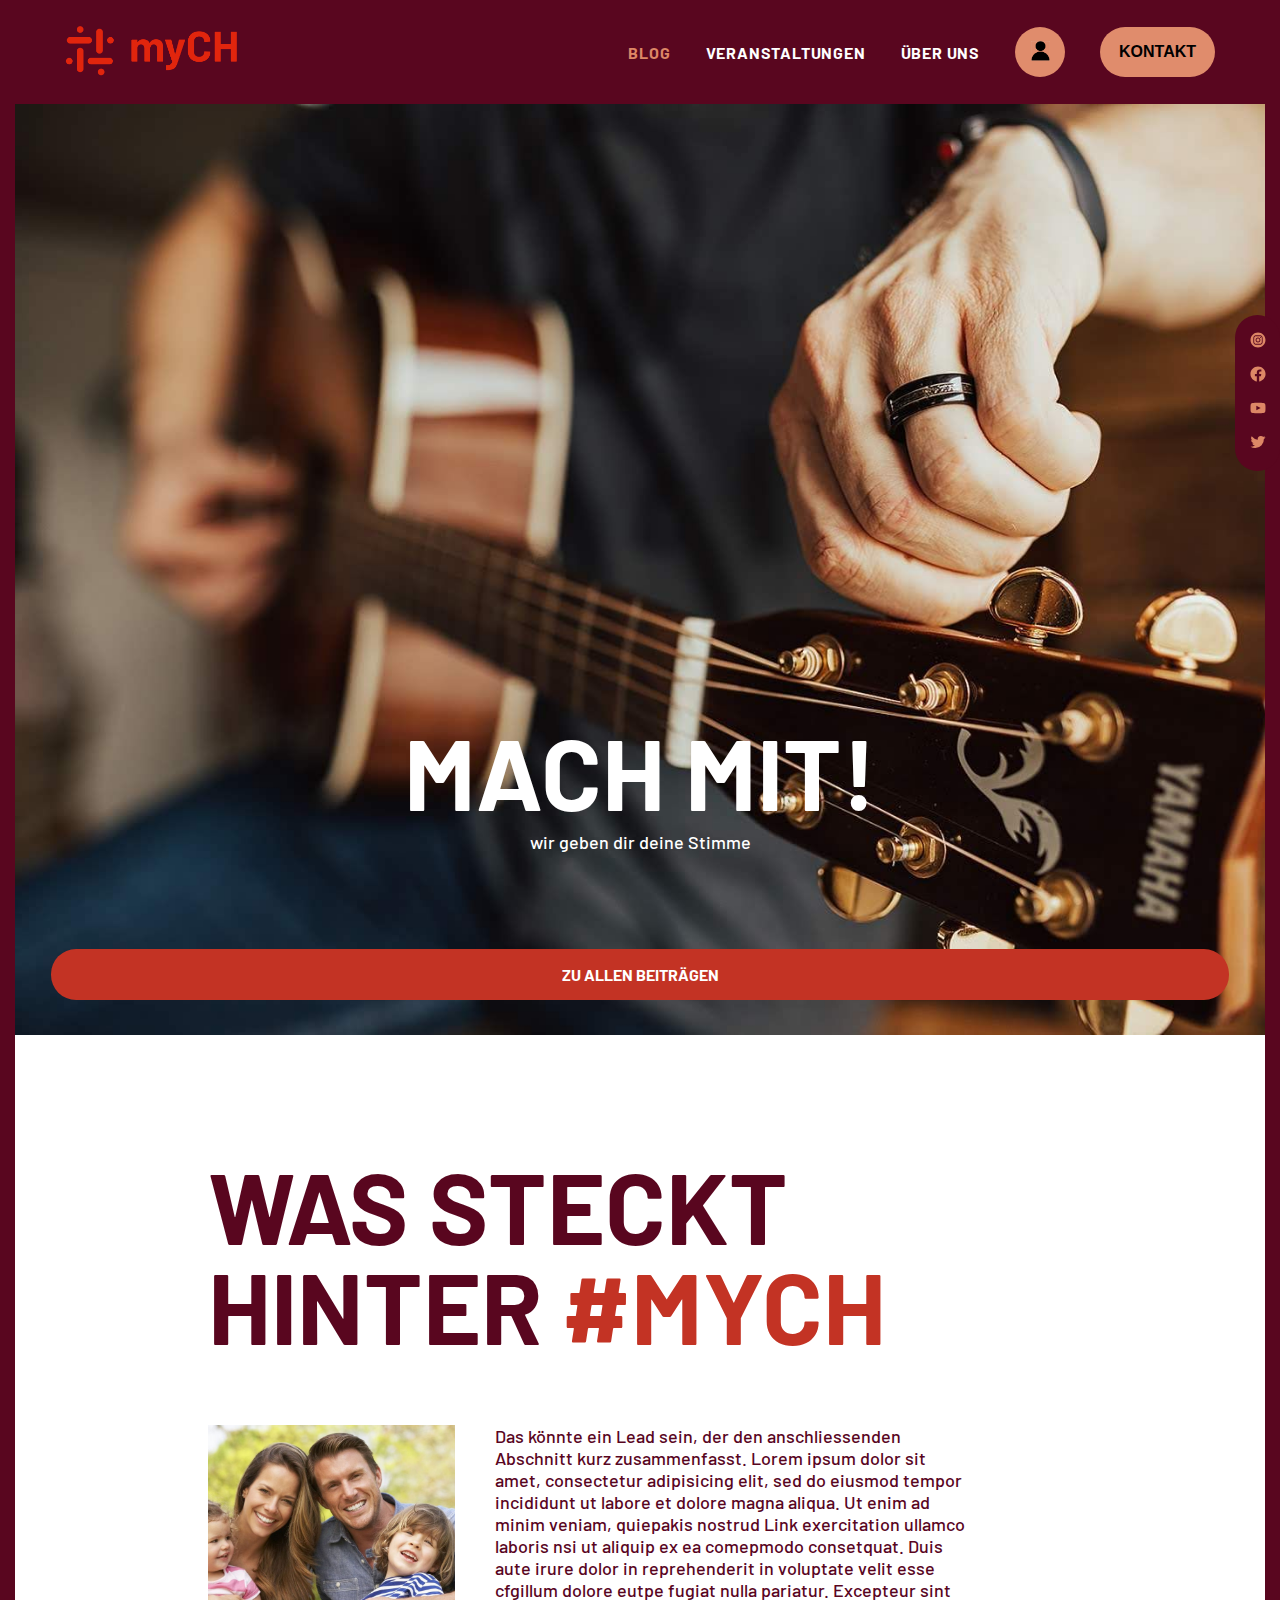
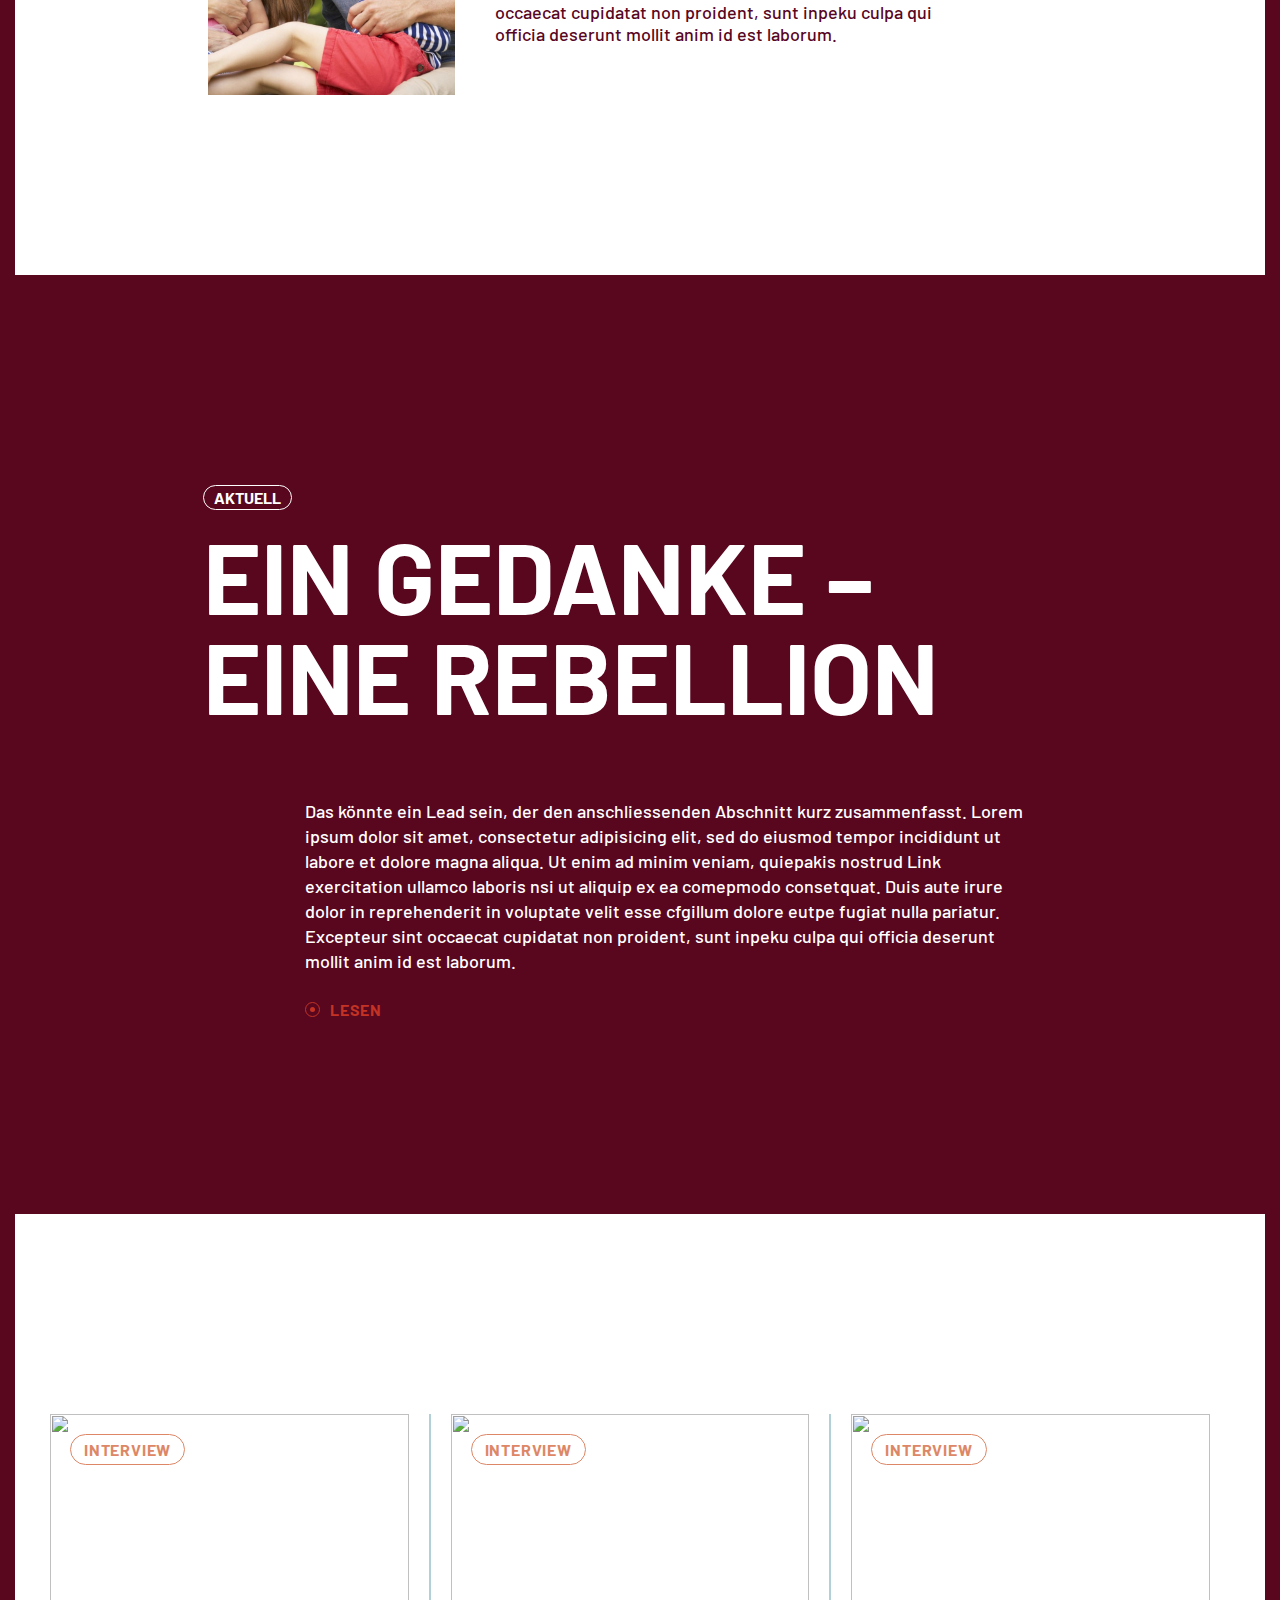
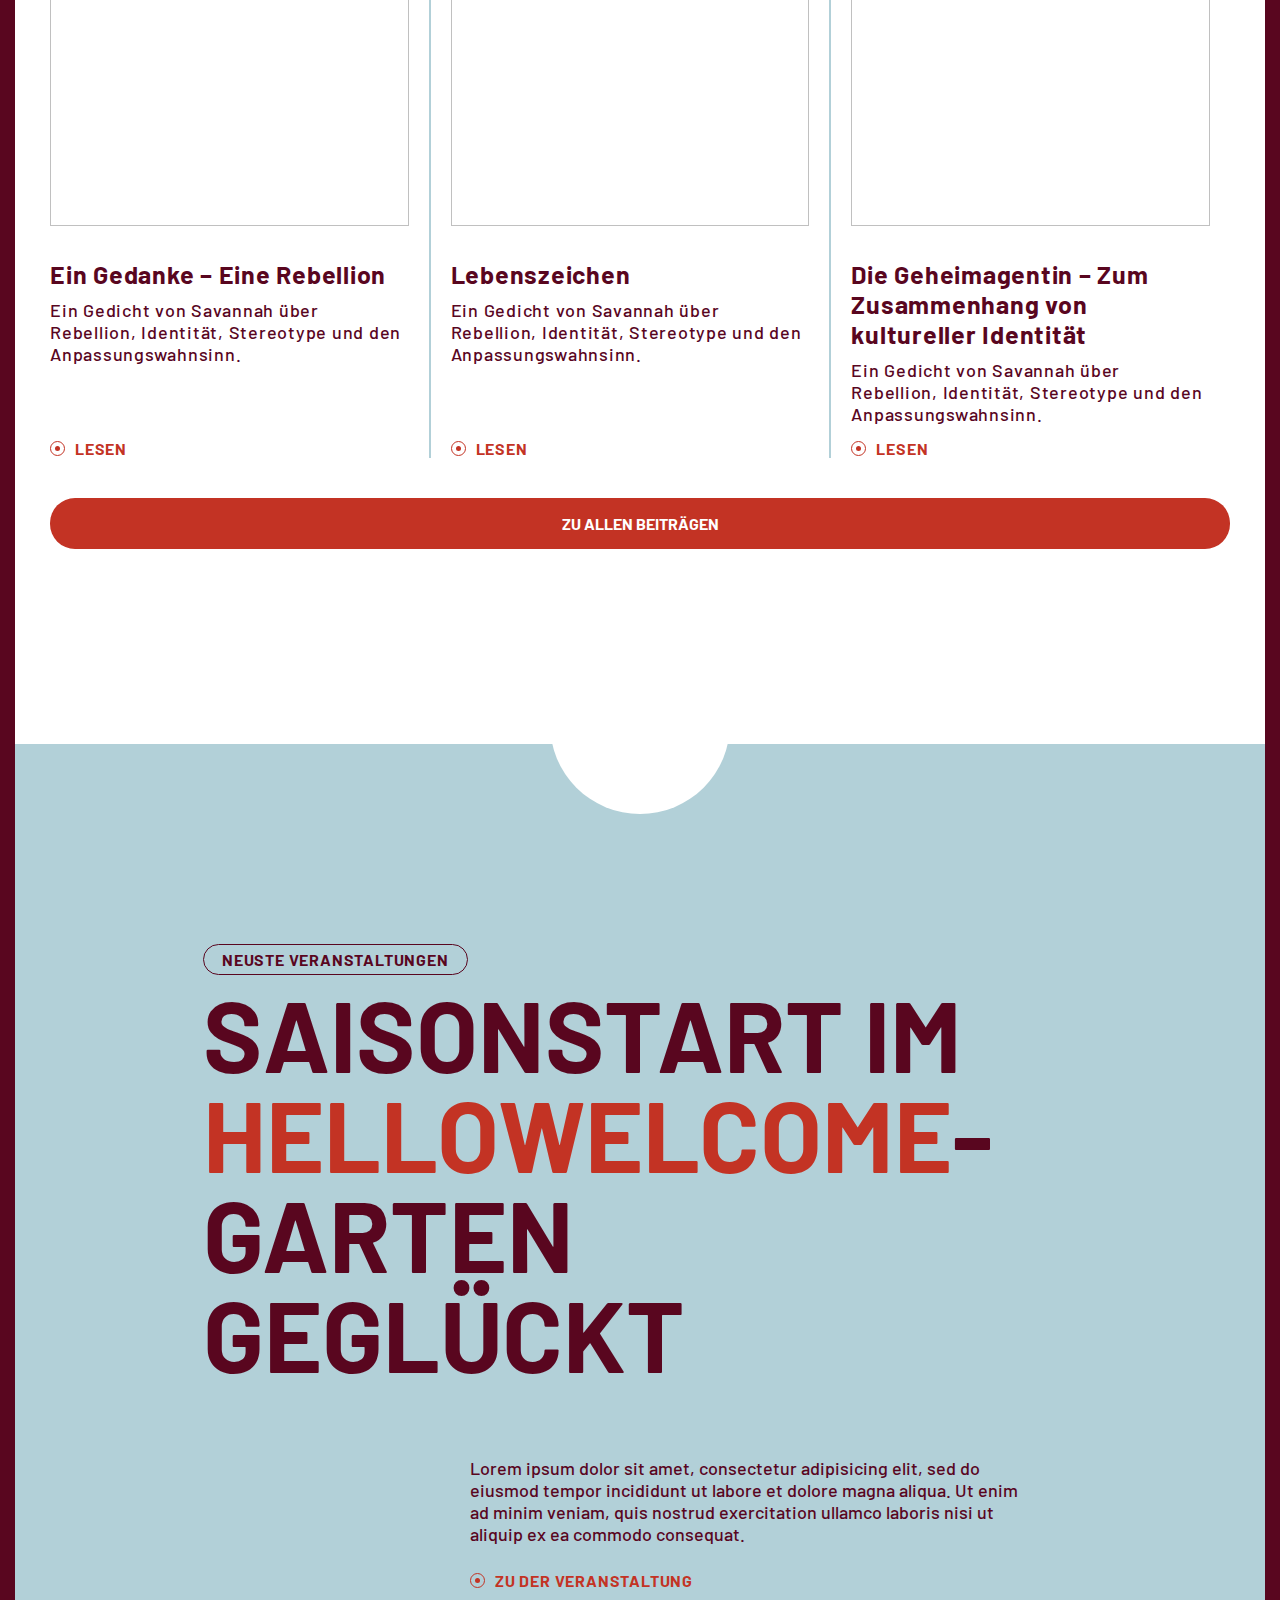
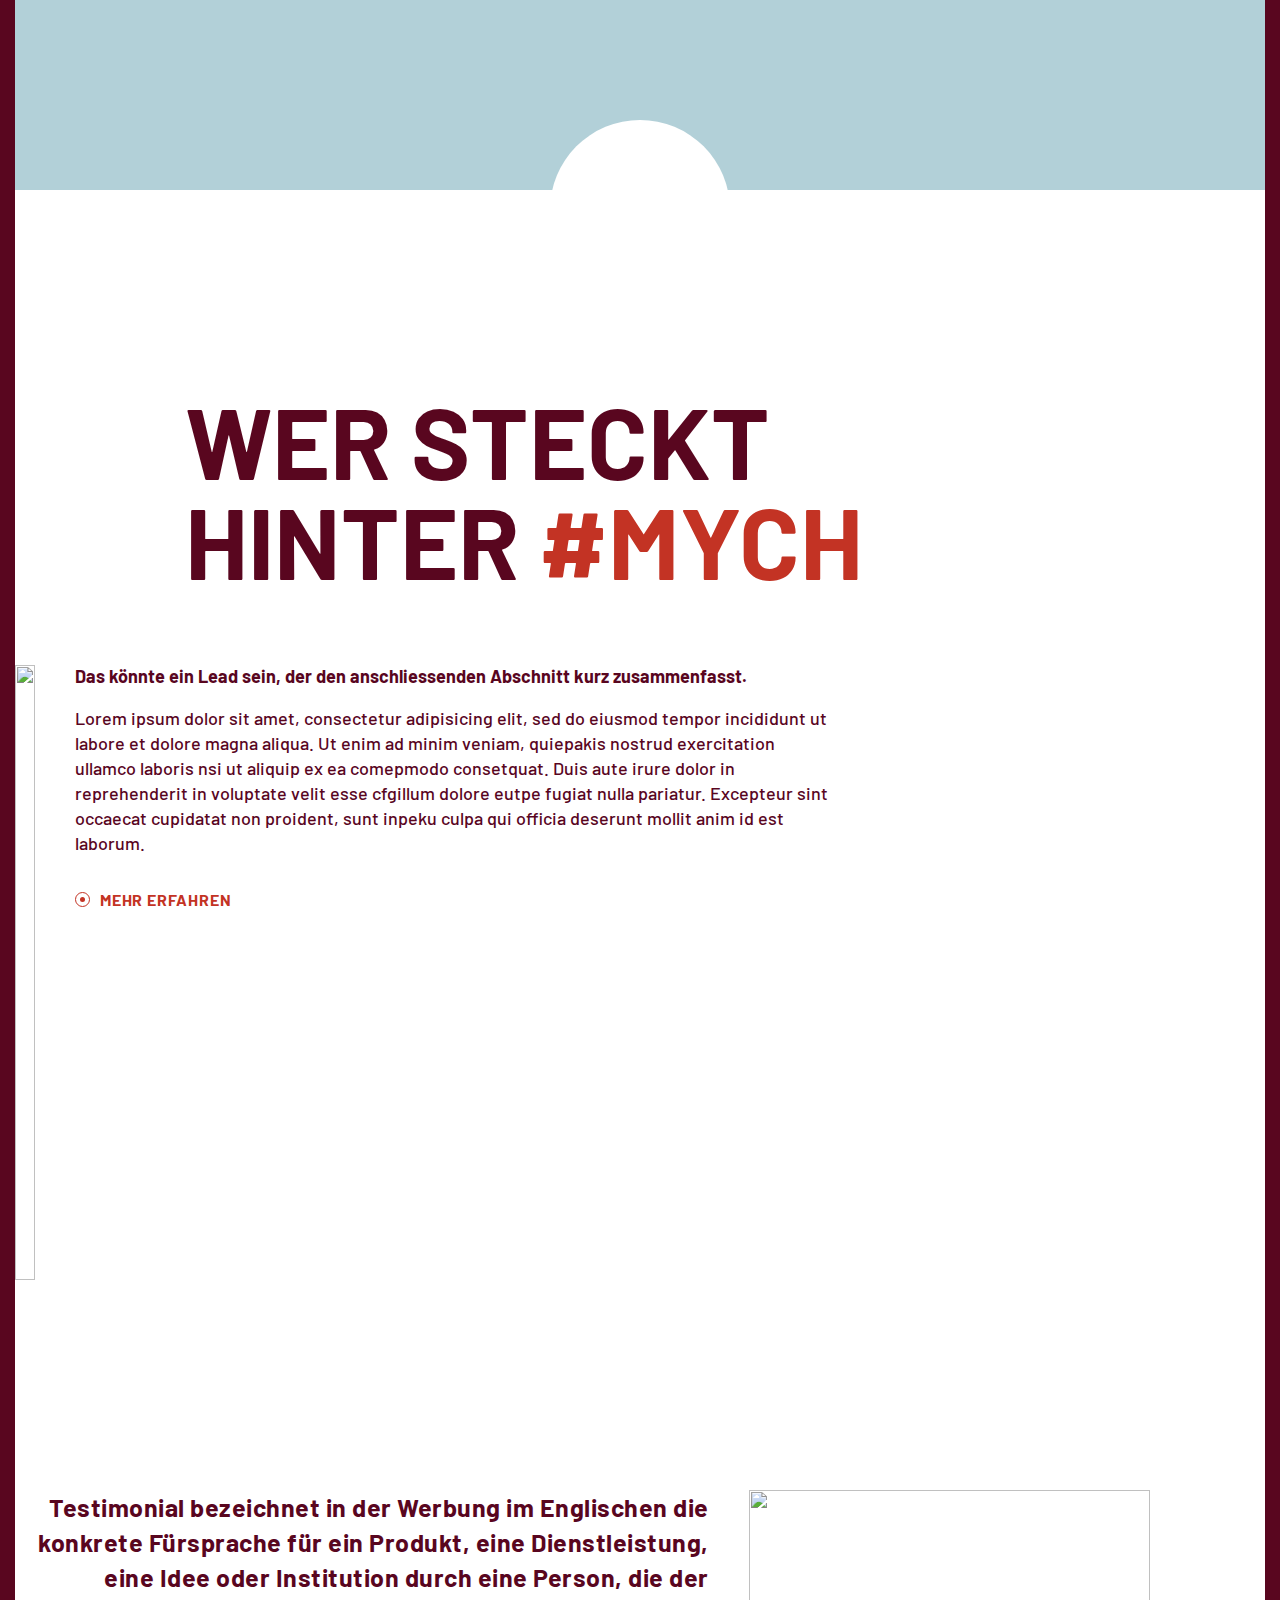
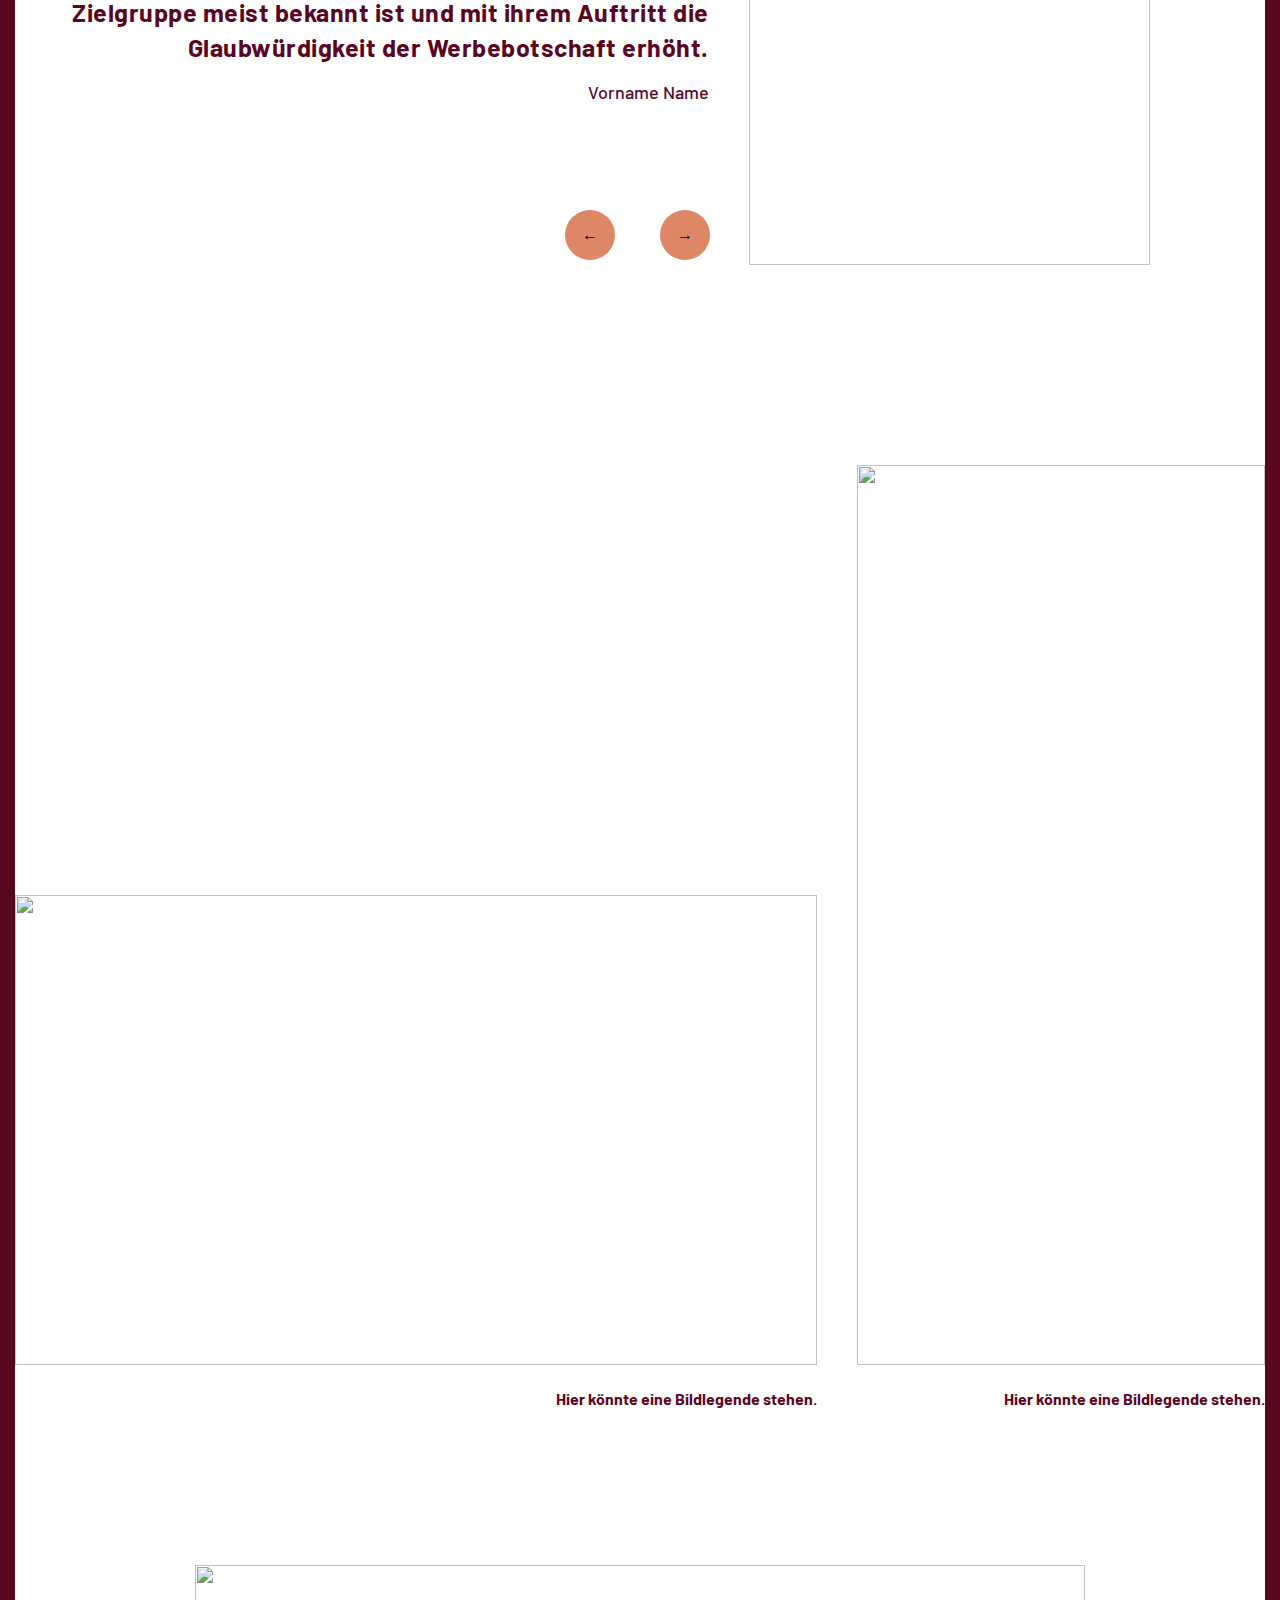
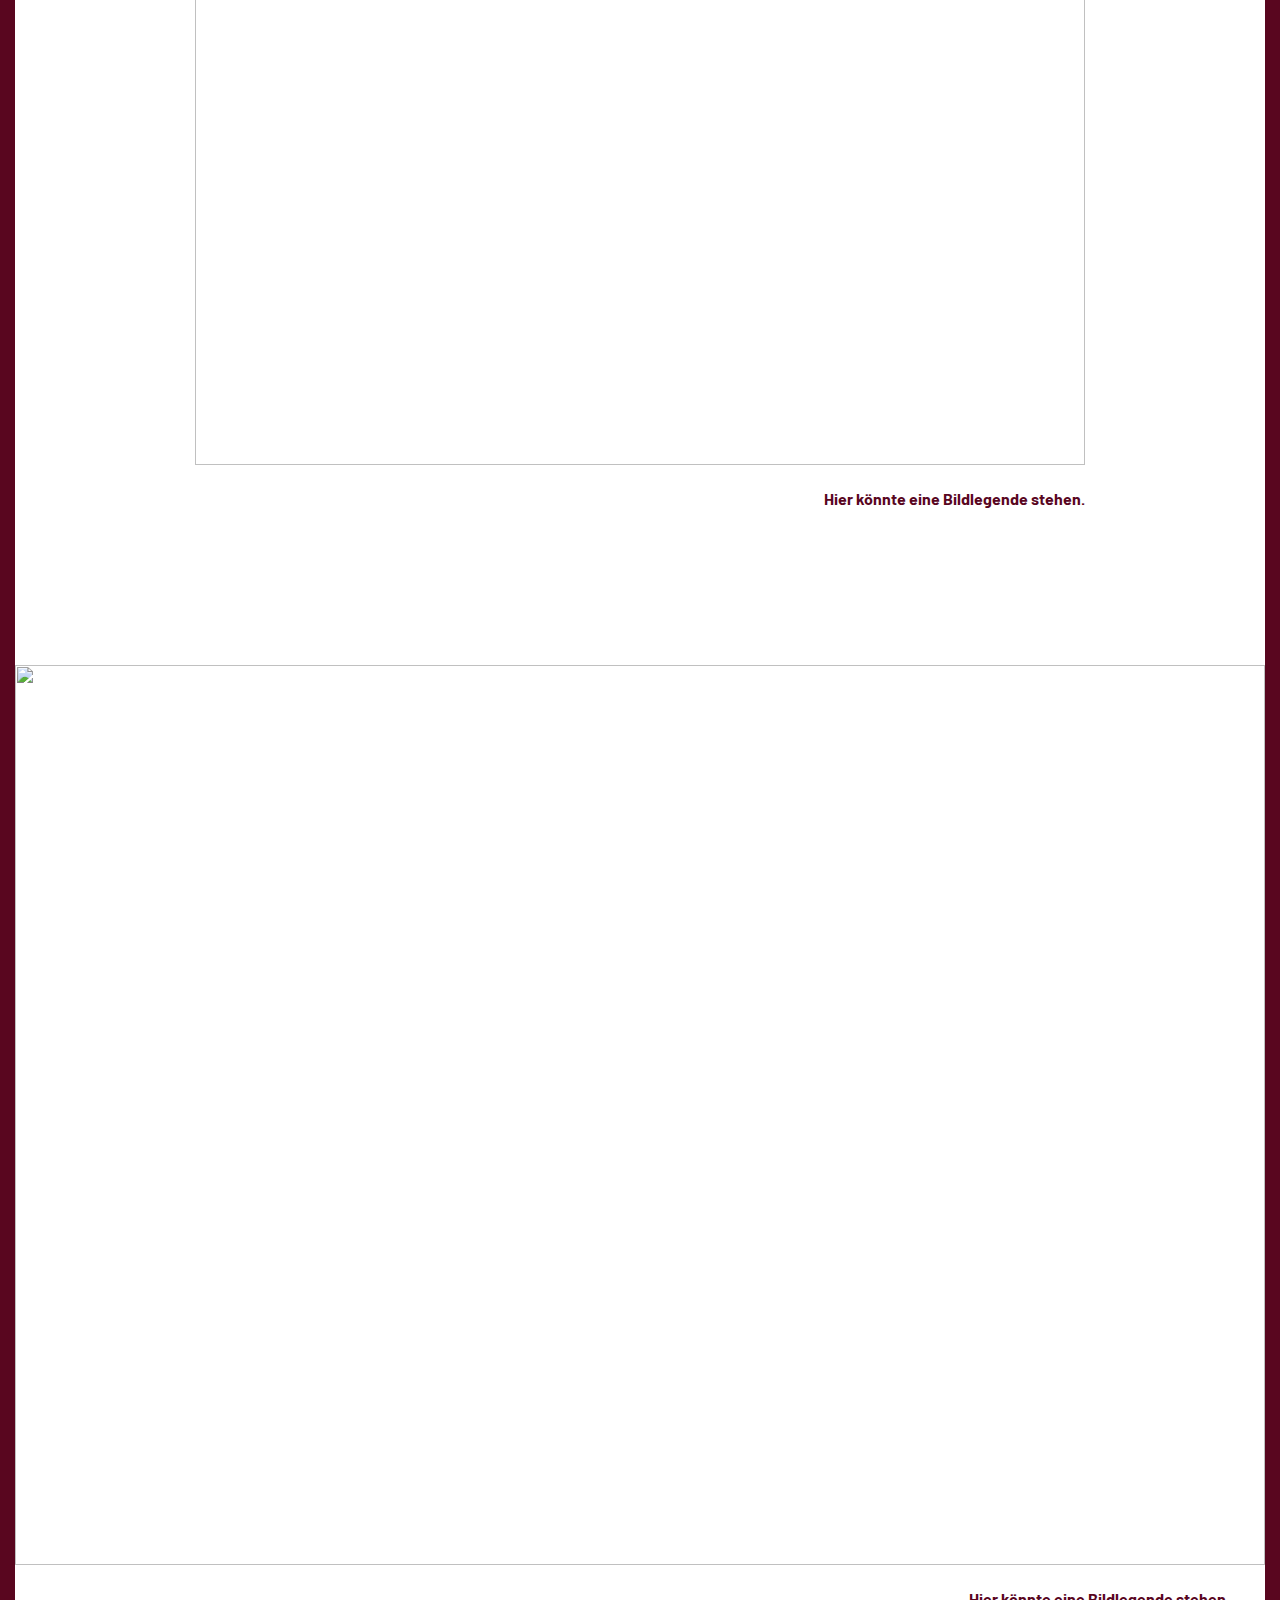
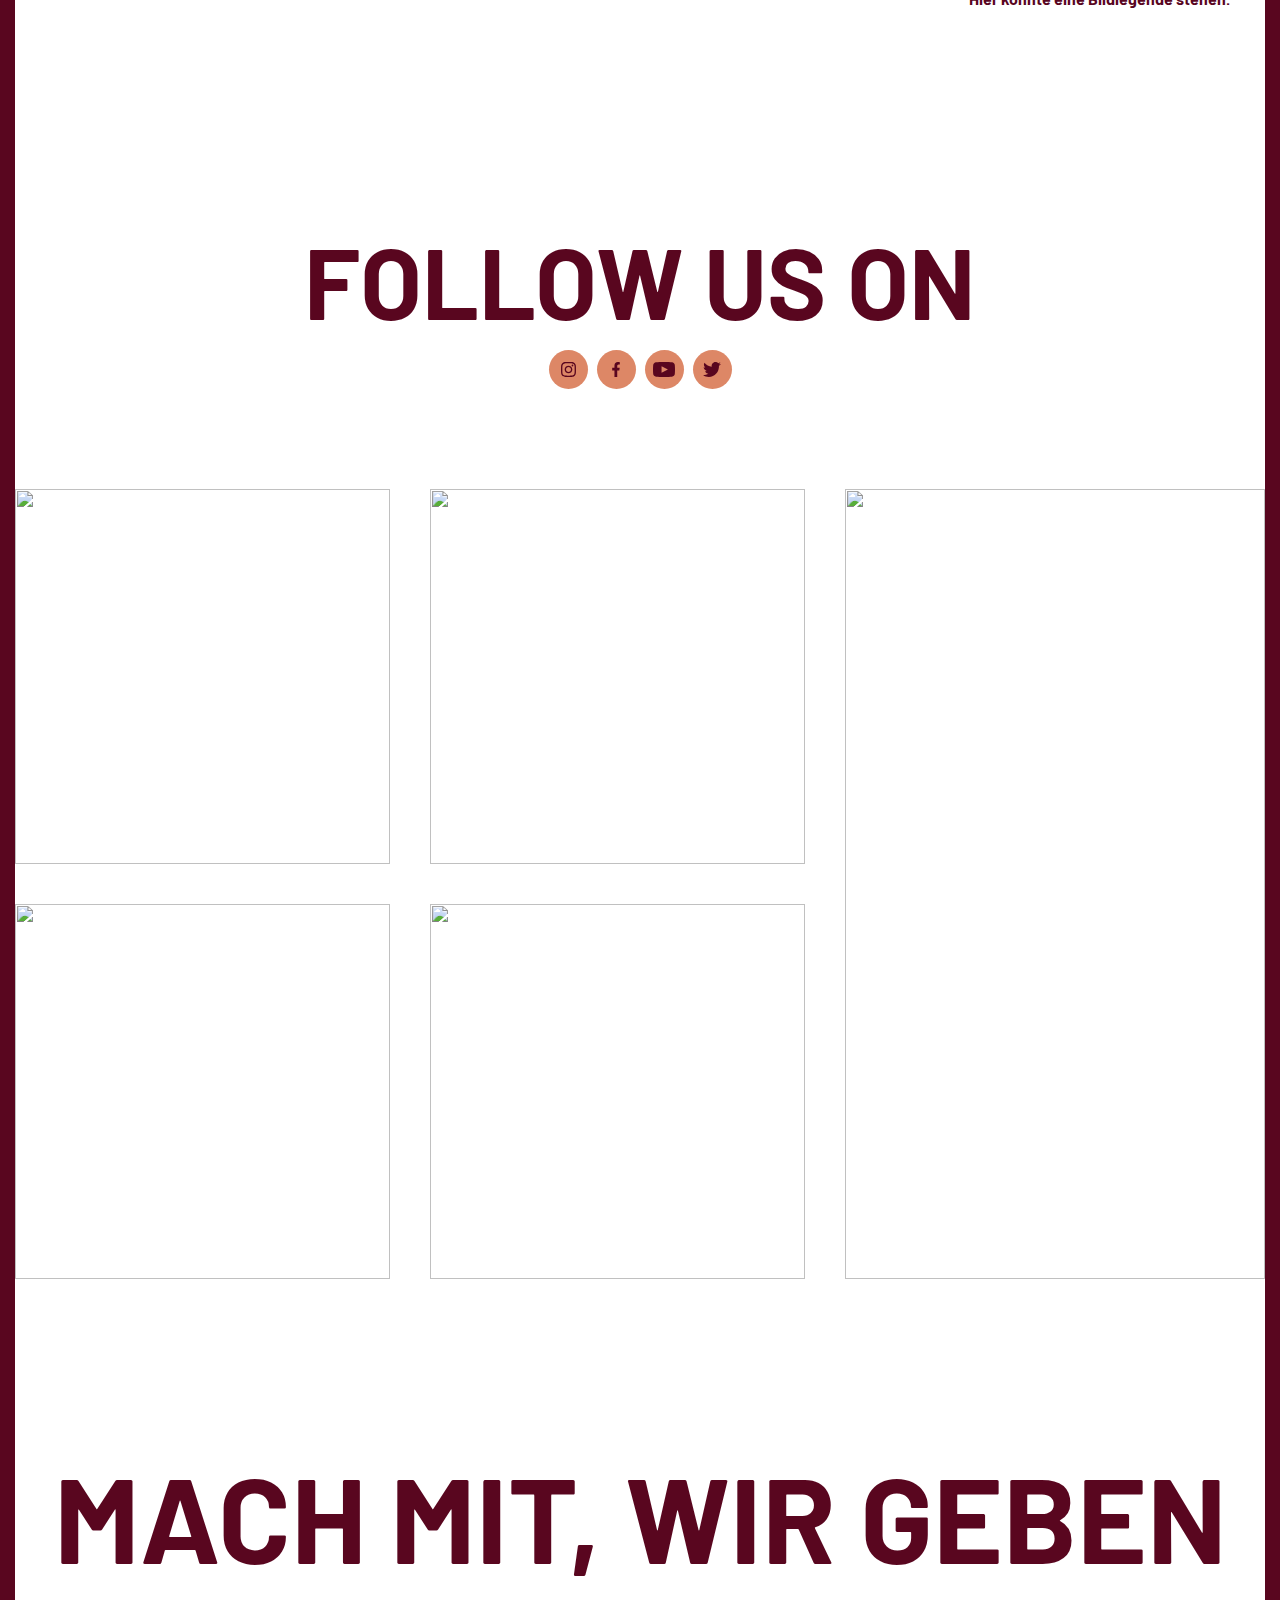
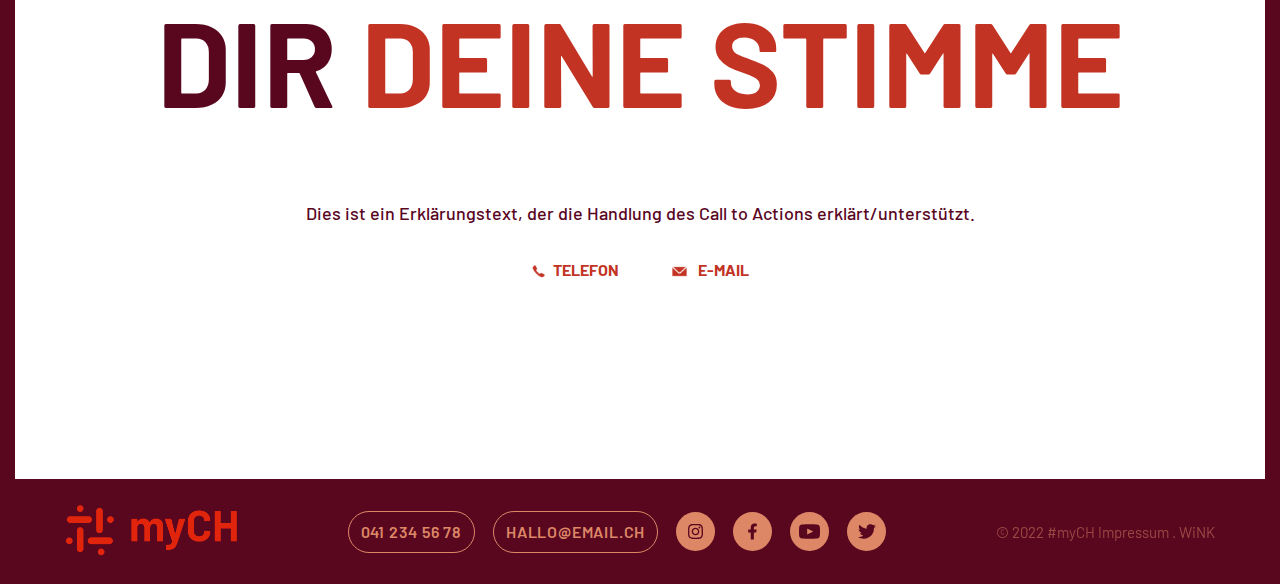
==== commit 5de08041: "feat: add audio and video js" ====
--- a/index.html
+++ b/index.html
@@ -5,6 +5,7 @@
     <meta charset="UTF-8">
     <meta http-equiv="X-UA-Compatible" content="IE=edge">
     <meta name="viewport" content="width=device-width, initial-scale=1.0">
+    <link rel="stylesheet" href="https://cdn.jsdelivr.net/npm/swiper@8/swiper-bundle.min.css"/>
     <link rel="icon" href="assets/images/favicon.png">
     <link rel="stylesheet" href="css/styles.min.css">
     <title>myCH - Home Page</title>
@@ -198,21 +199,39 @@
                     </div>
                     </div>
 
-                    <div class="photos__second-block">
-                        <div class="photos__user-feedback">
-                            <p class="photos__user-text">Testimonial bezeichnet in der Werbung im Englischen die konkrete Fürsprache für ein Produkt, eine Dienstleistung, eine Idee oder Institution durch eine Person, die der Zielgruppe meist bekannt ist und mit ihrem Auftritt die Glaubwürdigkeit der Werbebotschaft erhöht.</p>
-                            <h5 class="photos__name">Vorname Name</h5>
-
-                            <div class="photos__buttons">
-                                <button class="photos__button-left">←</button>
-                                <button class="photos__button-right">→</button>
-                            </div>
-                        </div>
-
-                        <div class="photos__img-second">
-                            <img src="https://images.unsplash.com/photo-1554080353-a576cf803bda?ixlib=rb-4.0.3&ixid=MnwxMjA3fDB8MHxzZWFyY2h8NHx8cGhvdG98ZW58MHx8MHx8&w=1000&q=80" alt="">
-                            <span class="photos__number">01 / 04</span>
-                        </div>
+                    <!-- Swiper -->
+                    <div class="swiper mySwiper">
+                        <div class="swiper-wrapper">
+                            <div class="swiper-slide">
+                                <div class="photos__second-block">
+                                    <div class="photos__user-feedback">
+                                        <p class="photos__user-text">Testimonial bezeichnet in der Werbung im Englischen die konkrete Fürsprache für ein Produkt, eine Dienstleistung, eine Idee oder Institution durch eine Person, die der Zielgruppe meist bekannt ist und mit ihrem Auftritt die Glaubwürdigkeit der Werbebotschaft erhöht.</p>
+                                        <h5 class="photos__name">Vorname Name</h5>
+                                    </div>
+            
+                                    <div class="photos__img-second">
+                                        <img src="https://images.unsplash.com/photo-1554080353-a576cf803bda?ixlib=rb-4.0.3&ixid=MnwxMjA3fDB8MHxzZWFyY2h8NHx8cGhvdG98ZW58MHx8MHx8&w=1000&q=80" alt="">
+                                    </div>
+                                </div>
+                            </div>
+                            <div class="swiper-slide">
+                                <div class="photos__second-block">
+                                    <div class="photos__user-feedback">
+                                        <p class="photos__user-text">Testimonial bezeichnet in der Werbung im Englischen die konkrete Fürsprache für ein Produkt, eine Dienstleistung, eine Idee oder Institution durch eine Person, die der Zielgruppe meist bekannt ist und mit ihrem Auftritt die Glaubwürdigkeit der Werbebotschaft erhöht.</p>
+                                        <h5 class="photos__name">Vorname Name</h5>
+                                    </div>
+            
+                                    <div class="photos__img-second">
+                                        <img src="https://images.unsplash.com/photo-1554080353-a576cf803bda?ixlib=rb-4.0.3&ixid=MnwxMjA3fDB8MHxzZWFyY2h8NHx8cGhvdG98ZW58MHx8MHx8&w=1000&q=80" alt="">
+                                    </div>
+                                </div>
+                            </div>
+                        </div>
+                        <div class="photos__buttons">
+                            <div class="photos__button-left swiper-button-next">→</div>
+                            <div class="photos__button-right swiper-button-prev">←</div>
+                        </div>
+                        <div class="photos__number swiper-pagination"></div>
                     </div>
 
                     <div class="photos__third-block">
@@ -314,6 +333,10 @@
             </div>
         </div>
     </footer>
+
+    <!-- Scripts -->
+    <script src="https://cdn.jsdelivr.net/npm/swiper@8/swiper-bundle.min.js"></script>
+    <script src="js/script.js"></script>
 </body>
 
 </html>
--- a/css/styles.min.css
+++ b/css/styles.min.css
@@ -1 +1 @@
-@import"https://fonts.googleapis.com/css2?family=Barlow:wght@500;700&display=swap";.banner__inner{background-image:url("../assets/images/banner.jpg");background-repeat:no-repeat;background-size:cover;padding:607px 0 35px 0}.banner__title--subtitle{text-align:center}.banner__title{font-family:"Barlow",sans-serif;font-style:normal;font-weight:700;font-size:150px;color:#59061f;text-transform:uppercase;letter-spacing:0;color:#fff}.banner__subtitle{font-family:"Barlow",sans-serif;font-weight:500;font-style:normal;font-size:18px;color:#fff;margin:0 0 96px 0}.banner__button{padding:0 36px}.banner__link{color:#fff;background-color:#c33324;text-decoration:none;text-align:center;padding:16px 0;border-radius:25px;width:100%;display:block;font-family:"Barlow",sans-serif;font-weight:700;font-style:normal;font-size:16px}.about__inner{background-color:#fff;padding:155px 345px 201px 339px}.about__title{font-family:"Barlow",sans-serif;font-style:normal;font-weight:700;font-size:150px;color:#59061f;text-transform:uppercase;letter-spacing:0;max-width:1014px;line-height:150px}.about__title .about-has{color:#c33324}.about__photo-text{max-width:1045px;display:-webkit-box;display:-ms-flexbox;display:flex;-webkit-box-pack:justify;-ms-flex-pack:justify;justify-content:space-between;margin-left:auto;margin-top:70px;position:relative}.about__photo{max-width:270px;height:270px}.about .about-img{font-weight:400}.about__prg{font-family:"Barlow",sans-serif;font-style:normal;font-weight:500;font-size:18px;color:#59061f;color:#fff;font-size:14px}.about__img{width:100%;height:100%;-o-object-fit:cover;object-fit:cover}.about__text{font-family:"Barlow",sans-serif;font-style:normal;font-weight:500;font-size:18px;color:#59061f;width:735px;margin:0 0 0 40px}.information__inner{background-image:url("../assets/images/mountine.jpg");background-repeat:no-repeat;background-size:cover;padding:200px 345px 200px 338px;position:relative}.information__aktuell{border:1.5px solid;border-color:#fff;border-radius:26px;color:#fff;padding:5px 13px;font-family:"Barlow",sans-serif;font-weight:700;font-size:16px;font-style:normal;text-transform:uppercase;width:-webkit-max-content;width:-moz-max-content;width:max-content}.information__title{font-family:"Barlow",sans-serif;font-weight:700;font-size:120px;font-style:normal;color:#fff;line-height:120px;padding:15px 100px 74px 0}.information__prg-block{max-width:735px;margin-left:auto}.information__prg{font-family:"Barlow",sans-serif;font-weight:500;font-size:18px;font-style:normal;color:#fff;line-height:25px;padding:0 0 26px 0}.information__lesen{font-family:"Barlow",sans-serif;font-weight:700;font-style:normal;font-size:16px;letter-spacing:.8px;text-transform:uppercase;position:relative}.information__lesen::after{content:"";display:block;width:15px;height:15px;border:1px solid #c33324;border-radius:50%;position:absolute;left:0;top:calc(50% - 7.9px)}.information__lesen::before{width:5px;height:5px;background-color:#c33324;border-radius:50%;content:"";display:block;position:absolute;left:5px;top:calc(50% - 2.9px)}.information__lesen a{text-decoration:none;color:#c33324;margin:0 0 0 25px}.blogs__inner{background-color:#fff;padding:200px 35px 195px 35px}.blogs__all-bloks{display:-webkit-box;display:-ms-flexbox;display:flex;-webkit-box-pack:justify;-ms-flex-pack:justify;justify-content:space-between}.blogs__block{max-width:580px;position:relative}.blogs__block:first-child{padding:0 20px 0 0}.blogs__block+.blogs__block{margin:0 20px 0 0;padding:0 0 0 20px;border-left:#b2d0d8 solid 2px}.blogs__img{max-width:580px;height:580px}.blogs__img img{width:100%;height:100%;-o-object-fit:cover;object-fit:cover}.blogs__interview{border:#dd8766 solid 1px;border-radius:26px;max-width:-webkit-max-content;max-width:-moz-max-content;max-width:max-content;text-transform:uppercase;padding:5px 13px;font-family:"Barlow",sans-serif;font-weight:700;font-size:16px;font-style:normal;color:#dd8766;position:absolute;top:20px;margin-left:20px;letter-spacing:.8px}.blogs__title{font-family:"Barlow",sans-serif;font-weight:700;font-size:25px;font-style:normal;color:#59061f;letter-spacing:.75px;margin-top:33px}.blogs__prg{font-family:"Barlow",sans-serif;font-weight:500;font-size:18px;font-style:normal;color:#59061f;letter-spacing:.75px;margin:10px 0 33px 0}.blogs__lesen{font-family:"Barlow",sans-serif;font-weight:700;font-style:normal;font-size:16px;letter-spacing:.8px;text-transform:uppercase;position:relative;position:absolute;bottom:0}.blogs__lesen::after{content:"";display:block;width:15px;height:15px;border:1px solid #c33324;border-radius:50%;position:absolute;left:0;top:calc(50% - 7.9px)}.blogs__lesen::before{width:5px;height:5px;background-color:#c33324;border-radius:50%;content:"";display:block;position:absolute;left:5px;top:calc(50% - 2.9px)}.blogs__lesen a{text-decoration:none;color:#c33324;margin:0 0 0 25px}.blogs__button{margin:40px 0 0 0}.blogs__link{color:#fff;background-color:#c33324;text-decoration:none;text-align:center;padding:16px 0;border-radius:25px;width:100%;display:block;font-family:"Barlow",sans-serif;font-weight:700;font-style:normal;font-size:16px}.events__inner{background-color:#b2d0d8;padding:200px 345px;position:relative}.events__white-sircle-one{width:180px;height:180px;background-color:#fff;border-radius:50%;position:absolute;top:-110px;left:0;right:0;margin-left:auto;margin-right:auto}.events__white-sircle-two{width:180px;height:180px;background-color:#fff;border-radius:50%;position:absolute;bottom:-110px;left:0;right:0;margin-left:auto;margin-right:auto}.events__last-events{border:#59061f 1px solid;border-radius:26px;width:-webkit-max-content;width:-moz-max-content;width:max-content;font-family:"Barlow",sans-serif;font-weight:700;font-size:16px;font-style:normal;color:#59061f;padding:5px 18px;letter-spacing:.8px}.events__title{font-family:"Barlow",sans-serif;font-weight:700;font-size:120px;font-style:normal;color:#59061f;line-height:120px;padding:8px 0 74px 0}.events__hello{color:#c33324}.events__prg-link{max-width:570px;margin-left:auto}.events__prg{font-family:"Barlow",sans-serif;font-weight:500;font-size:18px;font-style:normal;color:#59061f;max-width:580px;padding:0 0 26px 0}.events__zuder{font-family:"Barlow",sans-serif;font-weight:700;font-style:normal;font-size:16px;letter-spacing:.8px;text-transform:uppercase;position:relative}.events__zuder::after{content:"";display:block;width:15px;height:15px;border:1px solid #c33324;border-radius:50%;position:absolute;left:0;top:calc(50% - 7.9px)}.events__zuder::before{width:5px;height:5px;background-color:#c33324;border-radius:50%;content:"";display:block;position:absolute;left:5px;top:calc(50% - 2.9px)}.events__zuder a{text-decoration:none;color:#c33324;margin:0 0 0 25px}.photos__inner{background-color:#fff;padding:200px 0 0 0}.photos__title{font-family:"Barlow",sans-serif;font-weight:700;font-size:120px;font-style:normal;color:#59061f;line-height:120px;max-width:820px;margin:0 260px 75px auto}.photos__first-block{display:-webkit-box;display:-ms-flexbox;display:flex}.photos__second-block{display:-webkit-box;display:-ms-flexbox;display:flex;position:relative;-webkit-box-pack:end;-ms-flex-pack:end;justify-content:end;padding:0 345px 0 0;margin-top:210px}.photos__third-block{display:-webkit-box;display:-ms-flexbox;display:flex;-webkit-box-pack:justify;-ms-flex-pack:justify;justify-content:space-between;-webkit-box-align:end;-ms-flex-align:end;align-items:flex-end;margin-top:200px}.photos__foutrth-block{display:-webkit-box;display:-ms-flexbox;display:flex;-webkit-box-pack:center;-ms-flex-pack:center;justify-content:center;margin-top:200px}.photos__fifth-block{height:1080px;margin-top:200px}.photos__fifth-block img{width:100%;height:100%;-o-object-fit:cover;object-fit:cover}.photos__sixth-block{margin-top:265px}.photos__mych{color:#c33324}.photos__img-first{max-width:1095px;height:1095px}.photos__img-first img{width:100%;height:100%;-o-object-fit:cover;object-fit:cover}.photos__info{max-width:755px;margin:0 0 0 40px}.photos__title-info{font-family:"Barlow",sans-serif;font-weight:700;font-size:18px;font-style:normal;color:#59061f}.photos__prg{font-family:"Barlow",sans-serif;font-weight:500;font-size:18px;font-style:normal;color:#59061f;line-height:25px;margin:19px 0 34px 0}.photos__mehr{font-family:"Barlow",sans-serif;font-weight:700;font-style:normal;font-size:16px;letter-spacing:.8px;text-transform:uppercase;position:relative}.photos__mehr::after{content:"";display:block;width:15px;height:15px;border:1px solid #c33324;border-radius:50%;position:absolute;left:0;top:calc(50% - 7.9px)}.photos__mehr::before{width:5px;height:5px;background-color:#c33324;border-radius:50%;content:"";display:block;position:absolute;left:5px;top:calc(50% - 2.9px)}.photos__mehr a{text-decoration:none;color:#c33324;margin:0 0 0 25px}.photos__user-feedback{max-width:735px;margin:0 40px 0 0}.photos__user-text{font-family:"Barlow",sans-serif;font-weight:700;font-size:25px;font-style:normal;color:#59061f;line-height:35px;letter-spacing:.5px;text-align:end;max-width:735px}.photos__name{font-family:"Barlow",sans-serif;font-weight:500;font-size:18px;font-style:normal;color:#59061f;line-height:25px;text-align:end;margin:15px 0 160px 0}.photos__buttons{display:-webkit-box;display:-ms-flexbox;display:flex;-webkit-box-pack:end;-ms-flex-pack:end;justify-content:end}.photos__button-left{width:50px;height:50px;background-color:#dd8766;border:0;border-radius:50%;font-weight:700;display:-webkit-box;display:-ms-flexbox;display:flex;-webkit-box-align:center;-ms-flex-align:center;align-items:center;-webkit-box-pack:center;-ms-flex-pack:center;justify-content:center;margin:0 25px 0 0;cursor:pointer}.photos__button-right{width:50px;height:50px;background-color:#dd8766;border:0;border-radius:50%;font-weight:700;display:-webkit-box;display:-ms-flexbox;display:flex;-webkit-box-align:center;-ms-flex-align:center;align-items:center;-webkit-box-pack:center;-ms-flex-pack:center;justify-content:center;cursor:pointer}.photos__img-second{width:425px;height:425px;position:relative}.photos__img-second img{width:100%;height:100%;-o-object-fit:cover;object-fit:cover}.photos__number{font-family:"Barlow",sans-serif;font-weight:700;font-size:16px;font-style:normal;line-height:30px;letter-spacing:.8px;position:absolute;left:15px;bottom:0;color:#fff}.photos__img-text-first{width:1080px;height:609px}.photos__img-text-first img{width:100%;height:100%;-o-object-fit:cover;object-fit:cover}.photos__img-text-second{width:609px;height:1080px}.photos__img-text-second img{width:100%;height:100%;-o-object-fit:cover;object-fit:cover}.photos__img-text-fourth{width:890px;height:500px}.photos__img-text-fourth img{width:100%;height:100%;-o-object-fit:cover;object-fit:cover}.photos__text-first{font-family:"Barlow",sans-serif;font-weight:700;font-size:16px;font-style:normal;color:#59061f;line-height:25px;margin:17px 0 0 0;text-align:end}.photos__text-second{font-family:"Barlow",sans-serif;font-weight:700;font-size:16px;font-style:normal;color:#59061f;line-height:25px;margin:17px 0 0 0;text-align:end}.photos__text-fourth{font-family:"Barlow",sans-serif;font-weight:700;font-size:16px;font-style:normal;color:#59061f;line-height:25px;margin:17px 0 0 0;text-align:end}.photos__text-fifth{font-family:"Barlow",sans-serif;font-weight:700;font-size:16px;font-style:normal;color:#59061f;line-height:25px;margin:17px 35px 0 0;text-align:end}.photos__title-sixth{font-family:"Barlow",sans-serif;font-weight:700;font-size:120px;font-style:normal;color:#59061f;text-align:center}.photos__social{display:-webkit-box;display:-ms-flexbox;display:flex;-webkit-box-pack:center;-ms-flex-pack:center;justify-content:center;margin-top:20px}.photos__social-link{background-color:#dd8766;width:39px;height:39px;padding:12px 0;border-radius:100px;text-align:center}.photos__social-link img{width:auto;height:15px}.photos__social-link+.photos__social-link{margin-left:9px}.photos__block-imgs{display:-webkit-box;display:-ms-flexbox;display:flex;-webkit-box-pack:center;-ms-flex-pack:center;justify-content:center;margin:100px 0 0 0}.photos__block-img{display:-webkit-box;display:-ms-flexbox;display:flex}.photos__block-img+.photos__block-img{margin-top:40px}.photos__img-inner{max-width:425px;height:425px}.photos__img-inner img{width:100%;height:100%;-o-object-fit:cover;object-fit:cover}.photos__img-inner+.photos__img-inner{margin-left:40px}.photos__second-imgs{width:580px;height:890px;margin:0 0 0 40px}.photos__second-imgs img{width:100%;height:100%;-o-object-fit:cover;object-fit:cover}@media screen and (max-width: 1440.98px){.banner__title{font-size:100px}.about__inner{padding:120px 300px 180px 193px}.about__title{font-size:100px;line-height:100px}.information__inner{padding:210px 225px 195px 188px}.information__title{font-size:100px;line-height:100px}.information__aktuell{padding:2px 10px}.blogs__img{max-width:412px;height:412px}.events__inner{padding:200px 225px 200px 188px}.events__title{font-size:100px;line-height:100px}.photos__second-block{padding:0 115px 0 0}.photos__title{font-size:100px;line-height:100px}.photos__img-first{height:615px}.photos__img-second{height:375px}.photos__name{margin:15px 0 110px 0}.photos__img-text-first{width:907px;height:470px}.photos__img-text-second{width:462px;height:900px;margin:0 0 0 40px}.photos__fifth-block{height:900px}.photos__img-inner{width:375px;height:375px}.photos__second-imgs{height:790px}.photos__title-sixth{font-size:100px;line-height:100px}}@media screen and (max-width: 1000.98px){.banner__title{font-size:80px}.banner__subtitle{font-size:16px}.banner__link{font-size:14px;padding:14px 0}.about__inner{padding:80px 135px 80px 135px}.about__title{font-size:80px;line-height:80px}.about__text{font-size:16px}.information__inner{padding:100px 31px 75px 135px}.information__title{font-size:80px;line-height:80px}.information__aktuell{padding:2px 10px}.information__prg{font-size:16px}.information__lesen{font-size:14px}.blogs__inner{padding:100px 20px 100px 20px}.blogs__title{font-size:18px}.blogs__prg{font-size:16px}.blogs__block:last-child{margin:0}.blogs__img{max-width:282px;height:282px}.blogs__interview{padding:2px 9px;font-size:12px}.blogs__link{font-size:14px;padding:14px}.events__inner{padding:130px 31px 130px 135px}.events__title{font-size:80px;line-height:80px}.events__last-events{padding:2px 10px}.events__prg{font-size:16px}.events__zuder{font-size:14px}.events__white-sircle-one{width:140px;height:140px;top:-80px}.events__white-sircle-two{width:140px;height:140px;bottom:-80px}.photos__inner{padding:100px 0 0 0}.photos__second-block{padding:0 60px 0 0}.photos__user-text{font-size:18px;line-height:25px}.photos__name{font-size:16px;margin:15px 0 160px 0}.photos__title{font-size:100px;line-height:100px;margin:0 0 75px auto}.photos__number{position:absolute;left:15px;bottom:0}.photos__info{max-width:500px}.photos__img-first{height:430px}.photos__prg{font-size:16px}.photos__mehr{font-size:14px}.photos__img-second{height:318px}.photos__name{margin:15px 0 100px 0}.photos__img-text-first{width:907px;height:341px}.photos__img-text-second{width:462px;height:625px;margin:0 0 0 40px}.photos__img-text-fourth{width:605px;height:350px}.photos__fifth-block{height:700px}.photos__sixth-block{margin-top:185px}.photos__img-inner{width:270px;height:270px}.photos__second-imgs{height:580px}.photos__social-link{width:28px;height:28px;padding:6px 0}.photos__social-link img{height:12px}.photos__title-sixth{font-size:80px;line-height:80px}}@media screen and (max-width: 768.98px){.banner__title{font-size:70px}.about__title{font-size:70px;line-height:65px}.about__inner{padding:45px 30px 45px 47px}.about__photo{height:195px}.about__photo-text{display:block;margin:30px 0 0}.about__text{margin:20px 0 0;width:auto}.about__prg{font-size:12px}.information__inner{padding:68px 36px 66px 49px}.information__title{font-size:70px;line-height:65px}.information__aktuell{padding:2px 10px;font-size:12px}.information__prg{font-size:16px;width:auto}.information__lesen{font-size:14px}.blogs__inner{padding:100px 20px 100px 20px}.blogs__title{font-size:16px}.blogs__prg{font-size:14px}.blogs__lesen{font-size:14px}.blogs__img{max-width:182px;height:182px}.blogs__interview{padding:2px 9px;font-size:12px}.events__inner{padding:68px 36px 66px 49px}.events__title{font-size:70px;line-height:65px}.events__last-events{padding:2px 10px;font-size:12px}.events__prg{font-size:16px;width:auto}.events__white-sircle-one{width:100px;height:100px;top:-60px}.events__white-sircle-two{width:100px;height:100px;bottom:-60px}.photos__inner{padding:100px 0 0 0}.photos__second-block{padding:0 30px 0 0;margin-top:130px}.photos__user-text{font-size:16px;line-height:20px}.photos__name{font-size:16px;margin:15px 0 30px 0}.photos__button-left{width:30px;height:30px}.photos__button-right{width:30px;height:30px}.photos__title{font-size:70px;line-height:65px;padding:0 30px 0 47px}.photos__info{max-width:300px;margin:0 0 0 20px}.photos__img-first{height:388px}.photos__prg{font-size:16px;line-height:20px;margin:15px 0 18px 0}.photos__mehr{font-size:14px}.photos__img-second{height:222px}.photos__img-text-first{width:852px;height:249px}.photos__img-text-second{width:569px;height:496px;margin:0 0 0 20px}.photos__text-first{font-size:14px;margin:5px 0 0 0}.photos__text-second{font-size:14px;margin:5px 0 0 0}.photos__img-text-fourth{width:495px;height:274px}.photos__text-fourth{font-size:14px;margin:5px 0 0 0}.photos__third-block{margin-top:130px}.photos__foutrth-block{margin-top:130px}.photos__fifth-block{height:420px;margin-top:130px}.photos__text-fifth{font-size:14px;margin:5px 25px 0 0}.photos__sixth-block{margin-top:145px}.photos__img-inner{width:220px;height:220px}.photos__img-inner+.photos__img-inner{margin-left:20px}.photos__block-imgs{margin-top:50px}.photos__block-img+.photos__block-img{margin-top:20px}.photos__second-imgs{height:460px;margin-left:20px}.photos__social-link{width:28px;height:28px;padding:6px 0}.photos__social-link img{height:12px}.photos__title-sixth{font-size:70px;line-height:65px}}@media screen and (max-width: 634.98px){.blogs__inner{padding:100px 20px 100px 20px}.blogs__all-bloks{display:block}.blogs__block+.blogs__block{margin:70px 0 0 0;padding:0;border-left:0}.blogs__title{font-size:16px}.blogs__prg{font-size:14px;padding:10px 0 33px 0;margin:0}.blogs__lesen{font-size:14px;bottom:-30px}.blogs__button{margin:60px 0 0 0}.events__title{font-size:50px;line-height:50px;padding:8px 0 47px 0}.photos__inner{padding:100px 0 0 0}.photos__first-block{display:block}.photos__second-block{padding:0 30px 0 0;margin-top:100px}.photos__user-text{font-size:14px;line-height:20px}.photos__user-feedback{margin:0 20px 0 0}.photos__number{font-size:14px}.photos__name{font-size:14px;margin:5px 0}.photos__button-left{width:30px;height:30px}.photos__button-right{width:30px;height:30px}.photos__title{font-size:70px;line-height:65px;padding:0 30px 0 47px}.photos__info{max-width:100%;margin:20px 20px 0 20px}.photos__img-first{height:354px}.photos__prg{font-size:16px;line-height:20px;margin:15px 0 18px 0}.photos__mehr{font-size:14px}.photos__img-second{height:184px}.photos__img-text-first{width:753px;height:192px}.photos__img-text-second{width:569px;height:384px;margin:0 0 0 20px}.photos__text-first{font-size:14px;margin:5px 0 0 0}.photos__text-second{font-size:14px;margin:5px 0 0 0}.photos__img-text-fourth{width:439px;height:244px}.photos__text-fourth{font-size:14px;margin:5px 0 0 0}.photos__third-block{margin-top:130px}.photos__foutrth-block{margin-top:130px}.photos__fifth-block{height:360px;margin-top:130px}.photos__text-fifth{font-size:14px;margin:5px 25px 0 0}.photos__sixth-block{margin-top:115px}.photos__img-inner{width:180px;height:180px}.photos__img-inner+.photos__img-inner{margin-left:15px}.photos__block-imgs{margin-top:50px}.photos__block-img+.photos__block-img{margin-top:15px}.photos__second-imgs{height:375px;margin-left:15px}.photos__social-link{width:28px;height:28px;padding:6px 0}.photos__social-link img{height:12px}.photos__title-sixth{font-size:70px;line-height:65px}}@media screen and (max-width: 420.98px){.banner__inner{padding:255px 0 35px 0}.banner__title{font-size:40px}.banner__subtitle{font-size:12px}.banner__button{padding:0 25px}.banner__link{padding:10px 0}.about__title{font-size:40px;line-height:40px}.about__inner{padding:19px 35px 20px 28px}.about__photo{height:195px}.about__prg{font-size:12px}.information__inner{padding:35px}.information__title{font-size:40px;line-height:40px;padding:15px 6px 46px 0}.information__aktuell{padding:2px 10px;font-size:10px}.information__prg{font-size:16px}.information__lesen{font-size:12px}.blogs__link{padding:10px 0}.events__inner{padding:35px}.events__title{font-size:40px;line-height:40px;padding:15px 6px 46px 0}.events__last-events{padding:2px 10px;font-size:10px}.events__white-sircle-one{width:60px;height:60px;top:-40px}.events__white-sircle-two{width:60px;height:60px;bottom:-40px}.photos__inner{padding:35px 0 0 0}.photos__second-block{padding:0 30px 0 0;margin-top:100px}.photos__user-text{font-size:14px;line-height:15px}.photos__user-feedback{margin:0 20px 0 0}.photos__number{font-size:14px}.photos__name{font-size:14px;margin:5px 0}.photos__button-left{width:30px;height:30px}.photos__button-right{width:30px;height:30px}.photos__title{font-size:40px;line-height:40px;margin-bottom:30px}.photos__title-info{font-size:14px}.photos__img-first{height:210px}.photos__prg{font-size:14px;line-height:15px;margin:15px 0 18px 0}.photos__mehr{font-size:14px}.photos__img-second{height:134px}.photos__img-text-first{width:753px;height:137px}.photos__img-text-second{width:591px;height:300px;margin:0 0 0 15px}.photos__text-first{font-size:14px;margin:5px 0 0 0}.photos__first-imgs{margin-bottom:15px}.photos__text-second{font-size:14px;margin:5px 0 0 0}.photos__img-text-fourth{width:439px;height:244px}.photos__text-fourth{font-size:14px;margin:5px 0 0 0}.photos__third-block{margin-top:130px}.photos__foutrth-block{margin-top:130px}.photos__fifth-block{height:360px;margin-top:130px}.photos__text-fifth{font-size:14px;margin:5px 25px 0 0}.photos__sixth-block{margin-top:115px}.photos__img-inner{width:180px;height:180px}.photos__img-inner+.photos__img-inner{margin-left:15px}.photos__block-img{-webkit-box-pack:center;-ms-flex-pack:center;justify-content:center}.photos__block-imgs{margin-top:50px;display:block}.photos__block-img+.photos__block-img{margin-top:15px}.photos__second-imgs{width:100%;height:375px;margin-left:0}.photos__social-link{width:28px;height:28px;padding:6px 0}.photos__social-link img{height:12px}.photos__title-sixth{font-size:70px;line-height:65px}}.banner-photo__block{height:1080px}.banner-photo__block img{width:100%;height:100%;-o-object-fit:cover;object-fit:cover}.events__inner-red-bg{background-color:#dd8766;padding:200px 345px;position:relative}.team__inner{background-color:#fff;padding:165px 0 0 0}.team__title-prg{padding:0 345px 0 345px}.team__title{font-family:"Barlow",sans-serif;font-style:normal;font-weight:700;font-size:150px;color:#59061f;text-transform:uppercase;letter-spacing:0;max-width:1014px;line-height:150px}.team__title-sp{color:#c33324}.team__prg{font-family:"Barlow",sans-serif;font-style:normal;font-weight:500;font-size:50px;color:#59061f;font-size:18px;line-height:25px;max-width:735px;margin-left:auto;margin-top:70px}.team__photos-block{display:-webkit-box;display:-ms-flexbox;display:flex;-webkit-box-pack:justify;-ms-flex-pack:justify;justify-content:space-between;padding:0 35px;margin-top:152px}.team__block{position:relative}.team__block+.team__block{margin-left:40px}.team__photo{max-width:580px;height:580px}.team__photo img{width:100%;height:100%}.team__name{font-family:"Barlow",sans-serif;font-style:normal;font-weight:700;font-size:150px;color:#59061f;text-transform:uppercase;letter-spacing:0;font-size:25px;line-height:25px;letter-spacing:.75px;text-transform:capitalize;margin:10px 0}.team__position{font-family:"Barlow",sans-serif;font-weight:700;font-size:18px;font-style:normal;color:#59061f}.team__white-sircle-one{width:180px;height:180px;background-color:#fff;border-radius:50%;position:absolute;left:0;top:0;-webkit-transform:translate(470px, 200px);-ms-transform:translate(470px, 200px);transform:translate(470px, 200px);z-index:1}.team__white-sircle-two{width:180px;height:180px;background-color:#fff;border-radius:50%;position:absolute;left:0;top:0;-webkit-transform:translate(470px, 200px);-ms-transform:translate(470px, 200px);transform:translate(470px, 200px);z-index:1}@media screen and (max-width: 1440.98px){.banner-photo__block{height:900px}.events__inner-red-bg{padding:200px 225px 200px 188px}.team__title-prg{padding:0 300px 0 193px}.team__title{font-size:100px;line-height:100px}.team__photo{height:446px}.team__white-sircle-one{-webkit-transform:translate(350px, 140px);-ms-transform:translate(350px, 140px);transform:translate(350px, 140px)}.team__white-sircle-two{-webkit-transform:translate(350px, 140px);-ms-transform:translate(350px, 140px);transform:translate(350px, 140px)}}@media screen and (max-width: 1366.98px){.team__white-sircle-one{-webkit-transform:translate(320px, 130px);-ms-transform:translate(320px, 130px);transform:translate(320px, 130px)}.team__white-sircle-two{-webkit-transform:translate(320px, 130px);-ms-transform:translate(320px, 130px);transform:translate(320px, 130px)}}@media screen and (max-width: 1000.98px){.banner-photo__block{height:700px}.events__inner-red-bg{padding:130px 31px 130px 135px}.team__inner{padding:100px 0 0 0}.team__title-prg{padding:0 135px}.team__title{font-size:80px;line-height:80px}.team__block+.team__block{margin-left:20px}.team__photo{height:286px}.team__name{font-size:18px}.team__position{font-size:16px}.team__white-sircle-one{width:120px;height:120px;-webkit-transform:translate(235px, 90px);-ms-transform:translate(235px, 90px);transform:translate(235px, 90px)}.team__white-sircle-two{width:120px;height:120px;-webkit-transform:translate(235px, 90px);-ms-transform:translate(235px, 90px);transform:translate(235px, 90px)}.team__prg{font-size:16px;max-width:515px}}@media screen and (max-width: 768.98px){.banner-photo__block{height:420px}.events__inner-red-bg{padding:68px 36px 66px 49px}.team__title-prg{padding:0 36px 0 49px}.team__title{font-size:70px;line-height:65px}.team__prg{font-size:16px;width:auto}.team__photos-block{padding:0 20px;margin:100px 0 0 0}.team__photo{height:200px}.team__name{font-size:16px;margin:5px 0}.team__position{font-size:14px}.team__white-sircle-one{width:80px;height:80px;-webkit-transform:translate(177px, 64px);-ms-transform:translate(177px, 64px);transform:translate(177px, 64px)}.team__white-sircle-two{width:80px;height:80px;-webkit-transform:translate(177px, 64px);-ms-transform:translate(177px, 64px);transform:translate(177px, 64px)}}@media screen and (max-width: 634.98px){.banner-photo__block{height:420px}.team__photo{height:334px}.team__block+.team__block{margin:25px 0 0 0}.team__photos-block{display:block;padding:0 80px}.team__white-sircle-one{display:none}.team__white-sircle-two{display:none}}@media screen and (max-width: 420.98px){.banner-photo__block{height:360px}.events__inner-red-bg{padding:35px}.team__title-prg{padding:0 35px 0 28px}.team__title{font-size:40px;line-height:40px}.team__prg{font-size:16px;max-width:515px}.team__photo{max-width:280px;height:280px}.team__block+.team__block{margin:25px 0 0 0}.team__photos-block{display:block;padding:0 40px}.team__white-sircle-one{display:none}.team__white-sircle-two{display:none}}.header{background-color:#59061f;display:-webkit-box;display:-ms-flexbox;display:flex;-webkit-box-pack:justify;-ms-flex-pack:justify;justify-content:space-between;-webkit-box-align:center;-ms-flex-align:center;align-items:center;padding:25px 50px 25px 50px;margin:0 auto;font-family:"Barlow",sans-serif;position:relative;-webkit-transition:.4s;-o-transition:.4s;transition:.4s;width:100%}.header-logo__img{max-width:173px}@media(max-width: 630px){.header-logo__img{max-width:125px}}.header__burger{display:none}@media(max-width: 630px){.header{padding:15px 0px 15px 0px}}.nav{display:-webkit-box;display:-ms-flexbox;display:flex;-webkit-box-align:center;-ms-flex-align:center;align-items:center;list-style:none}.nav-item{margin-left:35px}.nav-link{text-transform:uppercase;text-decoration:none;letter-spacing:.8px;font-weight:bold;color:#fff;-webkit-transition:.2s ease color;-o-transition:.2s ease color;transition:.2s ease color}.nav-link:hover{color:#dd8766}.nav-link.active{color:#dd8766}.nav-link.active::after{opacity:1}.nav-btn__account,.nav-btn__kontact{cursor:pointer;background:#e08c6c;border-radius:50px;border:none;display:block}.nav-btn__account{width:50px;height:50px}.nav-btn__account img{width:19px}.nav-btn__kontact{font-size:16px;font-weight:bold;width:115px;height:50px}.nav-menu{z-index:1;-webkit-box-orient:horizontal;-webkit-box-direction:normal;-ms-flex-direction:row;flex-direction:row;-webkit-box-align:center;-ms-flex-align:center;align-items:center}.hamburger{position:relative;width:30px;height:3px;background:#fff;border-radius:10px;cursor:pointer;z-index:3;-webkit-transition:.4s;-o-transition:.4s;transition:.4s}.hamburger::before,.hamburger::after{content:"";cursor:pointer;position:absolute;height:3px;right:0;background:#fff;-webkit-transition:.4s;-o-transition:.4s;transition:.4s}.hamburger::before{top:-10px;width:20px}.hamburger::after{top:10px;width:20px}.toggle-menu{position:absolute;width:43px;height:10%;top:0px;z-index:4;cursor:pointer;opacity:0}.hamburger,.toggle-menu{display:none}.menu input:checked~.hamburger,.toggle-menu{position:fixed;right:30px}.menu input:checked~.hamburger{background:rgba(0,0,0,0)}.menu input:checked~.hamburger::before{top:0;-webkit-transform:rotate(-45deg);-ms-transform:rotate(-45deg);transform:rotate(-45deg);width:30px}.menu input:checked~.hamburger::after{top:0;-webkit-transform:rotate(45deg);-ms-transform:rotate(45deg);transform:rotate(45deg);width:30px}.menu input:checked~.nav-menu{right:0;-webkit-box-shadow:-20px 0 40px rgba(0,0,0,.3);box-shadow:-20px 0 40px rgba(0,0,0,.3)}@media screen and (max-width: 992px){.hamburger,.toggle-menu{display:block}.header{padding:10px 20px;z-index:999}.nav-menu{-webkit-box-pack:start;-ms-flex-pack:start;justify-content:start;-webkit-box-orient:vertical;-webkit-box-direction:normal;-ms-flex-direction:column;flex-direction:column;-webkit-box-align:center;-ms-flex-align:center;align-items:center;position:fixed;top:0;right:-300px;background:#59061f;width:300px;height:100%;padding-top:70px;-webkit-transition:.4s;-o-transition:.4s;transition:.4s}.nav-menu li{width:100%;padding:9px}}footer{background-color:#59061f}.footer{-webkit-box-pack:justify;-ms-flex-pack:justify;justify-content:space-between;-webkit-box-align:center;-ms-flex-align:center;align-items:center;display:-webkit-box;display:-ms-flexbox;display:flex;justify-content:space-between;padding:25px 50px 25px 50px;margin:0 auto;font-family:"Barlow",sans-serif}.footer-icon__logo{max-width:173px}@media(max-width: 630px){.footer-icon__logo{max-width:125px}}.footer-item{margin:0 9px}@media(max-width: 742px){.footer-item{margin:4px 4px}}.footer-contact{padding-left:0;margin:0;display:-webkit-box;display:-ms-flexbox;display:flex;-webkit-box-align:center;-ms-flex-align:center;align-items:center}.footer-contact a{-webkit-box-align:center;-ms-flex-align:center;align-items:center;text-align:center;letter-spacing:.8px;font-size:16px;color:#dd8766;text-decoration:none;font-weight:600}.footer-contact__phone,.footer-contact__email{-webkit-box-align:center;-ms-flex-align:center;align-items:center;text-align:center;display:-webkit-inline-box;display:-ms-inline-flexbox;display:inline-flex;border:1px solid #dd8766;border-radius:27px;height:0;padding:20px 12px}@media(max-width: 742px){.footer-contact a{letter-spacing:.6px;font-size:12px}.footer-contact__phone,.footer-contact__email{padding:15px 10px}}@media(max-width: 420px){.footer-contact__phone,.footer-contact__email{padding:15px 36px}}@media(max-width: 385px){.footer-contact__phone,.footer-contact__email{padding:15px 28px}}.footer-contact__instagram,.footer-contact__facebook,.footer-contact__youtube,.footer-contact__twitter{background-color:#dd8766;width:39px;height:39px;border-radius:50px;-webkit-box-align:center;-ms-flex-align:center;align-items:center;display:-webkit-box;display:-ms-flexbox;display:flex;-webkit-box-pack:center;-ms-flex-pack:center;justify-content:center}.footer-contact__instagram img{width:15px;height:15px}.footer-contact__facebook img{width:9px;height:17px}.footer-contact__youtube img{width:21px;height:15px}.footer-contact__twitter img{width:18px;height:15px}@media(max-width: 742px){.footer-contact__instagram,.footer-contact__facebook,.footer-contact__youtube,.footer-contact__twitter{width:34px;height:34px}.footer-contact__instagram img{width:15px;height:15px}.footer-contact__facebook img{width:9px;height:17px}.footer-contact__youtube img{width:21px;height:15px}.footer-contact__twitter img{width:18px;height:15px}}@media(max-width: 448px){.footer-contact{-ms-flex-wrap:wrap;flex-wrap:wrap;-webkit-box-pack:center;-ms-flex-pack:center;justify-content:center}}.footer-reserved p{text-align:center;color:#dd8766;opacity:.5;font-size:15px}@media(max-width: 1125px){.footer{-webkit-box-orient:vertical;-webkit-box-direction:normal;-ms-flex-direction:column;flex-direction:column;padding:25px 0px 25px 0px}.footer div{padding:10px 0px 10px 0}}.social-media{position:fixed;top:35%;right:0;z-index:99}.social-media__inner{background-color:#59061f;padding:23px 0;width:57px;text-align:center;border-radius:50px}.social-media__link{display:block}.social-media__icon{width:44px}@media screen and (max-width: 1440px){.social-media__inner{width:45px;padding:10px 0}.social-media__icon{height:30px}}@media screen and (max-width: 420px){.social-media__inner{width:35px;padding:5px 0}.social-media__icon{height:25px;width:25px}}.video__inner{width:100%;display:-webkit-box;display:-ms-flexbox;display:flex;-webkit-column-gap:40px;-moz-column-gap:40px;column-gap:40px}.video__player{position:relative;width:49%;height:979px}.video__player video{position:absolute;top:0;width:100%;height:100%;-o-object-fit:cover;object-fit:cover;visibility:hidden}.video__player video.active{visibility:visible}.video .close-btn{display:-webkit-box;display:-ms-flexbox;display:flex;-webkit-box-align:center;-ms-flex-align:center;align-items:center;font-family:"Barlow",sans-serif;font-style:normal;font-weight:500;font-size:18px;color:#59061f;padding:5px 10px;border-radius:50px;background-color:#e08c6c;border:rgba(0,0,0,0);position:absolute;top:15px;right:20px;opacity:0}.video .close-btn.active{opacity:1}.video .close-btn span{content:url("../assets/icons/video-close.svg");width:15px;margin:2px 5px 0 0}.video .poster{height:100%;opacity:1}.video img{width:100%;height:100%;-o-object-fit:cover;object-fit:cover}.video__button{position:absolute;top:50%;left:50%;width:0;height:0;border-top:30px solid rgba(0,0,0,0);border-left:60px solid #c33324;border-bottom:30px solid rgba(0,0,0,0)}.video__descr{width:51%}.video__descr h3{max-width:735px;font-family:"Barlow",sans-serif;font-style:normal;font-weight:700;font-size:150px;color:#59061f;text-transform:uppercase;letter-spacing:0;font-size:70px;color:#fff;margin-top:284px}.audio-block{position:relative;margin:264px 0 0 0}.audio-block button{color:#fff;background-color:#c33324;text-align:center;padding:16px 0;border-radius:25px;width:100%;font-family:"Barlow",sans-serif;font-weight:700;font-style:normal;font-size:16px;border:none;cursor:pointer}.audio-block button.unvisible{visibility:hidden}.audio-block button:after{content:url("../../assets/icons/details_audio.svg");position:relative;top:3px;margin-left:17.65px}.audio-block audio{position:absolute;top:0;width:100%;display:none}.audio-block audio.active{display:block}.audio-block audio::-webkit-media-controls-panel{background-color:#c33324}.audio-block audio::-webkit-media-controls-mute-button,.audio-block audio::-webkit-media-controls-play-button{background-color:#fff;border-radius:50%}.audio-block audio::-webkit-media-controls-current-time-display{color:#fff}@media(max-width: 1440px){.video__descr h3{font-size:48px}.audio-block{margin:427px 0 35px 0}}@media(max-width: 1185px){.video__inner{-webkit-column-gap:30px;-moz-column-gap:30px;column-gap:30px}.video__descr h3{font-size:36px}.audio-block{margin:477px 0 35px 0}.audio-block button{font-size:14px;padding:14px 0}}@media(max-width: 900px){.video__inner{width:100%;display:block}.video__player{width:100%}.video__descr{width:100%}.video__descr h3{max-width:500px;margin:50px auto 0 auto}.audio-block{margin:90px 0 55px 0}}@media(max-width: 768px){.video__player{height:650px}}@media(max-width: 425px){.video__descr h3{font-size:28px}.video__button{border-top:20px solid rgba(0,0,0,0);border-left:40px solid #c33324;border-bottom:20px solid rgba(0,0,0,0)}.video__player{height:300px}.video .poster img{width:100%;height:300px;-o-object-fit:cover;object-fit:cover}.video .close-btn{font-size:12px;padding:5px 10px;position:absolute;top:15px;right:20px;opacity:0}.video .close-btn span{width:10px;margin:1px 0px 0 0}.video .audio-block{margin:62px 0 35px 0;padding:12px 0}.video .audio-block audio{height:45px}}.description{background-color:#fff}.description__inner{max-width:1510px;margin:0 auto}.description__text{width:100%}.description__text p{font-family:"Barlow",sans-serif;font-style:normal;font-weight:500;font-size:50px;color:#59061f;padding:183px 0 90px 0}.description__text p span{color:#c33324}@media(max-width: 1440px){.description__inner{padding:0 100px}.description__text p{font-size:35px;padding:100px 0 24px 0}}@media(max-width: 768px){.description__inner{padding:0 50px}.description__text p{font-size:35px;padding:75px 0 24px 0}}@media(max-width: 570px){.description__inner{padding:0 30px}.description__text p{font-size:24px}}@media(max-width: 375px){.description__text p{font-size:18px}}.stories__inner{width:100%;display:-webkit-box;display:-ms-flexbox;display:flex;-webkit-column-gap:40px;-moz-column-gap:40px;column-gap:40px;margin:99px 0 0 0}.stories__img-wrapper{width:39%}.stories__text-wrapper{width:59%}.stories__text-wrapper p{font-family:"Barlow",sans-serif;font-style:normal;font-weight:500;font-size:18px;color:#59061f;max-width:735px}.stories__text-wrapper p:first-child{margin-bottom:295px}.img-box{width:270px;height:270px;margin-left:auto}.img-box img{width:100%;height:100%;-o-object-fit:cover;object-fit:cover}@media(max-width: 1040px){.stories__inner{width:100%;display:block;margin:99px 0 0px 0}.stories__img-wrapper{width:59%;margin:0 0 0 auto}.stories__text-wrapper{width:59%;margin:30px 0 0 auto}.stories__text-wrapper p:first-child{margin-bottom:150px}.img-box img{-o-object-fit:cover;object-fit:cover}}@media(max-width: 768px){.stories__text-wrapper p{font-size:16px}}@media(max-width: 585px){.stories__img-wrapper{width:70%;margin:0 auto 0 auto}.stories__text-wrapper{width:70%;margin:30px auto 0 auto}.stories__text-wrapper p:first-child{margin-bottom:100px}.img-box{width:230px;height:230px;margin:0 auto}.img-box img{width:100%;height:100%;-o-object-fit:cover;object-fit:cover}}@media(max-width: 420px){.stories__img-wrapper{width:85%}.stories__text-wrapper{width:85%}.stories__text-wrapper p{font-size:14px}}@media(max-width: 360px){.stories__img-wrapper{width:100%}.stories__text-wrapper{width:100%}}.article{background-color:#fff}.article__title{padding:149px 0 0 0}.article h2{max-width:1510px;margin:0 auto;font-family:"Barlow",sans-serif;font-style:normal;font-weight:700;font-size:150px;color:#59061f;text-transform:uppercase;letter-spacing:0;font-size:120px}.article h2 span{color:#c33324}.article__block{max-width:1360px;margin:0 auto;padding:0 0 198px 0}.article ul{max-width:735px;font-family:"Barlow",sans-serif;font-style:normal;font-weight:500;font-size:18px;color:#59061f;list-style:none}.article ul li{border:2px solid #b2d0d8;border-width:0 0 2px 0;padding-bottom:22px}.article ul li+li{margin-top:22px}.prev-article p,.next-article p{font-family:"Barlow",sans-serif;font-style:normal;font-weight:700;font-size:150px;color:#59061f;text-transform:uppercase;letter-spacing:0;font-size:16px;color:#c33324;text-align:center}.prev-article{position:absolute;top:3810px;left:-38px;-webkit-transform:rotate(-90deg);-ms-transform:rotate(-90deg);transform:rotate(-90deg)}.next-article{position:absolute;top:3811px;right:-35px;-webkit-transform:rotate(90deg);-ms-transform:rotate(90deg);transform:rotate(90deg)}.center-article{position:relative;width:60%;margin:0 0 0 auto}.center-article p{font-family:"Barlow",sans-serif;font-style:normal;font-weight:500;font-size:18px;color:#59061f;max-width:735px}.center-article__first-block{margin:71px 0 52px 0}.center-article__second-block p:first-child{font-weight:700;font-size:25px}.center-article__second-block p:last-child{margin:30px 0 90px 0}.center-article__third-block h3{font-family:"Barlow",sans-serif;font-style:normal;font-weight:700;font-size:150px;color:#59061f;text-transform:uppercase;letter-spacing:0;font-size:25px;text-transform:capitalize}.center-article__third-block p{margin:15px 0 74px 0}@media(max-width: 1440px){.article__title{margin:0 100px}.article h2{font-size:100px}.article__block{padding:0 100px 198px 100px}}@media(max-width: 1040px){.article h2{font-size:70px}}@media(max-width: 768px){.article__title{margin:0 50px;padding:149px 0 0 0}.article__block{padding:0 50px 198px 50px}.article ul{font-size:16px}.center-article p{font-size:16px}.prev-article{left:-28px;-webkit-transform:rotate(-90deg);-ms-transform:rotate(-90deg);transform:rotate(-90deg)}.next-article{right:-22px}}@media(max-width: 600px){.article__title{margin:0 30px}.article h2{font-size:50px}.article__block{padding:0 30px 100px 30px}}@media(max-width: 585px){.center-article{width:70%;margin:0 auto;padding:0 0px}.prev-article p,.next-article p{font-size:14px}.prev-article{left:-21px;-webkit-transform:rotate(-90deg);-ms-transform:rotate(-90deg);transform:rotate(-90deg)}.next-article{right:-15px}}@media(max-width: 525px){.article__title{padding:100px 0 0 0}.article h2{font-size:40px}}@media(max-width: 420px){.center-article{width:80%}.center-article p{font-size:14px}.article ul{font-size:14px}}@media(max-width: 360px){.center-article{width:100%}}.image-banner{width:100%;height:1082px}.image-banner img{width:100%;height:100%;-o-object-fit:cover;object-fit:cover}@media(max-width: 768px){.image-banner{height:420px}}@media(max-width: 634px){.image-banner{height:360px}}.interview{background-color:#fff}.interview__wrapper{max-width:1360px;margin:0 auto;padding:193px 0 0 0}.interview__question{width:60%;margin:0 0 0 auto}.interview__question h3{font-family:"Barlow",sans-serif;font-style:normal;font-weight:700;font-size:150px;color:#59061f;text-transform:uppercase;letter-spacing:0;font-size:25px;text-transform:capitalize}.interview__question p{font-family:"Barlow",sans-serif;font-style:normal;font-weight:500;font-size:18px;color:#59061f;margin-top:15px}.interview__question p a{text-decoration:none;color:#b2d0d8;margin-right:5px}.interview__question-inner{max-width:735px}.interview__question+.interview__question{margin-top:23px}.interview .expert-opinions{width:60%;margin:189px 0 0 auto}.interview .expert-opinions__inner{max-width:735px}.interview .expert-opinions h3{font-family:"Barlow",sans-serif;font-style:normal;font-weight:700;font-size:150px;color:#59061f;text-transform:uppercase;letter-spacing:0;font-size:25px;text-transform:capitalize}.interview .expert-opinions p{font-family:"Barlow",sans-serif;font-style:normal;font-weight:500;font-size:18px;color:#59061f;margin:12px 0 20px 0}.interview .expert-opinions a span:after{content:"";display:block;width:15px;height:15px;border:1px solid #c33324;border-radius:50%;position:absolute;left:1rem;top:calc(50% - 7.9px)}.interview .expert-opinions a span:before{width:5px;height:5px;background-color:#c33324;border-radius:50%;content:"";display:block;position:absolute;left:20.7px;top:calc(50% - 2.9px)}.interview .site-link{position:relative}.interview .site-link a{margin-left:25px;text-decoration:none;font-family:"Barlow",sans-serif;font-style:normal;font-weight:700;font-size:150px;color:#59061f;text-transform:uppercase;letter-spacing:0;font-size:16px;color:#c33324}.interview .site-link::before{width:5px;height:5px;background-color:#c33324;border-radius:50%;content:"";display:block;position:absolute;left:4.7px;top:calc(50% - 2.9px)}.interview .site-link::after{content:"";display:block;width:15px;height:15px;border:1px solid #c33324;border-radius:50%;position:absolute;left:0rem;top:calc(50% - 7.9px)}@media(max-width: 1440px){.interview__wrapper{padding:193px 100px 0 100px}}@media(max-width: 1040px){.interview__wrapper{padding:150px 100px 0 100px}.interview .expert-opinions{margin:150px 0 0 auto}}@media(max-width: 768px){.interview__wrapper{padding:150px 50px 0 50px}.interview__question p{font-size:16px}.interview .expert-opinions p{font-size:16px}.interview .site-link a{font-size:14px}}@media(max-width: 600px){.interview__wrapper{padding:100px 30px 0 30px}}@media(max-width: 585px){.interview__question{width:70%;margin:0 auto}.interview .expert-opinions{width:70%;margin:100px auto 0 auto}}@media(max-width: 420px){.interview__question,.interview .expert-opinions{width:80%}.interview__question p,.interview .expert-opinions p{font-size:14px}}@media(max-width: 360px){.interview__question,.interview .expert-opinions{width:100%}.interview__question p,.interview .expert-opinions p{font-size:16px}}.comment{background-color:#fff;padding:164px 0 0 0}.comment__wrapper{max-width:1510px;margin:0 auto}.comment h2{font-family:"Barlow",sans-serif;font-style:normal;font-weight:700;font-size:150px;color:#59061f;text-transform:uppercase;letter-spacing:0;font-size:120px;margin-bottom:76px}.comment .comment-form{padding-bottom:50px}.comment .comment-form__inner{padding:23px 25px;background-color:#b2d0d8}.comment .comment-form__buttons{display:-webkit-box;display:-ms-flexbox;display:flex;-webkit-box-pack:end;-ms-flex-pack:end;justify-content:flex-end;gap:50px;position:relative}.comment .btn-box{position:relative}.comment .comment-form textarea,.comment .response-box textarea{width:100%;background-color:rgba(0,0,0,0);border-style:none;resize:none}.comment .comment-form textarea:focus,.comment .response-box textarea:focus{outline:none}.comment .comment-form textarea::-webkit-input-placeholder, .comment .response-box textarea::-webkit-input-placeholder{color:#fff}.comment .comment-form textarea::-moz-placeholder, .comment .response-box textarea::-moz-placeholder{color:#fff}.comment .comment-form textarea:-ms-input-placeholder, .comment .response-box textarea:-ms-input-placeholder{color:#fff}.comment .comment-form textarea::-ms-input-placeholder, .comment .response-box textarea::-ms-input-placeholder{color:#fff}.comment .comment-form textarea::placeholder,.comment .response-box textarea::placeholder{color:#fff}.comment .box-container h5,.comment .response-box h5{font-family:"Barlow",sans-serif;font-style:normal;font-weight:500;font-size:18px;color:#59061f;font-weight:700}.comment .box-container p,.comment .response-box p{font-family:"Barlow",sans-serif;font-style:normal;font-weight:500;font-size:18px;color:#59061f;max-width:1172px;margin:15px 0 40px 0}.comment .comment-form button,.comment .response-box button{font-family:"Barlow",sans-serif;font-style:normal;font-weight:500;font-size:18px;color:#59061f;font-size:16px;font-weight:700;color:#fff;background-color:rgba(0,0,0,0);border-style:none;cursor:pointer}.comment .comment-form button::after,.comment .response-box button::after{content:"";display:block;width:15px;height:15px;border:1px solid #fff;border-radius:50%;position:absolute;left:-1.5rem;top:calc(50% - 7.9px)}.comment .comment-form button::before,.comment .response-box button::before{width:5px;height:5px;background-color:#fff;border-radius:50%;content:"";display:block;position:absolute;left:-19px;top:calc(50% - 2.9px)}.comment .comment-form input,.comment .response-box input{font-family:"Barlow",sans-serif;font-style:normal;font-weight:500;font-size:18px;color:#59061f;font-size:16px;font-weight:700;color:#c33324;background-color:rgba(0,0,0,0);border-style:none;cursor:pointer}.comment .input-box::after{content:"";display:block;width:15px;height:15px;border:1px solid #c33324;border-radius:50%;position:absolute;right:4.2rem;top:calc(50% - 7.9px)}.comment .input-box::before{width:5px;height:5px;background-color:#c33324;border-radius:50%;content:"";display:block;position:absolute;right:71.7px;top:calc(50% - 2.9px)}.comment .box-container{padding-bottom:50px}.comment .box-container__inner{padding:23px 25px;background-color:#b2d0d8}.comment .box-container__btn{display:-webkit-box;display:-ms-flexbox;display:flex;-webkit-box-align:center;-ms-flex-align:center;align-items:center;gap:17px}.comment .box-container__btn img{width:20px;height:20px}.comment .box-container button{font-family:"Barlow",sans-serif;font-style:normal;font-weight:500;font-size:18px;color:#59061f;font-size:16px;font-weight:700;color:#c33324;background-color:rgba(0,0,0,0);border-style:none}.comment .response-box__inner{padding:23px 25px;background-color:#b2d0d8}.comment .response-box__form{padding:23px 25px;background-color:rgba(255,255,255,.23)}@media(max-width: 1440px){.comment__wrapper{padding:0 100px}.comment h2{font-size:100px}}@media(max-width: 1040px){.comment h2{font-size:70px}}@media(max-width: 768px){.comment__wrapper{padding:0 70px}.comment .box-container p,.comment .response-box p{font-size:16px}.comment .comment-form input,.comment .response-box input{font-size:14px}.comment .comment-form button,.comment .response-box button{font-size:14px}.comment .input-box::after{right:3.7rem}.comment .input-box::before{right:63.7px}.comment .box-container button{font-size:14px}.comment .box-container__btn{gap:10px}}@media(max-width: 600px){.comment__wrapper{padding:0 30px}.comment h2{font-size:50px;margin-bottom:46px}.comment .comment-form__inner,.comment .response-box__form{padding:13px 15px}.comment .comment-form input,.comment .response-box input{font-size:12px}.comment .comment-form button,.comment .response-box button{font-size:12px}.comment .input-box::after{width:12px;height:12px;right:3rem;top:calc(50% - 5.4px)}.comment .input-box::before{width:4px;height:4px;right:52px;top:calc(50% - 1.1px)}.comment .btn-box button::after{width:12px;height:12px;left:-1rem;top:calc(50% - 5.4px)}.comment .btn-box button::before{width:4px;height:4px;left:-12px;top:calc(50% - 1.1px)}}@media(max-width: 425px){.comment h2{font-size:36px}.comment .box-container p,.comment .response-box p{font-size:14px}}.detail-blogs{padding-top:0}.detail-blogs h3{font-family:"Barlow",sans-serif;font-style:normal;font-weight:700;font-size:150px;color:#59061f;text-transform:uppercase;letter-spacing:0;font-size:25px;margin-bottom:47px}.blogs__all-bloks+.blogs__all-bloks{margin-top:101px}.blog{background-color:#fff}.blog-inner{padding:156px 193px 106px 193px}.blog-inner h2{font-family:"Barlow",sans-serif;font-style:normal;font-weight:700;font-size:150px;color:#59061f;text-transform:uppercase;letter-spacing:0}.blog-inner p{font-family:"Barlow",sans-serif;font-style:normal;font-weight:500;font-size:50px;color:#59061f;max-width:1510px;padding:0 0 0 7px;margin:58px 0 74px 0}.blog-inner p span{color:#c33324}@media(max-width: 900px){.blog-inner{padding:156px 150px 106px 150px}}@media(max-width: 768px){.blog-inner{padding:156px 125px 106px 125px}.blog-inner h2{font-size:90px}.blog-inner p{font-size:35px}}@media(max-width: 675px){.blog-inner{padding:156px 80px 106px 80px}}@media(max-width: 478px){.blog-inner{padding:156px 60px 106px 60px}.blog-inner h2{font-size:60px}.blog-inner p{font-size:24px}}@media(max-width: 390px){.blog-inner{padding:156px 30px 106px 30px}}.filter-btns button{font-size:16px;font-weight:700;color:#dd8766;padding:5px 14px;border:1px solid #dd8766;border-radius:26px;margin-right:25px}.filter-btns .active-btn{color:#59061f;background-color:#dd8766}@media(max-width: 1844px){.filter-btns button:nth-child(8){margin-top:20px}}@media(max-width: 1140px){.filter-btns button:nth-child(7){margin-top:20px}}@media(max-width: 964px){.filter-btns button:nth-child(6){margin-top:20px}}@media(max-width: 793px){.filter-btns button:nth-child(5){margin-top:20px}}@media(max-width: 768px){.filter-btns button{font-size:12px;padding:3px 10px;margin-right:15px}}@media(max-width: 493px){.filter-btns button{font-size:10px;padding:3px 10px;margin-right:15px}}@media(max-width: 397px){.filter-btns button:nth-child(4){margin-top:15px}}.call-to-action{background-color:#fff}.call-to-action-inner{max-width:1537px;margin:0 auto;padding:165px 0 200px 0}.call-to-action-inner h2{font-family:"Barlow",sans-serif;font-style:normal;font-weight:700;font-size:150px;color:#59061f;text-transform:uppercase;letter-spacing:0;font-size:120px;text-align:center}.call-to-action-inner h2 span{color:#c33324}.call-to-action-inner p{font-family:"Barlow",sans-serif;font-style:normal;font-weight:500;font-size:18px;color:#59061f;text-align:center;margin:70px 0 36px 0}.contacts{max-width:218.5px;margin:0 auto;display:-webkit-box;display:-ms-flexbox;display:flex;-webkit-box-pack:justify;-ms-flex-pack:justify;justify-content:space-between}.phone,.mail{font-family:"Barlow",sans-serif;font-size:16px;font-weight:700;text-decoration:none;color:#c33324;text-transform:uppercase}.phone:before{content:url("../assets/icons/phone_call-to-action.svg");position:relative;top:3px;margin-right:6.63px}.mail:before{content:url("../assets/icons/mail_call-toaction.svg");position:relative;top:3px;margin-right:10.87px}@media(max-width: 768px){.call-to-action-inner h2{font-size:80px}.call-to-action-inner p{font-size:14px}.contacts{max-width:170px;margin:0 auto;display:-webkit-box;display:-ms-flexbox;display:flex;-webkit-box-pack:justify;-ms-flex-pack:justify;justify-content:space-between}.phone,.mail{font-size:12px}}@media(max-width: 547px){.call-to-action-inner{padding:100px 0}.call-to-action-inner h2{font-size:60px}}@media(max-width: 478px){.call-to-action-inner h2{font-size:40px}.call-to-action-inner p{font-size:12px}}.blog-blogs{padding-top:100px;padding-bottom:0}.blog-inner_title{font-size:150px}@media(max-width: 1750px){.blog-inner_title{font-size:80px !important}}@media(max-width: 1530px){.blog-inner_title{font-size:60px !important}}@media(max-width: 680px){.blog-inner_title{font-size:30px !important}}@media(max-width: 1700px){.veranstaltungen-blog-inner{padding:144px 0px 106px 0px !important}}@media(max-width: 750px){.veranstaltungen-blog-inner{padding:25px 0px 25px 0px !important}}@media(max-width: 1036px){.veranstaltungen-call-to-action-inner h2{font-size:80px !important}}@media(max-width: 757px){.veranstaltungen-call-to-action-inner h2{font-size:56px !important}}@media(max-width: 568px){.veranstaltungen-call-to-action-inner h2{font-size:30px !important}}.drop-down{background-color:#fff}table .dataTable{width:100%;margin:0 auto;clear:both;border-collapse:separate;-webkit-box-sizing:content-box;box-sizing:content-box;border-spacing:0}.table{width:100%;color:#fff;border-collapse:separate;border-spacing:0;padding:0 20px 0 20px;font-size:18px;font-family:"Barlow",sans-serif;font-weight:medium}.table thead{display:none}.table tbody tr{background-color:#b2d0d8}.table tbody td{padding:44px 50px;-webkit-box-sizing:content-box;box-sizing:content-box;border-top:3px solid #fff}@media(max-width: 1370px){.table tbody tr{border-top:3px solid #fff;padding:50px 89px;display:inline-block}.table tbody td{display:inline-block;padding:17px 0px 6px 57px;width:79%;border-top:none}}@media(max-width: 1241px){.table tbody tr{padding:50px 32px}}@media(max-width: 630px){.table tbody tr{padding:17px 24px}.table tbody td{padding:17px 0px 6px 0px;width:93%}}.table__name{letter-spacing:.75px;color:#59061f;font-size:25px;font-weight:bold;width:460px}@media(max-width: 1852px){.table__name{width:420px}}.table__veranstaltung{font-size:16px;letter-spacing:.8px;font-weight:bold;text-transform:uppercase;position:relative}.table__veranstaltung::after{content:"";display:block;width:15px;height:15px;border:1px solid #c33324;border-radius:50%;position:absolute;left:1rem;top:calc(50% - 7.9px)}.table__veranstaltung::before{width:5px;height:5px;background-color:#c33324;border-radius:50%;content:"";display:block;position:absolute;left:20.7px;top:calc(50% - 2.9px)}@media(max-width: 1370px){.table__veranstaltung::after{left:33px;top:calc(50% - 1.9px)}.table__veranstaltung::before{left:37.7px;top:calc(50% + 3.1px)}}@media(max-width: 630px){.table__veranstaltung::after{left:-21px;top:calc(50% - 1.9px)}.table__veranstaltung::before{left:-15.8px;top:calc(50% + 3.1px)}}.table__veranstaltung a{text-decoration:none;color:#c33324}@media(max-width: 1370px){.table__veranstaltung{left:23px}}@media(max-width: 630px){.table{padding:0 0px 0 0px}}.dataTables_filter{margin-left:38.1rem;margin-bottom:41px}.dataTables_filter label{display:none}.dataTables_filter select{cursor:pointer;font-family:"Barlow",sans-serif;font-size:16px;font-weight:bold;letter-spacing:.8px;color:#dd8766;text-transform:uppercase;border:2px solid #dd8766;position:relative}.dataTables_filter .form-control{width:268px;margin:0 19px;border-radius:26px;padding:5px 0px 6px 14px}@media(max-width: 833px){.dataTables_filter .form-control{margin:0 5px;margin-bottom:10px}}.dataTables_filter #ortFilter{width:115px}@media(max-width: 1565px){.dataTables_filter{margin-left:0rem;text-align:center}}*,*::after,*::before{margin:0;padding:0;-webkit-box-sizing:border-box;box-sizing:border-box}body{overflow-x:hidden;background-color:#59061f}.container{max-width:1890px;margin:0 auto;padding:0 15px}@media(max-width: 768px){.container{padding:0 30px}}@media(max-width: 478px){.container{padding:0 15px}}+@import"https://fonts.googleapis.com/css2?family=Barlow:wght@500;700&display=swap";.banner__inner{background-image:url("../assets/images/banner.jpg");background-repeat:no-repeat;background-size:cover;padding:607px 0 35px 0}.banner__title--subtitle{text-align:center}.banner__title{font-family:"Barlow",sans-serif;font-style:normal;font-weight:700;font-size:150px;color:#59061f;text-transform:uppercase;letter-spacing:0;color:#fff}.banner__subtitle{font-family:"Barlow",sans-serif;font-weight:500;font-style:normal;font-size:18px;color:#fff;margin:0 0 96px 0}.banner__button{padding:0 36px}.banner__link{color:#fff;background-color:#c33324;text-decoration:none;text-align:center;padding:16px 0;border-radius:25px;width:100%;display:block;font-family:"Barlow",sans-serif;font-weight:700;font-style:normal;font-size:16px}.about__inner{background-color:#fff;padding:155px 345px 201px 339px}.about__title{font-family:"Barlow",sans-serif;font-style:normal;font-weight:700;font-size:150px;color:#59061f;text-transform:uppercase;letter-spacing:0;max-width:1014px;line-height:150px}.about__title .about-has{color:#c33324}.about__photo-text{max-width:1045px;display:-webkit-box;display:-ms-flexbox;display:flex;-webkit-box-pack:justify;-ms-flex-pack:justify;justify-content:space-between;margin-left:auto;margin-top:70px;position:relative}.about__photo{max-width:270px;height:270px}.about .about-img{font-weight:400}.about__prg{font-family:"Barlow",sans-serif;font-style:normal;font-weight:500;font-size:18px;color:#59061f;color:#fff;font-size:14px}.about__img{width:100%;height:100%;-o-object-fit:cover;object-fit:cover}.about__text{font-family:"Barlow",sans-serif;font-style:normal;font-weight:500;font-size:18px;color:#59061f;width:735px;margin:0 0 0 40px}.information__inner{background-image:url("../assets/images/mountine.jpg");background-repeat:no-repeat;background-size:cover;padding:200px 345px 200px 338px;position:relative}.information__aktuell{border:1.5px solid;border-color:#fff;border-radius:26px;color:#fff;padding:5px 13px;font-family:"Barlow",sans-serif;font-weight:700;font-size:16px;font-style:normal;text-transform:uppercase;width:-webkit-max-content;width:-moz-max-content;width:max-content}.information__title{font-family:"Barlow",sans-serif;font-weight:700;font-size:120px;font-style:normal;color:#fff;line-height:120px;padding:15px 100px 74px 0}.information__prg-block{max-width:735px;margin-left:auto}.information__prg{font-family:"Barlow",sans-serif;font-weight:500;font-size:18px;font-style:normal;color:#fff;line-height:25px;padding:0 0 26px 0}.information__lesen{font-family:"Barlow",sans-serif;font-weight:700;font-style:normal;font-size:16px;letter-spacing:.8px;text-transform:uppercase;position:relative}.information__lesen::after{content:"";display:block;width:15px;height:15px;border:1px solid #c33324;border-radius:50%;position:absolute;left:0;top:calc(50% - 7.9px)}.information__lesen::before{width:5px;height:5px;background-color:#c33324;border-radius:50%;content:"";display:block;position:absolute;left:5px;top:calc(50% - 2.9px)}.information__lesen a{text-decoration:none;color:#c33324;margin:0 0 0 25px}.blogs__inner{background-color:#fff;padding:200px 35px 195px 35px}.blogs__all-bloks{display:-webkit-box;display:-ms-flexbox;display:flex;-webkit-box-pack:justify;-ms-flex-pack:justify;justify-content:space-between}.blogs__block{max-width:580px;position:relative}.blogs__block:first-child{padding:0 20px 0 0}.blogs__block+.blogs__block{margin:0 20px 0 0;padding:0 0 0 20px;border-left:#b2d0d8 solid 2px}.blogs__img{max-width:580px;height:580px}.blogs__img img{width:100%;height:100%;-o-object-fit:cover;object-fit:cover}.blogs__interview{border:#dd8766 solid 1px;border-radius:26px;max-width:-webkit-max-content;max-width:-moz-max-content;max-width:max-content;text-transform:uppercase;padding:5px 13px;font-family:"Barlow",sans-serif;font-weight:700;font-size:16px;font-style:normal;color:#dd8766;position:absolute;top:20px;margin-left:20px;letter-spacing:.8px}.blogs__title{font-family:"Barlow",sans-serif;font-weight:700;font-size:25px;font-style:normal;color:#59061f;letter-spacing:.75px;margin-top:33px}.blogs__prg{font-family:"Barlow",sans-serif;font-weight:500;font-size:18px;font-style:normal;color:#59061f;letter-spacing:.75px;margin:10px 0 33px 0}.blogs__lesen{font-family:"Barlow",sans-serif;font-weight:700;font-style:normal;font-size:16px;letter-spacing:.8px;text-transform:uppercase;position:relative;position:absolute;bottom:0}.blogs__lesen::after{content:"";display:block;width:15px;height:15px;border:1px solid #c33324;border-radius:50%;position:absolute;left:0;top:calc(50% - 7.9px)}.blogs__lesen::before{width:5px;height:5px;background-color:#c33324;border-radius:50%;content:"";display:block;position:absolute;left:5px;top:calc(50% - 2.9px)}.blogs__lesen a{text-decoration:none;color:#c33324;margin:0 0 0 25px}.blogs__button{margin:40px 0 0 0}.blogs__link{color:#fff;background-color:#c33324;text-decoration:none;text-align:center;padding:16px 0;border-radius:25px;width:100%;display:block;font-family:"Barlow",sans-serif;font-weight:700;font-style:normal;font-size:16px}.events__inner{background-color:#b2d0d8;padding:200px 345px;position:relative}.events__white-sircle-one{width:180px;height:180px;background-color:#fff;border-radius:50%;position:absolute;top:-110px;left:0;right:0;margin-left:auto;margin-right:auto}.events__white-sircle-two{width:180px;height:180px;background-color:#fff;border-radius:50%;position:absolute;bottom:-110px;left:0;right:0;margin-left:auto;margin-right:auto}.events__last-events{border:#59061f 1px solid;border-radius:26px;width:-webkit-max-content;width:-moz-max-content;width:max-content;font-family:"Barlow",sans-serif;font-weight:700;font-size:16px;font-style:normal;color:#59061f;padding:5px 18px;letter-spacing:.8px}.events__title{font-family:"Barlow",sans-serif;font-weight:700;font-size:120px;font-style:normal;color:#59061f;line-height:120px;padding:8px 0 74px 0}.events__hello{color:#c33324}.events__prg-link{max-width:570px;margin-left:auto}.events__prg{font-family:"Barlow",sans-serif;font-weight:500;font-size:18px;font-style:normal;color:#59061f;max-width:580px;padding:0 0 26px 0}.events__zuder{font-family:"Barlow",sans-serif;font-weight:700;font-style:normal;font-size:16px;letter-spacing:.8px;text-transform:uppercase;position:relative}.events__zuder::after{content:"";display:block;width:15px;height:15px;border:1px solid #c33324;border-radius:50%;position:absolute;left:0;top:calc(50% - 7.9px)}.events__zuder::before{width:5px;height:5px;background-color:#c33324;border-radius:50%;content:"";display:block;position:absolute;left:5px;top:calc(50% - 2.9px)}.events__zuder a{text-decoration:none;color:#c33324;margin:0 0 0 25px}.photos__inner{background-color:#fff;padding:200px 0 0 0}.photos__title{font-family:"Barlow",sans-serif;font-weight:700;font-size:120px;font-style:normal;color:#59061f;line-height:120px;max-width:820px;margin:0 260px 75px auto}.photos__first-block{display:-webkit-box;display:-ms-flexbox;display:flex}.photos__second-block{display:-webkit-box;display:-ms-flexbox;display:flex;position:relative;-webkit-box-pack:end;-ms-flex-pack:end;justify-content:end;padding:0 345px 0 0;margin-top:210px}.photos .swiper{width:100%;height:100%}.photos .swiper-slide{text-align:center;font-size:18px;background:#fff;display:-webkit-box;display:-ms-flexbox;display:flex;-webkit-box-pack:center;-ms-flex-pack:center;justify-content:center;-webkit-box-align:center;-ms-flex-align:center;align-items:center}.photos .swiper-slide img{display:block;width:100%;height:100%;-o-object-fit:cover;object-fit:cover;position:relative}.photos .swiper-button-next{color:#000;left:800px;top:auto;-webkit-transform:translate(0, -55px);-ms-transform:translate(0, -55px);transform:translate(0, -55px);z-index:99}.photos .swiper-button-prev{color:#000;left:700px;top:auto;margin:0;-webkit-transform:translate(0, -55px);-ms-transform:translate(0, -55px);transform:translate(0, -55px);z-index:99}.photos .swiper-button-next::after{content:none}.photos .swiper-button-prev::after{content:none}.photos__third-block{display:-webkit-box;display:-ms-flexbox;display:flex;-webkit-box-pack:justify;-ms-flex-pack:justify;justify-content:space-between;-webkit-box-align:end;-ms-flex-align:end;align-items:flex-end;margin-top:200px}.photos__foutrth-block{display:-webkit-box;display:-ms-flexbox;display:flex;-webkit-box-pack:center;-ms-flex-pack:center;justify-content:center;margin-top:200px}.photos__fifth-block{height:1080px;margin-top:200px}.photos__fifth-block img{width:100%;height:100%;-o-object-fit:cover;object-fit:cover}.photos__sixth-block{margin-top:265px}.photos__mych{color:#c33324}.photos__img-first{max-width:1095px;height:1095px}.photos__img-first img{width:100%;height:100%;-o-object-fit:cover;object-fit:cover}.photos__info{max-width:755px;margin:0 0 0 40px}.photos__title-info{font-family:"Barlow",sans-serif;font-weight:700;font-size:18px;font-style:normal;color:#59061f}.photos__prg{font-family:"Barlow",sans-serif;font-weight:500;font-size:18px;font-style:normal;color:#59061f;line-height:25px;margin:19px 0 34px 0}.photos__mehr{font-family:"Barlow",sans-serif;font-weight:700;font-style:normal;font-size:16px;letter-spacing:.8px;text-transform:uppercase;position:relative}.photos__mehr::after{content:"";display:block;width:15px;height:15px;border:1px solid #c33324;border-radius:50%;position:absolute;left:0;top:calc(50% - 7.9px)}.photos__mehr::before{width:5px;height:5px;background-color:#c33324;border-radius:50%;content:"";display:block;position:absolute;left:5px;top:calc(50% - 2.9px)}.photos__mehr a{text-decoration:none;color:#c33324;margin:0 0 0 25px}.photos__user-feedback{max-width:735px;margin:0 40px 0 0}.photos__user-text{font-family:"Barlow",sans-serif;font-weight:700;font-size:25px;font-style:normal;color:#59061f;line-height:35px;letter-spacing:.5px;text-align:end;max-width:735px}.photos__name{font-family:"Barlow",sans-serif;font-weight:500;font-size:18px;font-style:normal;color:#59061f;line-height:25px;text-align:end;margin:15px 0 160px 0}.photos__buttons{display:-webkit-box;display:-ms-flexbox;display:flex;-webkit-box-pack:end;-ms-flex-pack:end;justify-content:end}.photos__button-left{width:50px;height:50px;background-color:#dd8766;border:0;border-radius:50%;font-weight:700;display:-webkit-box;display:-ms-flexbox;display:flex;-webkit-box-align:center;-ms-flex-align:center;align-items:center;-webkit-box-pack:center;-ms-flex-pack:center;justify-content:center;margin:0 25px 0 0;cursor:pointer}.photos__button-right{width:50px;height:50px;background-color:#dd8766;border:0;border-radius:50%;font-weight:700;display:-webkit-box;display:-ms-flexbox;display:flex;-webkit-box-align:center;-ms-flex-align:center;align-items:center;-webkit-box-pack:center;-ms-flex-pack:center;justify-content:center;cursor:pointer}.photos__img-second{width:425px;height:425px;position:relative}.photos__img-second img{width:100%;height:100%;-o-object-fit:cover;object-fit:cover}.photos__number{font-family:"Barlow",sans-serif;font-weight:700;font-size:16px;font-style:normal;line-height:30px;letter-spacing:.8px;position:absolute;left:45px;bottom:0;color:#fff}.photos__img-text-first{width:1080px;height:609px}.photos__img-text-first img{width:100%;height:100%;-o-object-fit:cover;object-fit:cover}.photos__img-text-second{width:609px;height:1080px}.photos__img-text-second img{width:100%;height:100%;-o-object-fit:cover;object-fit:cover}.photos__img-text-fourth{width:890px;height:500px}.photos__img-text-fourth img{width:100%;height:100%;-o-object-fit:cover;object-fit:cover}.photos__text-first{font-family:"Barlow",sans-serif;font-weight:700;font-size:16px;font-style:normal;color:#59061f;line-height:25px;margin:17px 0 0 0;text-align:end}.photos__text-second{font-family:"Barlow",sans-serif;font-weight:700;font-size:16px;font-style:normal;color:#59061f;line-height:25px;margin:17px 0 0 0;text-align:end}.photos__text-fourth{font-family:"Barlow",sans-serif;font-weight:700;font-size:16px;font-style:normal;color:#59061f;line-height:25px;margin:17px 0 0 0;text-align:end}.photos__text-fifth{font-family:"Barlow",sans-serif;font-weight:700;font-size:16px;font-style:normal;color:#59061f;line-height:25px;margin:17px 35px 0 0;text-align:end}.photos__title-sixth{font-family:"Barlow",sans-serif;font-weight:700;font-size:120px;font-style:normal;color:#59061f;text-align:center}.photos__social{display:-webkit-box;display:-ms-flexbox;display:flex;-webkit-box-pack:center;-ms-flex-pack:center;justify-content:center;margin-top:20px}.photos__social-link{background-color:#dd8766;width:39px;height:39px;padding:12px 0;border-radius:100px;text-align:center}.photos__social-link img{width:auto;height:15px}.photos__social-link+.photos__social-link{margin-left:9px}.photos__block-imgs{display:-webkit-box;display:-ms-flexbox;display:flex;-webkit-box-pack:center;-ms-flex-pack:center;justify-content:center;margin:100px 0 0 0}.photos__block-img{display:-webkit-box;display:-ms-flexbox;display:flex}.photos__block-img+.photos__block-img{margin-top:40px}.photos__img-inner{max-width:425px;height:425px}.photos__img-inner img{width:100%;height:100%;-o-object-fit:cover;object-fit:cover}.photos__img-inner+.photos__img-inner{margin-left:40px}.photos__second-imgs{width:580px;height:890px;margin:0 0 0 40px}.photos__second-imgs img{width:100%;height:100%;-o-object-fit:cover;object-fit:cover}@media screen and (max-width: 1440.98px){.banner__title{font-size:100px}.about__inner{padding:120px 300px 180px 193px}.about__title{font-size:100px;line-height:100px}.information__inner{padding:210px 225px 195px 188px}.information__title{font-size:100px;line-height:100px}.information__aktuell{padding:2px 10px}.blogs__img{max-width:412px;height:412px}.events__inner{padding:200px 225px 200px 188px}.events__title{font-size:100px;line-height:100px}.photos .swiper-button-next{left:735px}.photos .swiper-button-prev{left:655px}.photos__number{left:160px}.photos__second-block{padding:0 115px 0 0}.photos__title{font-size:100px;line-height:100px}.photos__img-first{height:615px}.photos__img-second{height:375px}.photos__name{margin:15px 0 110px 0}.photos__img-text-first{width:907px;height:470px}.photos__img-text-second{width:462px;height:900px;margin:0 0 0 40px}.photos__fifth-block{height:900px}.photos__img-inner{width:375px;height:375px}.photos__second-imgs{height:790px}.photos__title-sixth{font-size:100px;line-height:100px}}@media screen and (max-width: 1755.98px){.photos .swiper-button-next{left:775px}.photos .swiper-button-prev{left:685px}.photos__number{left:160px}}@media screen and (max-width: 1690.98px){.photos .swiper-button-next{left:740px}.photos .swiper-button-prev{left:655px}.photos__number{left:160px}}@media screen and (max-width: 1630.98px){.photos .swiper-button-next{left:710px}.photos .swiper-button-prev{left:625px}.photos__number{left:160px}}@media screen and (max-width: 1570.98px){.photos .swiper-button-next{left:685px}.photos .swiper-button-prev{left:600px}.photos__number{left:160px}}@media screen and (max-width: 1515.98px){.photos .swiper-button-next{left:645px}.photos .swiper-button-prev{left:560px}.photos__number{left:160px}}@media screen and (max-width: 1455.98px){.photos .swiper-button-next{left:600px}.photos .swiper-button-prev{left:520px}.photos__number{left:160px}}@media screen and (max-width: 1385.98px){.photos .swiper-button-next{left:700px}.photos .swiper-button-prev{left:600px}.photos__number{left:160px}}@media screen and (max-width: 1366.98px){.photos .swiper-button-next{left:690px}.photos .swiper-button-prev{left:610px}.photos__number{left:160px}}@media screen and (max-width: 1290.98px){.photos .swiper-button-next{left:645px}.photos .swiper-button-prev{left:550px}.photos__number{left:160px}}@media screen and (max-width: 1220.98px){.photos .swiper-button-next{left:600px}.photos .swiper-button-prev{left:515px}.photos__number{left:160px}}@media screen and (max-width: 1150.98px){.photos .swiper-button-next{left:560px}.photos .swiper-button-prev{left:470px}.photos__number{left:160px}}@media screen and (max-width: 1090.98px){.photos .swiper-button-next{left:520px}.photos .swiper-button-prev{left:430px}.photos__number{left:160px}}@media screen and (max-width: 1030.98px){.photos .swiper-button-next{left:485px}.photos .swiper-button-prev{left:400px}.photos__number{left:160px}}@media screen and (max-width: 1000.98px){.banner__title{font-size:80px}.banner__subtitle{font-size:16px}.banner__link{font-size:14px;padding:14px 0}.about__inner{padding:80px 135px 80px 135px}.about__title{font-size:80px;line-height:80px}.about__text{font-size:16px}.information__inner{padding:100px 31px 75px 135px}.information__title{font-size:80px;line-height:80px}.information__aktuell{padding:2px 10px}.information__prg{font-size:16px}.information__lesen{font-size:14px}.blogs__inner{padding:100px 20px 100px 20px}.blogs__title{font-size:18px}.blogs__prg{font-size:16px}.blogs__block:last-child{margin:0}.blogs__img{max-width:282px;height:282px}.blogs__interview{padding:2px 9px;font-size:12px}.blogs__link{font-size:14px;padding:14px}.events__inner{padding:130px 31px 130px 135px}.events__title{font-size:80px;line-height:80px}.events__last-events{padding:2px 10px}.events__prg{font-size:16px}.events__zuder{font-size:14px}.events__white-sircle-one{width:140px;height:140px;top:-80px}.events__white-sircle-two{width:140px;height:140px;bottom:-80px}.photos__inner{padding:100px 0 0 0}.photos__second-block{padding:0 60px 0 0}.photos__user-text{font-size:18px;line-height:25px}.photos__name{font-size:16px;margin:15px 0 160px 0}.photos__title{font-size:100px;line-height:100px;margin:0 0 75px auto}.photos__number{position:absolute;left:150px;bottom:0}.photos__info{max-width:500px}.photos__img-first{height:430px}.photos__prg{font-size:16px}.photos__mehr{font-size:14px}.photos__img-second{height:318px}.photos__name{margin:15px 0 100px 0}.photos__img-text-first{width:907px;height:341px}.photos__img-text-second{width:462px;height:625px;margin:0 0 0 40px}.photos__img-text-fourth{width:605px;height:350px}.photos__fifth-block{height:700px}.photos__sixth-block{margin-top:185px}.photos__img-inner{width:270px;height:270px}.photos__second-imgs{height:580px}.photos__social-link{width:28px;height:28px;padding:6px 0}.photos__social-link img{height:12px}.photos__title-sixth{font-size:80px;line-height:80px}}@media screen and (max-width: 910.98px){.photos .swiper-button-next{left:440px}.photos .swiper-button-prev{left:360px}.photos__number{left:160px}}@media screen and (max-width: 840.98px){.photos .swiper-button-next{left:400px}.photos .swiper-button-prev{left:310px}.photos__number{left:160px}}@media screen and (max-width: 780.98px){.photos .swiper-button-next{left:360px}.photos .swiper-button-prev{left:280px}.photos__number{left:160px}}@media screen and (max-width: 768.98px){.banner__title{font-size:70px}.about__title{font-size:70px;line-height:65px}.about__inner{padding:45px 30px 45px 47px}.about__photo{height:195px}.about__photo-text{display:block;margin:30px 0 0}.about__text{margin:20px 0 0;width:auto}.about__prg{font-size:12px}.information__inner{padding:68px 36px 66px 49px}.information__title{font-size:70px;line-height:65px}.information__aktuell{padding:2px 10px;font-size:12px}.information__prg{font-size:16px;width:auto}.information__lesen{font-size:14px}.blogs__inner{padding:100px 20px 100px 20px}.blogs__title{font-size:16px}.blogs__prg{font-size:14px}.blogs__lesen{font-size:14px}.blogs__img{max-width:182px;height:182px}.blogs__interview{padding:2px 9px;font-size:12px}.events__inner{padding:68px 36px 66px 49px}.events__title{font-size:70px;line-height:65px}.events__last-events{padding:2px 10px;font-size:12px}.events__prg{font-size:16px;width:auto}.events__white-sircle-one{width:100px;height:100px;top:-60px}.events__white-sircle-two{width:100px;height:100px;bottom:-60px}.photos .swiper-button-next{left:373px}.photos .swiper-button-prev{left:300px}.photos__number{left:120px}.photos__inner{padding:100px 0 0 0}.photos__second-block{padding:0 30px 0 0;margin-top:130px}.photos__user-text{font-size:16px;line-height:20px}.photos__name{font-size:16px;margin:15px 0 30px 0}.photos__button-left{width:30px;height:30px}.photos__button-right{width:30px;height:30px}.photos__title{font-size:70px;line-height:65px;padding:0 30px 0 47px}.photos__info{max-width:300px;margin:0 0 0 20px}.photos__img-first{height:388px}.photos__prg{font-size:16px;line-height:20px;margin:15px 0 18px 0}.photos__mehr{font-size:14px}.photos__img-second{height:222px}.photos__img-text-first{width:852px;height:249px}.photos__img-text-second{width:569px;height:496px;margin:0 0 0 20px}.photos__text-first{font-size:14px;margin:5px 0 0 0}.photos__text-second{font-size:14px;margin:5px 0 0 0}.photos__img-text-fourth{width:495px;height:274px}.photos__text-fourth{font-size:14px;margin:5px 0 0 0}.photos__third-block{margin-top:130px}.photos__foutrth-block{margin-top:130px}.photos__fifth-block{height:420px;margin-top:130px}.photos__text-fifth{font-size:14px;margin:5px 25px 0 0}.photos__sixth-block{margin-top:145px}.photos__img-inner{width:220px;height:220px}.photos__img-inner+.photos__img-inner{margin-left:20px}.photos__block-imgs{margin-top:50px}.photos__block-img+.photos__block-img{margin-top:20px}.photos__second-imgs{height:460px;margin-left:20px}.photos__social-link{width:28px;height:28px;padding:6px 0}.photos__social-link img{height:12px}.photos__title-sixth{font-size:70px;line-height:65px}}@media screen and (max-width: 706.98px){.photos .swiper-button-next{left:335px}.photos .swiper-button-prev{left:255px}.photos__number{left:131px;top:316px}.photos__buttons{margin-top:20px}}@media screen and (max-width: 645.98px){.photos .swiper-button-next{left:300px}.photos .swiper-button-prev{left:220px}.photos__number{left:160px}}@media screen and (max-width: 634.98px){.blogs__inner{padding:100px 20px 100px 20px}.blogs__all-bloks{display:block}.blogs__block+.blogs__block{margin:70px 0 0 0;padding:0;border-left:0}.blogs__title{font-size:16px}.blogs__prg{font-size:14px;padding:10px 0 33px 0;margin:0}.blogs__lesen{font-size:14px;bottom:-30px}.blogs__button{margin:60px 0 0 0}.events__title{font-size:50px;line-height:50px;padding:8px 0 47px 0}.photos__inner{padding:100px 0 0 0}.photos__first-block{display:block}.photos__second-block{padding:0 30px 0 0;margin-top:100px}.photos__user-text{font-size:14px;line-height:20px}.photos__user-feedback{margin:0 20px 0 0}.photos__number{font-size:14px;left:107px;top:248px}.photos__name{font-size:14px;margin:5px 0}.photos__button-left{width:30px;height:30px}.photos__button-right{width:30px;height:30px}.photos__title{font-size:70px;line-height:65px;padding:0 30px 0 47px}.photos__info{max-width:100%;margin:20px 20px 0 20px}.photos__img-first{height:354px}.photos__prg{font-size:16px;line-height:20px;margin:15px 0 18px 0}.photos__mehr{font-size:14px}.photos__img-second{height:184px}.photos__img-text-first{width:753px;height:192px}.photos__img-text-second{width:569px;height:384px;margin:0 0 0 20px}.photos__text-first{font-size:14px;margin:5px 0 0 0}.photos__text-second{font-size:14px;margin:5px 0 0 0}.photos__img-text-fourth{width:439px;height:244px}.photos__text-fourth{font-size:14px;margin:5px 0 0 0}.photos__third-block{margin-top:130px}.photos__foutrth-block{margin-top:130px}.photos__fifth-block{height:360px;margin-top:130px}.photos__text-fifth{font-size:14px;margin:5px 25px 0 0}.photos__sixth-block{margin-top:115px}.photos__img-inner{width:180px;height:180px}.photos__img-inner+.photos__img-inner{margin-left:15px}.photos__block-imgs{margin-top:50px}.photos__block-img+.photos__block-img{margin-top:15px}.photos__second-imgs{height:375px;margin-left:15px}.photos__social-link{width:28px;height:28px;padding:6px 0}.photos__social-link img{height:12px}.photos__title-sixth{font-size:70px;line-height:65px}}@media screen and (max-width: 590.98px){.photos .swiper-button-next{left:280px}.photos .swiper-button-prev{left:220px}.photos__number{left:100px;bottom:40px}.photos__buttons{margin-top:35px}}@media screen and (max-width: 550.98px){.photos .swiper-button-next{left:260px}.photos .swiper-button-prev{left:195px}.photos__second-block{overflow:hidden}}@media screen and (max-width: 540.98px){.photos .swiper-button-next{left:240px}.photos .swiper-button-prev{left:170px}.photos__buttons{margin-top:50px}.photos__number{left:90px;bottom:60px}}@media screen and (max-width: 510.98px){.photos .swiper-button-next{left:220px}.photos .swiper-button-prev{left:150px}.photos__buttons{margin-top:70px}.photos__number{left:90px;bottom:85px}}@media screen and (max-width: 470.98px){.photos__number{left:87px;bottom:108px}}@media screen and (max-width: 455.98px){.photos .swiper-button-next{left:200px}.photos .swiper-button-prev{left:130px}.photos__buttons{margin-top:70px}.photos__number{left:80px;bottom:105px}}@media screen and (max-width: 420.98px){.banner__inner{padding:255px 0 35px 0}.banner__title{font-size:40px}.banner__subtitle{font-size:12px}.banner__button{padding:0 25px}.banner__link{padding:10px 0}.about__title{font-size:40px;line-height:40px}.about__inner{padding:19px 35px 20px 28px}.about__photo{height:195px}.about__prg{font-size:12px}.information__inner{padding:35px}.information__title{font-size:40px;line-height:40px;padding:15px 6px 46px 0}.information__aktuell{padding:2px 10px;font-size:10px}.information__prg{font-size:16px}.information__lesen{font-size:12px}.blogs__link{padding:10px 0}.events__inner{padding:35px}.events__title{font-size:40px;line-height:40px;padding:15px 6px 46px 0}.events__last-events{padding:2px 10px;font-size:10px}.events__white-sircle-one{width:60px;height:60px;top:-40px}.events__white-sircle-two{width:60px;height:60px;bottom:-40px}.photos__inner{padding:35px 0 0 0}.photos__second-block{padding:0 30px 0 0;margin-top:100px}.photos__user-text{font-size:14px;line-height:15px}.photos__user-feedback{margin:0 20px 0 0}.photos__number{font-size:14px;left:70px;top:205px}.photos__name{font-size:14px;margin:5px 0}.photos__button-left{width:30px;height:30px}.photos__button-right{width:30px;height:30px}.photos__title{font-size:40px;line-height:40px;margin-bottom:30px}.photos__title-info{font-size:14px}.photos__img-first{height:210px}.photos__prg{font-size:14px;line-height:15px;margin:15px 0 18px 0}.photos__mehr{font-size:14px}.photos__img-second{height:134px}.photos__img-text-first{width:753px;height:137px}.photos__img-text-second{width:591px;height:300px;margin:0 0 0 15px}.photos__text-first{font-size:14px;margin:5px 0 0 0}.photos__first-imgs{margin-bottom:15px}.photos__text-second{font-size:14px;margin:5px 0 0 0}.photos__img-text-fourth{width:439px;height:244px}.photos__text-fourth{font-size:14px;margin:5px 0 0 0}.photos__third-block{margin-top:130px}.photos__foutrth-block{margin-top:130px}.photos__fifth-block{height:360px;margin-top:130px}.photos__text-fifth{font-size:14px;margin:5px 25px 0 0}.photos__sixth-block{margin-top:115px}.photos__img-inner{width:180px;height:180px}.photos__img-inner+.photos__img-inner{margin-left:15px}.photos__block-img{-webkit-box-pack:center;-ms-flex-pack:center;justify-content:center}.photos__block-imgs{margin-top:50px;display:block}.photos__block-img+.photos__block-img{margin-top:15px}.photos__second-imgs{width:100%;height:375px;margin-left:0}.photos__social-link{width:28px;height:28px;padding:6px 0}.photos__social-link img{height:12px}.photos__title-sixth{font-size:70px;line-height:65px}.photos .swiper-button-next{left:180px}.photos .swiper-button-prev{left:110px}.photos__buttons{margin-top:70px}}@media screen and (max-width: 370.98px){.photos .swiper-button-next{left:150px}.photos .swiper-button-prev{left:90px}.photos__buttons{margin-top:70px}}.banner-photo__block{height:1080px}.banner-photo__block img{width:100%;height:100%;-o-object-fit:cover;object-fit:cover}.events__inner-red-bg{background-color:#dd8766;padding:200px 345px;position:relative}.team__inner{background-color:#fff;padding:165px 0 0 0}.team__title-prg{padding:0 345px 0 345px}.team__title{font-family:"Barlow",sans-serif;font-style:normal;font-weight:700;font-size:150px;color:#59061f;text-transform:uppercase;letter-spacing:0;max-width:1014px;line-height:150px}.team__title-sp{color:#c33324}.team__prg{font-family:"Barlow",sans-serif;font-style:normal;font-weight:500;font-size:50px;color:#59061f;font-size:18px;line-height:25px;max-width:735px;margin-left:auto;margin-top:70px}.team__photos-block{display:-webkit-box;display:-ms-flexbox;display:flex;-webkit-box-pack:justify;-ms-flex-pack:justify;justify-content:space-between;padding:0 35px;margin-top:152px}.team__block{position:relative}.team__block+.team__block{margin-left:40px}.team__photo{max-width:580px;height:580px}.team__photo img{width:100%;height:100%}.team__name{font-family:"Barlow",sans-serif;font-style:normal;font-weight:700;font-size:150px;color:#59061f;text-transform:uppercase;letter-spacing:0;font-size:25px;line-height:25px;letter-spacing:.75px;text-transform:capitalize;margin:10px 0}.team__position{font-family:"Barlow",sans-serif;font-weight:700;font-size:18px;font-style:normal;color:#59061f}.team__white-sircle-one{width:180px;height:180px;background-color:#fff;border-radius:50%;position:absolute;left:0;top:0;-webkit-transform:translate(470px, 200px);-ms-transform:translate(470px, 200px);transform:translate(470px, 200px);z-index:1}.team__white-sircle-two{width:180px;height:180px;background-color:#fff;border-radius:50%;position:absolute;left:0;top:0;-webkit-transform:translate(470px, 200px);-ms-transform:translate(470px, 200px);transform:translate(470px, 200px);z-index:1}.team .swiper{width:100%;height:100%}.team .swiper-slide{text-align:center;font-size:18px;background:#fff;display:-webkit-box;display:-ms-flexbox;display:flex;-webkit-box-pack:center;-ms-flex-pack:center;justify-content:center;-webkit-box-align:center;-ms-flex-align:center;align-items:center}.team .swiper-slide img{display:block;width:100%;height:100%;-o-object-fit:cover;object-fit:cover;position:relative}.team .swiper-button-next{color:#000;left:800px;top:auto;-webkit-transform:translate(0, -55px);-ms-transform:translate(0, -55px);transform:translate(0, -55px);z-index:99}.team .swiper-button-prev{color:#000;left:700px;top:auto;margin:0;-webkit-transform:translate(0, -55px);-ms-transform:translate(0, -55px);transform:translate(0, -55px);z-index:99}.team .swiper-button-next::after{content:none}.team .swiper-button-prev::after{content:none}@media screen and (max-width: 1440.98px){.banner-photo__block{height:900px}.events__inner-red-bg{padding:200px 225px 200px 188px}.team .swiper-button-next{left:735px}.team .swiper-button-prev{left:655px}.team__number{left:160px}.team__title-prg{padding:0 300px 0 193px}.team__title{font-size:100px;line-height:100px}.team__photo{height:446px}.team__white-sircle-one{-webkit-transform:translate(350px, 140px);-ms-transform:translate(350px, 140px);transform:translate(350px, 140px)}.team__white-sircle-two{-webkit-transform:translate(350px, 140px);-ms-transform:translate(350px, 140px);transform:translate(350px, 140px)}}@media screen and (max-width: 1755.98px){.team .swiper-button-next{left:775px}.team .swiper-button-prev{left:685px}.team__number{left:160px}}@media screen and (max-width: 1690.98px){.team .swiper-button-next{left:740px}.team .swiper-button-prev{left:655px}.team__number{left:160px}}@media screen and (max-width: 1630.98px){.team .swiper-button-next{left:710px}.team .swiper-button-prev{left:625px}.team__number{left:160px}}@media screen and (max-width: 1570.98px){.team .swiper-button-next{left:685px}.team .swiper-button-prev{left:600px}.team__number{left:160px}}@media screen and (max-width: 1515.98px){.team .swiper-button-next{left:645px}.team .swiper-button-prev{left:560px}.team__number{left:160px}}@media screen and (max-width: 1455.98px){.team .swiper-button-next{left:600px}.team .swiper-button-prev{left:520px}.team__number{left:160px}}@media screen and (max-width: 1385.98px){.team .swiper-button-next{left:700px}.team .swiper-button-prev{left:600px}.team__number{left:160px}}@media screen and (max-width: 1366.98px){.team__white-sircle-one{-webkit-transform:translate(320px, 130px);-ms-transform:translate(320px, 130px);transform:translate(320px, 130px)}.team__white-sircle-two{-webkit-transform:translate(320px, 130px);-ms-transform:translate(320px, 130px);transform:translate(320px, 130px)}.team .swiper-button-next{left:690px}.team .swiper-button-prev{left:610px}.team__number{left:160px}}@media screen and (max-width: 1290.98px){.team .swiper-button-next{left:645px}.team .swiper-button-prev{left:550px}.team__number{left:160px}}@media screen and (max-width: 1220.98px){.team .swiper-button-next{left:600px}.team .swiper-button-prev{left:515px}.team__number{left:160px}}@media screen and (max-width: 1150.98px){.team .swiper-button-next{left:560px}.team .swiper-button-prev{left:470px}.team__number{left:160px}}@media screen and (max-width: 1090.98px){.team .swiper-button-next{left:520px}.team .swiper-button-prev{left:430px}.team__number{left:160px}}@media screen and (max-width: 1030.98px){.team .swiper-button-next{left:485px}.team .swiper-button-prev{left:400px}.team__number{left:160px}}@media screen and (max-width: 1000.98px){.banner-photo__block{height:700px}.events__inner-red-bg{padding:130px 31px 130px 135px}.team__inner{padding:100px 0 0 0}.team__title-prg{padding:0 135px}.team__title{font-size:80px;line-height:80px}.team__block+.team__block{margin-left:20px}.team__photo{height:286px}.team__name{font-size:18px}.team__position{font-size:16px}.team__white-sircle-one{width:120px;height:120px;-webkit-transform:translate(235px, 90px);-ms-transform:translate(235px, 90px);transform:translate(235px, 90px)}.team__white-sircle-two{width:120px;height:120px;-webkit-transform:translate(235px, 90px);-ms-transform:translate(235px, 90px);transform:translate(235px, 90px)}.team__prg{font-size:16px;max-width:515px}}@media screen and (max-width: 910.98px){.team .swiper-button-next{left:440px}.team .swiper-button-prev{left:360px}.team__number{left:160px}}@media screen and (max-width: 840.98px){.team .swiper-button-next{left:400px}.team .swiper-button-prev{left:310px}.team__number{left:160px}}@media screen and (max-width: 780.98px){.team .swiper-button-next{left:360px}.team .swiper-button-prev{left:280px}.team__number{left:160px}}@media screen and (max-width: 768.98px){.banner-photo__block{height:420px}.events__inner-red-bg{padding:68px 36px 66px 49px}.team .swiper-button-next{left:373px}.team .swiper-button-prev{left:300px}.team__number{left:120px}.team__title-prg{padding:0 36px 0 49px}.team__title{font-size:70px;line-height:65px}.team__prg{font-size:16px;width:auto}.team__photos-block{padding:0 20px;margin:100px 0 0 0}.team__photo{height:200px}.team__name{font-size:16px;margin:5px 0}.team__position{font-size:14px}.team__white-sircle-one{width:80px;height:80px;-webkit-transform:translate(177px, 64px);-ms-transform:translate(177px, 64px);transform:translate(177px, 64px)}.team__white-sircle-two{width:80px;height:80px;-webkit-transform:translate(177px, 64px);-ms-transform:translate(177px, 64px);transform:translate(177px, 64px)}}@media screen and (max-width: 706.98px){.team .swiper-button-next{left:335px}.team .swiper-button-prev{left:255px}.team__number{left:131px;top:316px}.team__buttons{margin-top:20px}}@media screen and (max-width: 645.98px){.team .swiper-button-next{left:300px}.team .swiper-button-prev{left:220px}.team__number{left:160px}}@media screen and (max-width: 634.98px){.banner-photo__block{height:420px}.team__photo{height:334px}.team__block+.team__block{margin:25px 0 0 0}.team__photos-block{display:block;padding:0 80px}.team__white-sircle-one{display:none}.team__white-sircle-two{display:none}}@media screen and (max-width: 590.98px){.team .swiper-button-next{left:280px}.team .swiper-button-prev{left:220px}.team__number{left:100px;bottom:40px}.team__buttons{margin-top:35px}}@media screen and (max-width: 550.98px){.team .swiper-button-next{left:260px}.team .swiper-button-prev{left:195px}.team__second-block{overflow:hidden}}@media screen and (max-width: 540.98px){.team .swiper-button-next{left:240px}.team .swiper-button-prev{left:170px}.team__buttons{margin-top:50px}.team__number{left:90px;bottom:60px}}@media screen and (max-width: 510.98px){.team .swiper-button-next{left:220px}.team .swiper-button-prev{left:150px}.team__buttons{margin-top:70px}.team__number{left:90px;bottom:85px}}@media screen and (max-width: 470.98px){.team__number{left:87px;bottom:108px}}@media screen and (max-width: 455.98px){.team .swiper-button-next{left:200px}.team .swiper-button-prev{left:130px}.team__buttons{margin-top:70px}.team__number{left:80px;bottom:105px}}@media screen and (max-width: 420.98px){.banner-photo__block{height:360px}.events__inner-red-bg{padding:35px}.team__title-prg{padding:0 35px 0 28px}.team__title{font-size:40px;line-height:40px}.team__prg{font-size:16px;max-width:515px}.team__number{font-size:14px;left:70px;top:205px}.team__photo{max-width:280px;height:280px}.team__block+.team__block{margin:25px 0 0 0}.team__photos-block{display:block;padding:0 40px}.team__white-sircle-one{display:none}.team__white-sircle-two{display:none}}@media screen and (max-width: 370.98px){.team .swiper-button-next{left:150px}.team .swiper-button-prev{left:90px}.team__buttons{margin-top:70px}}.header{background-color:#59061f;display:-webkit-box;display:-ms-flexbox;display:flex;-webkit-box-pack:justify;-ms-flex-pack:justify;justify-content:space-between;-webkit-box-align:center;-ms-flex-align:center;align-items:center;padding:25px 50px 25px 50px;margin:0 auto;font-family:"Barlow",sans-serif;position:relative;-webkit-transition:.4s;-o-transition:.4s;transition:.4s;width:100%}.header-logo__img{max-width:173px}@media(max-width: 630px){.header-logo__img{max-width:125px}}.header__burger{display:none}@media(max-width: 630px){.header{padding:15px 0px 15px 0px}}.nav{display:-webkit-box;display:-ms-flexbox;display:flex;-webkit-box-align:center;-ms-flex-align:center;align-items:center;list-style:none}.nav-item{margin-left:35px}.nav-link{text-transform:uppercase;text-decoration:none;letter-spacing:.8px;font-weight:bold;color:#fff;-webkit-transition:.2s ease color;-o-transition:.2s ease color;transition:.2s ease color}.nav-link:hover{color:#dd8766}.nav-link.active{color:#dd8766}.nav-link.active::after{opacity:1}.nav-btn__account,.nav-btn__kontact{cursor:pointer;background:#e08c6c;border-radius:50px;border:none;display:block}.nav-btn__account{width:50px;height:50px}.nav-btn__account img{width:19px}.nav-btn__kontact{font-size:16px;font-weight:bold;width:115px;height:50px}.nav-menu{z-index:1;-webkit-box-orient:horizontal;-webkit-box-direction:normal;-ms-flex-direction:row;flex-direction:row;-webkit-box-align:center;-ms-flex-align:center;align-items:center}.hamburger{position:relative;width:30px;height:3px;background:#fff;border-radius:10px;cursor:pointer;z-index:3;-webkit-transition:.4s;-o-transition:.4s;transition:.4s}.hamburger::before,.hamburger::after{content:"";cursor:pointer;position:absolute;height:3px;right:0;background:#fff;-webkit-transition:.4s;-o-transition:.4s;transition:.4s}.hamburger::before{top:-10px;width:20px}.hamburger::after{top:10px;width:20px}.toggle-menu{position:absolute;width:43px;height:10%;top:0px;z-index:4;cursor:pointer;opacity:0}.hamburger,.toggle-menu{display:none}.menu input:checked~.hamburger,.toggle-menu{position:fixed;right:30px}.menu input:checked~.hamburger{background:rgba(0,0,0,0)}.menu input:checked~.hamburger::before{top:0;-webkit-transform:rotate(-45deg);-ms-transform:rotate(-45deg);transform:rotate(-45deg);width:30px}.menu input:checked~.hamburger::after{top:0;-webkit-transform:rotate(45deg);-ms-transform:rotate(45deg);transform:rotate(45deg);width:30px}.menu input:checked~.nav-menu{right:0;-webkit-box-shadow:-20px 0 40px rgba(0,0,0,.3);box-shadow:-20px 0 40px rgba(0,0,0,.3)}@media screen and (max-width: 992px){.hamburger,.toggle-menu{display:block}.header{padding:10px 20px;z-index:999}.nav-menu{-webkit-box-pack:start;-ms-flex-pack:start;justify-content:start;-webkit-box-orient:vertical;-webkit-box-direction:normal;-ms-flex-direction:column;flex-direction:column;-webkit-box-align:center;-ms-flex-align:center;align-items:center;position:fixed;top:0;right:-300px;background:#59061f;width:300px;height:100%;padding-top:70px;-webkit-transition:.4s;-o-transition:.4s;transition:.4s}.nav-menu li{width:100%;padding:9px}}footer{background-color:#59061f}.footer{-webkit-box-pack:justify;-ms-flex-pack:justify;justify-content:space-between;-webkit-box-align:center;-ms-flex-align:center;align-items:center;display:-webkit-box;display:-ms-flexbox;display:flex;justify-content:space-between;padding:25px 50px 25px 50px;margin:0 auto;font-family:"Barlow",sans-serif}.footer-icon__logo{max-width:173px}@media(max-width: 630px){.footer-icon__logo{max-width:125px}}.footer-item{margin:0 9px}@media(max-width: 742px){.footer-item{margin:4px 4px}}.footer-contact{padding-left:0;margin:0;display:-webkit-box;display:-ms-flexbox;display:flex;-webkit-box-align:center;-ms-flex-align:center;align-items:center}.footer-contact a{-webkit-box-align:center;-ms-flex-align:center;align-items:center;text-align:center;letter-spacing:.8px;font-size:16px;color:#dd8766;text-decoration:none;font-weight:600}.footer-contact__phone,.footer-contact__email{-webkit-box-align:center;-ms-flex-align:center;align-items:center;text-align:center;display:-webkit-inline-box;display:-ms-inline-flexbox;display:inline-flex;border:1px solid #dd8766;border-radius:27px;height:0;padding:20px 12px}@media(max-width: 742px){.footer-contact a{letter-spacing:.6px;font-size:12px}.footer-contact__phone,.footer-contact__email{padding:15px 10px}}@media(max-width: 420px){.footer-contact__phone,.footer-contact__email{padding:15px 36px}}@media(max-width: 385px){.footer-contact__phone,.footer-contact__email{padding:15px 28px}}.footer-contact__instagram,.footer-contact__facebook,.footer-contact__youtube,.footer-contact__twitter{background-color:#dd8766;width:39px;height:39px;border-radius:50px;-webkit-box-align:center;-ms-flex-align:center;align-items:center;display:-webkit-box;display:-ms-flexbox;display:flex;-webkit-box-pack:center;-ms-flex-pack:center;justify-content:center}.footer-contact__instagram img{width:15px;height:15px}.footer-contact__facebook img{width:9px;height:17px}.footer-contact__youtube img{width:21px;height:15px}.footer-contact__twitter img{width:18px;height:15px}@media(max-width: 742px){.footer-contact__instagram,.footer-contact__facebook,.footer-contact__youtube,.footer-contact__twitter{width:34px;height:34px}.footer-contact__instagram img{width:15px;height:15px}.footer-contact__facebook img{width:9px;height:17px}.footer-contact__youtube img{width:21px;height:15px}.footer-contact__twitter img{width:18px;height:15px}}@media(max-width: 448px){.footer-contact{-ms-flex-wrap:wrap;flex-wrap:wrap;-webkit-box-pack:center;-ms-flex-pack:center;justify-content:center}}.footer-reserved p{text-align:center;color:#dd8766;opacity:.5;font-size:15px}@media(max-width: 1125px){.footer{-webkit-box-orient:vertical;-webkit-box-direction:normal;-ms-flex-direction:column;flex-direction:column;padding:25px 0px 25px 0px}.footer div{padding:10px 0px 10px 0}}.social-media{position:fixed;top:35%;right:0;z-index:99}.social-media__inner{background-color:#59061f;padding:23px 0;width:57px;text-align:center;border-radius:50px}.social-media__link{display:block}.social-media__icon{width:44px}@media screen and (max-width: 1440px){.social-media__inner{width:45px;padding:10px 0}.social-media__icon{height:30px}}@media screen and (max-width: 420px){.social-media__inner{width:35px;padding:5px 0}.social-media__icon{height:25px;width:25px}}.video__inner{width:100%;display:-webkit-box;display:-ms-flexbox;display:flex;-webkit-column-gap:40px;-moz-column-gap:40px;column-gap:40px}.video__player{position:relative;width:49%;height:979px}.video__player video{position:absolute;top:0;width:100%;height:100%;-o-object-fit:cover;object-fit:cover;visibility:hidden}.video__player video.active{visibility:visible}.video .close-btn{display:-webkit-box;display:-ms-flexbox;display:flex;-webkit-box-align:center;-ms-flex-align:center;align-items:center;font-family:"Barlow",sans-serif;font-style:normal;font-weight:500;font-size:18px;color:#59061f;padding:5px 10px;border-radius:50px;background-color:#e08c6c;border:rgba(0,0,0,0);position:absolute;top:15px;right:20px;opacity:0}.video .close-btn.active{opacity:1}.video .close-btn span{content:url("../assets/icons/video-close.svg");width:15px;margin:2px 5px 0 0}.video .poster{height:100%;opacity:1}.video img{width:100%;height:100%;-o-object-fit:cover;object-fit:cover}.video__button{position:absolute;top:50%;left:50%;width:0;height:0;border-top:30px solid rgba(0,0,0,0);border-left:60px solid #c33324;border-bottom:30px solid rgba(0,0,0,0)}.video__descr{width:51%}.video__descr h3{max-width:735px;font-family:"Barlow",sans-serif;font-style:normal;font-weight:700;font-size:150px;color:#59061f;text-transform:uppercase;letter-spacing:0;font-size:70px;color:#fff;margin-top:284px}.audio-block{position:relative;margin:264px 0 0 0}.audio-block button{color:#fff;background-color:#c33324;text-align:center;padding:16px 0;border-radius:25px;width:100%;font-family:"Barlow",sans-serif;font-weight:700;font-style:normal;font-size:16px;border:none;cursor:pointer}.audio-block button.unvisible{visibility:hidden}.audio-block button:after{content:url("../../assets/icons/details_audio.svg");position:relative;top:3px;margin-left:17.65px}.audio-block audio{position:absolute;top:0;width:100%;display:none}.audio-block audio.active{display:block}.audio-block audio::-webkit-media-controls-panel{background-color:#c33324}.audio-block audio::-webkit-media-controls-mute-button,.audio-block audio::-webkit-media-controls-play-button{background-color:#fff;border-radius:50%}.audio-block audio::-webkit-media-controls-current-time-display{color:#fff}@media(max-width: 1440px){.video__descr h3{font-size:48px}.audio-block{margin:427px 0 35px 0}}@media(max-width: 1185px){.video__inner{-webkit-column-gap:30px;-moz-column-gap:30px;column-gap:30px}.video__descr h3{font-size:36px}.audio-block{margin:477px 0 35px 0}.audio-block button{font-size:14px;padding:14px 0}}@media(max-width: 900px){.video__inner{width:100%;display:block}.video__player{width:100%}.video__descr{width:100%}.video__descr h3{max-width:500px;margin:50px auto 0 auto}.audio-block{margin:90px 0 55px 0}}@media(max-width: 768px){.video__player{height:650px}}@media(max-width: 425px){.video__descr h3{font-size:28px}.video__button{border-top:20px solid rgba(0,0,0,0);border-left:40px solid #c33324;border-bottom:20px solid rgba(0,0,0,0)}.video__player{height:300px}.video .poster img{width:100%;height:300px;-o-object-fit:cover;object-fit:cover}.video .close-btn{font-size:12px;padding:5px 10px;position:absolute;top:15px;right:20px;opacity:0}.video .close-btn span{width:10px;margin:1px 0px 0 0}.video .audio-block{margin:62px 0 35px 0;padding:12px 0}.video .audio-block audio{height:45px}}.description{background-color:#fff}.description__inner{max-width:1510px;margin:0 auto}.description__text{width:100%}.description__text p{font-family:"Barlow",sans-serif;font-style:normal;font-weight:500;font-size:50px;color:#59061f;padding:183px 0 90px 0}.description__text p span{color:#c33324}@media(max-width: 1440px){.description__inner{padding:0 100px}.description__text p{font-size:35px;padding:100px 0 24px 0}}@media(max-width: 768px){.description__inner{padding:0 50px}.description__text p{font-size:35px;padding:75px 0 24px 0}}@media(max-width: 570px){.description__inner{padding:0 30px}.description__text p{font-size:24px}}@media(max-width: 375px){.description__text p{font-size:18px}}.stories__inner{width:100%;display:-webkit-box;display:-ms-flexbox;display:flex;-webkit-column-gap:40px;-moz-column-gap:40px;column-gap:40px;margin:99px 0 0 0}.stories__img-wrapper{width:39%}.stories__text-wrapper{width:59%}.stories__text-wrapper p{font-family:"Barlow",sans-serif;font-style:normal;font-weight:500;font-size:18px;color:#59061f;max-width:735px}.stories__text-wrapper p:first-child{margin-bottom:295px}.img-box{width:270px;height:270px;margin-left:auto}.img-box img{width:100%;height:100%;-o-object-fit:cover;object-fit:cover}@media(max-width: 1040px){.stories__inner{width:100%;display:block;margin:99px 0 0px 0}.stories__img-wrapper{width:59%;margin:0 0 0 auto}.stories__text-wrapper{width:59%;margin:30px 0 0 auto}.stories__text-wrapper p:first-child{margin-bottom:150px}.img-box img{-o-object-fit:cover;object-fit:cover}}@media(max-width: 768px){.stories__text-wrapper p{font-size:16px}}@media(max-width: 585px){.stories__img-wrapper{width:70%;margin:0 auto 0 auto}.stories__text-wrapper{width:70%;margin:30px auto 0 auto}.stories__text-wrapper p:first-child{margin-bottom:100px}.img-box{width:230px;height:230px;margin:0 auto}.img-box img{width:100%;height:100%;-o-object-fit:cover;object-fit:cover}}@media(max-width: 420px){.stories__img-wrapper{width:85%}.stories__text-wrapper{width:85%}.stories__text-wrapper p{font-size:14px}}@media(max-width: 360px){.stories__img-wrapper{width:100%}.stories__text-wrapper{width:100%}}.article{background-color:#fff}.article__title{padding:149px 0 0 0}.article h2{max-width:1510px;margin:0 auto;font-family:"Barlow",sans-serif;font-style:normal;font-weight:700;font-size:150px;color:#59061f;text-transform:uppercase;letter-spacing:0;font-size:120px}.article h2 span{color:#c33324}.article__block{max-width:1360px;margin:0 auto;padding:0 0 198px 0}.article ul{max-width:735px;font-family:"Barlow",sans-serif;font-style:normal;font-weight:500;font-size:18px;color:#59061f;list-style:none}.article ul li{border:2px solid #b2d0d8;border-width:0 0 2px 0;padding-bottom:22px}.article ul li+li{margin-top:22px}.prev-article p,.next-article p{font-family:"Barlow",sans-serif;font-style:normal;font-weight:700;font-size:150px;color:#59061f;text-transform:uppercase;letter-spacing:0;font-size:16px;color:#c33324;text-align:center}.prev-article{position:absolute;top:3810px;left:-38px;-webkit-transform:rotate(-90deg);-ms-transform:rotate(-90deg);transform:rotate(-90deg)}.next-article{position:absolute;top:3811px;right:-35px;-webkit-transform:rotate(90deg);-ms-transform:rotate(90deg);transform:rotate(90deg)}.center-article{position:relative;width:60%;margin:0 0 0 auto}.center-article p{font-family:"Barlow",sans-serif;font-style:normal;font-weight:500;font-size:18px;color:#59061f;max-width:735px}.center-article__first-block{margin:71px 0 52px 0}.center-article__second-block p:first-child{font-weight:700;font-size:25px}.center-article__second-block p:last-child{margin:30px 0 90px 0}.center-article__third-block h3{font-family:"Barlow",sans-serif;font-style:normal;font-weight:700;font-size:150px;color:#59061f;text-transform:uppercase;letter-spacing:0;font-size:25px;text-transform:capitalize}.center-article__third-block p{margin:15px 0 74px 0}@media(max-width: 1440px){.article__title{margin:0 100px}.article h2{font-size:100px}.article__block{padding:0 100px 198px 100px}}@media(max-width: 1040px){.article h2{font-size:70px}}@media(max-width: 768px){.article__title{margin:0 50px;padding:149px 0 0 0}.article__block{padding:0 50px 198px 50px}.article ul{font-size:16px}.center-article p{font-size:16px}.prev-article{left:-28px;-webkit-transform:rotate(-90deg);-ms-transform:rotate(-90deg);transform:rotate(-90deg)}.next-article{right:-22px}}@media(max-width: 600px){.article__title{margin:0 30px}.article h2{font-size:50px}.article__block{padding:0 30px 100px 30px}}@media(max-width: 585px){.center-article{width:70%;margin:0 auto;padding:0 0px}.prev-article p,.next-article p{font-size:14px}.prev-article{left:-21px;-webkit-transform:rotate(-90deg);-ms-transform:rotate(-90deg);transform:rotate(-90deg)}.next-article{right:-15px}}@media(max-width: 525px){.article__title{padding:100px 0 0 0}.article h2{font-size:40px}}@media(max-width: 420px){.center-article{width:80%}.center-article p{font-size:14px}.article ul{font-size:14px}}@media(max-width: 360px){.center-article{width:100%}}.image-banner{width:100%;height:1082px}.image-banner img{width:100%;height:100%;-o-object-fit:cover;object-fit:cover}@media(max-width: 768px){.image-banner{height:420px}}@media(max-width: 634px){.image-banner{height:360px}}.interview{background-color:#fff}.interview__wrapper{max-width:1360px;margin:0 auto;padding:193px 0 0 0}.interview__question{width:60%;margin:0 0 0 auto}.interview__question h3{font-family:"Barlow",sans-serif;font-style:normal;font-weight:700;font-size:150px;color:#59061f;text-transform:uppercase;letter-spacing:0;font-size:25px;text-transform:capitalize}.interview__question p{font-family:"Barlow",sans-serif;font-style:normal;font-weight:500;font-size:18px;color:#59061f;margin-top:15px}.interview__question p a{text-decoration:none;color:#b2d0d8;margin-right:5px}.interview__question-inner{max-width:735px}.interview__question+.interview__question{margin-top:23px}.interview .expert-opinions{width:60%;margin:189px 0 0 auto}.interview .expert-opinions__inner{max-width:735px}.interview .expert-opinions h3{font-family:"Barlow",sans-serif;font-style:normal;font-weight:700;font-size:150px;color:#59061f;text-transform:uppercase;letter-spacing:0;font-size:25px;text-transform:capitalize}.interview .expert-opinions p{font-family:"Barlow",sans-serif;font-style:normal;font-weight:500;font-size:18px;color:#59061f;margin:12px 0 20px 0}.interview .expert-opinions a span:after{content:"";display:block;width:15px;height:15px;border:1px solid #c33324;border-radius:50%;position:absolute;left:1rem;top:calc(50% - 7.9px)}.interview .expert-opinions a span:before{width:5px;height:5px;background-color:#c33324;border-radius:50%;content:"";display:block;position:absolute;left:20.7px;top:calc(50% - 2.9px)}.interview .site-link{position:relative}.interview .site-link a{margin-left:25px;text-decoration:none;font-family:"Barlow",sans-serif;font-style:normal;font-weight:700;font-size:150px;color:#59061f;text-transform:uppercase;letter-spacing:0;font-size:16px;color:#c33324}.interview .site-link::before{width:5px;height:5px;background-color:#c33324;border-radius:50%;content:"";display:block;position:absolute;left:4.7px;top:calc(50% - 2.9px)}.interview .site-link::after{content:"";display:block;width:15px;height:15px;border:1px solid #c33324;border-radius:50%;position:absolute;left:0rem;top:calc(50% - 7.9px)}@media(max-width: 1440px){.interview__wrapper{padding:193px 100px 0 100px}}@media(max-width: 1040px){.interview__wrapper{padding:150px 100px 0 100px}.interview .expert-opinions{margin:150px 0 0 auto}}@media(max-width: 768px){.interview__wrapper{padding:150px 50px 0 50px}.interview__question p{font-size:16px}.interview .expert-opinions p{font-size:16px}.interview .site-link a{font-size:14px}}@media(max-width: 600px){.interview__wrapper{padding:100px 30px 0 30px}}@media(max-width: 585px){.interview__question{width:70%;margin:0 auto}.interview .expert-opinions{width:70%;margin:100px auto 0 auto}}@media(max-width: 420px){.interview__question,.interview .expert-opinions{width:80%}.interview__question p,.interview .expert-opinions p{font-size:14px}}@media(max-width: 360px){.interview__question,.interview .expert-opinions{width:100%}.interview__question p,.interview .expert-opinions p{font-size:16px}}.comment{background-color:#fff;padding:164px 0 0 0}.comment__wrapper{max-width:1510px;margin:0 auto}.comment h2{font-family:"Barlow",sans-serif;font-style:normal;font-weight:700;font-size:150px;color:#59061f;text-transform:uppercase;letter-spacing:0;font-size:120px;margin-bottom:76px}.comment .comment-form{padding-bottom:50px}.comment .comment-form__inner{padding:23px 25px;background-color:#b2d0d8}.comment .comment-form__buttons{display:-webkit-box;display:-ms-flexbox;display:flex;-webkit-box-pack:end;-ms-flex-pack:end;justify-content:flex-end;gap:50px;position:relative}.comment .btn-box{position:relative}.comment .comment-form textarea,.comment .response-box textarea{width:100%;background-color:rgba(0,0,0,0);border-style:none;resize:none}.comment .comment-form textarea:focus,.comment .response-box textarea:focus{outline:none}.comment .comment-form textarea::-webkit-input-placeholder, .comment .response-box textarea::-webkit-input-placeholder{color:#fff}.comment .comment-form textarea::-moz-placeholder, .comment .response-box textarea::-moz-placeholder{color:#fff}.comment .comment-form textarea:-ms-input-placeholder, .comment .response-box textarea:-ms-input-placeholder{color:#fff}.comment .comment-form textarea::-ms-input-placeholder, .comment .response-box textarea::-ms-input-placeholder{color:#fff}.comment .comment-form textarea::placeholder,.comment .response-box textarea::placeholder{color:#fff}.comment .box-container h5,.comment .response-box h5{font-family:"Barlow",sans-serif;font-style:normal;font-weight:500;font-size:18px;color:#59061f;font-weight:700}.comment .box-container p,.comment .response-box p{font-family:"Barlow",sans-serif;font-style:normal;font-weight:500;font-size:18px;color:#59061f;max-width:1172px;margin:15px 0 40px 0}.comment .comment-form button,.comment .response-box button{font-family:"Barlow",sans-serif;font-style:normal;font-weight:500;font-size:18px;color:#59061f;font-size:16px;font-weight:700;color:#fff;background-color:rgba(0,0,0,0);border-style:none;cursor:pointer}.comment .comment-form button::after,.comment .response-box button::after{content:"";display:block;width:15px;height:15px;border:1px solid #fff;border-radius:50%;position:absolute;left:-1.5rem;top:calc(50% - 7.9px)}.comment .comment-form button::before,.comment .response-box button::before{width:5px;height:5px;background-color:#fff;border-radius:50%;content:"";display:block;position:absolute;left:-19px;top:calc(50% - 2.9px)}.comment .comment-form input,.comment .response-box input{font-family:"Barlow",sans-serif;font-style:normal;font-weight:500;font-size:18px;color:#59061f;font-size:16px;font-weight:700;color:#c33324;background-color:rgba(0,0,0,0);border-style:none;cursor:pointer}.comment .input-box::after{content:"";display:block;width:15px;height:15px;border:1px solid #c33324;border-radius:50%;position:absolute;right:4.2rem;top:calc(50% - 7.9px)}.comment .input-box::before{width:5px;height:5px;background-color:#c33324;border-radius:50%;content:"";display:block;position:absolute;right:71.7px;top:calc(50% - 2.9px)}.comment .box-container{padding-bottom:50px}.comment .box-container__inner{padding:23px 25px;background-color:#b2d0d8}.comment .box-container__btn{display:-webkit-box;display:-ms-flexbox;display:flex;-webkit-box-align:center;-ms-flex-align:center;align-items:center;gap:17px}.comment .box-container__btn img{width:20px;height:20px}.comment .box-container button{font-family:"Barlow",sans-serif;font-style:normal;font-weight:500;font-size:18px;color:#59061f;font-size:16px;font-weight:700;color:#c33324;background-color:rgba(0,0,0,0);border-style:none}.comment .response-box__inner{padding:23px 25px;background-color:#b2d0d8}.comment .response-box__form{padding:23px 25px;background-color:rgba(255,255,255,.23)}@media(max-width: 1440px){.comment__wrapper{padding:0 100px}.comment h2{font-size:100px}}@media(max-width: 1040px){.comment h2{font-size:70px}}@media(max-width: 768px){.comment__wrapper{padding:0 70px}.comment .box-container p,.comment .response-box p{font-size:16px}.comment .comment-form input,.comment .response-box input{font-size:14px}.comment .comment-form button,.comment .response-box button{font-size:14px}.comment .input-box::after{right:3.7rem}.comment .input-box::before{right:63.7px}.comment .box-container button{font-size:14px}.comment .box-container__btn{gap:10px}}@media(max-width: 600px){.comment__wrapper{padding:0 30px}.comment h2{font-size:50px;margin-bottom:46px}.comment .comment-form__inner,.comment .response-box__form{padding:13px 15px}.comment .comment-form input,.comment .response-box input{font-size:12px}.comment .comment-form button,.comment .response-box button{font-size:12px}.comment .input-box::after{width:12px;height:12px;right:3rem;top:calc(50% - 5.4px)}.comment .input-box::before{width:4px;height:4px;right:52px;top:calc(50% - 1.1px)}.comment .btn-box button::after{width:12px;height:12px;left:-1rem;top:calc(50% - 5.4px)}.comment .btn-box button::before{width:4px;height:4px;left:-12px;top:calc(50% - 1.1px)}}@media(max-width: 425px){.comment h2{font-size:36px}.comment .box-container p,.comment .response-box p{font-size:14px}}.detail-blogs{padding-top:0}.detail-blogs h3{font-family:"Barlow",sans-serif;font-style:normal;font-weight:700;font-size:150px;color:#59061f;text-transform:uppercase;letter-spacing:0;font-size:25px;margin-bottom:47px}.blogs__all-bloks+.blogs__all-bloks{margin-top:101px}.blog{background-color:#fff}.blog-inner{padding:156px 193px 106px 193px}.blog-inner h2{font-family:"Barlow",sans-serif;font-style:normal;font-weight:700;font-size:150px;color:#59061f;text-transform:uppercase;letter-spacing:0}.blog-inner p{font-family:"Barlow",sans-serif;font-style:normal;font-weight:500;font-size:50px;color:#59061f;max-width:1510px;padding:0 0 0 7px;margin:58px 0 74px 0}.blog-inner p span{color:#c33324}@media(max-width: 900px){.blog-inner{padding:156px 150px 106px 150px}}@media(max-width: 768px){.blog-inner{padding:156px 125px 106px 125px}.blog-inner h2{font-size:90px}.blog-inner p{font-size:35px}}@media(max-width: 675px){.blog-inner{padding:156px 80px 106px 80px}}@media(max-width: 478px){.blog-inner{padding:156px 60px 106px 60px}.blog-inner h2{font-size:60px}.blog-inner p{font-size:24px}}@media(max-width: 390px){.blog-inner{padding:156px 30px 106px 30px}}.filter-btns button{font-size:16px;font-weight:700;color:#dd8766;padding:5px 14px;border:1px solid #dd8766;border-radius:26px;margin-right:25px}.filter-btns .active-btn{color:#59061f;background-color:#dd8766}@media(max-width: 1844px){.filter-btns button:nth-child(8){margin-top:20px}}@media(max-width: 1140px){.filter-btns button:nth-child(7){margin-top:20px}}@media(max-width: 964px){.filter-btns button:nth-child(6){margin-top:20px}}@media(max-width: 793px){.filter-btns button:nth-child(5){margin-top:20px}}@media(max-width: 768px){.filter-btns button{font-size:12px;padding:3px 10px;margin-right:15px}}@media(max-width: 493px){.filter-btns button{font-size:10px;padding:3px 10px;margin-right:15px}}@media(max-width: 397px){.filter-btns button:nth-child(4){margin-top:15px}}.call-to-action{background-color:#fff}.call-to-action-inner{max-width:1537px;margin:0 auto;padding:165px 0 200px 0}.call-to-action-inner h2{font-family:"Barlow",sans-serif;font-style:normal;font-weight:700;font-size:150px;color:#59061f;text-transform:uppercase;letter-spacing:0;font-size:120px;text-align:center}.call-to-action-inner h2 span{color:#c33324}.call-to-action-inner p{font-family:"Barlow",sans-serif;font-style:normal;font-weight:500;font-size:18px;color:#59061f;text-align:center;margin:70px 0 36px 0}.contacts{max-width:218.5px;margin:0 auto;display:-webkit-box;display:-ms-flexbox;display:flex;-webkit-box-pack:justify;-ms-flex-pack:justify;justify-content:space-between}.phone,.mail{font-family:"Barlow",sans-serif;font-size:16px;font-weight:700;text-decoration:none;color:#c33324;text-transform:uppercase}.phone:before{content:url("../assets/icons/phone_call-to-action.svg");position:relative;top:3px;margin-right:6.63px}.mail:before{content:url("../assets/icons/mail_call-toaction.svg");position:relative;top:3px;margin-right:10.87px}@media(max-width: 768px){.call-to-action-inner h2{font-size:80px}.call-to-action-inner p{font-size:14px}.contacts{max-width:170px;margin:0 auto;display:-webkit-box;display:-ms-flexbox;display:flex;-webkit-box-pack:justify;-ms-flex-pack:justify;justify-content:space-between}.phone,.mail{font-size:12px}}@media(max-width: 547px){.call-to-action-inner{padding:100px 0}.call-to-action-inner h2{font-size:60px}}@media(max-width: 478px){.call-to-action-inner h2{font-size:40px}.call-to-action-inner p{font-size:12px}}.blog-blogs{padding-top:100px;padding-bottom:0}.blog-inner_title{font-size:150px}@media(max-width: 1750px){.blog-inner_title{font-size:80px !important}}@media(max-width: 1530px){.blog-inner_title{font-size:60px !important}}@media(max-width: 680px){.blog-inner_title{font-size:30px !important}}@media(max-width: 1700px){.veranstaltungen-blog-inner{padding:144px 0px 106px 0px !important}}@media(max-width: 750px){.veranstaltungen-blog-inner{padding:25px 0px 25px 0px !important}}@media(max-width: 1036px){.veranstaltungen-call-to-action-inner h2{font-size:80px !important}}@media(max-width: 757px){.veranstaltungen-call-to-action-inner h2{font-size:56px !important}}@media(max-width: 568px){.veranstaltungen-call-to-action-inner h2{font-size:30px !important}}.drop-down{background-color:#fff}table .dataTable{width:100%;margin:0 auto;clear:both;border-collapse:separate;-webkit-box-sizing:content-box;box-sizing:content-box;border-spacing:0}.table{width:100%;color:#fff;border-collapse:separate;border-spacing:0;padding:0 20px 0 20px;font-size:18px;font-family:"Barlow",sans-serif;font-weight:medium}.table thead{display:none}.table tbody tr{background-color:#b2d0d8}.table tbody td{padding:44px 50px;-webkit-box-sizing:content-box;box-sizing:content-box;border-top:3px solid #fff}@media(max-width: 1370px){.table tbody tr{border-top:3px solid #fff;padding:50px 89px;display:inline-block}.table tbody td{display:inline-block;padding:17px 0px 6px 57px;width:79%;border-top:none}}@media(max-width: 1241px){.table tbody tr{padding:50px 32px}}@media(max-width: 630px){.table tbody tr{padding:17px 24px}.table tbody td{padding:17px 0px 6px 0px;width:93%}}.table__name{letter-spacing:.75px;color:#59061f;font-size:25px;font-weight:bold;width:460px}@media(max-width: 1852px){.table__name{width:420px}}.table__veranstaltung{font-size:16px;letter-spacing:.8px;font-weight:bold;text-transform:uppercase;position:relative}.table__veranstaltung::after{content:"";display:block;width:15px;height:15px;border:1px solid #c33324;border-radius:50%;position:absolute;left:1rem;top:calc(50% - 7.9px)}.table__veranstaltung::before{width:5px;height:5px;background-color:#c33324;border-radius:50%;content:"";display:block;position:absolute;left:20.7px;top:calc(50% - 2.9px)}@media(max-width: 1370px){.table__veranstaltung::after{left:33px;top:calc(50% - 1.9px)}.table__veranstaltung::before{left:37.7px;top:calc(50% + 3.1px)}}@media(max-width: 630px){.table__veranstaltung::after{left:-21px;top:calc(50% - 1.9px)}.table__veranstaltung::before{left:-15.8px;top:calc(50% + 3.1px)}}.table__veranstaltung a{text-decoration:none;color:#c33324}@media(max-width: 1370px){.table__veranstaltung{left:23px}}@media(max-width: 630px){.table{padding:0 0px 0 0px}}.dataTables_filter{margin-left:38.1rem;margin-bottom:41px}.dataTables_filter label{display:none}.dataTables_filter select{cursor:pointer;font-family:"Barlow",sans-serif;font-size:16px;font-weight:bold;letter-spacing:.8px;color:#dd8766;text-transform:uppercase;border:2px solid #dd8766;position:relative}.dataTables_filter .form-control{width:268px;margin:0 19px;border-radius:26px;padding:5px 0px 6px 14px}@media(max-width: 833px){.dataTables_filter .form-control{margin:0 5px;margin-bottom:10px}}.dataTables_filter #ortFilter{width:115px}@media(max-width: 1565px){.dataTables_filter{margin-left:0rem;text-align:center}}*,*::after,*::before{margin:0;padding:0;-webkit-box-sizing:border-box;box-sizing:border-box}body{overflow-x:hidden;background-color:#59061f}.container{max-width:1890px;margin:0 auto;padding:0 15px}@media(max-width: 768px){.container{padding:0 30px}}@media(max-width: 478px){.container{padding:0 15px}}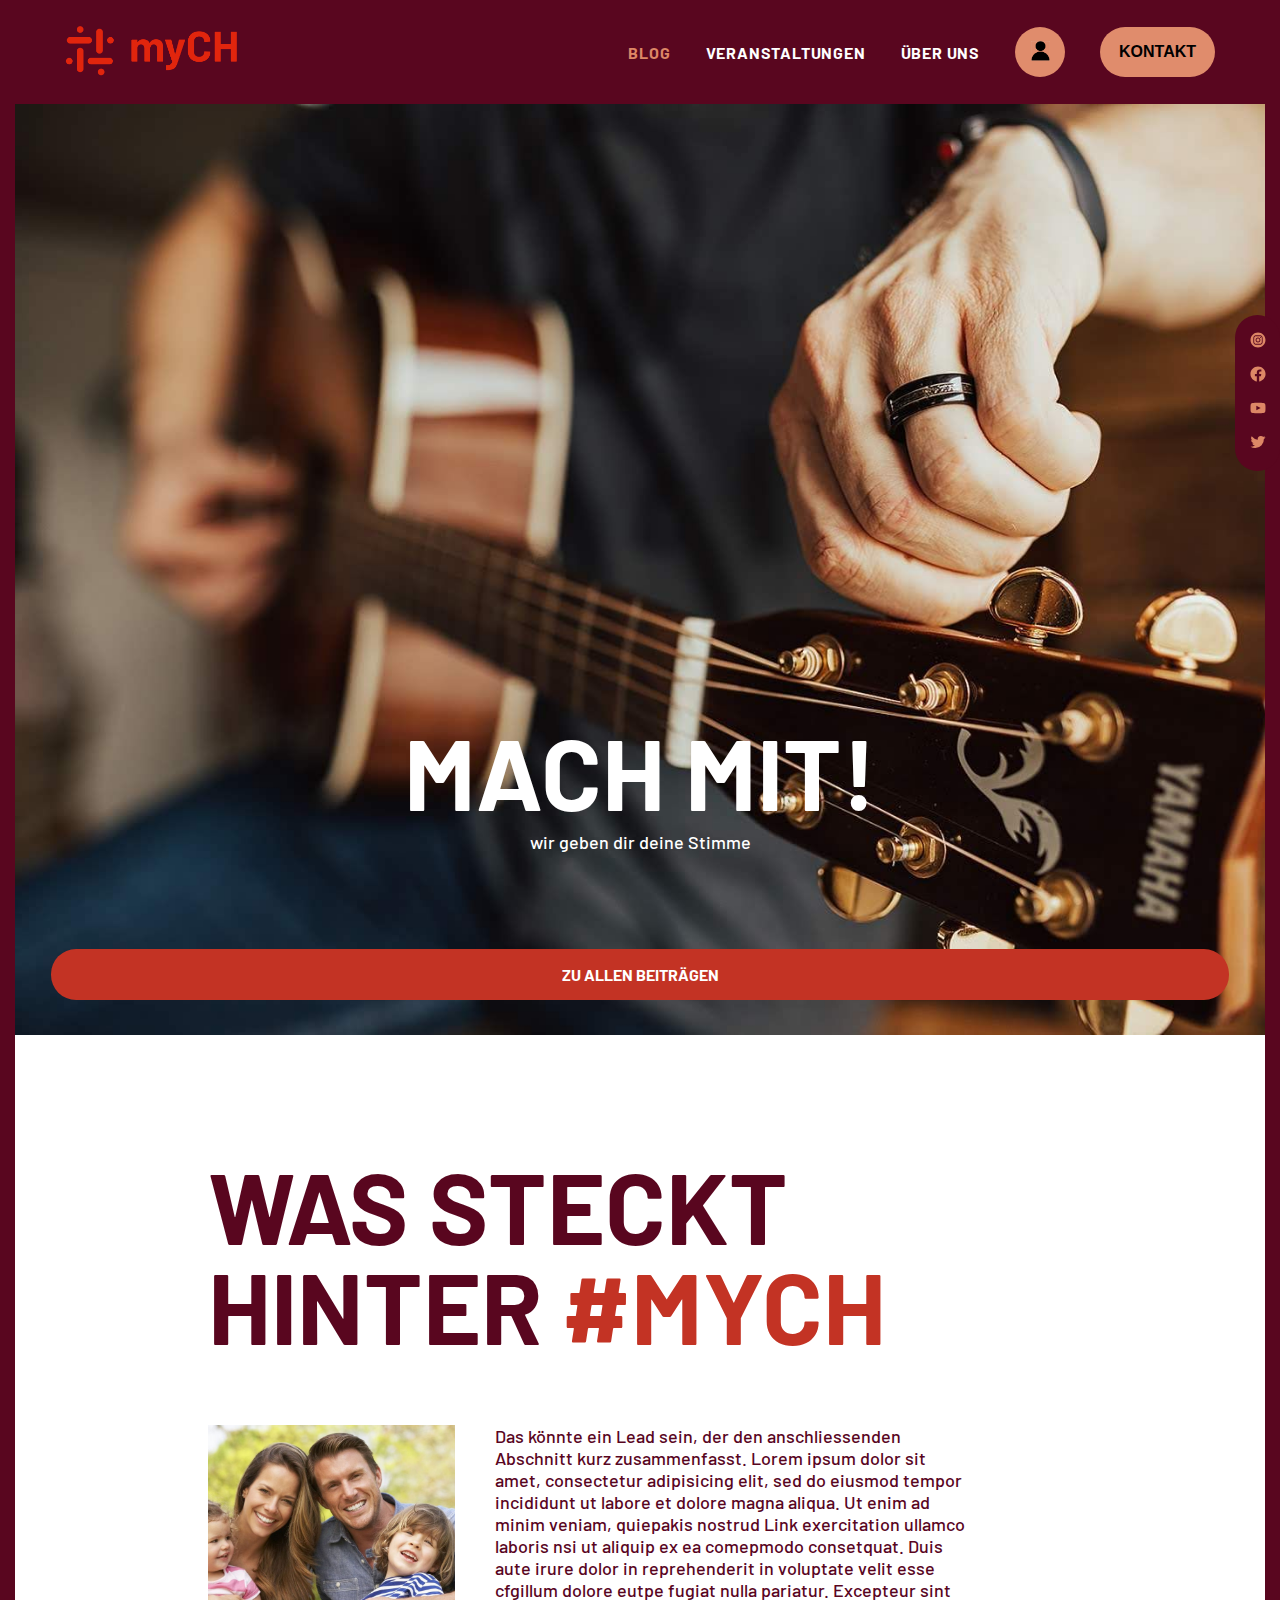
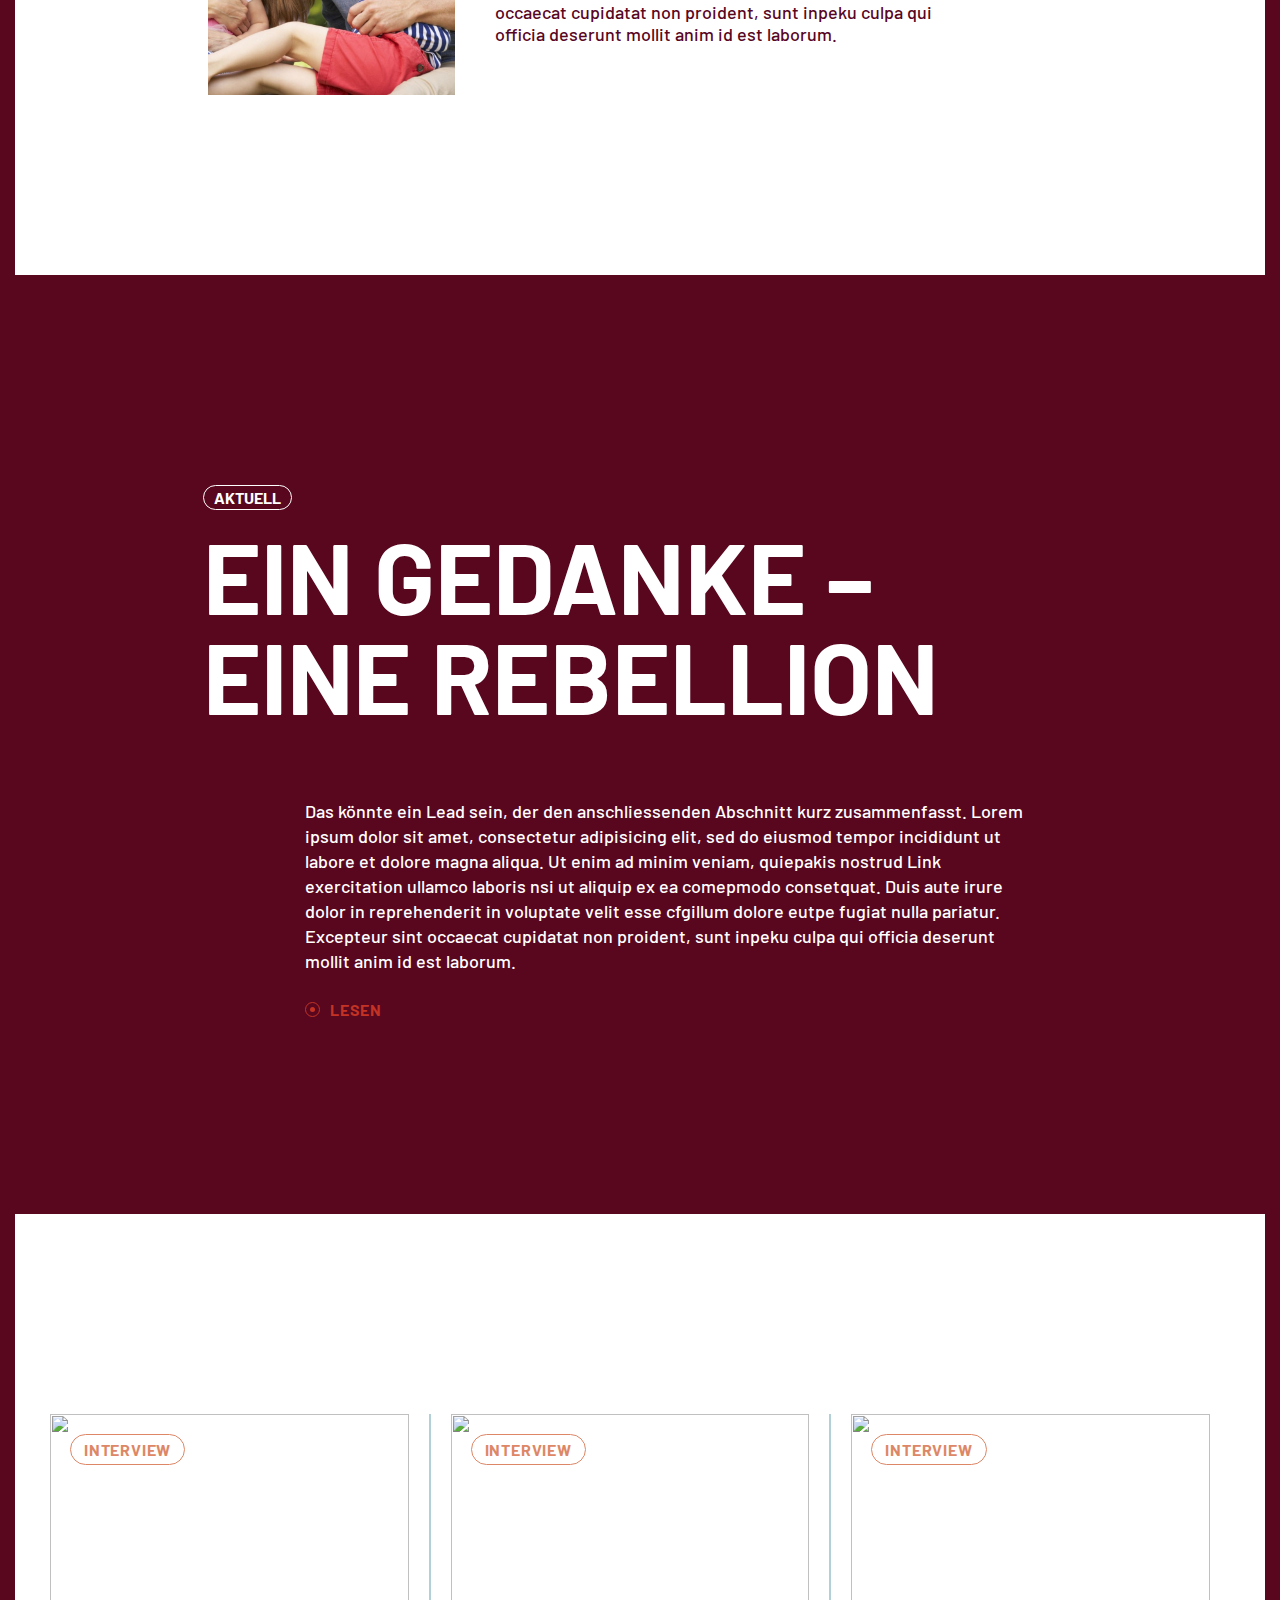
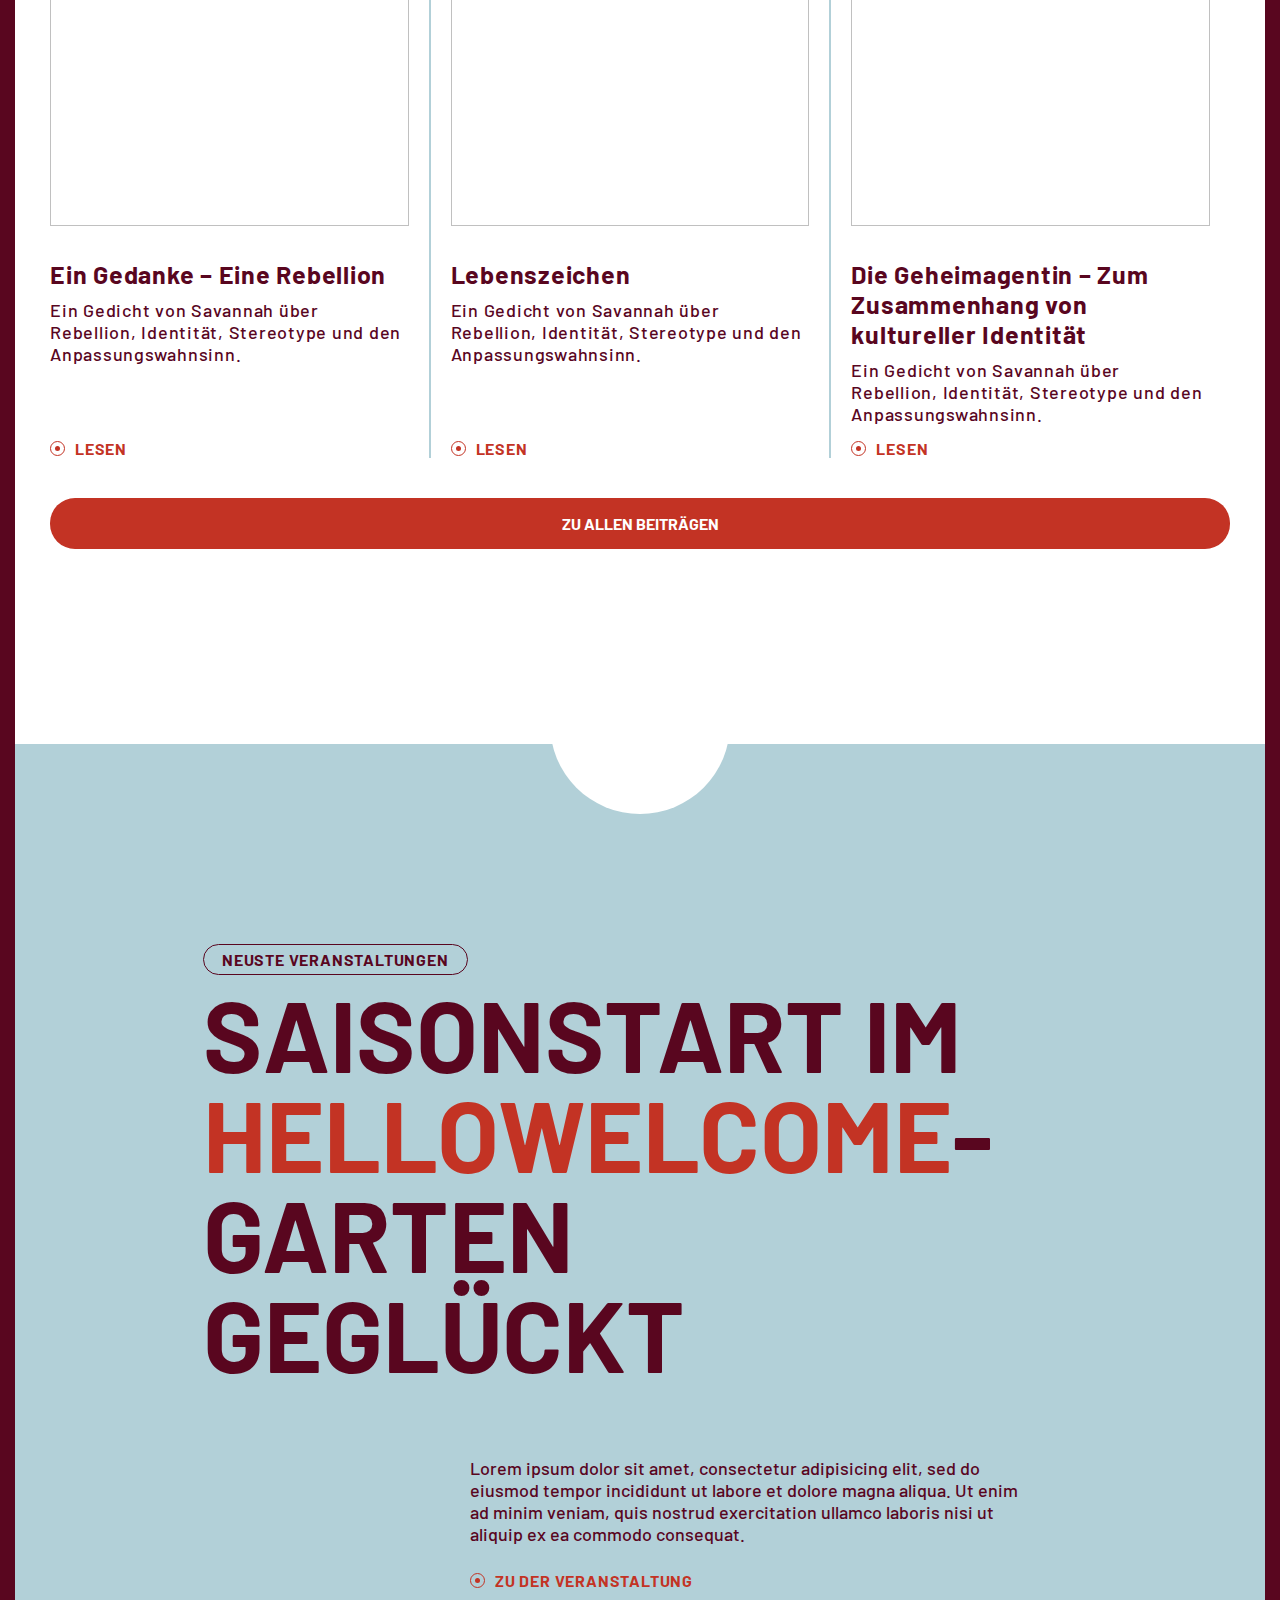
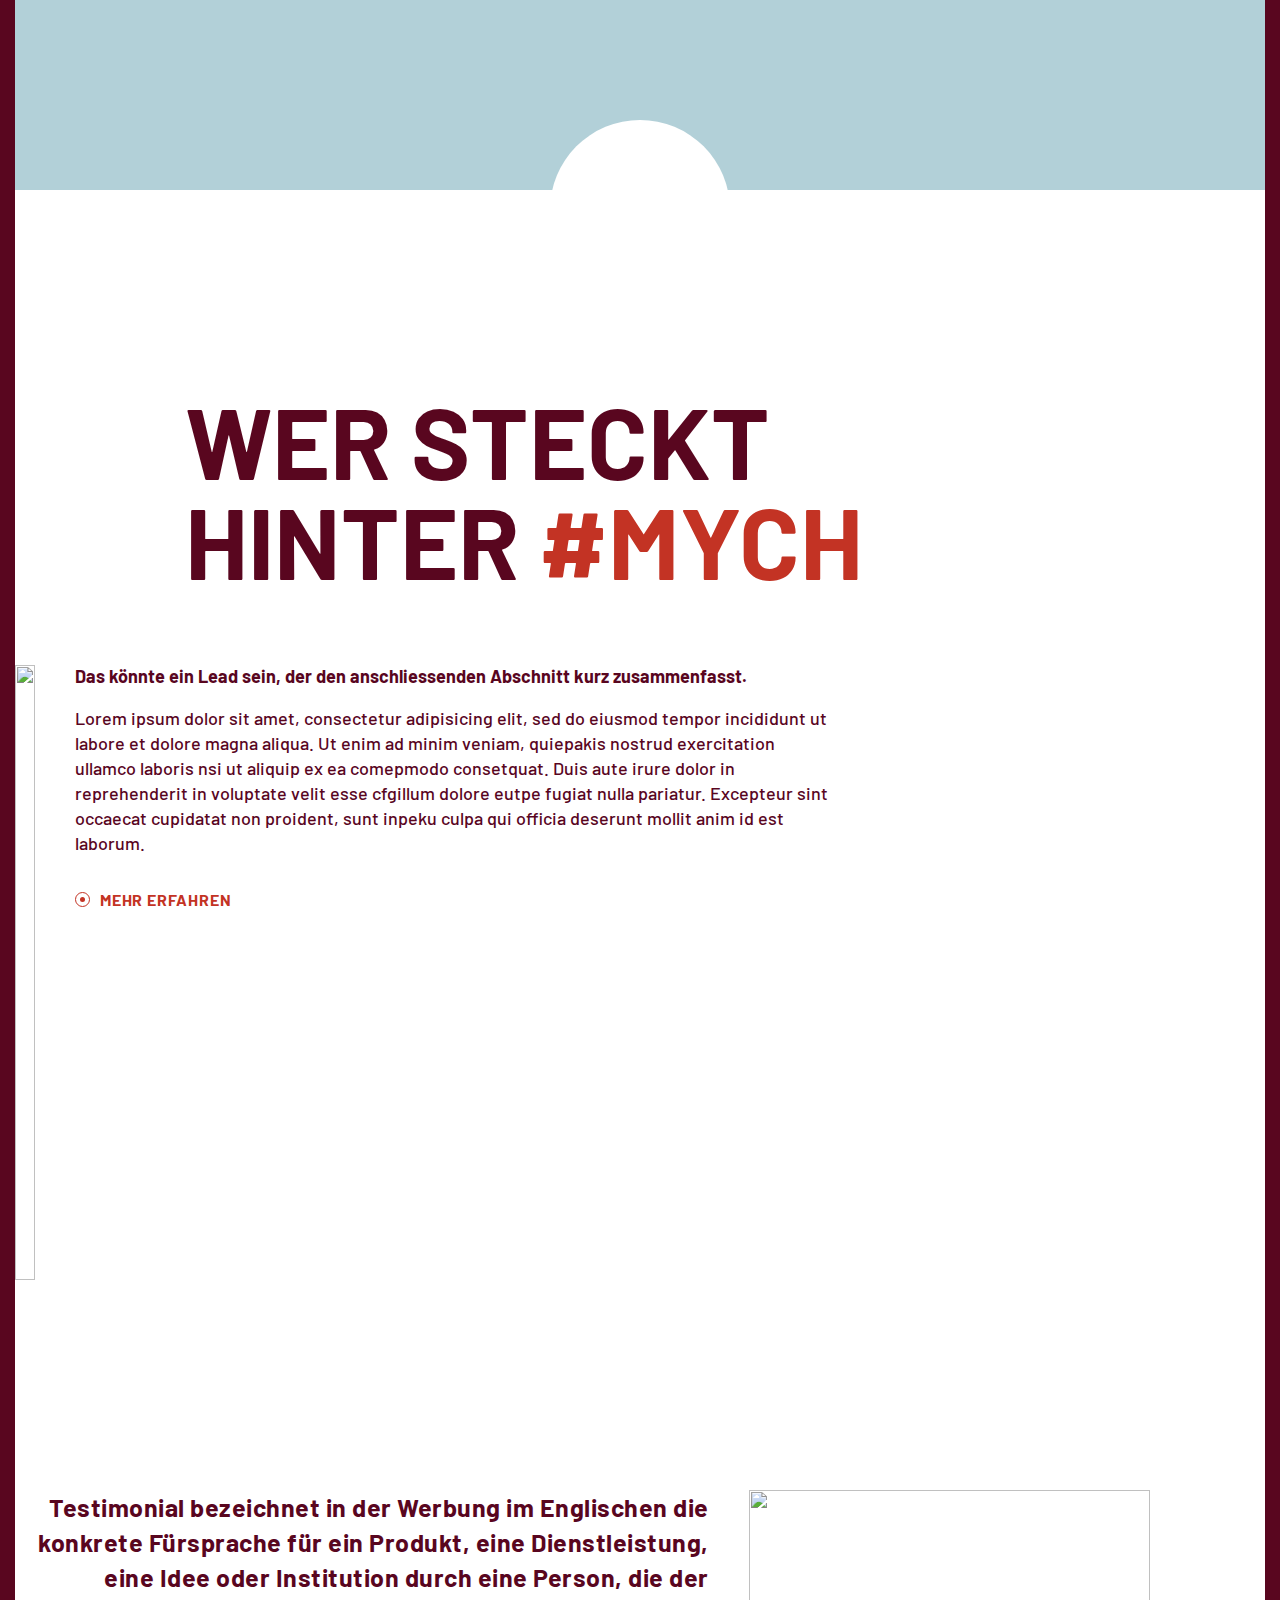
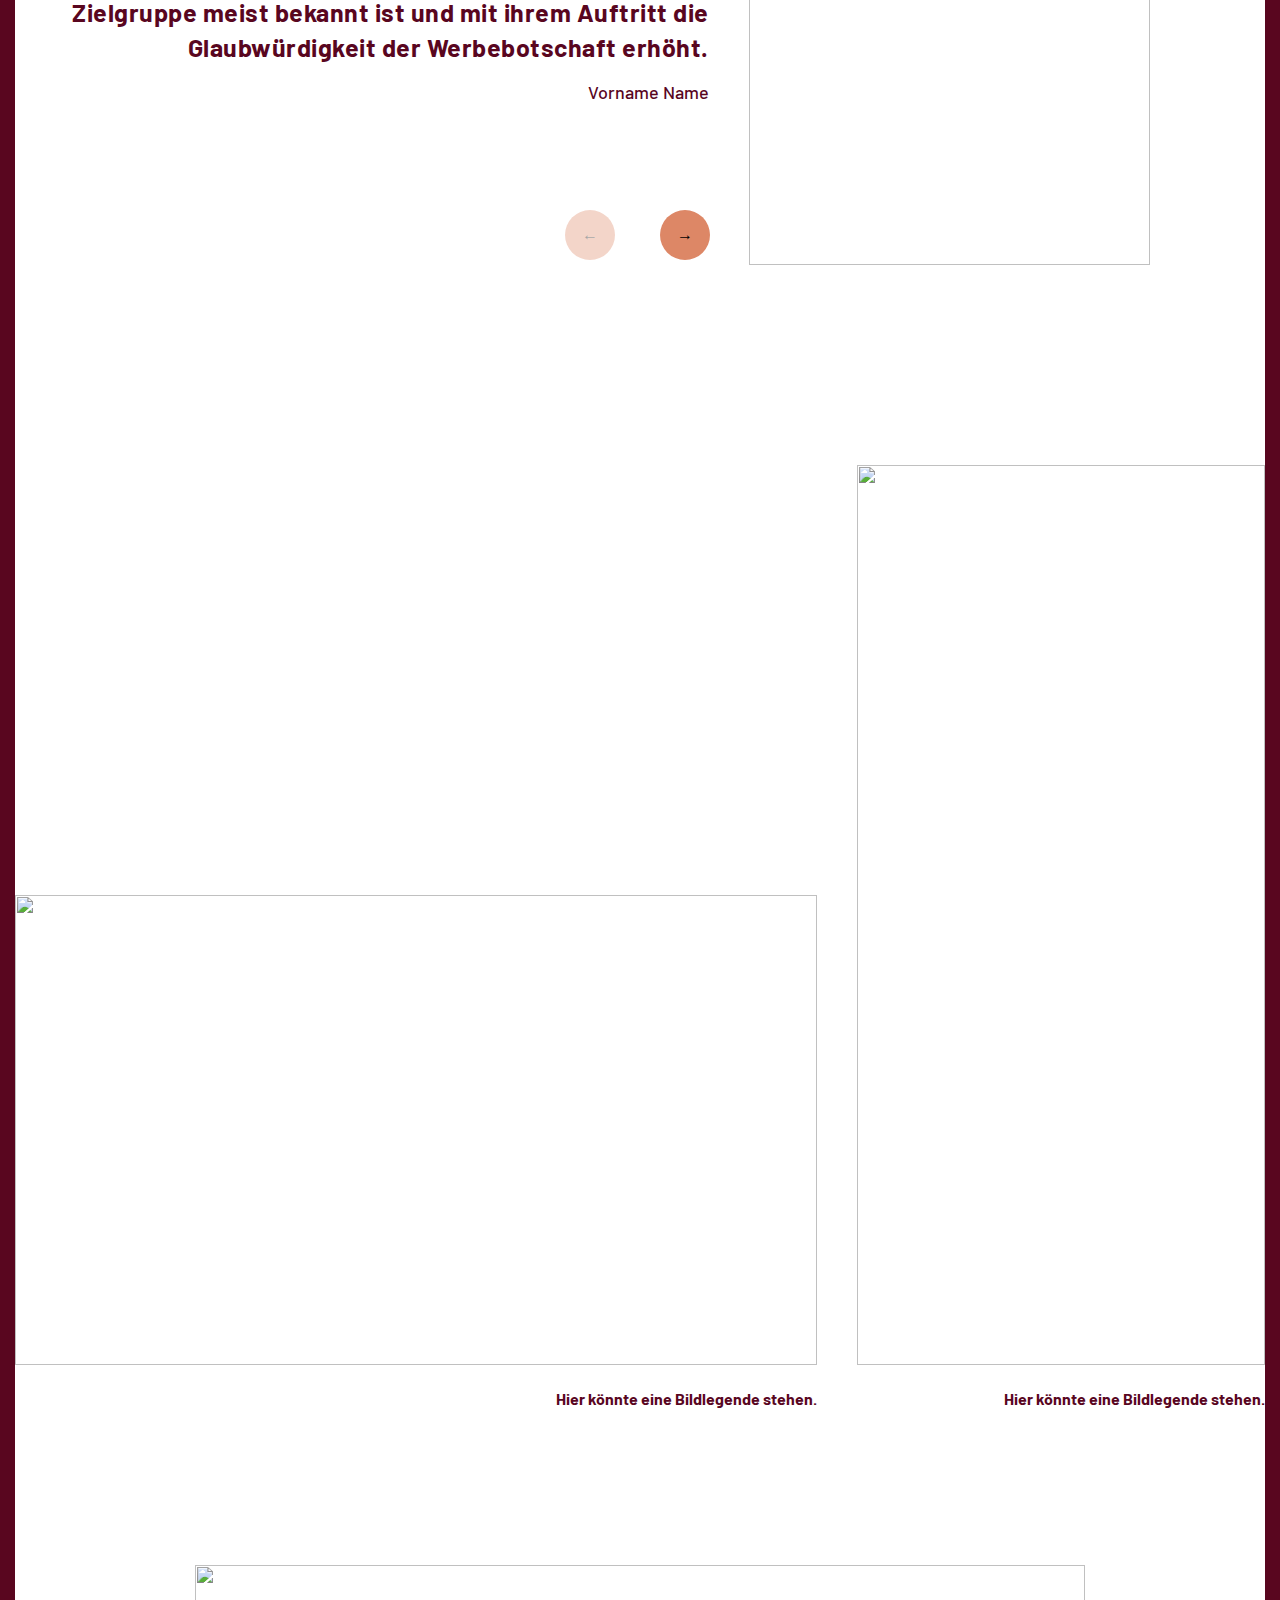
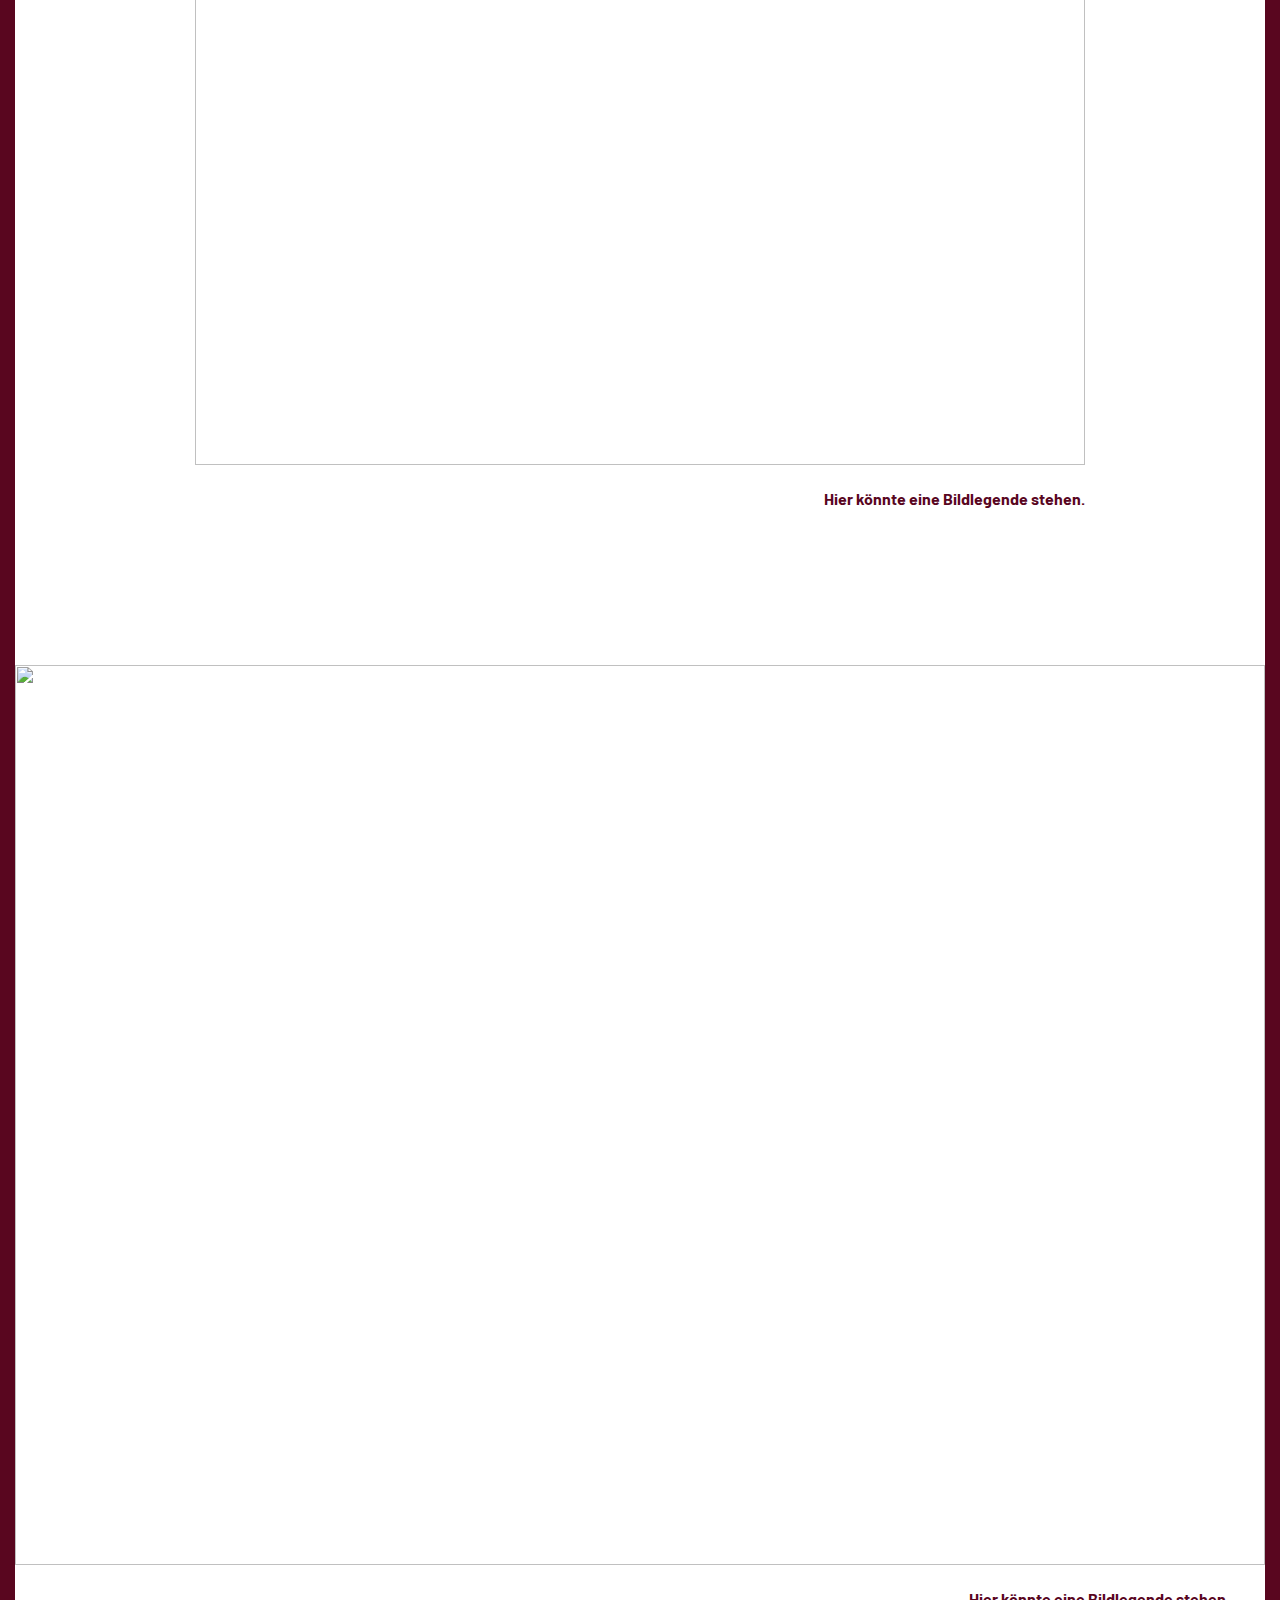
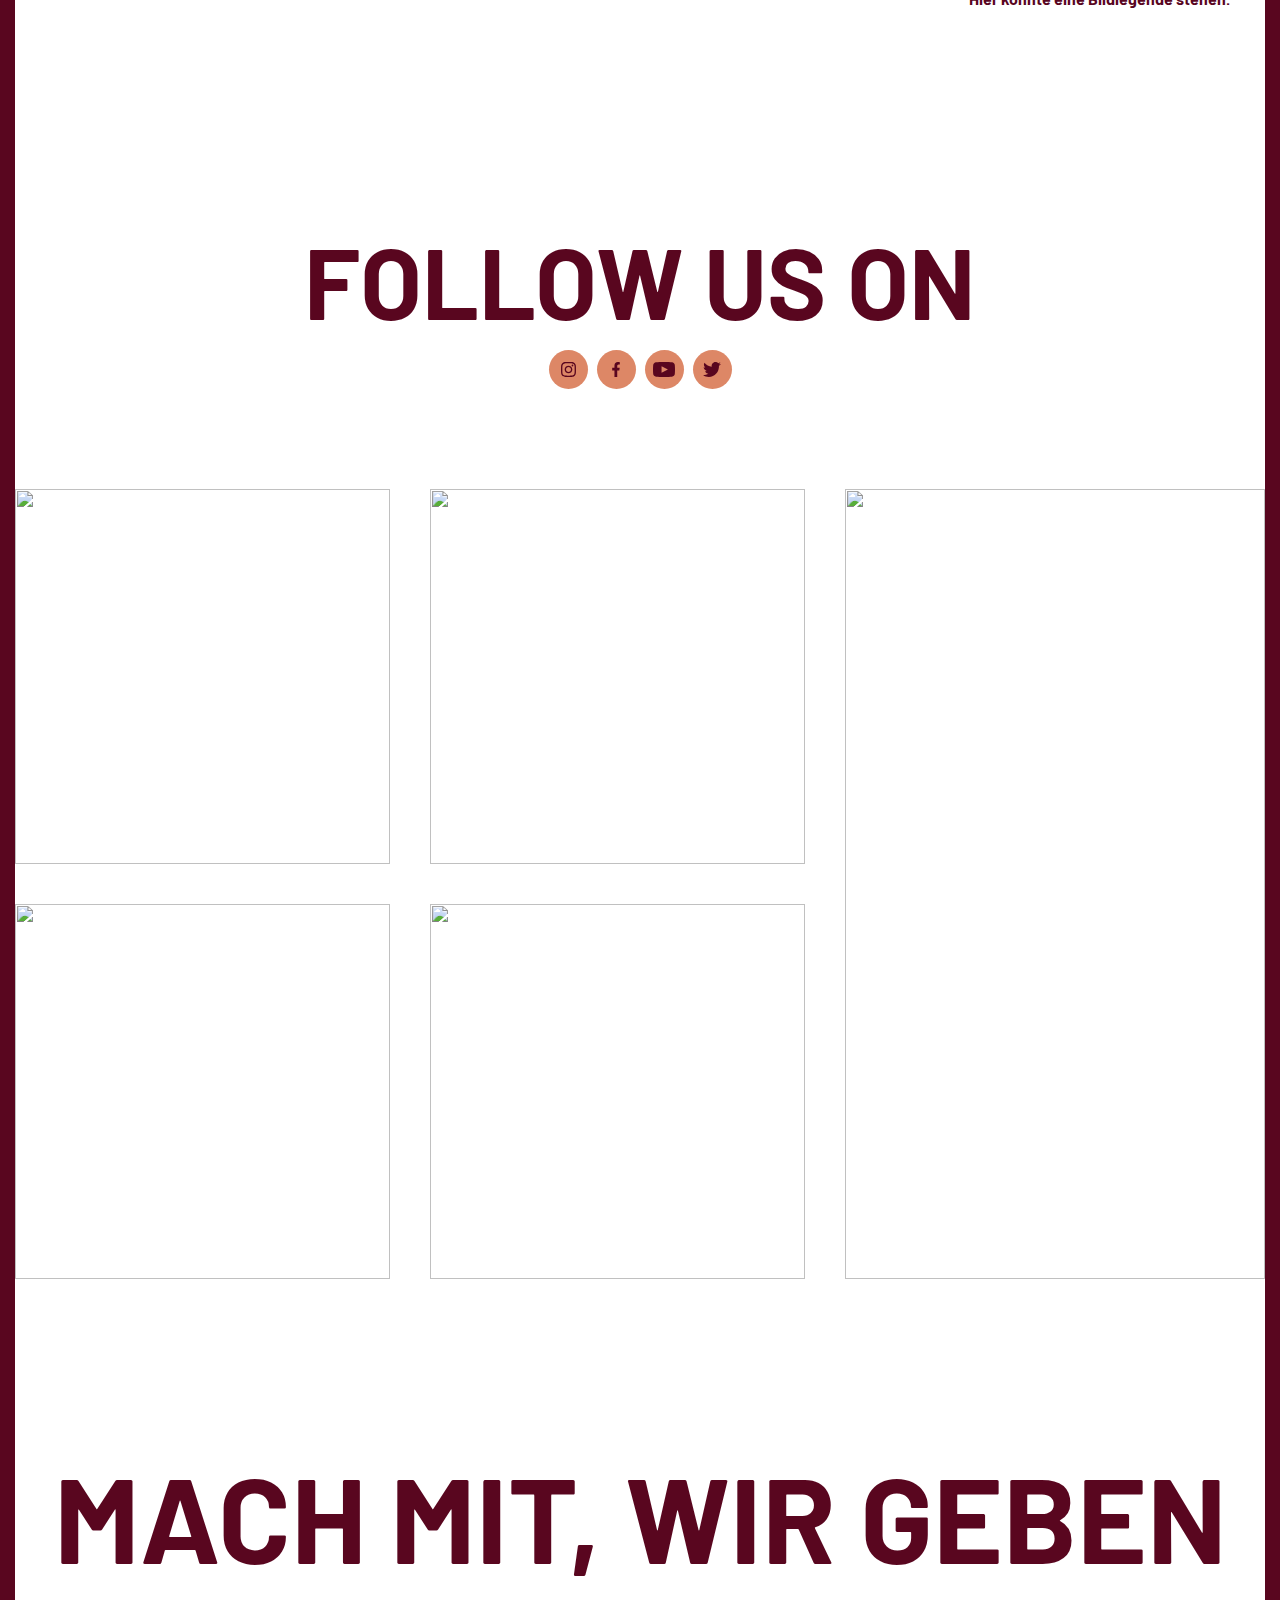
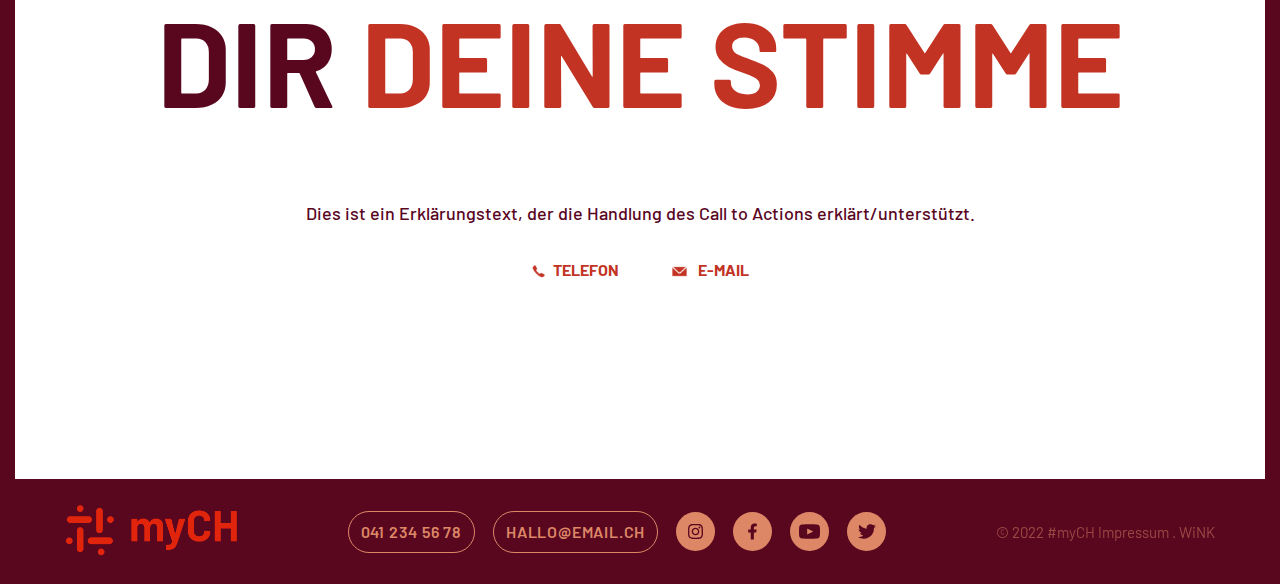
==== commit 17fc95db: "feat: update js files" ====
--- a/index.html
+++ b/index.html
@@ -336,7 +336,7 @@
 
     <!-- Scripts -->
     <script src="https://cdn.jsdelivr.net/npm/swiper@8/swiper-bundle.min.js"></script>
-    <script src="js/script.js"></script>
+    <script src="js/index.js"></script>
 </body>
 
 </html>
